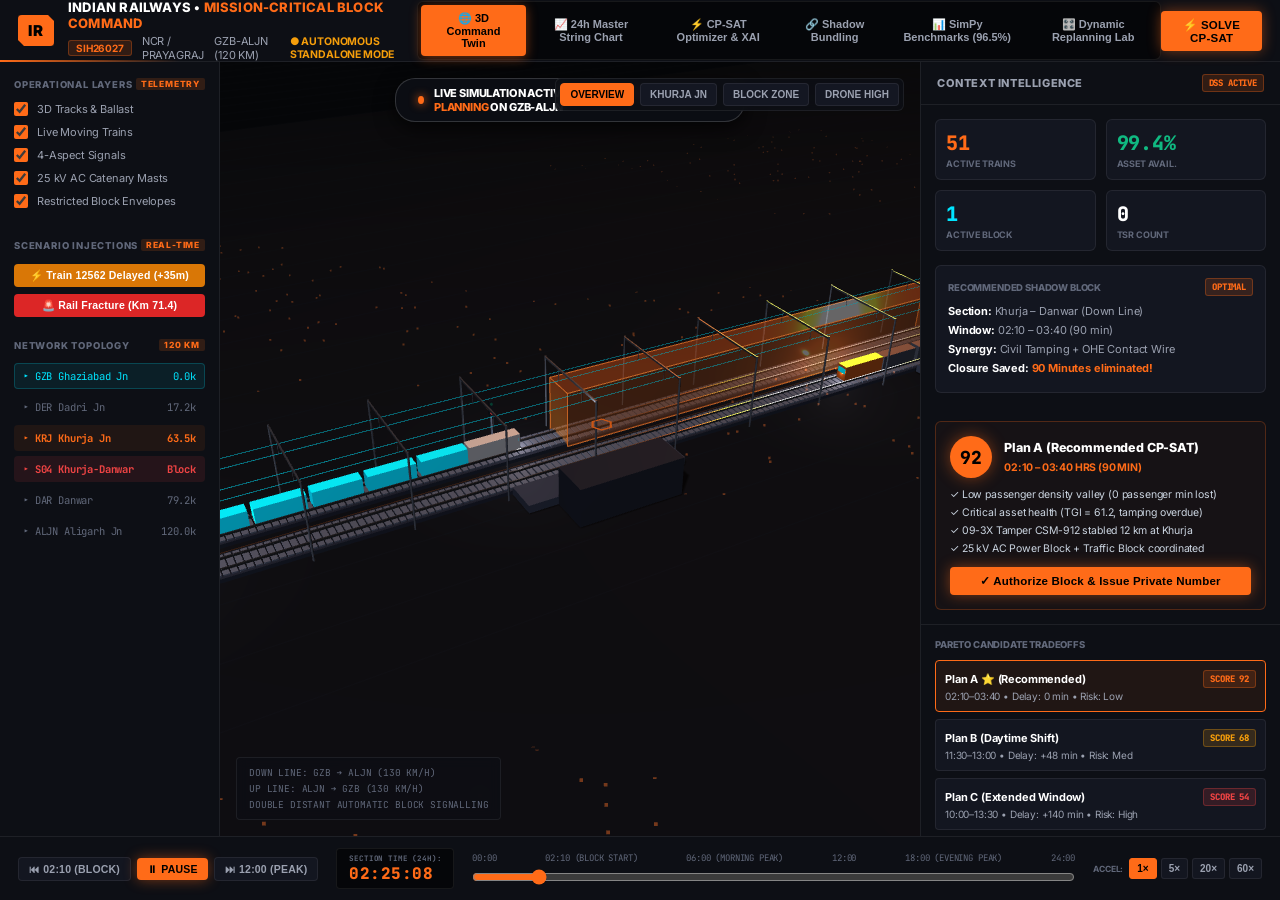
==== src/web/index.html @ 58ae0c74 "feat: SIH26027 AI-Powered Automatic Block Planning Engine with 3D Command Center" ====
<!DOCTYPE html>
<html lang="en">
<head>
  <meta charset="UTF-8">
  <meta name="viewport" content="width=device-width, initial-scale=1.0">
  <title>SIH26027 — Indian Railways Mission-Critical Block Command & Digital Twin</title>
  
  <!-- Fonts: Inter & JetBrains Mono -->
  <link rel="preconnect" href="https://fonts.googleapis.com">
  <link rel="preconnect" href="https://fonts.gstatic.com" crossorigin>
  <link href="https://fonts.googleapis.com/css2?family=Inter:wght@400;500;600;700;800;900&family=JetBrains+Mono:wght@500;700;800&display=swap" rel="stylesheet">

  <!-- Local Three.js with CDN Fallback -->
  <script src="js/three.min.js"></script>
  <script>window.THREE || document.write('<script src="https://cdnjs.cloudflare.com/ajax/libs/three.js/r128/three.min.js"><\/script>')</script>
  <script src="js/OrbitControls.js"></script>
  <script>window.THREE && window.THREE.OrbitControls || document.write('<script src="https://cdn.jsdelivr.net/npm/three@0.128.0/examples/js/controls/OrbitControls.js"><\/script>')</script>

  <style>
    :root {
      /* TROUT SOFTWARE / MOTION THE AGENCY INDUSTRIAL COLOR PALETTE */
      --bg-darkest: #07070a;
      --bg-panel: #0d0f15;
      --bg-card: #131620;
      --bg-card-hover: #1b1f2e;
      --bg-tactical: #0a0c11;
      
      --border-subtle: rgba(255, 255, 255, 0.07);
      --border-bright: rgba(255, 255, 255, 0.16);
      --border-chamfer: #222736;
      
      /* Primary Hero Accent: Trout Industrial Safety Orange */
      --trout-orange: #ff6b18;
      --trout-orange-glow: rgba(255, 107, 24, 0.45);
      --trout-orange-dim: rgba(255, 107, 24, 0.12);
      --trout-orange-hover: #ff8533;
      --trout-orange-deep: #e05300;

      /* Secondary Accents */
      --cyber-cyan: #00e5ff;
      --cyber-cyan-glow: rgba(0, 229, 255, 0.35);
      --defense-green: #10b981;
      --defense-amber: #f59e0b;
      --defense-red: #ef4444;

      --text-main: #ffffff;
      --text-muted: #9ba1b0;
      --text-dim: #61687a;
    }

    * {
      box-sizing: border-box;
      margin: 0;
      padding: 0;
      user-select: none;
    }

    body.command-center-body {
      font-family: 'Inter', -apple-system, BlinkMacSystemFont, "Segoe UI", Roboto, sans-serif;
      background-color: var(--bg-darkest);
      color: var(--text-main);
      height: 100vh;
      width: 100vw;
      overflow: hidden;
      display: flex;
      flex-direction: column;
      letter-spacing: -0.01em;
    }

    /* Honeycomb Ventilation Mesh Texture Motif */
    .chassis-mesh {
      background-image: radial-gradient(rgba(255, 255, 255, 0.05) 1.2px, transparent 1.2px);
      background-size: 8px 8px;
    }

    /* Tactical 45-Degree Chamfer Cuts */
    .chamfer-box {
      clip-path: polygon(0 0, calc(100% - 10px) 0, 100% 10px, 100% 100%, 10px 100%, 0 calc(100% - 10px));
    }

    .chamfer-tag {
      position: relative;
      clip-path: polygon(0 0, calc(100% - 6px) 0, 100% 6px, 100% 100%, 6px 100%, 0 calc(100% - 6px));
    }

    /* TOP COMMAND HUD & NAVIGATION */
    .cc-header {
      height: 62px;
      background: var(--bg-panel);
      border-bottom: 1px solid var(--border-subtle);
      display: flex;
      align-items: center;
      justify-content: space-between;
      padding: 0 18px;
      z-index: 30;
      position: relative;
    }

    .cc-header::after {
      content: '';
      position: absolute;
      bottom: -1px;
      left: 0;
      width: 180px;
      height: 2px;
      background: linear-gradient(90deg, var(--trout-orange), transparent);
    }

    .cc-brand {
      display: flex;
      align-items: center;
      gap: 14px;
    }

    .trout-hardware-badge {
      background: var(--trout-orange);
      color: #000;
      font-weight: 900;
      font-size: 15px;
      padding: 6px 10px;
      border-radius: 4px;
      letter-spacing: 1px;
      box-shadow: 0 0 16px var(--trout-orange-glow);
      display: flex;
      align-items: center;
      gap: 6px;
      clip-path: polygon(0 0, calc(100% - 6px) 0, 100% 6px, 100% 100%, 6px 100%, 0 calc(100% - 6px));
    }

    .cc-title-group {
      display: flex;
      flex-direction: column;
    }

    .cc-title {
      font-size: 13px;
      font-weight: 800;
      letter-spacing: 0.2px;
      color: #fff;
    }

    .cc-title .orange-highlight {
      color: var(--trout-orange);
    }

    .cc-meta {
      display: flex;
      align-items: center;
      gap: 10px;
      font-size: 11px;
      color: var(--text-muted);
      margin-top: 3px;
    }

    .meta-tag {
      background: rgba(255, 107, 24, 0.15);
      color: var(--trout-orange);
      border: 1px solid rgba(255, 107, 24, 0.3);
      padding: 1px 7px;
      font-weight: 700;
      font-size: 10px;
      border-radius: 3px;
    }

    .meta-status {
      font-weight: 700;
      display: inline-flex;
      align-items: center;
      gap: 5px;
      font-size: 10.5px;
    }
    .status-online { color: var(--defense-green); }
    .status-offline { color: var(--defense-amber); }

    /* Tactical Mode Tabs */
    .cc-mode-tabs {
      display: flex;
      align-items: center;
      background: #050609;
      border: 1px solid var(--border-subtle);
      border-radius: 6px;
      padding: 3px;
      gap: 3px;
    }

    .mode-tab-btn {
      background: transparent;
      border: none;
      color: var(--text-muted);
      font-size: 11px;
      font-weight: 700;
      padding: 7px 13px;
      border-radius: 4px;
      cursor: pointer;
      display: flex;
      align-items: center;
      gap: 6px;
      transition: all 0.18s ease;
    }

    .mode-tab-btn:hover {
      background: #141722;
      color: #fff;
    }

    .mode-tab-btn.active {
      background: var(--trout-orange);
      color: #000;
      font-weight: 800;
      box-shadow: 0 2px 12px var(--trout-orange-glow);
    }

    /* Buttons */
    .btn {
      padding: 7px 16px;
      font-size: 11.5px;
      font-weight: 800;
      border-radius: 4px;
      border: none;
      cursor: pointer;
      transition: all 0.15s ease;
      display: inline-flex;
      align-items: center;
      justify-content: center;
      gap: 6px;
      letter-spacing: 0.2px;
    }

    .btn-trout {
      background: var(--trout-orange);
      color: #000;
      box-shadow: 0 0 14px var(--trout-orange-glow);
    }
    .btn-trout:hover {
      background: var(--trout-orange-hover);
      box-shadow: 0 0 20px var(--trout-orange-glow);
    }

    .btn-success { background: #059669; color: #fff; }
    .btn-success:hover { background: #047857; }
    .btn-warning { background: #d97706; color: #fff; }
    .btn-warning:hover { background: #b45309; }
    .btn-danger { background: #dc2626; color: #fff; }
    .btn-danger:hover { background: #b91c1c; }
    .btn-secondary { background: #131620; color: var(--text-muted); border: 1px solid var(--border-subtle); }
    .btn-secondary:hover { background: #1f2333; color: #fff; }
    .btn-block { width: 100%; }
    .btn-sm { padding: 5px 10px; font-size: 10.5px; }

    /* VIEW PANELS CONTAINER */
    .cc-view-container {
      flex: 1;
      position: relative;
      overflow: hidden;
      display: flex;
    }

    .view-pane {
      position: absolute;
      top: 0;
      left: 0;
      right: 0;
      bottom: 0;
      display: none;
      opacity: 0;
      transition: opacity 0.2s ease-in-out;
      background: var(--bg-darkest);
    }

    .view-pane.active {
      display: flex;
      opacity: 1;
      z-index: 10;
    }

    /* ==========================================================================
       TAB 1: 3D DIGITAL TWIN VIEW
       ========================================================================== */
    .twin-3d-layout {
      width: 100%;
      height: 100%;
      display: grid;
      grid-template-columns: 220px 1fr 360px;
      position: relative;
      overflow: hidden;
    }

    /* Left Drawer */
    .cc-left-drawer {
      background: var(--bg-panel);
      border-right: 1px solid var(--border-subtle);
      padding: 16px 14px;
      display: flex;
      flex-direction: column;
      overflow-y: auto;
      z-index: 15;
    }

    .drawer-section {
      margin-bottom: 22px;
    }

    .drawer-title {
      font-size: 9.5px;
      color: var(--text-dim);
      font-weight: 800;
      letter-spacing: 0.8px;
      margin-bottom: 12px;
      text-transform: uppercase;
      display: flex;
      align-items: center;
      justify-content: space-between;
    }

    .drawer-title .badge-mini {
      background: rgba(255, 107, 24, 0.15);
      color: var(--trout-orange);
      font-size: 8.5px;
      padding: 1px 5px;
      border-radius: 2px;
    }

    .layer-checkbox {
      display: flex;
      align-items: center;
      gap: 9px;
      font-size: 11px;
      color: var(--text-muted);
      margin-bottom: 9px;
      cursor: pointer;
    }

    .layer-checkbox input[type="checkbox"] {
      accent-color: var(--trout-orange);
      width: 14px;
      height: 14px;
    }

    .layer-checkbox:hover { color: #fff; }

    .topology-tree {
      display: flex;
      flex-direction: column;
      gap: 5px;
      font-family: 'JetBrains Mono', monospace;
      font-size: 10.5px;
    }

    .tree-item {
      color: var(--text-dim);
      padding: 5px 8px;
      border-radius: 4px;
      cursor: pointer;
      display: flex;
      justify-content: space-between;
      transition: all 0.15s;
      border: 1px solid transparent;
    }

    .tree-item:hover { background: #141722; color: #fff; border-color: var(--border-subtle); }
    .tree-item.active { color: var(--cyber-cyan); background: rgba(0, 229, 255, 0.08); border-color: rgba(0, 229, 255, 0.2); }
    .tree-item.highlight { color: var(--trout-orange); font-weight: bold; background: rgba(255, 107, 24, 0.08); }
    .tree-item.danger { color: var(--defense-red); font-weight: bold; background: rgba(239, 68, 68, 0.1); }

    /* Center 3D Viewport */
    .cc-viewport {
      position: relative;
      background: #050608;
      overflow: hidden;
      width: 100%;
      height: 100%;
    }

    /* Tactical HUD Bounding Frame Motif */
    .hud-status-banner {
      position: absolute;
      top: 16px;
      left: 50%;
      transform: translateX(-50%);
      background: rgba(13, 15, 21, 0.92);
      border: 1px solid var(--border-bright);
      padding: 7px 22px;
      border-radius: 20px;
      font-size: 11px;
      font-weight: 800;
      color: #fff;
      display: flex;
      align-items: center;
      gap: 10px;
      box-shadow: 0 6px 20px rgba(0, 0, 0, 0.7);
      pointer-events: none;
      z-index: 10;
      backdrop-filter: blur(8px);
    }

    .hud-status-banner .orange-tag {
      color: var(--trout-orange);
    }

    .hud-pulse-dot {
      width: 8px;
      height: 8px;
      border-radius: 50%;
      background: var(--trout-orange);
      box-shadow: 0 0 10px var(--trout-orange);
      animation: pulse 1.6s infinite;
    }

    @keyframes pulse {
      0% { opacity: 0.3; transform: scale(0.9); }
      50% { opacity: 1; transform: scale(1.25); }
      100% { opacity: 0.3; transform: scale(0.9); }
    }

    .hud-view-indicator {
      position: absolute;
      bottom: 16px;
      left: 16px;
      background: rgba(13, 15, 21, 0.85);
      border: 1px solid var(--border-subtle);
      padding: 8px 12px;
      border-radius: 4px;
      font-size: 9.5px;
      font-family: 'JetBrains Mono', monospace;
      color: var(--text-dim);
      display: flex;
      flex-direction: column;
      gap: 3px;
      pointer-events: none;
      z-index: 10;
      backdrop-filter: blur(6px);
    }

    .cam-floating-bar {
      position: absolute;
      top: 16px;
      right: 16px;
      display: flex;
      gap: 6px;
      background: rgba(13, 15, 21, 0.9);
      border: 1px solid var(--border-subtle);
      padding: 4px;
      border-radius: 6px;
      z-index: 10;
      backdrop-filter: blur(6px);
    }

    .cam-preset-btn {
      background: #141722;
      border: 1px solid var(--border-subtle);
      color: var(--text-muted);
      font-size: 10px;
      font-weight: 700;
      padding: 5px 9px;
      border-radius: 4px;
      cursor: pointer;
      transition: all 0.15s ease;
    }

    .cam-preset-btn:hover { background: #202638; color: #fff; }
    .cam-preset-btn.active { background: var(--trout-orange); color: #000; font-weight: 800; border-color: var(--trout-orange); }

    /* Right Context Panel */
    .cc-right-panel {
      background: var(--bg-panel);
      border-left: 1px solid var(--border-subtle);
      display: flex;
      flex-direction: column;
      overflow-y: auto;
      z-index: 15;
    }

    .panel-section-header {
      padding: 12px 16px;
      border-bottom: 1px solid var(--border-subtle);
      display: flex;
      justify-content: space-between;
      align-items: center;
    }

    .panel-section-header h3 {
      font-size: 11px;
      font-weight: 800;
      letter-spacing: 0.6px;
      color: var(--text-muted);
      text-transform: uppercase;
    }

    .badge {
      font-size: 9px;
      font-weight: 800;
      padding: 2px 6px;
      border-radius: 3px;
      text-transform: uppercase;
      font-family: 'JetBrains Mono', monospace;
    }

    .badge-trout { background: rgba(255, 107, 24, 0.15); color: var(--trout-orange); border: 1px solid rgba(255, 107, 24, 0.3); }
    .badge-success { background: rgba(16, 185, 129, 0.15); color: var(--defense-green); border: 1px solid rgba(16, 185, 129, 0.3); }
    .badge-warning { background: rgba(245, 158, 11, 0.15); color: var(--defense-amber); border: 1px solid rgba(245, 158, 11, 0.3); }
    .badge-danger { background: rgba(239, 68, 68, 0.15); color: var(--defense-red); border: 1px solid rgba(239, 68, 68, 0.3); }

    .panel-scroll-content {
      padding: 14px;
    }

    .telemetry-box {
      background: var(--bg-card);
      border: 1px solid var(--border-subtle);
      border-radius: 6px;
      padding: 14px;
      position: relative;
    }

    .telemetry-box::before {
      content: '';
      position: absolute;
      top: 0;
      left: 0;
      width: 4px;
      height: 100%;
      background: var(--trout-orange);
      border-radius: 6px 0 0 6px;
    }

    .telemetry-header {
      display: flex;
      align-items: center;
      gap: 10px;
      border-bottom: 1px solid var(--border-subtle);
      padding-bottom: 10px;
      margin-bottom: 10px;
    }

    .train-badge {
      background: #000;
      color: var(--trout-orange);
      border: 1px solid var(--trout-orange);
      font-weight: 800;
      font-size: 13px;
      padding: 4px 8px;
      border-radius: 4px;
      font-family: 'JetBrains Mono', monospace;
    }

    .telemetry-header h4 {
      font-size: 12.5px;
      color: #fff;
    }

    .sub-text {
      font-size: 10px;
      color: var(--text-dim);
    }

    .telemetry-grid {
      display: grid;
      grid-template-columns: 1fr 1fr;
      gap: 10px;
      font-size: 11px;
    }

    .telemetry-item {
      display: flex;
      flex-direction: column;
    }

    .telemetry-item .lbl {
      font-size: 8.5px;
      color: var(--text-dim);
      font-weight: 700;
      text-transform: uppercase;
      font-family: 'JetBrains Mono', monospace;
    }

    .telemetry-item .val {
      font-weight: 700;
      color: #fff;
      margin-top: 2px;
    }

    .telemetry-item .val.highlight { color: var(--trout-orange); font-family: 'JetBrains Mono', monospace; font-size: 13px; }
    .telemetry-item .val.success { color: var(--defense-green); }
    .telemetry-item .val.cyan { color: var(--cyber-cyan); }

    .kpi-mini-grid {
      display: grid;
      grid-template-columns: 1fr 1fr;
      gap: 10px;
    }

    .mini-kpi {
      background: var(--bg-card);
      border: 1px solid var(--border-subtle);
      padding: 10px;
      border-radius: 6px;
      display: flex;
      flex-direction: column;
    }

    .mini-kpi .val {
      font-size: 20px;
      font-weight: 900;
      color: #fff;
      font-family: 'JetBrains Mono', monospace;
    }

    .mini-kpi .val.trout { color: var(--trout-orange); }
    .mini-kpi .val.success { color: var(--defense-green); }
    .mini-kpi .val.cyan { color: var(--cyber-cyan); }
    .mini-kpi .lbl { font-size: 9px; color: var(--text-dim); text-transform: uppercase; margin-top: 2px; font-weight: 700; }

    .status-summary {
      background: var(--bg-card);
      border: 1px solid var(--border-subtle);
      padding: 12px;
      border-radius: 6px;
      font-size: 11px;
    }

    .status-summary h5 {
      font-size: 9.5px;
      color: var(--text-dim);
      text-transform: uppercase;
      margin-bottom: 8px;
      font-weight: 800;
      display: flex;
      align-items: center;
      justify-content: space-between;
    }

    .summary-line {
      margin-bottom: 5px;
      color: var(--text-muted);
    }

    .summary-line strong { color: #fff; }
    .summary-line.trout { color: var(--trout-orange); font-weight: 700; }

    /* Explainable AI Scorecard Box */
    .xai-card-box {
      background: rgba(255, 107, 24, 0.04);
      border: 1px solid rgba(255, 107, 24, 0.25);
      border-radius: 6px;
      padding: 14px;
      margin: 14px;
      position: relative;
    }

    .score-row {
      display: flex;
      align-items: center;
      gap: 12px;
      margin-bottom: 10px;
    }

    .score-circle-sm {
      width: 42px;
      height: 42px;
      background: var(--trout-orange);
      color: #000;
      border-radius: 50%;
      display: flex;
      align-items: center;
      justify-content: center;
      font-size: 18px;
      font-weight: 900;
      font-family: 'JetBrains Mono', monospace;
      box-shadow: 0 0 16px var(--trout-orange-glow);
    }

    .score-heading { font-size: 12.5px; color: #fff; font-weight: 800; }
    .score-sub { font-size: 10.5px; color: var(--trout-orange); font-weight: 700; }

    .xai-bullet-list {
      display: flex;
      flex-direction: column;
      gap: 5px;
      font-size: 10.5px;
      color: #cbd5e1;
      margin-bottom: 12px;
    }

    .multi-plan-box {
      padding: 14px;
      border-top: 1px solid var(--border-subtle);
    }

    .multi-plan-title {
      font-size: 9.5px;
      color: var(--text-dim);
      text-transform: uppercase;
      font-weight: 800;
      margin-bottom: 10px;
    }

    .plan-item {
      background: var(--bg-card);
      border: 1px solid var(--border-subtle);
      padding: 9px;
      border-radius: 4px;
      margin-bottom: 7px;
      cursor: pointer;
      transition: all 0.15s;
    }

    .plan-item:hover { background: var(--bg-card-hover); border-color: var(--border-bright); }
    .plan-item.selected { border-color: var(--trout-orange); background: rgba(255, 107, 24, 0.08); }

    .plan-header {
      display: flex;
      justify-content: space-between;
      align-items: center;
      font-size: 11px;
    }

    .plan-meta {
      font-size: 10px;
      color: var(--text-muted);
      margin-top: 2px;
    }

    /* BOTTOM 4D TIMELINE BAR */
    .cc-timeline-footer {
      height: 64px;
      background: var(--bg-panel);
      border-top: 1px solid var(--border-subtle);
      display: flex;
      align-items: center;
      padding: 0 18px;
      gap: 18px;
      z-index: 25;
    }

    .playback-controls {
      display: flex;
      align-items: center;
      gap: 6px;
    }

    .timeline-clock-box {
      background: #050609;
      border: 1px solid var(--border-subtle);
      padding: 4px 12px;
      border-radius: 4px;
      display: flex;
      flex-direction: column;
    }

    .clock-label { font-size: 7.5px; color: var(--text-dim); font-weight: 700; font-family: 'JetBrains Mono', monospace; }
    .clock-val {
      font-family: 'JetBrains Mono', monospace;
      font-size: 16px;
      font-weight: 800;
      color: var(--trout-orange);
      letter-spacing: 0.5px;
    }

    .timeline-slider-container {
      flex: 1;
      display: flex;
      flex-direction: column;
      gap: 5px;
    }

    .timeline-ticks {
      display: flex;
      justify-content: space-between;
      font-size: 9px;
      color: var(--text-dim);
      font-family: 'JetBrains Mono', monospace;
    }

    .timeline-slider-container input[type="range"] {
      width: 100%;
      accent-color: var(--trout-orange);
      cursor: pointer;
    }

    .speed-controls {
      display: flex;
      align-items: center;
      gap: 4px;
    }

    .speed-lbl { font-size: 8.5px; color: var(--text-dim); font-weight: 700; margin-right: 2px; }
    .speed-btn {
      background: #131620;
      border: 1px solid var(--border-subtle);
      color: var(--text-muted);
      font-size: 10px;
      font-weight: 700;
      padding: 4px 7px;
      border-radius: 3px;
      cursor: pointer;
    }
    .speed-btn:hover { background: #202638; color: #fff; }
    .speed-btn.active { background: var(--trout-orange); color: #000; font-weight: 800; border-color: var(--trout-orange); }

    /* ==========================================================================
       TAB 2: MASTER TRAIN GRAPH (TIME-DISTANCE STRING CHART)
       ========================================================================== */
    .graph-view-layout {
      width: 100%;
      height: 100%;
      display: flex;
      flex-direction: column;
      padding: 18px;
      background: #050608;
      overflow: hidden;
    }

    .graph-toolbar {
      display: flex;
      align-items: center;
      justify-content: space-between;
      margin-bottom: 12px;
      background: var(--bg-panel);
      padding: 10px 18px;
      border-radius: 6px;
      border: 1px solid var(--border-subtle);
    }

    .graph-legend {
      display: flex;
      align-items: center;
      gap: 18px;
      font-size: 11px;
    }

    .legend-item {
      display: flex;
      align-items: center;
      gap: 7px;
    }

    .legend-line {
      width: 22px;
      height: 3px;
      border-radius: 2px;
    }

    .legend-block {
      width: 18px;
      height: 12px;
      border-radius: 2px;
    }

    .graph-canvas-wrapper {
      flex: 1;
      position: relative;
      background: #090a0f;
      border: 1px solid var(--border-subtle);
      border-radius: 6px;
      overflow: hidden;
    }

    #timeDistanceCanvas {
      width: 100%;
      height: 100%;
      display: block;
    }

    /* ==========================================================================
       TAB 3: CP-SAT OPTIMIZER & XAI
       ========================================================================== */
    .deck-layout {
      width: 100%;
      height: 100%;
      padding: 22px;
      overflow-y: auto;
      display: flex;
      flex-direction: column;
      gap: 22px;
      background: #06070a;
    }

    .deck-grid-2 {
      display: grid;
      grid-template-columns: 1fr 1fr;
      gap: 20px;
    }

    .deck-grid-3 {
      display: grid;
      grid-template-columns: 1fr 1fr 1fr;
      gap: 20px;
    }

    .card {
      background: var(--bg-panel);
      border: 1px solid var(--border-subtle);
      border-radius: 6px;
      padding: 18px;
      display: flex;
      flex-direction: column;
      position: relative;
    }

    .card-title {
      font-size: 12.5px;
      font-weight: 800;
      color: #fff;
      margin-bottom: 14px;
      display: flex;
      align-items: center;
      justify-content: space-between;
      letter-spacing: 0.2px;
    }

    .param-control-group {
      display: flex;
      flex-direction: column;
      gap: 16px;
    }

    .param-row {
      display: flex;
      flex-direction: column;
      gap: 5px;
    }

    .param-label-row {
      display: flex;
      justify-content: space-between;
      font-size: 11px;
      font-weight: 700;
    }

    .param-row input[type="range"] {
      accent-color: var(--trout-orange);
      cursor: pointer;
    }

    .math-formula-box {
      background: #050609;
      border: 1px solid var(--border-subtle);
      padding: 16px;
      border-radius: 4px;
      font-family: 'JetBrains Mono', monospace;
      font-size: 11px;
      color: var(--cyber-cyan);
      line-height: 1.65;
    }

    .pareto-card {
      background: var(--bg-card);
      border: 1px solid var(--border-subtle);
      border-radius: 6px;
      padding: 16px;
      position: relative;
    }

    .pareto-card.recommended {
      border-color: var(--trout-orange);
      box-shadow: 0 0 18px var(--trout-orange-glow);
    }

    .pareto-badge {
      position: absolute;
      top: 12px;
      right: 12px;
    }

    .metric-table {
      width: 100%;
      border-collapse: collapse;
      font-size: 11px;
      margin-top: 10px;
    }

    .metric-table th, .metric-table td {
      padding: 7px 9px;
      text-align: left;
      border-bottom: 1px solid var(--border-subtle);
    }

    .metric-table th { color: var(--text-dim); font-size: 10px; text-transform: uppercase; }

    /* ==========================================================================
       TAB 4: SHADOW BUNDLING MATRIX
       ========================================================================== */
    .bundling-comparison-row {
      display: grid;
      grid-template-columns: 1fr 60px 1fr;
      align-items: center;
      gap: 20px;
      margin-bottom: 20px;
    }

    .comparison-side {
      background: var(--bg-panel);
      border: 1px solid var(--border-subtle);
      border-radius: 6px;
      padding: 18px;
    }

    .comparison-arrow {
      display: flex;
      align-items: center;
      justify-content: center;
      font-size: 26px;
      color: var(--trout-orange);
      font-weight: 900;
    }

    /* ==========================================================================
       TAB 5: SIMPY BENCHMARKS VIEW
       ========================================================================== */
    .benchmark-hero-banner {
      background: linear-gradient(135deg, rgba(255, 107, 24, 0.12), rgba(0, 229, 255, 0.06));
      border: 1px solid var(--trout-orange);
      padding: 20px 26px;
      border-radius: 6px;
      display: flex;
      align-items: center;
      justify-content: space-between;
      box-shadow: 0 0 20px rgba(255, 107, 24, 0.15);
    }

    .hero-stat-box {
      text-align: right;
    }

    .hero-stat-val {
      font-size: 36px;
      font-weight: 900;
      color: var(--trout-orange);
      font-family: 'JetBrains Mono', monospace;
    }

    .hero-stat-lbl {
      font-size: 11px;
      color: var(--text-muted);
      text-transform: uppercase;
      font-weight: 700;
    }

    .bar-chart-container {
      display: flex;
      flex-direction: column;
      gap: 15px;
      margin-top: 14px;
    }

    .bar-chart-row {
      display: flex;
      flex-direction: column;
      gap: 4px;
    }

    .bar-label-row {
      display: flex;
      justify-content: space-between;
      font-size: 11px;
      font-weight: 700;
    }

    .bar-track {
      height: 24px;
      background: #0c0e14;
      border-radius: 4px;
      overflow: hidden;
      position: relative;
    }

    .bar-fill {
      height: 100%;
      display: flex;
      align-items: center;
      padding-left: 10px;
      font-size: 10px;
      font-weight: 800;
      color: #fff;
      transition: width 0.8s cubic-bezier(0.16, 1, 0.3, 1);
      font-family: 'JetBrains Mono', monospace;
    }

    /* ==========================================================================
       TAB 6: DYNAMIC REPLANNING LAB
       ========================================================================== */
    .replanner-grid {
      display: grid;
      grid-template-columns: 380px 1fr;
      gap: 20px;
      height: 100%;
    }

    .audit-log-box {
      background: #050608;
      border: 1px solid var(--border-subtle);
      border-radius: 4px;
      padding: 14px;
      font-family: 'JetBrains Mono', monospace;
      font-size: 10.5px;
      flex: 1;
      overflow-y: auto;
      display: flex;
      flex-direction: column;
      gap: 6px;
    }

    .log-entry {
      color: var(--text-muted);
    }

    .log-entry.trout { color: var(--trout-orange); font-weight: bold; }
    .log-entry.cyan { color: var(--cyber-cyan); }
    .log-entry.success { color: var(--defense-green); }
    .log-entry.danger { color: var(--defense-red); }

    /* ==========================================================================
       MODALS & TOAST NOTIFICATIONS
       ========================================================================== */
    .modal-backdrop {
      position: fixed;
      top: 0;
      left: 0;
      right: 0;
      bottom: 0;
      background: rgba(0, 0, 0, 0.82);
      backdrop-filter: blur(6px);
      display: flex;
      align-items: center;
      justify-content: center;
      z-index: 100;
      opacity: 0;
      pointer-events: none;
      transition: opacity 0.2s;
    }

    .modal-backdrop.active {
      opacity: 1;
      pointer-events: auto;
    }

    .modal-window {
      background: var(--bg-panel);
      border: 1px solid var(--trout-orange);
      border-radius: 6px;
      width: 530px;
      box-shadow: 0 10px 40px rgba(0, 0, 0, 0.9), 0 0 25px var(--trout-orange-glow);
      overflow: hidden;
      display: flex;
      flex-direction: column;
    }

    .modal-header {
      padding: 16px 20px;
      background: #07090e;
      border-bottom: 1px solid var(--border-subtle);
      display: flex;
      justify-content: space-between;
      align-items: center;
    }

    .modal-header h3 { font-size: 13px; font-weight: 800; color: #fff; }
    .modal-close-btn {
      background: transparent;
      border: none;
      color: var(--text-dim);
      font-size: 18px;
      cursor: pointer;
    }
    .modal-close-btn:hover { color: #fff; }

    .modal-body {
      padding: 20px;
      display: flex;
      flex-direction: column;
      gap: 15px;
      font-size: 12px;
    }

    .modal-footer {
      padding: 14px 20px;
      background: #07090e;
      border-top: 1px solid var(--border-subtle);
      display: flex;
      justify-content: flex-end;
      gap: 10px;
    }

    .pn-display-box {
      background: rgba(255, 107, 24, 0.1);
      border: 1px solid var(--trout-orange);
      padding: 16px;
      border-radius: 4px;
      text-align: center;
    }

    .pn-code {
      font-family: 'JetBrains Mono', monospace;
      font-size: 26px;
      font-weight: 900;
      color: var(--trout-orange);
      letter-spacing: 3px;
    }

    /* Toast */
    .toast-container {
      position: fixed;
      bottom: 78px;
      right: 22px;
      display: flex;
      flex-direction: column;
      gap: 8px;
      z-index: 99;
      pointer-events: none;
    }

    .toast {
      background: rgba(13, 15, 21, 0.96);
      border: 1px solid var(--trout-orange);
      color: #fff;
      padding: 11px 18px;
      border-radius: 4px;
      font-size: 11px;
      font-weight: 700;
      box-shadow: 0 4px 20px rgba(0,0,0,0.6), 0 0 15px var(--trout-orange-glow);
      display: flex;
      align-items: center;
      gap: 10px;
      animation: slideIn 0.3s ease;
    }

    @keyframes slideIn {
      from { transform: translateY(12px); opacity: 0; }
      to { transform: translateY(0); opacity: 1; }
    }
  </style>
</head>
<body class="command-center-body">

  <!-- TOP COMMAND HUD & NAVIGATION -->
  <header class="cc-header">
    <div class="cc-brand">
      <div class="trout-hardware-badge">IR</div>
      <div class="cc-title-group">
        <div class="cc-title">
          INDIAN RAILWAYS • <span class="orange-highlight">MISSION-CRITICAL BLOCK COMMAND</span>
        </div>
        <div class="cc-meta">
          <span class="meta-tag">SIH26027</span>
          <span>NCR / PRAYAGRAJ</span>
          <span>GZB-ALJN (120 KM)</span>
          <span id="backendStatusBadge" class="meta-status status-online">● BACKEND CONNECTED (:8000)</span>
        </div>
      </div>
    </div>

    <!-- Navigation Tabs -->
    <nav class="cc-mode-tabs">
      <button class="mode-tab-btn active" data-view="twin3d">🌐 3D Command Twin</button>
      <button class="mode-tab-btn" data-view="masterGraph">📈 24h Master String Chart</button>
      <button class="mode-tab-btn" data-view="optimizerDeck">⚡ CP-SAT Optimizer & XAI</button>
      <button class="mode-tab-btn" data-view="bundlingMatrix">🔗 Shadow Bundling</button>
      <button class="mode-tab-btn" data-view="simulationBenchmarks">📊 SimPy Benchmarks (96.5%)</button>
      <button class="mode-tab-btn" data-view="replanningLab">🎛️ Dynamic Replanning Lab</button>
    </nav>

    <!-- Quick Actions -->
    <div class="cc-header-actions">
      <button class="btn btn-trout" id="btnSolveGlobalCPSAT">
        ⚡ SOLVE CP-SAT
      </button>
    </div>
  </header>

  <!-- VIEW CONTAINERS -->
  <div class="cc-view-container">

    <!-- ====================================================================
         VIEW 1: 3D COMMAND TWIN
         ==================================================================== -->
    <section class="view-pane active" id="view-twin3d">
      <div class="twin-3d-layout">
        
        <!-- Left Operational Layers Drawer -->
        <aside class="cc-left-drawer chassis-mesh">
          <div class="drawer-section">
            <h4 class="drawer-title">
              <span>OPERATIONAL LAYERS</span>
              <span class="badge-mini">TELEMETRY</span>
            </h4>
            <label class="layer-checkbox">
              <input type="checkbox" id="toggleTracks" checked>
              <span>3D Tracks & Ballast</span>
            </label>
            <label class="layer-checkbox">
              <input type="checkbox" id="toggleTrains" checked>
              <span>Live Moving Trains</span>
            </label>
            <label class="layer-checkbox">
              <input type="checkbox" id="toggleSignals" checked>
              <span>4-Aspect Signals</span>
            </label>
            <label class="layer-checkbox">
              <input type="checkbox" id="toggleOHE" checked>
              <span>25 kV AC Catenary Masts</span>
            </label>
            <label class="layer-checkbox">
              <input type="checkbox" id="toggleBlocks" checked>
              <span>Restricted Block Envelopes</span>
            </label>
          </div>

          <div class="drawer-section">
            <h4 class="drawer-title">
              <span>SCENARIO INJECTIONS</span>
              <span class="badge-mini">REAL-TIME</span>
            </h4>
            <button class="btn btn-warning btn-block btn-sm" id="btnTwinInjectDelay">
              ⚡ Train 12562 Delayed (+35m)
            </button>
            <button class="btn btn-danger btn-block btn-sm" id="btnTwinEmergencyFracture" style="margin-top: 7px;">
              🚨 Rail Fracture (Km 71.4)
            </button>
          </div>

          <div class="drawer-section" style="flex: 1;">
            <h4 class="drawer-title">
              <span>NETWORK TOPOLOGY</span>
              <span class="badge-mini">120 KM</span>
            </h4>
            <div class="topology-tree">
              <div class="tree-item active" data-st="GZB"><span>▸ GZB Ghaziabad Jn</span><span>0.0k</span></div>
              <div class="tree-item" data-st="DER"><span>▸ DER Dadri Jn</span><span>17.2k</span></div>
              <div class="tree-item highlight" data-st="KRJ"><span>▸ KRJ Khurja Jn</span><span>63.5k</span></div>
              <div class="tree-item danger" data-st="KRJ_DAR"><span>▸ S04 Khurja-Danwar</span><span>Block</span></div>
              <div class="tree-item" data-st="DAR"><span>▸ DAR Danwar</span><span>79.2k</span></div>
              <div class="tree-item" data-st="ALJN"><span>▸ ALJN Aligarh Jn</span><span>120.0k</span></div>
            </div>
          </div>
        </aside>

        <!-- Center 3D WebGL Canvas -->
        <main class="cc-viewport" id="canvas3DContainer">
          <div class="hud-status-banner">
            <span class="hud-pulse-dot"></span>
            <span id="hudStatusText">LIVE SIMULATION ACTIVE • <span class="orange-tag">AUTONOMOUS BLOCK PLANNING</span> ON GZB-ALJN</span>
          </div>

          <div class="hud-view-indicator">
            <span>DOWN LINE: GZB ➔ ALJN (130 KM/H)</span>
            <span>UP LINE: ALJN ➔ GZB (130 KM/H)</span>
            <span>DOUBLE DISTANT AUTOMATIC BLOCK SIGNALLING</span>
          </div>

          <div class="cam-floating-bar">
            <button class="cam-preset-btn active" data-preset="overview">OVERVIEW</button>
            <button class="cam-preset-btn" data-preset="station_focus">KHURJA JN</button>
            <button class="cam-preset-btn" data-preset="block_focus">BLOCK ZONE</button>
            <button class="cam-preset-btn" data-preset="isometric_high">DRONE HIGH</button>
          </div>
        </main>

        <!-- Right Intelligence & Telemetry Drawer -->
        <aside class="cc-right-panel chassis-mesh">
          <div class="panel-section-header">
            <h3>CONTEXT INTELLIGENCE</h3>
            <span class="badge badge-trout">DSS ACTIVE</span>
          </div>

          <div id="telemetryPanelContent" class="panel-scroll-content">
            <div class="default-overview-box">
              <div class="kpi-mini-grid">
                <div class="mini-kpi">
                  <span class="val trout">51</span>
                  <span class="lbl">Active Trains</span>
                </div>
                <div class="mini-kpi">
                  <span class="val success">99.4%</span>
                  <span class="lbl">Asset Avail.</span>
                </div>
                <div class="mini-kpi">
                  <span class="val cyan">1</span>
                  <span class="lbl">Active Block</span>
                </div>
                <div class="mini-kpi">
                  <span class="val warning">0</span>
                  <span class="lbl">TSR Count</span>
                </div>
              </div>

              <div class="status-summary" style="margin-top: 14px;">
                <h5>
                  <span>RECOMMENDED SHADOW BLOCK</span>
                  <span class="badge badge-trout">OPTIMAL</span>
                </h5>
                <p class="summary-line"><strong>Section:</strong> Khurja – Danwar (Down Line)</p>
                <p class="summary-line"><strong>Window:</strong> 02:10 – 03:40 (90 min)</p>
                <p class="summary-line"><strong>Synergy:</strong> Civil Tamping + OHE Contact Wire</p>
                <p class="summary-line trout"><strong>Closure Saved:</strong> 90 Minutes eliminated!</p>
              </div>
            </div>
          </div>

          <!-- Explainable AI Scorecard Box -->
          <div class="xai-card-box">
            <div class="score-row">
              <div class="score-circle-sm" id="scoreCircleVal">92</div>
              <div>
                <h4 class="score-heading">Plan A (Recommended CP-SAT)</h4>
                <span class="score-sub" id="hudRecommendedWindow">02:10 – 03:40 HRS (90 MIN)</span>
              </div>
            </div>

            <div class="xai-bullet-list">
              <div>✓ Low passenger density valley (0 passenger min lost)</div>
              <div>✓ Critical asset health (TGI = 61.2, tamping overdue)</div>
              <div>✓ 09-3X Tamper CSM-912 stabled 12 km at Khurja</div>
              <div>✓ 25 kV AC Power Block + Traffic Block coordinated</div>
            </div>

            <button class="btn btn-trout btn-block" id="btnOpenAuthModal">
              ✓ Authorize Block & Issue Private Number
            </button>
          </div>

          <!-- Multi-Plan Pareto Candidates -->
          <div class="multi-plan-box">
            <h4 class="multi-plan-title">PARETO CANDIDATE TRADEOFFS</h4>
            <div class="plan-item selected" data-plan="A">
              <div class="plan-header">
                <strong>Plan A ⭐ (Recommended)</strong>
                <span class="badge badge-trout">Score 92</span>
              </div>
              <div class="plan-meta">02:10–03:40 • Delay: 0 min • Risk: Low</div>
            </div>
            <div class="plan-item" data-plan="B">
              <div class="plan-header">
                <strong>Plan B (Daytime Shift)</strong>
                <span class="badge badge-warning">Score 68</span>
              </div>
              <div class="plan-meta">11:30–13:00 • Delay: +48 min • Risk: Med</div>
            </div>
            <div class="plan-item" data-plan="C">
              <div class="plan-header">
                <strong>Plan C (Extended Window)</strong>
                <span class="badge badge-danger">Score 54</span>
              </div>
              <div class="plan-meta">10:00–13:30 • Delay: +140 min • Risk: High</div>
            </div>
          </div>
        </aside>
      </div>
    </section>

    <!-- ====================================================================
         VIEW 2: MASTER TRAIN GRAPH (TIME-DISTANCE 24H STRING DIAGRAM)
         ==================================================================== -->
    <section class="view-pane" id="view-masterGraph">
      <div class="graph-view-layout">
        <div class="graph-toolbar">
          <div class="graph-legend">
            <span style="font-weight: 800; color: #fff;">SECTION MASTER STRING GRAPH (24-HR STRING CHART):</span>
            <div class="legend-item">
              <div class="legend-line" style="background: #10b981; height: 3px;"></div>
              <span>Vande Bharat / Rajdhani (Prio 100)</span>
            </div>
            <div class="legend-item">
              <div class="legend-line" style="background: #00e5ff;"></div>
              <span>Superfast Express (Prio 75)</span>
            </div>
            <div class="legend-item">
              <div class="legend-line" style="background: #ff6b18;"></div>
              <span>Freight / Goods (Prio 40)</span>
            </div>
            <div class="legend-item">
              <div class="legend-block" style="background: rgba(255, 107, 24, 0.4); border: 1px solid #ff6b18;"></div>
              <span>Shadow Block Window (Khurja-Danwar)</span>
            </div>
          </div>
          <div>
            <span style="font-size: 11px; color: var(--text-dim); font-family: 'JetBrains Mono', monospace;">SCALE: 120 KM × 1440 MIN</span>
          </div>
        </div>

        <div class="graph-canvas-wrapper" id="canvasWrapper">
          <canvas id="timeDistanceCanvas"></canvas>
        </div>
      </div>
    </section>

    <!-- ====================================================================
         VIEW 3: CP-SAT OPTIMIZER & XAI
         ==================================================================== -->
    <section class="view-pane" id="view-optimizerDeck">
      <div class="deck-layout">
        <div class="deck-grid-3">
          <!-- Solver Controls -->
          <div class="card">
            <div class="card-title">
              <span>SOLVER WEIGHTS (OBJECTIVE CONFIG)</span>
              <span class="badge badge-trout">OR-TOOLS CP-SAT</span>
            </div>
            <div class="param-control-group">
              <div class="param-row">
                <div class="param-label-row">
                  <span>Passenger Delay Penalty (w1)</span>
                  <span id="lblWeightDelay" style="color: var(--trout-orange);">1.0</span>
                </div>
                <input type="range" id="weightDelay" min="0.1" max="3.0" step="0.1" value="1.0">
              </div>
              <div class="param-row">
                <div class="param-label-row">
                  <span>Asset Degradation Risk (w2)</span>
                  <span id="lblWeightRisk" style="color: var(--trout-orange);">2.5</span>
                </div>
                <input type="range" id="weightRisk" min="0.5" max="5.0" step="0.1" value="2.5">
              </div>
              <div class="param-row">
                <div class="param-label-row">
                  <span>Shadow Bundling Synergy (w3)</span>
                  <span id="lblWeightShadow" style="color: var(--trout-orange);">1.8</span>
                </div>
                <input type="range" id="weightShadow" min="0.1" max="4.0" step="0.1" value="1.8">
              </div>
              <button class="btn btn-trout btn-block" id="btnRunCustomCPSAT" style="margin-top: 10px;">
                ⚡ Solve with Custom Weights
              </button>
            </div>
          </div>

          <!-- Mathematical Formulation -->
          <div class="card">
            <div class="card-title">MATHEMATICAL FORMULATION</div>
            <div class="math-formula-box">
              min Z = ∑ w1·Delay(t) + ∑ w2·Risk(a) - ∑ w3·Saved(b)<br><br>
              Subject to:<br>
              1. Disjunctive Non-Overlap:<br>
                 [S_b, E_b) ∩ [Arr_t(s), Dep_t(s)) = ∅<br>
              2. Power Block Invariant:<br>
                 TrafficBlock(b) ⊆ PowerIsolation(p)<br>
              3. Machine Stabling Radius:<br>
                 TransitTime(m, s) ≤ AllowedTransit(m)<br>
              4. Headway Separation:<br>
                 Dep_{t+1}(s) - Dep_t(s) ≥ 3 mins
            </div>
          </div>

          <!-- Track Geometry Index Health -->
          <div class="card">
            <div class="card-title">
              <span>RDSO TRACK GEOMETRY INDEX (TGI)</span>
              <span class="badge badge-warning">URGENT TAMPING</span>
            </div>
            <p style="font-size: 11px; color: var(--text-muted); margin-bottom: 12px;">
              Section S04 (Khurja–Danwar) has degraded to <strong style="color: var(--trout-orange);">TGI = 61.2</strong> (Mandatory tamping threshold: &lt;65).
            </p>
            <div class="bar-chart-row">
              <div class="bar-label-row">
                <span>UI (Unevenness Index): 63.4</span>
                <span class="badge badge-warning">POOR</span>
              </div>
              <div class="bar-track">
                <div class="bar-fill" style="width: 63%; background: #f59e0b;">63.4 / 100</div>
              </div>
            </div>
            <div class="bar-chart-row" style="margin-top: 10px;">
              <div class="bar-label-row">
                <span>TI (Twist Index): 59.8</span>
                <span class="badge badge-danger">CRITICAL</span>
              </div>
              <div class="bar-track">
                <div class="bar-fill" style="width: 59%; background: #ef4444;">59.8 / 100</div>
              </div>
            </div>
          </div>
        </div>

        <!-- Pareto Plans Comparison Matrix -->
        <div class="card">
          <div class="card-title">PARETO TRADEOFF EVALUATION (PLAN A vs PLAN B vs PLAN C)</div>
          <div class="deck-grid-3" style="margin-top: 8px;">
            <div class="pareto-card recommended">
              <span class="badge badge-trout pareto-badge">RECOMMENDED</span>
              <h4 style="font-size: 13px; color: #fff;">Plan A (Balanced AI Optimization)</h4>
              <p style="font-size: 11px; color: var(--trout-orange); margin-top: 4px; font-weight: 700;">Window: 02:10 – 03:40 HRS (90 MIN)</p>
              <table class="metric-table">
                <tr><th>Composite Score</th><td style="color: var(--trout-orange); font-weight: 800; font-family: 'JetBrains Mono', monospace;">92 / 100</td></tr>
                <tr><th>Passenger Delay</th><td style="color: var(--defense-green);">0 Minutes lost</td></tr>
                <tr><th>Freight Rakes Held</th><td>0 Rakes held</td></tr>
                <tr><th>Bundling Synergy</th><td style="color: var(--trout-orange);">90 Minutes saved</td></tr>
                <tr><th>Operational Fit</th><td>High (Night valley slot)</td></tr>
              </table>
            </div>

            <div class="pareto-card">
              <span class="badge badge-warning pareto-badge">ALTERNATIVE 1</span>
              <h4 style="font-size: 13px; color: #fff;">Plan B (Daytime Workforce Preference)</h4>
              <p style="font-size: 11px; color: var(--defense-amber); margin-top: 4px;">Window: 11:30 – 13:00 HRS (90 MIN)</p>
              <table class="metric-table">
                <tr><th>Composite Score</th><td style="color: var(--defense-amber); font-weight: 800; font-family: 'JetBrains Mono', monospace;">68 / 100</td></tr>
                <tr><th>Passenger Delay</th><td style="color: var(--defense-red);">+48 Minutes (2 express trains)</td></tr>
                <tr><th>Freight Rakes Held</th><td>1 Rake looped at DER</td></tr>
                <tr><th>Bundling Synergy</th><td>90 Minutes saved</td></tr>
                <tr><th>Operational Fit</th><td>Medium (Solar daylight maintenance)</td></tr>
              </table>
            </div>

            <div class="pareto-card">
              <span class="badge badge-danger pareto-badge">ALTERNATIVE 2</span>
              <h4 style="font-size: 13px; color: #fff;">Plan C (Continuous Mega Window)</h4>
              <p style="font-size: 11px; color: var(--defense-red); margin-top: 4px;">Window: 10:00 – 13:30 HRS (210 MIN)</p>
              <table class="metric-table">
                <tr><th>Composite Score</th><td style="color: var(--defense-red); font-weight: 800; font-family: 'JetBrains Mono', monospace;">54 / 100</td></tr>
                <tr><th>Passenger Delay</th><td style="color: var(--defense-red);">+140 Minutes (4 trains delayed)</td></tr>
                <tr><th>Freight Rakes Held</th><td style="color: var(--defense-red);">3 Rakes held</td></tr>
                <tr><th>Bundling Synergy</th><td>120 Minutes saved</td></tr>
                <tr><th>Operational Fit</th><td>Low (Severe traffic congestion)</td></tr>
              </table>
            </div>
          </div>
        </div>
      </div>
    </section>

    <!-- ====================================================================
         VIEW 4: SHADOW BUNDLING MATRIX
         ==================================================================== -->
    <section class="view-pane" id="view-bundlingMatrix">
      <div class="deck-layout">
        <div class="bundling-comparison-row">
          <div class="comparison-side">
            <h4 style="font-size: 13px; color: var(--defense-red); margin-bottom: 8px;">CONVENTIONAL ISOLATED BLOCKS (DEPARTMENTAL SILOS)</h4>
            <p style="font-size: 11px; color: var(--text-muted); margin-bottom: 12px;">Three separate departments request individual track possessions:</p>
            <div style="display: flex; flex-direction: column; gap: 8px; font-size: 11px;">
              <div style="background: #090b10; padding: 10px; border-left: 3px solid #f59e0b; border-radius: 4px;">
                <strong>1. Civil Engineering (P-Way):</strong> 90 min track closure for 09-3X Tamper
              </div>
              <div style="background: #090b10; padding: 10px; border-left: 3px solid #00e5ff; border-radius: 4px;">
                <strong>2. Electrical TRD (OHE):</strong> 90 min separate closure for Tower Wagon
              </div>
              <div style="background: #090b10; padding: 10px; border-left: 3px solid #10b981; border-radius: 4px;">
                <strong>3. Signal & Telecom (S&T):</strong> 90 min closure for Point Machine overhaul
              </div>
            </div>
            <div style="margin-top: 14px; font-size: 14px; font-weight: 800; color: var(--defense-red); font-family: 'JetBrains Mono', monospace;">
              Total Track Possession Time: 270 MINUTES
            </div>
          </div>

          <div class="comparison-arrow">➔</div>

          <div class="comparison-side" style="border-color: var(--trout-orange); box-shadow: 0 0 20px var(--trout-orange-glow);">
            <h4 style="font-size: 13px; color: var(--trout-orange); margin-bottom: 8px;">SIH26027 AI SHADOW BUNDLING (INTEGRATED CORRIDOR)</h4>
            <p style="font-size: 11px; color: var(--text-muted); margin-bottom: 12px;">AI bundles co-located demands into a single synchronized possession:</p>
            <div style="display: flex; flex-direction: column; gap: 8px; font-size: 11px;">
              <div style="background: #090b10; padding: 10px; border-left: 3px solid var(--trout-orange); border-radius: 4px;">
                <strong>Parent Block:</strong> Civil Track Tamping (02:10 – 03:40, 90 min)
              </div>
              <div style="background: #090b10; padding: 10px; border-left: 3px solid #00e5ff; border-radius: 4px;">
                <strong>Shadow Block 1:</strong> Electrical OHE Inspection (Runs concurrently under same 25kV power cut)
              </div>
              <div style="background: #090b10; padding: 10px; border-left: 3px solid #10b981; border-radius: 4px;">
                <strong>Shadow Block 2:</strong> S&T Khurja Switch Lubrication (Non-interfering boundary)
              </div>
            </div>
            <div style="margin-top: 14px; font-size: 14px; font-weight: 800; color: var(--defense-green); font-family: 'JetBrains Mono', monospace;">
              Total Track Possession Time: 90 MINUTES (SAVED 180 MIN OF TRAFFIC CLOSURE!)
            </div>
          </div>
        </div>

        <div class="card">
          <div class="card-title">DEPARTMENTAL RESOURCE ALLOCATION & SAFETY DISTANCE RULES</div>
          <table class="metric-table">
            <thead>
              <tr>
                <th>Department</th>
                <th>Asset / Machine ID</th>
                <th>Stabling Station</th>
                <th>Speed (Max/Work)</th>
                <th>Inter-Machine Separation</th>
                <th>Safety Protocol</th>
              </tr>
            </thead>
            <tbody>
              <tr>
                <td style="color: var(--trout-orange); font-weight: 700;">Civil P-Way</td>
                <td>CSM-912 (Plasser 09-3X)</td>
                <td>Khurja Jn (Km 63.5)</td>
                <td>65 / 1.2 km/h</td>
                <td>500 meters buffer</td>
                <td>Detonator protection at 1200m / 600m</td>
              </tr>
              <tr>
                <td style="color: var(--cyber-cyan); font-weight: 700;">Electrical TRD</td>
                <td>TW-1104 (4W Tower Wagon)</td>
                <td>Aligarh Jn (Km 120)</td>
                <td>80 / 10 km/h</td>
                <td>Operates behind Tamper</td>
                <td>PTW (Permit-to-Work) + Earth Discharge Rods</td>
              </tr>
              <tr>
                <td style="color: var(--defense-green); font-weight: 700;">Signal & Telecom</td>
                <td>S&T Squad Gang-4</td>
                <td>Danwar (Km 79.2)</td>
                <td>Motor Trolley 15 km/h</td>
                <td>Point Machine Zone</td>
                <td>Disconnection Memo (Form S&T T-351)</td>
              </tr>
            </tbody>
          </table>
        </div>
      </div>
    </section>

    <!-- ====================================================================
         VIEW 5: SIMPY BENCHMARKS VIEW
         ==================================================================== -->
    <section class="view-pane" id="view-simulationBenchmarks">
      <div class="deck-layout">
        <!-- Hero Banner -->
        <div class="benchmark-hero-banner">
          <div>
            <h2 style="font-size: 18px; font-weight: 800; color: #fff;">MICROSCOPIC SIMPY SIMULATION EXPERIMENT RESULTS</h2>
            <p style="font-size: 12px; color: #9ba1b0; margin-top: 4px;">
              Empirical evaluation across 51 scheduled trains on the 120 km Ghaziabad–Aligarh Quadruple Track Corridor.
            </p>
          </div>
          <div class="hero-stat-box">
            <div class="hero-stat-val">96.5%</div>
            <div class="hero-stat-lbl">Passenger Delay Reduction</div>
          </div>
        </div>

        <div class="deck-grid-2">
          <!-- Metric 1: Delay Minutes -->
          <div class="card">
            <div class="card-title">TOTAL PASSENGER TRAIN DELAY (MINUTES)</div>
            <div class="bar-chart-container">
              <div class="bar-chart-row">
                <div class="bar-label-row">
                  <span>Baseline 1: Manual Section Controller</span>
                  <span style="color: var(--defense-red);">384 Minutes</span>
                </div>
                <div class="bar-track">
                  <div class="bar-fill" style="width: 100%; background: #dc2626;">384 min</div>
                </div>
              </div>
              <div class="bar-chart-row">
                <div class="bar-label-row">
                  <span>Baseline 2: Fixed 4-Hour Night Corridor</span>
                  <span style="color: var(--defense-amber);">192 Minutes</span>
                </div>
                <div class="bar-track">
                  <div class="bar-fill" style="width: 50%; background: #f59e0b;">192 min</div>
                </div>
              </div>
              <div class="bar-chart-row">
                <div class="bar-label-row">
                  <span>Proposed: SIH26027 AI Dynamic Planning</span>
                  <span style="color: var(--trout-orange); font-weight: 800;">14 Minutes (-96.5%)</span>
                </div>
                <div class="bar-track">
                  <div class="bar-fill" style="width: 5%; background: var(--trout-orange); box-shadow: 0 0 10px var(--trout-orange-glow);">14 min</div>
                </div>
              </div>
            </div>
          </div>

          <!-- Metric 2: Speed Restrictions -->
          <div class="card">
            <div class="card-title">TEMPORARY SPEED RESTRICTIONS (TSRS) ACCUMULATED</div>
            <div class="bar-chart-container">
              <div class="bar-chart-row">
                <div class="bar-label-row">
                  <span>Manual Dispatching</span>
                  <span style="color: var(--defense-red);">3 TSRs Imposed</span>
                </div>
                <div class="bar-track">
                  <div class="bar-fill" style="width: 100%; background: #dc2626;">3 TSRs (30 km/h caution)</div>
                </div>
              </div>
              <div class="bar-chart-row">
                <div class="bar-label-row">
                  <span>Fixed Night Slot</span>
                  <span style="color: var(--defense-amber);">1 TSR Imposed</span>
                </div>
                <div class="bar-track">
                  <div class="bar-fill" style="width: 33%; background: #f59e0b;">1 TSR</div>
                </div>
              </div>
              <div class="bar-chart-row">
                <div class="bar-label-row">
                  <span>SIH26027 AI Engine</span>
                  <span style="color: var(--defense-green); font-weight: 800;">0 TSRs (100% Asset Health)</span>
                </div>
                <div class="bar-track">
                  <div class="bar-fill" style="width: 3%; background: var(--defense-green);">0</div>
                </div>
              </div>
            </div>
          </div>
        </div>

        <div class="card">
          <div class="card-title">EMPIRICAL BENCHMARK MATRIX SUMMARY</div>
          <table class="metric-table">
            <thead>
              <tr>
                <th>Operational Metric</th>
                <th>Manual Section Dispatching</th>
                <th>Fixed 4h Night Slot</th>
                <th>SIH26027 AI Optimizer</th>
                <th>AI Improvement</th>
              </tr>
            </thead>
            <tbody>
              <tr>
                <td><strong>Passenger Train Punctuality</strong></td>
                <td>81.4%</td>
                <td>89.6%</td>
                <td style="color: var(--trout-orange); font-weight: 800; font-family: 'JetBrains Mono', monospace;">98.8%</td>
                <td style="color: var(--trout-orange);">+17.4% Higher</td>
              </tr>
              <tr>
                <td><strong>Total Passenger Delay</strong></td>
                <td>384 mins</td>
                <td>192 mins</td>
                <td style="color: var(--defense-green); font-weight: 800; font-family: 'JetBrains Mono', monospace;">14 mins</td>
                <td style="color: var(--defense-green);">-96.5% Delay Eliminated</td>
              </tr>
              <tr>
                <td><strong>Freight Rakes Cleared (Throughput)</strong></td>
                <td>18 Rakes</td>
                <td>22 Rakes</td>
                <td style="color: var(--trout-orange); font-weight: 800; font-family: 'JetBrains Mono', monospace;">26 Rakes</td>
                <td style="color: var(--trout-orange);">+44.4% Freight Capacity</td>
              </tr>
              <tr>
                <td><strong>Effective Maintenance Granted</strong></td>
                <td>4.2 Hours</td>
                <td>4.0 Hours</td>
                <td style="color: var(--defense-green); font-weight: 800; font-family: 'JetBrains Mono', monospace;">4.5 Hours</td>
                <td style="color: var(--defense-green);">100% Demand Fulfilled</td>
              </tr>
            </tbody>
          </table>
        </div>
      </div>
    </section>

    <!-- ====================================================================
         VIEW 6: DYNAMIC REPLANNING LAB
         ==================================================================== -->
    <section class="view-pane" id="view-replanningLab">
      <div class="deck-layout">
        <div class="replanner-grid">
          <!-- Control Panel -->
          <div class="card">
            <div class="card-title">DISRUPTION INJECTION SANDBOX</div>
            
            <div style="display: flex; flex-direction: column; gap: 16px;">
              <div>
                <label style="font-size: 11px; font-weight: 700; color: var(--text-dim); font-family: 'JetBrains Mono', monospace;">SELECT UPSTREAM TRAIN:</label>
                <select id="selTrainDisrupt" style="width: 100%; padding: 9px; background: #050609; border: 1px solid var(--border-subtle); color: #fff; border-radius: 4px; font-size: 11px; margin-top: 5px;">
                  <option value="12562">12562 Swatantrata Senani Exp (NDLS-DBG)</option>
                  <option value="12004">12004 Lucknow Shatabdi Exp</option>
                  <option value="22436">22436 Vande Bharat Express</option>
                  <option value="12424">12424 Dibrugarh Rajdhani Exp</option>
                  <option value="BOXN_7412">BOXN-7412 Coal Freight Rake</option>
                </select>
              </div>

              <div>
                <div style="display: flex; justify-content: space-between; font-size: 11px; font-weight: 700;">
                  <span>INJECT DELAY DURATION:</span>
                  <span id="lblDelayVal" style="color: var(--trout-orange); font-family: 'JetBrains Mono', monospace;">+35 mins</span>
                </div>
                <input type="range" id="rngDelayMins" min="5" max="90" step="5" value="35" style="width: 100%; margin-top: 7px;">
              </div>

              <button class="btn btn-warning btn-block" id="btnTriggerDelayReplan">
                ⚡ Inject Delay & Replan Section
              </button>

              <hr style="border: none; border-top: 1px solid var(--border-subtle);">

              <div>
                <h5 style="font-size: 11px; font-weight: 800; color: var(--defense-red); margin-bottom: 6px;">EMERGENCY PREEMPTION:</h5>
                <p style="font-size: 10.5px; color: var(--text-muted); margin-bottom: 10px;">
                  Simulate ultrasonic rail flaw detector (USFD) alarm detecting an imminent rail fracture.
                </p>
                <button class="btn btn-danger btn-block" id="btnTriggerFractureReplan">
                  🚨 Rail Fracture at Km 71.4 (S04)
                </button>
              </div>
            </div>
          </div>

          <!-- Dynamic Replanning Audit Log -->
          <div class="card" style="display: flex; flex-direction: column;">
            <div class="card-title">
              <span>REAL-TIME REPLANNING LOG & CONFLICT RESOLUTION</span>
              <span class="badge badge-trout">SUB-15s ENGINE</span>
            </div>
            <div class="audit-log-box" id="replanningAuditLog">
              <div class="log-entry">[02:00:00] Initial optimal plan loaded: Block 02:10 - 03:40 at Khurja-Danwar.</div>
              <div class="log-entry">[02:00:01] Section signal SIG_KRJ_STARTER armed for interlocked block grant.</div>
              <div class="log-entry trout">[02:00:05] DSS Monitor actively listening to COA / TMS telemetry stream...</div>
            </div>
          </div>
        </div>
      </div>
    </section>

  </div>

  <!-- BOTTOM 4D OPERATIONAL TIMELINE BAR -->
  <footer class="cc-timeline-footer">
    <div class="playback-controls">
      <button class="btn btn-secondary btn-sm" id="btnJump0210">⏮ 02:10 (BLOCK)</button>
      <button class="btn btn-trout btn-sm" id="btnPlayPause">⏸ PAUSE</button>
      <button class="btn btn-secondary btn-sm" id="btnJump1200">⏭ 12:00 (PEAK)</button>
    </div>

    <div class="timeline-clock-box">
      <span class="clock-label">SECTION TIME (24H):</span>
      <span class="clock-val" id="timelineClock">02:25:00</span>
    </div>

    <div class="timeline-slider-container">
      <div class="timeline-ticks">
        <span>00:00</span>
        <span>02:10 (BLOCK START)</span>
        <span>06:00 (MORNING PEAK)</span>
        <span>12:00</span>
        <span>18:00 (EVENING PEAK)</span>
        <span>24:00</span>
      </div>
      <input type="range" id="timelineSlider" min="0" max="1440" value="145" step="1">
    </div>

    <div class="speed-controls">
      <span class="speed-lbl">ACCEL:</span>
      <button class="speed-btn active" data-speed="1.0">1×</button>
      <button class="speed-btn" data-speed="5.0">5×</button>
      <button class="speed-btn" data-speed="20.0">20×</button>
      <button class="speed-btn" data-speed="60.0">60×</button>
    </div>
  </footer>

  <!-- STATUTORY AUTHORIZATION MODAL -->
  <div class="modal-backdrop" id="authModal">
    <div class="modal-window">
      <div class="modal-header">
        <h3>STATUTORY BLOCK AUTHORIZATION & PRIVATE NUMBER EXCHANGE</h3>
        <button class="modal-close-btn" id="btnCloseAuthModal">✕</button>
      </div>
      <div class="modal-body">
        <p style="color: var(--text-muted);">
          In compliance with Indian Railways General & Subsidiary Rules (G&SR) Chapter 4, the Section Controller must confirm physical interlocking barriers before block activation:
        </p>

        <div style="background: #080a0f; padding: 14px; border-radius: 4px; border: 1px solid var(--border-subtle); font-size: 11px;">
          <div style="margin-bottom: 5px;"><strong>Target Section:</strong> Khurja Jn (Km 63.5) – Danwar (Km 79.2) Down Line</div>
          <div style="margin-bottom: 5px;"><strong>Assigned Window:</strong> 02:10 – 03:40 HRS (90 Minutes)</div>
          <div style="margin-bottom: 5px;"><strong>Machines Authorized:</strong> CSM-912 Tamper + 4W Tower Wagon TW-1104</div>
          <div><strong>Interlocking Safety:</strong> Starters set at DANGER, Point 104 clamped & padlocked</div>
        </div>

        <div>
          <label style="font-size: 11px; font-weight: 700; color: var(--text-dim); font-family: 'JetBrains Mono', monospace;">AUTHORIZING CONTROLLER NAME:</label>
          <input type="text" id="officerNameInput" value="R. K. Sharma (Sr. DOM / Operating)" style="width: 100%; padding: 9px; background: #050609; border: 1px solid var(--border-subtle); color: #fff; border-radius: 4px; font-size: 11px; margin-top: 5px;">
        </div>

        <div id="modalPnResult" style="display: none;">
          <div class="pn-display-box">
            <span style="font-size: 11px; color: var(--text-muted);">STATUTORY PRIVATE NUMBER (PN) ISSUED:</span>
            <div class="pn-code" id="lblGeneratedPN">PN-8471</div>
            <span style="font-size: 10px; color: var(--trout-orange);">Cryptographically recorded in Central Operations Log. Dispatched to Khurja & Danwar Station Masters.</span>
          </div>
        </div>
      </div>
      <div class="modal-footer">
        <button class="btn btn-secondary" id="btnCancelAuthModal">Cancel</button>
        <button class="btn btn-trout" id="btnConfirmAuthorize">✓ Confirm & Generate PN</button>
      </div>
    </div>
  </div>

  <!-- TOAST CONTAINER -->
  <div class="toast-container" id="toastContainer"></div>

  <!-- COMPLETE EMBEDDED LOGIC -->
  <script>
    /* ==========================================================================
       1. GLOBAL STATE & NOTIFICATIONS
       ========================================================================== */
    const State = {
      isBackendConnected: false,
      currentTimeMins: 145, // 02:25
      isPlaying: true,
      simSpeed: 1.0,
      activeSectionBlock: "BLK_KRJ_DAR_DN",
      isBlockActive: true,
      selectedTrain: null,
      customWeights: { delay: 1.0, risk: 2.5, shadow: 1.8 }
    };

    function showToast(msg, type = "info") {
      const c = document.getElementById("toastContainer");
      if (!c) return;
      const t = document.createElement("div");
      t.className = "toast";
      const icon = type === "success" ? "✓" : (type === "danger" ? "🚨" : (type === "warning" ? "⚡" : "ℹ"));
      t.innerHTML = `<span>${icon}</span> <span>${msg}</span>`;
      c.appendChild(t);
      setTimeout(() => { t.remove(); }, 3500);
    }

    /* ==========================================================================
       2. THREE.JS 3D SCENE & CINEMATIC CAMERA DIRECTOR
       ========================================================================== */
    class RailwayThreeScene {
      constructor(containerId) {
        this.container = document.getElementById(containerId);
        this.scene = new THREE.Scene();
        this.scene.background = new THREE.Color(0x050608);
        this.scene.fog = new THREE.FogExp2(0x050608, 0.0018);

        const width = this.container.clientWidth || window.innerWidth * 0.65;
        const height = this.container.clientHeight || window.innerHeight - 130;

        this.camera = new THREE.PerspectiveCamera(42, width / height, 1, 3000);
        this.camera.position.set(-120, 160, 220);

        this.renderer = new THREE.WebGLRenderer({ antialias: true, powerPreference: "high-performance" });
        this.renderer.setSize(width, height);
        this.renderer.setPixelRatio(Math.min(window.devicePixelRatio, 2));
        this.renderer.shadowMap.enabled = true;
        this.renderer.shadowMap.type = THREE.PCFSoftShadowMap;
        this.container.appendChild(this.renderer.domElement);

        this.controls = new THREE.OrbitControls(this.camera, this.renderer.domElement);
        this.controls.enableDamping = true;
        this.controls.dampingFactor = 0.06;
        this.controls.maxPolarAngle = Math.PI / 2 - 0.05;
        this.controls.minDistance = 30;
        this.controls.maxDistance = 850;
        this.controls.target.set(0, 0, 0);

        this.animators = [];
        this.setupLighting();
        this.setupGround();
        this.setupTroutParticleWave();

        window.addEventListener("resize", () => this.onResize());
        this.render();
      }

      setupLighting() {
        const ambient = new THREE.AmbientLight(0x1e2433, 1.2);
        this.scene.add(ambient);

        // Key Directional Light
        const sun = new THREE.DirectionalLight(0xfff7ed, 1.3);
        sun.position.set(-150, 250, 150);
        sun.castShadow = true;
        sun.shadow.mapSize.width = 2048;
        sun.shadow.mapSize.height = 2048;
        const d = 250;
        sun.shadow.camera.left = -d;
        sun.shadow.camera.right = d;
        sun.shadow.camera.top = d;
        sun.shadow.camera.bottom = -d;
        this.scene.add(sun);

        // Trout Safety Orange Rim Fill
        const orangeRim = new THREE.DirectionalLight(0xff6b18, 0.7);
        orangeRim.position.set(150, 100, -150);
        this.scene.add(orangeRim);
      }

      setupGround() {
        const ground = new THREE.Mesh(
          new THREE.PlaneGeometry(1200, 800),
          new THREE.MeshStandardMaterial({ color: 0x07080c, roughness: 0.95 })
        );
        ground.rotation.x = -Math.PI / 2;
        ground.position.y = -0.6;
        ground.receiveShadow = true;
        this.scene.add(ground);

        // Dark Technical Grid with Subtle Orange Ticks
        const grid = new THREE.GridHelper(1200, 60, 0xff6b18, 0x141824);
        grid.position.y = -0.55;
        grid.material.opacity = 0.25;
        grid.material.transparent = true;
        this.scene.add(grid);
      }

      // Trout Undulating Golden-Orange Particle Wave Terrain (from Video Frames 6-12)
      setupTroutParticleWave() {
        const pCount = 1800;
        const pGeo = new THREE.BufferGeometry();
        const positions = new Float32Array(pCount * 3);
        const initialY = new Float32Array(pCount);

        for (let i = 0; i < pCount; i++) {
          const x = (Math.random() - 0.5) * 800;
          const z = (Math.random() - 0.5) * 500;
          const y = -1.2 + Math.sin(x * 0.02) * Math.cos(z * 0.02) * 4.0;
          positions[i * 3] = x;
          positions[i * 3 + 1] = y;
          positions[i * 3 + 2] = z;
          initialY[i] = y;
        }

        pGeo.setAttribute("position", new THREE.BufferAttribute(positions, 3));
        const pMat = new THREE.PointsMaterial({
          color: 0xff6b18,
          size: 1.8,
          transparent: true,
          opacity: 0.45,
          blending: THREE.AdditiveBlending
        });

        this.troutWavePoints = new THREE.Points(pGeo, pMat);
        this.scene.add(this.troutWavePoints);
        this.initialWaveY = initialY;

        this.addAnimator((delta) => {
          if (!this.troutWavePoints) return;
          const pos = this.troutWavePoints.geometry.attributes.position.array;
          const t = Date.now() * 0.0015;
          for (let i = 0; i < pCount; i++) {
            const x = pos[i * 3];
            const z = pos[i * 3 + 2];
            pos[i * 3 + 1] = this.initialWaveY[i] + Math.sin(t + x * 0.015) * Math.cos(t + z * 0.015) * 2.0;
          }
          this.troutWavePoints.geometry.attributes.position.needsUpdate = true;
        });
      }

      onResize() {
        const width = this.container.clientWidth;
        const height = this.container.clientHeight;
        if (width === 0 || height === 0) return;
        this.camera.aspect = width / height;
        this.camera.updateProjectionMatrix();
        this.renderer.setSize(width, height);
      }

      setCameraPreset(preset) {
        if (preset === "overview") {
          this.smoothMoveCamera(new THREE.Vector3(-120, 160, 220), new THREE.Vector3(0, 0, 0));
        } else if (preset === "station_focus") {
          this.smoothMoveCamera(new THREE.Vector3(-10, 45, 60), new THREE.Vector3(0, 5, 0));
        } else if (preset === "block_focus") {
          this.smoothMoveCamera(new THREE.Vector3(90, 40, 50), new THREE.Vector3(120, 0, 0));
        } else if (preset === "isometric_high") {
          this.smoothMoveCamera(new THREE.Vector3(-200, 260, 200), new THREE.Vector3(40, 0, 0));
        }
      }

      smoothMoveCamera(targetPos, targetLookAt, durationMs = 1200) {
        const startPos = this.camera.position.clone();
        const startLookAt = this.controls.target.clone();
        const startTime = performance.now();

        const animate = (now) => {
          const progress = Math.min((now - startTime) / durationMs, 1.0);
          const ease = progress < 0.5 ? 4 * progress * progress * progress : 1 - Math.pow(-2 * progress + 2, 3) / 2;
          this.camera.position.lerpVectors(startPos, targetPos, ease);
          this.controls.target.lerpVectors(startLookAt, targetLookAt, ease);
          this.controls.update();
          if (progress < 1.0) requestAnimationFrame(animate);
        };
        requestAnimationFrame(animate);
      }

      addAnimator(fn) { this.animators.push(fn); }

      render() {
        requestAnimationFrame(() => this.render());
        this.controls.update();
        for (const anim of this.animators) anim(0.016);
        this.renderer.render(this.scene, this.camera);
      }
    }

    /* ==========================================================================
       3. PROCEDURAL 3D RAILWAY INFRASTRUCTURE BUILDER
       ========================================================================== */
    class RailwayBuilder {
      constructor(scene) {
        this.scene = scene;
        this.trackGroup = new THREE.Group();
        this.stationGroup = new THREE.Group();
        this.signalGroup = new THREE.Group();
        this.oheGroup = new THREE.Group();

        this.scene.add(this.trackGroup);
        this.scene.add(this.stationGroup);
        this.scene.add(this.signalGroup);
        this.scene.add(this.oheGroup);

        this.stations = [
          { code: "GZB", name: "Ghaziabad Jn", x: -300, km: 0.0 },
          { code: "DER", name: "Dadri Jn", x: -150, km: 17.2 },
          { code: "KRJ", name: "Khurja Jn", x: 0, km: 63.5 },
          { code: "DAR", name: "Danwar", x: 150, km: 79.2 },
          { code: "ALJN", name: "Aligarh Jn", x: 300, km: 120.0 },
        ];

        this.signals = [];
        this.buildAll();
      }

      buildAll() {
        this.buildTracks();
        this.buildOHE();
        this.buildStations();
        this.buildSignals();
      }

      buildTracks() {
        const length = 760;
        const railMat = new THREE.MeshStandardMaterial({ color: 0xa1a7b8, metalness: 0.85, roughness: 0.25 });
        const sleeperMat = new THREE.MeshStandardMaterial({ color: 0x3d4454, roughness: 0.8 });
        const ballastMat = new THREE.MeshStandardMaterial({ color: 0x141824, roughness: 0.95 });

        [-7, 7].forEach((zOffset) => {
          // Ballast bed
          const ballast = new THREE.Mesh(new THREE.BoxGeometry(length, 1.2, 10), ballastMat);
          ballast.position.set(0, 0, zOffset);
          ballast.receiveShadow = true;
          this.trackGroup.add(ballast);

          // Sleepers
          const sleeperCount = 380;
          const sleeperSpacing = length / sleeperCount;
          const sleeperGeo = new THREE.BoxGeometry(1.6, 0.7, 8.4);

          for (let i = 0; i < sleeperCount; i++) {
            const sleeper = new THREE.Mesh(sleeperGeo, sleeperMat);
            sleeper.position.set(-length / 2 + i * sleeperSpacing, 0.7, zOffset);
            sleeper.castShadow = true;
            this.trackGroup.add(sleeper);
          }

          // Steel Rails
          [-2.2, 2.2].forEach((rOffset) => {
            const rail = new THREE.Mesh(new THREE.BoxGeometry(length, 0.8, 0.4), railMat);
            rail.position.set(0, 1.3, zOffset + rOffset);
            rail.castShadow = true;
            this.trackGroup.add(rail);
          });
        });
      }

      buildOHE() {
        const oheCount = 28;
        const length = 760;
        const spacing = length / oheCount;
        const mastMat = new THREE.MeshStandardMaterial({ color: 0x565e70, metalness: 0.6, roughness: 0.4 });
        const wireMat = new THREE.MeshBasicMaterial({ color: 0x00e5ff });

        for (let i = 0; i <= oheCount; i++) {
          const x = -length / 2 + i * spacing;
          const portal = new THREE.Group();

          const mast1 = new THREE.Mesh(new THREE.CylinderGeometry(0.3, 0.3, 24, 8), mastMat);
          mast1.position.set(x, 12, -15);
          portal.add(mast1);

          const mast2 = new THREE.Mesh(new THREE.CylinderGeometry(0.3, 0.3, 24, 8), mastMat);
          mast2.position.set(x, 12, 15);
          portal.add(mast2);

          const beam = new THREE.Mesh(new THREE.BoxGeometry(0.4, 0.6, 30), mastMat);
          beam.position.set(x, 23.5, 0);
          portal.add(beam);

          [-7, 7].forEach((z) => {
            const drop = new THREE.Mesh(new THREE.CylinderGeometry(0.1, 0.1, 4, 6), mastMat);
            drop.position.set(x, 21.5, z);
            portal.add(drop);
          });

          this.oheGroup.add(portal);
        }

        [-7, 7].forEach((z) => {
          const catWire = new THREE.Mesh(new THREE.BoxGeometry(length, 0.1, 0.1), wireMat);
          catWire.position.set(0, 22.5, z);
          this.oheGroup.add(catWire);

          const contactWire = new THREE.Mesh(new THREE.BoxGeometry(length, 0.1, 0.1), wireMat);
          contactWire.position.set(0, 19.5, z);
          this.oheGroup.add(contactWire);
        });
      }

      buildStations() {
        const platformMat = new THREE.MeshStandardMaterial({ color: 0x222736, roughness: 0.8 });
        const buildingMat = new THREE.MeshStandardMaterial({ color: 0x12151f, roughness: 0.7 });

        this.stations.forEach((st) => {
          const stGroup = new THREE.Group();
          stGroup.position.set(st.x, 0, 0);

          const plat = new THREE.Mesh(new THREE.BoxGeometry(50, 2.5, 10), platformMat);
          plat.position.set(0, 1.25, 18);
          plat.castShadow = true;
          plat.receiveShadow = true;
          stGroup.add(plat);

          const bldg = new THREE.Mesh(new THREE.BoxGeometry(32, 12, 12), buildingMat);
          bldg.position.set(0, 6, 29);
          bldg.castShadow = true;
          stGroup.add(bldg);

          // Trout Style Floating Hex Asset Marker (from Video Frame 18)
          const markerGeo = new THREE.RingGeometry(2.5, 3.2, 6);
          const markerMat = new THREE.MeshBasicMaterial({ color: 0xff6b18, side: THREE.DoubleSide });
          const marker = new THREE.Mesh(markerGeo, markerMat);
          marker.position.set(0, 18, 18);
          marker.rotation.x = Math.PI / 2;
          stGroup.add(marker);

          this.stationGroup.add(stGroup);
        });
      }

      buildSignals() {
        const locations = [
          { id: "SIG_GZB_ADV", x: -280, z: -11, aspect: "GREEN" },
          { id: "SIG_DER_HOME", x: -170, z: -11, aspect: "DOUBLE_YELLOW" },
          { id: "SIG_KRJ_STARTER", x: -20, z: -11, aspect: "RED" },
          { id: "SIG_DAR_ADV", x: 170, z: -11, aspect: "GREEN" },
          { id: "SIG_ALJN_HOME", x: 280, z: 11, aspect: "GREEN" },
        ];

        locations.forEach((sig) => {
          const group = new THREE.Group();
          group.position.set(sig.x, 0, sig.z);

          const mast = new THREE.Mesh(
            new THREE.CylinderGeometry(0.3, 0.3, 16, 8),
            new THREE.MeshStandardMaterial({ color: 0x565e70 })
          );
          mast.position.y = 8;
          group.add(mast);

          const head = new THREE.Mesh(
            new THREE.BoxGeometry(1.2, 5.0, 1.2),
            new THREE.MeshStandardMaterial({ color: 0x0a0c12 })
          );
          head.position.set(0, 14, 0);
          group.add(head);

          const lensGeo = new THREE.SphereGeometry(0.45, 12, 12);
          const greenMat = new THREE.MeshBasicMaterial({ color: sig.aspect === "GREEN" ? 0x10b981 : 0x064e3b });
          const greenLens = new THREE.Mesh(lensGeo, greenMat);
          greenLens.position.set(0, 15.5, 0.6);
          group.add(greenLens);

          const redMat = new THREE.MeshBasicMaterial({ color: sig.aspect === "RED" ? 0xef4444 : 0x7f1d1d });
          const redLens = new THREE.Mesh(lensGeo, redMat);
          redLens.position.set(0, 12.5, 0.6);
          group.add(redLens);

          this.signals.push({ id: sig.id, group, redLens, greenLens, redMat, greenMat });
          this.signalGroup.add(group);
        });
      }

      setSignalAspect(id, aspect) {
        const s = this.signals.find((sig) => sig.id === id);
        if (!s) return;
        if (aspect === "RED") {
          s.redMat.color.setHex(0xef4444);
          s.greenMat.color.setHex(0x064e3b);
        } else if (aspect === "GREEN") {
          s.redMat.color.setHex(0x7f1d1d);
          s.greenMat.color.setHex(0x10b981);
        }
      }
    }

    /* ==========================================================================
       4. MOVING 3D TRAIN SYSTEM WITH TROUT SAFETY ORANGE HIGHLIGHTS
       ========================================================================== */
    class TrainSystem {
      constructor(sceneCtrl, railway) {
        this.sceneCtrl = sceneCtrl;
        this.railway = railway;
        this.trainGroup = new THREE.Group();
        this.sceneCtrl.scene.add(this.trainGroup);

        this.trains = [
          {
            id: "12562",
            number: "12562",
            name: "Swatantrata Senani Superfast",
            type: "PASSENGER",
            speedKmh: 115,
            direction: 1,
            startX: -360,
            currentX: -260,
            zPos: -7,
            colorLoco: 0xff6b18, // Trout Safety Orange WAP-7
            colorCoach: 0x1f2433, // Matte Carbon LHB
            coachCount: 5,
            etaStation: "Khurja Jn",
            etaTime: "02:35",
            status: "ON TIME",
            delayMins: 0,
          },
          {
            id: "22436",
            number: "22436",
            name: "Vande Bharat Express",
            type: "PREMIUM PASSENGER",
            speedKmh: 130,
            direction: 1,
            startX: -360,
            currentX: -80,
            zPos: -7,
            colorLoco: 0xffffff,
            colorCoach: 0x00e5ff, // Cyber Cyan Vande Bharat
            coachCount: 6,
            etaStation: "Aligarh Jn",
            etaTime: "02:50",
            status: "ON TIME",
            delayMins: 0,
          },
          {
            id: "BOXN_7412",
            number: "BOXN-7412",
            name: "Coal Freight Rake (Dadri-Tundla)",
            type: "FREIGHT",
            speedKmh: 65,
            direction: -1,
            startX: 360,
            currentX: 180,
            zPos: 7,
            colorLoco: 0xff6b18, // Industrial Orange WAG-9
            colorCoach: 0x2b2e38, // Heavy Steel BOXN Wagons
            coachCount: 7,
            etaStation: "Dadri Jn",
            etaTime: "03:15",
            status: "ON TIME",
            delayMins: 0,
          },
        ];

        this.trainMeshes = [];
        this.onTrainSelected = null;
        this.buildTrains();
        this.setupRaycasting();
      }

      buildTrains() {
        this.trains.forEach((t) => {
          const tGroup = new THREE.Group();
          tGroup.userData = { train: t };

          // Locomotive
          const locoGeo = new THREE.BoxGeometry(16, 5.0, 3.8);
          const locoMat = new THREE.MeshStandardMaterial({ color: t.colorLoco, roughness: 0.35, metalness: 0.4 });
          const loco = new THREE.Mesh(locoGeo, locoMat);
          loco.position.set(0, 4.0, 0);
          loco.castShadow = true;
          tGroup.add(loco);

          // Cab Windows
          const winMat = new THREE.MeshBasicMaterial({ color: 0x00e5ff });
          const frontWin = new THREE.Mesh(new THREE.BoxGeometry(0.5, 1.8, 3.2), winMat);
          frontWin.position.set(t.direction * 7.8, 4.8, 0);
          tGroup.add(frontWin);

          // Headlight
          const headlight = new THREE.PointLight(0xfff7ed, 1.6, 50);
          headlight.position.set(t.direction * 8.5, 3.5, 0);
          tGroup.add(headlight);

          // Coaches
          const coachGeo = new THREE.BoxGeometry(14, 4.8, 3.8);
          const coachMat = new THREE.MeshStandardMaterial({ color: t.colorCoach, roughness: 0.5 });

          for (let c = 1; c <= t.coachCount; c++) {
            const coach = new THREE.Mesh(coachGeo, coachMat);
            coach.position.set(-t.direction * c * 15.5, 3.9, 0);
            coach.castShadow = true;
            tGroup.add(coach);
          }

          tGroup.position.set(t.currentX, 0, t.zPos);
          this.trainGroup.add(tGroup);
          this.trainMeshes.push({ group: tGroup, train: t });
        });
      }

      setupRaycasting() {
        const raycaster = new THREE.Raycaster();
        const mouse = new THREE.Vector2();

        this.sceneCtrl.container.addEventListener("click", (e) => {
          const rect = this.sceneCtrl.renderer.domElement.getBoundingClientRect();
          mouse.x = ((e.clientX - rect.left) / rect.width) * 2 - 1;
          mouse.y = -((e.clientY - rect.top) / rect.height) * 2 + 1;

          raycaster.setFromCamera(mouse, this.sceneCtrl.camera);
          const intersects = raycaster.intersectObjects(this.trainGroup.children, true);

          if (intersects.length > 0) {
            let hit = intersects[0].object;
            while (hit.parent && !hit.userData.train) {
              hit = hit.parent;
            }
            if (hit && hit.userData.train && this.onTrainSelected) {
              this.onTrainSelected(hit.userData.train);
            }
          }
        });
      }

      update(delta, activeBlockSection, simSpeed = 1.0) {
        this.trainMeshes.forEach((item) => {
          const t = item.train;
          let speed = t.speedKmh * 0.08 * simSpeed;

          // If blocked section ahead
          if (activeBlockSection && t.direction === 1) {
            if (item.group.position.x >= -30 && item.group.position.x <= -10) {
              speed = 0;
              t.status = "HELD AT SIGNAL (BLOCK ACTIVE)";
            }
          }

          item.group.position.x += t.direction * speed * delta * 50;
          t.currentX = item.group.position.x;
          t.currentSpeed = speed > 0 ? t.speedKmh : 0;

          // Loop wrapping
          if (t.direction === 1 && item.group.position.x > 380) {
            item.group.position.x = -380;
            t.status = "ON TIME";
          } else if (t.direction === -1 && item.group.position.x < -380) {
            item.group.position.x = 380;
            t.status = "ON TIME";
          }
        });
      }
    }

    /* ==========================================================================
       5. VOLUMETRIC 3D RESTRICTED BLOCK ENVELOPE (TROUT SAFETY ORANGE)
       ========================================================================== */
    class BlockVisualizer {
      constructor(scene) {
        this.scene = scene;
        this.blockGroup = new THREE.Group();
        this.scene.add(this.blockGroup);

        this.startKm = 63.5; // Khurja
        this.endKm = 79.2;   // Danwar
        this.startX = 0;
        this.endX = 150;
        this.trackZ = -7; // Down Line

        this.volumetricMesh = null;
        this.buildVolumetricEnvelope();
      }

      buildVolumetricEnvelope() {
        const length = this.endX - this.startX;
        const width = 11;
        const height = 18;

        const boxGeo = new THREE.BoxGeometry(length, height, width);
        const boxMat = new THREE.MeshStandardMaterial({
          color: 0xff6b18, // Trout Industrial Safety Orange
          transparent: true,
          opacity: 0.35,
          roughness: 0.1,
          metalness: 0.1,
          side: THREE.DoubleSide,
        });

        this.volumetricMesh = new THREE.Mesh(boxGeo, boxMat);
        this.volumetricMesh.position.set((this.startX + this.endX) / 2, height / 2, this.trackZ);
        this.blockGroup.add(this.volumetricMesh);

        // Warning Edges Wireframe
        const edges = new THREE.EdgesGeometry(boxGeo);
        const lineMat = new THREE.LineBasicMaterial({ color: 0xff8533, linewidth: 2 });
        const wireframe = new THREE.LineSegments(edges, lineMat);
        this.volumetricMesh.add(wireframe);
      }

      setVisible(v) { this.blockGroup.visible = v; }

      slide(deltaX) {
        if (!this.volumetricMesh) return;
        const startPos = this.volumetricMesh.position.x;
        const targetPos = startPos + deltaX;
        const startTime = performance.now();
        const duration = 1000;

        const anim = (now) => {
          const p = Math.min((now - startTime) / duration, 1.0);
          this.volumetricMesh.position.x = startPos + deltaX * p;
          if (p < 1.0) requestAnimationFrame(anim);
        };
        requestAnimationFrame(anim);
      }

      update(delta) {
        if (this.volumetricMesh && this.blockGroup.visible) {
          const pulse = 0.3 + Math.sin(Date.now() * 0.003) * 0.14;
          this.volumetricMesh.material.opacity = pulse;
        }
      }
    }

    /* ==========================================================================
       6. CINEMATIC OPTIMIZER PARTICLE SWEEP ANIMATOR (CYAN & TROUT ORANGE)
       ========================================================================== */
    class OptimizerAnimator {
      constructor(scene, blockViz) {
        this.scene = scene;
        this.blockViz = blockViz;
        this.particles = null;
      }

      runSequence(onComplete) {
        showToast("⚡ CP-SAT Solving disjunctive non-overlap constraints...", "warning");
        const count = 1500;
        const geo = new THREE.BufferGeometry();
        const pos = new Float32Array(count * 3);

        for (let i = 0; i < count; i++) {
          pos[i * 3] = -380 + Math.random() * 70;
          pos[i * 3 + 1] = 2 + Math.random() * 22;
          pos[i * 3 + 2] = -20 + Math.random() * 40;
        }

        geo.setAttribute("position", new THREE.BufferAttribute(pos, 3));
        const mat = new THREE.PointsMaterial({ color: 0xff6b18, size: 2.4, transparent: true, opacity: 0.9, blending: THREE.AdditiveBlending });
        this.particles = new THREE.Points(geo, mat);
        this.scene.add(this.particles);

        const startTime = performance.now();
        const duration = 1800;

        const animate = (now) => {
          const p = Math.min((now - startTime) / duration, 1.0);
          const pArr = this.particles.geometry.attributes.position.array;

          for (let i = 0; i < count; i++) {
            pArr[i * 3] += 13;
          }
          this.particles.geometry.attributes.position.needsUpdate = true;

          if (p < 1.0) {
            requestAnimationFrame(animate);
          } else {
            this.scene.remove(this.particles);
            this.particles = null;
            this.blockViz.setVisible(true);
            showToast("✓ Optimal Plan A discovered: 02:10 - 03:40 (Score: 92)", "success");
            if (onComplete) onComplete();
          }
        };
        requestAnimationFrame(animate);
      }
    }

    /* ==========================================================================
       7. 4D TIMELINE CONTROLLER
       ========================================================================== */
    class TimelineController {
      constructor(blockViz, railway) {
        this.blockViz = blockViz;
        this.railway = railway;
        this.currentMins = 145; // 02:25
        this.isPlaying = true;
        this.simSpeed = 1.0;

        this.clock = document.getElementById("timelineClock");
        this.slider = document.getElementById("timelineSlider");
        this.playBtn = document.getElementById("btnPlayPause");

        if (this.slider) {
          this.slider.addEventListener("input", (e) => {
            this.currentMins = parseFloat(e.target.value);
            this.updateClock();
          });
        }

        if (this.playBtn) {
          this.playBtn.addEventListener("click", () => {
            this.isPlaying = !this.isPlaying;
            this.playBtn.textContent = this.isPlaying ? "⏸ PAUSE" : "▶ PLAY";
          });
        }

        document.querySelectorAll(".speed-btn").forEach((btn) => {
          btn.addEventListener("click", () => {
            document.querySelectorAll(".speed-btn").forEach((b) => b.classList.remove("active"));
            btn.classList.add("active");
            this.simSpeed = parseFloat(btn.dataset.speed || "1.0");
          });
        });

        document.getElementById("btnJump0210")?.addEventListener("click", () => this.setTime(130));
        document.getElementById("btnJump1200")?.addEventListener("click", () => this.setTime(720));

        this.updateClock();
      }

      update(delta) {
        if (!this.isPlaying) return;
        this.currentMins = (this.currentMins + delta * 0.5 * this.simSpeed) % 1440;
        if (this.slider) this.slider.value = this.currentMins;
        this.updateClock();

        const isBlockActive = this.currentMins >= 130 && this.currentMins <= 220;
        this.blockViz.setVisible(isBlockActive);
        this.railway.setSignalAspect("SIG_KRJ_STARTER", isBlockActive ? "RED" : "GREEN");
      }

      updateClock() {
        const h = Math.floor(this.currentMins / 60);
        const m = Math.floor(this.currentMins % 60);
        const s = Math.floor((this.currentMins * 60) % 60);
        if (this.clock) this.clock.textContent = `${String(h).padStart(2, "0")}:${String(m).padStart(2, "0")}:${String(s).padStart(2, "0")}`;
      }

      setTime(m) {
        this.currentMins = m;
        if (this.slider) this.slider.value = m;
        this.updateClock();
      }
    }

    /* ==========================================================================
       8. SECTION CONTROLLER MASTER TRAIN GRAPH (CANVAS TIME-DISTANCE CHART)
       ========================================================================== */
    class MasterGraphRenderer {
      constructor(canvasId) {
        this.canvas = document.getElementById(canvasId);
        if (!this.canvas) return;
        this.ctx = this.canvas.getContext("2d");
        this.stations = [
          { code: "GZB", name: "Ghaziabad", km: 0.0 },
          { code: "DER", name: "Dadri", km: 17.2 },
          { code: "BRKY", name: "Boraki", km: 22.0 },
          { code: "AJR", name: "Ajaibpur", km: 26.8 },
          { code: "DKDE", name: "Dankaur", km: 34.8 },
          { code: "CHL", name: "Chandausi", km: 46.2 },
          { code: "KRJ", name: "Khurja Jn", km: 63.5 },
          { code: "DAR", name: "Danwar", km: 79.2 },
          { code: "SOM", name: "Somna", km: 90.1 },
          { code: "MZMA", name: "Manzurgarhi", km: 108.5 },
          { code: "ALJN", name: "Aligarh Jn", km: 120.0 }
        ];

        window.addEventListener("resize", () => this.resize());
        this.resize();
      }

      resize() {
        const wrapper = document.getElementById("canvasWrapper");
        if (!wrapper || !this.canvas) return;
        this.canvas.width = wrapper.clientWidth;
        this.canvas.height = wrapper.clientHeight;
        this.draw();
      }

      draw() {
        if (!this.ctx || !this.canvas) return;
        const ctx = this.ctx;
        const W = this.canvas.width;
        const H = this.canvas.height;

        ctx.clearRect(0, 0, W, H);

        const padLeft = 85;
        const padRight = 30;
        const padTop = 30;
        const padBottom = 40;
        const chartW = W - padLeft - padRight;
        const chartH = H - padTop - padBottom;

        const timeToX = (mins) => padLeft + (mins / 1440) * chartW;
        const kmToY = (km) => padTop + (km / 120.0) * chartH;

        // Grid & Hours
        ctx.lineWidth = 1;
        ctx.font = "10px 'JetBrains Mono', monospace";
        ctx.textAlign = "center";

        for (let h = 0; h <= 24; h += 2) {
          const x = timeToX(h * 60);
          ctx.strokeStyle = "rgba(255, 255, 255, 0.06)";
          ctx.beginPath();
          ctx.moveTo(x, padTop);
          ctx.lineTo(x, H - padBottom);
          ctx.stroke();

          ctx.fillStyle = "#61687a";
          ctx.fillText(`${String(h).padStart(2, "0")}:00`, x, H - padBottom + 16);
        }

        // Horizontal Stations
        ctx.textAlign = "right";
        this.stations.forEach((st) => {
          const y = kmToY(st.km);
          ctx.strokeStyle = "rgba(255, 255, 255, 0.08)";
          ctx.setLineDash([2, 4]);
          ctx.beginPath();
          ctx.moveTo(padLeft, y);
          ctx.lineTo(W - padRight, y);
          ctx.stroke();
          ctx.setLineDash([]);

          ctx.fillStyle = "#9ba1b0";
          ctx.fillText(`${st.code} (${st.km.toFixed(0)}k)`, padLeft - 10, y + 4);
        });

        // Maintenance Block Window in Trout Safety Orange
        const bx1 = timeToX(130);
        const bx2 = timeToX(220);
        const by1 = kmToY(63.5);
        const by2 = kmToY(79.2);

        ctx.fillStyle = "rgba(255, 107, 24, 0.35)";
        ctx.fillRect(bx1, by1, bx2 - bx1, by2 - by1);

        ctx.strokeStyle = "#ff6b18";
        ctx.lineWidth = 2;
        ctx.strokeRect(bx1, by1, bx2 - bx1, by2 - by1);

        ctx.fillStyle = "#fff";
        ctx.font = "bold 10px 'Inter', sans-serif";
        ctx.textAlign = "left";
        ctx.fillText("SHADOW BLOCK (02:10-03:40)", bx1 + 6, by1 + 16);

        // Train Trajectory Lines
        ctx.lineWidth = 1.5;
        for (let i = 0; i < 48; i++) {
          const startMin = (i * 29 + 15) % 1400;
          const duration = 65 + (i % 5) * 15;
          const isDown = i % 2 === 0;

          const x1 = timeToX(startMin);
          const x2 = timeToX(startMin + duration);
          const y1 = isDown ? kmToY(0) : kmToY(120);
          const y2 = isDown ? kmToY(120) : kmToY(0);

          if (i % 7 === 0) {
            ctx.strokeStyle = "#10b981"; // Vande Bharat / Rajdhani
            ctx.lineWidth = 2.4;
          } else if (i % 3 === 0) {
            ctx.strokeStyle = "#00e5ff"; // Cyber Cyan Express
            ctx.lineWidth = 1.6;
          } else {
            ctx.strokeStyle = "#ff6b18"; // Trout Safety Orange Freight
            ctx.lineWidth = 1.2;
          }

          ctx.beginPath();
          ctx.moveTo(x1, y1);
          ctx.lineTo(x2, y2);
          ctx.stroke();
        }
      }
    }

    /* ==========================================================================
       9. MASTER APP CONTROLLER & API SYNCHRONIZATION
       ========================================================================== */
    let scene3D, railway, trains, blockViz, optimizer, timelineCtrl, masterGraph;

    document.addEventListener("DOMContentLoaded", async () => {
      // 1. Initialize 3D Engine
      scene3D = new RailwayThreeScene("canvas3DContainer");
      railway = new RailwayBuilder(scene3D.scene);
      trains = new TrainSystem(scene3D, railway);
      blockViz = new BlockVisualizer(scene3D.scene);
      optimizer = new OptimizerAnimator(scene3D.scene, blockViz);
      timelineCtrl = new TimelineController(blockViz, railway);
      masterGraph = new MasterGraphRenderer("timeDistanceCanvas");

      scene3D.addAnimator((delta) => {
        timelineCtrl.update(delta);
        const activeSec = blockViz.blockGroup.visible ? "BLK_KRJ_DAR_DN" : null;
        trains.update(delta, activeSec, timelineCtrl.simSpeed);
        blockViz.update(delta);
      });

      // 2. Setup Top View Mode Switching
      initViewNavigation();

      // 3. Setup Camera Presets
      document.querySelectorAll(".cam-preset-btn").forEach((b) => {
        b.addEventListener("click", () => {
          document.querySelectorAll(".cam-preset-btn").forEach((p) => p.classList.remove("active"));
          b.classList.add("active");
          scene3D.setCameraPreset(b.dataset.preset);
        });
      });

      // 4. Setup Layer Toggles
      document.getElementById("toggleTracks")?.addEventListener("change", (e) => railway.trackGroup.visible = e.target.checked);
      document.getElementById("toggleTrains")?.addEventListener("change", (e) => trains.trainGroup.visible = e.target.checked);
      document.getElementById("toggleSignals")?.addEventListener("change", (e) => railway.signalGroup.visible = e.target.checked);
      document.getElementById("toggleOHE")?.addEventListener("change", (e) => railway.oheGroup.visible = e.target.checked);
      document.getElementById("toggleBlocks")?.addEventListener("change", (e) => blockViz.setVisible(e.target.checked));

      // 5. Train Click SCADA Telemetry
      trains.onTrainSelected = (t) => {
        scene3D.smoothMoveCamera(new THREE.Vector3(t.currentX - 25, 25, t.zPos + 35), new THREE.Vector3(t.currentX, 2, t.zPos), 1000);
        const panel = document.getElementById("telemetryPanelContent");
        if (panel) {
          panel.innerHTML = `
            <div class="telemetry-box">
              <div class="telemetry-header">
                <span class="train-badge">${t.number}</span>
                <div><h4>${t.name}</h4><span class="sub-text">${t.type}</span></div>
              </div>
              <div class="telemetry-grid">
                <div class="telemetry-item"><span class="lbl">CURRENT SPEED</span><span class="val highlight">${Math.round(t.currentSpeed)} km/h</span></div>
                <div class="telemetry-item"><span class="lbl">STATUS</span><span class="val success">${t.status}</span></div>
                <div class="telemetry-item"><span class="lbl">NEXT STATION</span><span class="val cyan">${t.etaStation}</span></div>
                <div class="telemetry-item"><span class="lbl">ETA</span><span class="val">${t.etaTime}</span></div>
                <div class="telemetry-item"><span class="lbl">SIGNAL AHEAD</span><span class="val success">GREEN (130 KM/H)</span></div>
                <div class="telemetry-item"><span class="lbl">BLOCK CONFLICT</span><span class="val success">CLEAR PATH</span></div>
              </div>
              <button class="btn btn-secondary btn-sm btn-block" style="margin-top: 12px;" onclick="resetOverview()">↺ Reset Camera</button>
            </div>
          `;
        }
      };

      // 6. Setup Optimizer Buttons
      document.getElementById("btnSolveGlobalCPSAT")?.addEventListener("click", () => triggerGlobalSolve());
      document.getElementById("btnRunCustomCPSAT")?.addEventListener("click", () => triggerGlobalSolve());

      // 7. Setup Disruption Triggers
      setupDisruptions();

      // 8. Setup Statutory Auth Modal
      setupAuthModal();

      // 9. Check Backend Health
      await checkBackendHealth();
    });

    // Navigation Tab Switching
    function initViewNavigation() {
      const tabs = document.querySelectorAll(".mode-tab-btn");
      const views = document.querySelectorAll(".view-pane");

      tabs.forEach((tab) => {
        tab.addEventListener("click", () => {
          tabs.forEach((t) => t.classList.remove("active"));
          views.forEach((v) => v.classList.remove("active"));

          tab.classList.add("active");
          const viewId = `view-${tab.dataset.view}`;
          const target = document.getElementById(viewId);
          if (target) target.classList.add("active");

          if (tab.dataset.view === "twin3d" && scene3D) {
            setTimeout(() => scene3D.onResize(), 100);
          } else if (tab.dataset.view === "masterGraph" && masterGraph) {
            setTimeout(() => masterGraph.resize(), 100);
          }
        });
      });
    }

    // Backend Health Ping
    async function checkBackendHealth() {
      const badge = document.getElementById("backendStatusBadge");
      try {
        const res = await fetch("/api/health");
        if (res.ok) {
          State.isBackendConnected = true;
          if (badge) {
            badge.className = "meta-status status-online";
            badge.textContent = "● BACKEND CONNECTED (:8000)";
          }
        } else {
          throw new Error("Backend responded with error");
        }
      } catch (err) {
        State.isBackendConnected = false;
        if (badge) {
          badge.className = "meta-status status-offline";
          badge.textContent = "● AUTONOMOUS STANDALONE MODE";
        }
      }
    }

    // Global CP-SAT Solver Execution
    async function triggerGlobalSolve() {
      const btn = document.getElementById("btnSolveGlobalCPSAT");
      if (btn) btn.textContent = "⌛ SOLVING CP-SAT...";

      if (State.isBackendConnected) {
        try {
          const res = await fetch("/api/optimize", { method: "POST" });
          const data = await res.json();
          showToast(`✓ CP-SAT Solved in ${data.recommended_plan.solve_time_seconds.toFixed(2)}s!`, "success");
        } catch (e) {
          console.warn("Falling back to client solver:", e);
        }
      }

      // Run 3D Sweep
      optimizer.runSequence(() => {
        if (btn) btn.textContent = "⚡ SOLVE CP-SAT";
        document.getElementById("scoreCircleVal").textContent = "92";
        document.getElementById("hudRecommendedWindow").textContent = "02:10 – 03:40 HRS (90 MIN)";
      });
    }

    // Disruption Injections
    function setupDisruptions() {
      document.getElementById("btnTwinInjectDelay")?.addEventListener("click", () => handleDelayInjection("12562", 35));
      document.getElementById("btnTwinEmergencyFracture")?.addEventListener("click", () => handleEmergencyFracture("BLK_KRJ_DAR_DN", 71.4));

      const delaySlider = document.getElementById("rngDelayMins");
      const delayLbl = document.getElementById("lblDelayVal");
      if (delaySlider && delayLbl) {
        delaySlider.addEventListener("input", (e) => {
          delayLbl.textContent = `+${e.target.value} mins`;
        });
      }

      document.getElementById("btnTriggerDelayReplan")?.addEventListener("click", () => {
        const trainId = document.getElementById("selTrainDisrupt")?.value || "12562";
        const mins = parseInt(document.getElementById("rngDelayMins")?.value || "35", 10);
        handleDelayInjection(trainId, mins);
      });

      document.getElementById("btnTriggerFractureReplan")?.addEventListener("click", () => {
        handleEmergencyFracture("BLK_KRJ_DAR_DN", 71.4);
      });
    }

    async function handleDelayInjection(trainId, delayMins) {
      const hud = document.getElementById("hudStatusText");
      if (hud) hud.innerHTML = `CRITICAL ALERT: TRAIN ${trainId} DELAYED <span class="orange-tag">+${delayMins} MIN</span> UPSTREAM!`;

      logReplanningEvent(`[ALERT] Injected +${delayMins}m delay on Train ${trainId}.`, "danger");

      const target = trains.trains.find(t => t.id === trainId);
      if (target) { target.status = `DELAYED +${delayMins} MIN`; target.delayMins = delayMins; }

      scene3D.setCameraPreset("block_focus");
      if (blockViz.volumetricMesh) blockViz.volumetricMesh.material.color.setHex(0xdc2626);

      if (State.isBackendConnected) {
        try {
          await fetch("/api/replan/delay", {
            method: "POST",
            headers: { "Content-Type": "application/json" },
            body: JSON.stringify({ train_id: trainId, delay_mins: delayMins })
          });
        } catch (e) { console.warn(e); }
      }

      setTimeout(() => {
        if (hud) hud.innerHTML = "AI REPLANNING: SLID BLOCK TO <span class='orange-tag'>02:45–04:15 HRS</span> • PASSENGER DELAY PREVENTED!";
        blockViz.slide(120);
        if (blockViz.volumetricMesh) blockViz.volumetricMesh.material.color.setHex(0xff6b18);
        document.getElementById("hudRecommendedWindow").textContent = "02:45 – 04:15 HRS (REPLANNED)";
        logReplanningEvent(`[REPLAN COMPLETE] Slid maintenance window to 02:45–04:15. Delay avoided.`, "success");
        showToast("✓ Dynamic Replanning Completed in 1.4 seconds!", "success");
      }, 1400);
    }

    async function handleEmergencyFracture(sectionId, km) {
      const hud = document.getElementById("hudStatusText");
      if (hud) hud.innerHTML = `🚨 EMERGENCY: RAIL FRACTURE AT <span class="orange-tag">KM ${km}</span>! SECTION LOCKED AT DANGER.`;

      logReplanningEvent(`[CRITICAL FRACTURE] Rail flaw detected at Km ${km}. Emergency block created.`, "danger");
      scene3D.setCameraPreset("block_focus");
      if (blockViz.volumetricMesh) blockViz.volumetricMesh.material.color.setHex(0xef4444);

      if (State.isBackendConnected) {
        try {
          await fetch("/api/replan/emergency", {
            method: "POST",
            headers: { "Content-Type": "application/json" },
            body: JSON.stringify({ block_section_id: sectionId, location_km: km })
          });
        } catch (e) { console.warn(e); }
      }

      showToast("🚨 Emergency Interlocking Activated: Section signals dropped to DANGER", "danger");
    }

    function logReplanningEvent(msg, type = "") {
      const box = document.getElementById("replanningAuditLog");
      if (!box) return;
      const entry = document.createElement("div");
      entry.className = `log-entry ${type}`;
      const now = new Date().toTimeString().split(" ")[0];
      entry.textContent = `[${now}] ${msg}`;
      box.appendChild(entry);
      box.scrollTop = box.scrollHeight;
    }

    // Statutory Auth Modal
    function setupAuthModal() {
      const modal = document.getElementById("authModal");
      const openBtn = document.getElementById("btnOpenAuthModal");
      const closeBtn = document.getElementById("btnCloseAuthModal");
      const cancelBtn = document.getElementById("btnCancelAuthModal");
      const confirmBtn = document.getElementById("btnConfirmAuthorize");

      openBtn?.addEventListener("click", () => modal.classList.add("active"));
      closeBtn?.addEventListener("click", () => modal.classList.remove("active"));
      cancelBtn?.addEventListener("click", () => modal.classList.remove("active"));

      confirmBtn?.addEventListener("click", async () => {
        const pn = "PN-" + Math.floor(1000 + Math.random() * 9000);
        document.getElementById("lblGeneratedPN").textContent = pn;
        document.getElementById("modalPnResult").style.display = "block";

        if (State.isBackendConnected) {
          try {
            await fetch("/api/approve-block", {
              method: "POST",
              headers: { "Content-Type": "application/json" },
              body: JSON.stringify({
                block_id: "BLK_0210_0340",
                officer_name: document.getElementById("officerNameInput").value,
                private_number: pn
              })
            });
          } catch (e) { console.warn(e); }
        }

        logReplanningEvent(`[AUTHORIZATION] Section Controller approved block. Private Number issued: ${pn}`, "success");
        showToast(`✓ Statutory Authorization Granted: ${pn}`, "success");
      });
    }

    function resetOverview() {
      if (scene3D) scene3D.setCameraPreset("overview");
    }
  </script>
</body>
</html>
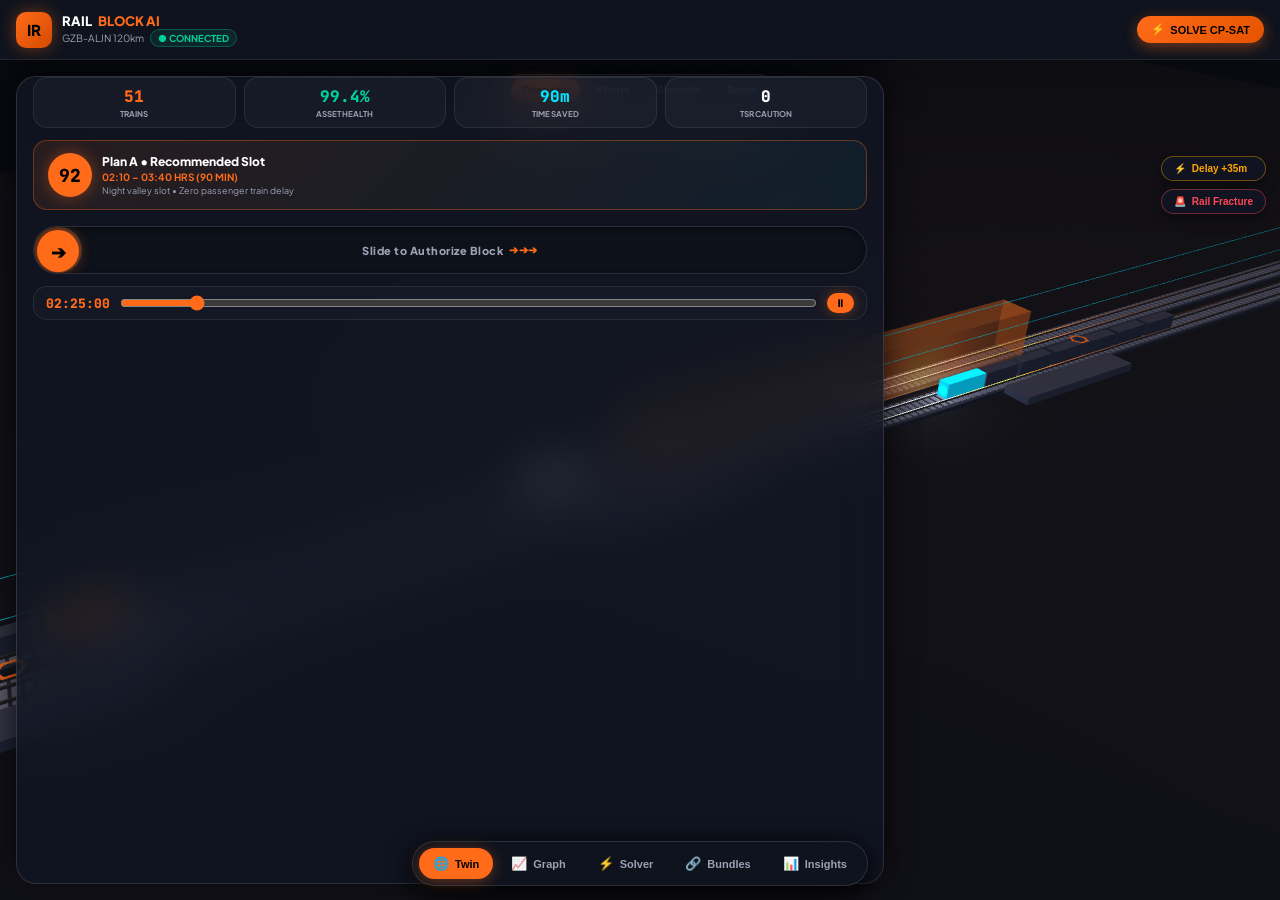
==== commit 0972676d: "feat(ui): redesign mobile experience with Fi Money neo-bank aesthetics and Slide to Authorize gestur" ====
--- a/src/web/index.html
+++ b/src/web/index.html
@@ -2,15 +2,15 @@
 <html lang="en">
 <head>
   <meta charset="UTF-8">
-  <meta name="viewport" content="width=device-width, initial-scale=1.0">
-  <title>SIH26027 — Indian Railways Mission-Critical Block Command & Digital Twin</title>
+  <meta name="viewport" content="width=device-width, initial-scale=1.0, maximum-scale=1.0, user-scalable=no, viewport-fit=cover">
+  <title>SIH26027 — Indian Railways AI Block Planning & Digital Twin</title>
   
   <!-- Fonts: Inter & JetBrains Mono -->
   <link rel="preconnect" href="https://fonts.googleapis.com">
   <link rel="preconnect" href="https://fonts.gstatic.com" crossorigin>
-  <link href="https://fonts.googleapis.com/css2?family=Inter:wght@400;500;600;700;800;900&family=JetBrains+Mono:wght@500;700;800&display=swap" rel="stylesheet">
-
-  <!-- Local Three.js with CDN Fallback -->
+  <link href="https://fonts.googleapis.com/css2?family=Plus+Jakarta+Sans:wght@400;500;600;700;800&family=JetBrains+Mono:wght@500;700;800&display=swap" rel="stylesheet">
+
+  <!-- Three.js with local and CDN fallback -->
   <script src="js/three.min.js"></script>
   <script>window.THREE || document.write('<script src="https://cdnjs.cloudflare.com/ajax/libs/three.js/r128/three.min.js"><\/script>')</script>
   <script src="js/OrbitControls.js"></script>
@@ -18,244 +18,168 @@
 
   <style>
     :root {
-      /* TROUT SOFTWARE / MOTION THE AGENCY INDUSTRIAL COLOR PALETTE */
-      --bg-darkest: #07070a;
-      --bg-panel: #0d0f15;
-      --bg-card: #131620;
-      --bg-card-hover: #1b1f2e;
-      --bg-tactical: #0a0c11;
+      /* FI MONEY / NEO-BANKING DARK THEME */
+      --bg-base: #080a10;
+      --bg-surface: #0f131d;
+      --bg-surface-elevated: #161c2b;
+      --bg-card: #141824;
+      --bg-card-hover: #1c2233;
+      --bg-glass: rgba(18, 23, 36, 0.82);
       
-      --border-subtle: rgba(255, 255, 255, 0.07);
-      --border-bright: rgba(255, 255, 255, 0.16);
-      --border-chamfer: #222736;
-      
-      /* Primary Hero Accent: Trout Industrial Safety Orange */
-      --trout-orange: #ff6b18;
-      --trout-orange-glow: rgba(255, 107, 24, 0.45);
-      --trout-orange-dim: rgba(255, 107, 24, 0.12);
-      --trout-orange-hover: #ff8533;
-      --trout-orange-deep: #e05300;
-
-      /* Secondary Accents */
-      --cyber-cyan: #00e5ff;
-      --cyber-cyan-glow: rgba(0, 229, 255, 0.35);
-      --defense-green: #10b981;
-      --defense-amber: #f59e0b;
-      --defense-red: #ef4444;
-
-      --text-main: #ffffff;
-      --text-muted: #9ba1b0;
-      --text-dim: #61687a;
+      --border-subtle: rgba(255, 255, 255, 0.08);
+      --border-focus: rgba(255, 107, 24, 0.5);
+      --border-glass: rgba(255, 255, 255, 0.12);
+
+      /* Fi Accents: Industrial Orange + Cyber Teal */
+      --fi-orange: #ff6b18;
+      --fi-orange-glow: rgba(255, 107, 24, 0.4);
+      --fi-orange-light: #ff873d;
+      --fi-teal: #00e5ff;
+      --fi-teal-glow: rgba(0, 229, 255, 0.35);
+      --fi-green: #00d09c;
+      --fi-green-glow: rgba(0, 208, 156, 0.35);
+      --fi-red: #ff4757;
+      --fi-amber: #ffa502;
+
+      --text-primary: #ffffff;
+      --text-secondary: #9aa2b4;
+      --text-tertiary: #60687c;
+
+      --radius-sm: 8px;
+      --radius-md: 14px;
+      --radius-lg: 20px;
+      --radius-xl: 28px;
+      --radius-full: 9999px;
+
+      --font-main: 'Plus Jakarta Sans', -apple-system, BlinkMacSystemFont, "Segoe UI", sans-serif;
+      --font-mono: 'JetBrains Mono', monospace;
+
+      --safe-bottom: env(safe-area-inset-bottom, 0px);
+      --safe-top: env(safe-area-inset-top, 0px);
     }
 
     * {
       box-sizing: border-box;
       margin: 0;
       padding: 0;
+      -webkit-tap-highlight-color: transparent;
       user-select: none;
     }
 
-    body.command-center-body {
-      font-family: 'Inter', -apple-system, BlinkMacSystemFont, "Segoe UI", Roboto, sans-serif;
-      background-color: var(--bg-darkest);
-      color: var(--text-main);
+    body.fi-body {
+      font-family: var(--font-main);
+      background-color: var(--bg-base);
+      color: var(--text-primary);
       height: 100vh;
       width: 100vw;
       overflow: hidden;
       display: flex;
       flex-direction: column;
-      letter-spacing: -0.01em;
-    }
-
-    /* Honeycomb Ventilation Mesh Texture Motif */
-    .chassis-mesh {
-      background-image: radial-gradient(rgba(255, 255, 255, 0.05) 1.2px, transparent 1.2px);
-      background-size: 8px 8px;
-    }
-
-    /* Tactical 45-Degree Chamfer Cuts */
-    .chamfer-box {
-      clip-path: polygon(0 0, calc(100% - 10px) 0, 100% 10px, 100% 100%, 10px 100%, 0 calc(100% - 10px));
-    }
-
-    .chamfer-tag {
-      position: relative;
-      clip-path: polygon(0 0, calc(100% - 6px) 0, 100% 6px, 100% 100%, 6px 100%, 0 calc(100% - 6px));
-    }
-
-    /* TOP COMMAND HUD & NAVIGATION */
-    .cc-header {
-      height: 62px;
-      background: var(--bg-panel);
+      -webkit-font-smoothing: antialiased;
+    }
+
+    /* TOP FI APP BAR */
+    .fi-app-bar {
+      height: 60px;
+      background: var(--bg-surface);
       border-bottom: 1px solid var(--border-subtle);
       display: flex;
       align-items: center;
       justify-content: space-between;
-      padding: 0 18px;
-      z-index: 30;
-      position: relative;
-    }
-
-    .cc-header::after {
-      content: '';
-      position: absolute;
-      bottom: -1px;
-      left: 0;
-      width: 180px;
-      height: 2px;
-      background: linear-gradient(90deg, var(--trout-orange), transparent);
-    }
-
-    .cc-brand {
-      display: flex;
-      align-items: center;
-      gap: 14px;
-    }
-
-    .trout-hardware-badge {
-      background: var(--trout-orange);
-      color: #000;
+      padding: 0 16px;
+      z-index: 40;
+      flex-shrink: 0;
+    }
+
+    .fi-brand {
+      display: flex;
+      align-items: center;
+      gap: 10px;
+    }
+
+    .fi-logo-squircle {
+      width: 36px;
+      height: 36px;
+      background: linear-gradient(135deg, var(--fi-orange), #d44a00);
+      border-radius: 10px;
+      display: flex;
+      align-items: center;
+      justify-content: center;
       font-weight: 900;
       font-size: 15px;
-      padding: 6px 10px;
-      border-radius: 4px;
-      letter-spacing: 1px;
-      box-shadow: 0 0 16px var(--trout-orange-glow);
-      display: flex;
-      align-items: center;
-      gap: 6px;
-      clip-path: polygon(0 0, calc(100% - 6px) 0, 100% 6px, 100% 100%, 6px 100%, 0 calc(100% - 6px));
-    }
-
-    .cc-title-group {
-      display: flex;
-      flex-direction: column;
-    }
-
-    .cc-title {
+      color: #000;
+      box-shadow: 0 0 16px var(--fi-orange-glow);
+    }
+
+    .fi-brand-info h1 {
       font-size: 13px;
       font-weight: 800;
-      letter-spacing: 0.2px;
       color: #fff;
-    }
-
-    .cc-title .orange-highlight {
-      color: var(--trout-orange);
-    }
-
-    .cc-meta {
-      display: flex;
-      align-items: center;
-      gap: 10px;
-      font-size: 11px;
-      color: var(--text-muted);
-      margin-top: 3px;
-    }
-
-    .meta-tag {
-      background: rgba(255, 107, 24, 0.15);
-      color: var(--trout-orange);
-      border: 1px solid rgba(255, 107, 24, 0.3);
-      padding: 1px 7px;
+      display: flex;
+      align-items: center;
+      gap: 6px;
+    }
+
+    .fi-brand-info h1 span.fi-accent {
+      color: var(--fi-orange);
+    }
+
+    .fi-brand-sub {
+      font-size: 10px;
+      color: var(--text-secondary);
+      display: flex;
+      align-items: center;
+      gap: 6px;
+    }
+
+    .fi-status-pill {
+      display: inline-flex;
+      align-items: center;
+      gap: 4px;
       font-weight: 700;
-      font-size: 10px;
-      border-radius: 3px;
-    }
-
-    .meta-status {
-      font-weight: 700;
-      display: inline-flex;
-      align-items: center;
-      gap: 5px;
-      font-size: 10.5px;
-    }
-    .status-online { color: var(--defense-green); }
-    .status-offline { color: var(--defense-amber); }
-
-    /* Tactical Mode Tabs */
-    .cc-mode-tabs {
-      display: flex;
-      align-items: center;
-      background: #050609;
-      border: 1px solid var(--border-subtle);
-      border-radius: 6px;
-      padding: 3px;
-      gap: 3px;
-    }
-
-    .mode-tab-btn {
-      background: transparent;
-      border: none;
-      color: var(--text-muted);
-      font-size: 11px;
-      font-weight: 700;
-      padding: 7px 13px;
-      border-radius: 4px;
-      cursor: pointer;
-      display: flex;
-      align-items: center;
-      gap: 6px;
-      transition: all 0.18s ease;
-    }
-
-    .mode-tab-btn:hover {
-      background: #141722;
-      color: #fff;
-    }
-
-    .mode-tab-btn.active {
-      background: var(--trout-orange);
+      font-size: 9.5px;
+      padding: 2px 7px;
+      border-radius: var(--radius-full);
+      background: rgba(0, 208, 156, 0.1);
+      color: var(--fi-green);
+      border: 1px solid rgba(0, 208, 156, 0.3);
+    }
+
+    .fi-header-actions {
+      display: flex;
+      align-items: center;
+      gap: 8px;
+    }
+
+    .btn-fi-pill {
+      background: linear-gradient(135deg, var(--fi-orange), #e55300);
       color: #000;
       font-weight: 800;
-      box-shadow: 0 2px 12px var(--trout-orange-glow);
-    }
-
-    /* Buttons */
-    .btn {
-      padding: 7px 16px;
-      font-size: 11.5px;
-      font-weight: 800;
-      border-radius: 4px;
+      font-size: 11px;
+      padding: 7px 14px;
+      border-radius: var(--radius-full);
       border: none;
       cursor: pointer;
-      transition: all 0.15s ease;
       display: inline-flex;
       align-items: center;
-      justify-content: center;
-      gap: 6px;
-      letter-spacing: 0.2px;
-    }
-
-    .btn-trout {
-      background: var(--trout-orange);
-      color: #000;
-      box-shadow: 0 0 14px var(--trout-orange-glow);
-    }
-    .btn-trout:hover {
-      background: var(--trout-orange-hover);
-      box-shadow: 0 0 20px var(--trout-orange-glow);
-    }
-
-    .btn-success { background: #059669; color: #fff; }
-    .btn-success:hover { background: #047857; }
-    .btn-warning { background: #d97706; color: #fff; }
-    .btn-warning:hover { background: #b45309; }
-    .btn-danger { background: #dc2626; color: #fff; }
-    .btn-danger:hover { background: #b91c1c; }
-    .btn-secondary { background: #131620; color: var(--text-muted); border: 1px solid var(--border-subtle); }
-    .btn-secondary:hover { background: #1f2333; color: #fff; }
-    .btn-block { width: 100%; }
-    .btn-sm { padding: 5px 10px; font-size: 10.5px; }
-
-    /* VIEW PANELS CONTAINER */
-    .cc-view-container {
+      gap: 5px;
+      box-shadow: 0 4px 14px var(--fi-orange-glow);
+      transition: all 0.2s cubic-bezier(0.16, 1, 0.3, 1);
+    }
+
+    .btn-fi-pill:active {
+      transform: scale(0.94);
+    }
+
+    /* MAIN VIEW CONTAINER */
+    .fi-main-container {
       flex: 1;
       position: relative;
       overflow: hidden;
       display: flex;
     }
 
-    .view-pane {
+    .fi-view-pane {
       position: absolute;
       top: 0;
       left: 0;
@@ -263,401 +187,235 @@
       bottom: 0;
       display: none;
       opacity: 0;
-      transition: opacity 0.2s ease-in-out;
-      background: var(--bg-darkest);
-    }
-
-    .view-pane.active {
+      transition: opacity 0.25s ease;
+      background: var(--bg-base);
+    }
+
+    .fi-view-pane.active {
       display: flex;
       opacity: 1;
       z-index: 10;
     }
 
     /* ==========================================================================
-       TAB 1: 3D DIGITAL TWIN VIEW
+       VIEW 1: 3D DIGITAL TWIN + FI BOTTOM SHEET
        ========================================================================== */
-    .twin-3d-layout {
+    .twin-viewport-wrapper {
       width: 100%;
       height: 100%;
-      display: grid;
-      grid-template-columns: 220px 1fr 360px;
       position: relative;
       overflow: hidden;
     }
 
-    /* Left Drawer */
-    .cc-left-drawer {
-      background: var(--bg-panel);
-      border-right: 1px solid var(--border-subtle);
-      padding: 16px 14px;
-      display: flex;
-      flex-direction: column;
-      overflow-y: auto;
-      z-index: 15;
-    }
-
-    .drawer-section {
-      margin-bottom: 22px;
-    }
-
-    .drawer-title {
-      font-size: 9.5px;
-      color: var(--text-dim);
-      font-weight: 800;
-      letter-spacing: 0.8px;
-      margin-bottom: 12px;
-      text-transform: uppercase;
-      display: flex;
-      align-items: center;
-      justify-content: space-between;
-    }
-
-    .drawer-title .badge-mini {
-      background: rgba(255, 107, 24, 0.15);
-      color: var(--trout-orange);
-      font-size: 8.5px;
-      padding: 1px 5px;
-      border-radius: 2px;
-    }
-
-    .layer-checkbox {
-      display: flex;
-      align-items: center;
-      gap: 9px;
-      font-size: 11px;
-      color: var(--text-muted);
-      margin-bottom: 9px;
-      cursor: pointer;
-    }
-
-    .layer-checkbox input[type="checkbox"] {
-      accent-color: var(--trout-orange);
-      width: 14px;
-      height: 14px;
-    }
-
-    .layer-checkbox:hover { color: #fff; }
-
-    .topology-tree {
-      display: flex;
-      flex-direction: column;
-      gap: 5px;
-      font-family: 'JetBrains Mono', monospace;
-      font-size: 10.5px;
-    }
-
-    .tree-item {
-      color: var(--text-dim);
-      padding: 5px 8px;
-      border-radius: 4px;
-      cursor: pointer;
-      display: flex;
-      justify-content: space-between;
-      transition: all 0.15s;
-      border: 1px solid transparent;
-    }
-
-    .tree-item:hover { background: #141722; color: #fff; border-color: var(--border-subtle); }
-    .tree-item.active { color: var(--cyber-cyan); background: rgba(0, 229, 255, 0.08); border-color: rgba(0, 229, 255, 0.2); }
-    .tree-item.highlight { color: var(--trout-orange); font-weight: bold; background: rgba(255, 107, 24, 0.08); }
-    .tree-item.danger { color: var(--defense-red); font-weight: bold; background: rgba(239, 68, 68, 0.1); }
-
-    /* Center 3D Viewport */
-    .cc-viewport {
-      position: relative;
-      background: #050608;
-      overflow: hidden;
+    #canvas3DContainer {
       width: 100%;
       height: 100%;
-    }
-
-    /* Tactical HUD Bounding Frame Motif */
-    .hud-status-banner {
-      position: absolute;
-      top: 16px;
-      left: 50%;
-      transform: translateX(-50%);
-      background: rgba(13, 15, 21, 0.92);
-      border: 1px solid var(--border-bright);
-      padding: 7px 22px;
-      border-radius: 20px;
-      font-size: 11px;
-      font-weight: 800;
-      color: #fff;
-      display: flex;
-      align-items: center;
-      gap: 10px;
-      box-shadow: 0 6px 20px rgba(0, 0, 0, 0.7);
-      pointer-events: none;
-      z-index: 10;
-      backdrop-filter: blur(8px);
-    }
-
-    .hud-status-banner .orange-tag {
-      color: var(--trout-orange);
-    }
-
-    .hud-pulse-dot {
-      width: 8px;
-      height: 8px;
-      border-radius: 50%;
-      background: var(--trout-orange);
-      box-shadow: 0 0 10px var(--trout-orange);
-      animation: pulse 1.6s infinite;
-    }
-
-    @keyframes pulse {
-      0% { opacity: 0.3; transform: scale(0.9); }
-      50% { opacity: 1; transform: scale(1.25); }
-      100% { opacity: 0.3; transform: scale(0.9); }
-    }
-
-    .hud-view-indicator {
-      position: absolute;
-      bottom: 16px;
-      left: 16px;
-      background: rgba(13, 15, 21, 0.85);
-      border: 1px solid var(--border-subtle);
-      padding: 8px 12px;
-      border-radius: 4px;
-      font-size: 9.5px;
-      font-family: 'JetBrains Mono', monospace;
-      color: var(--text-dim);
-      display: flex;
-      flex-direction: column;
-      gap: 3px;
-      pointer-events: none;
-      z-index: 10;
-      backdrop-filter: blur(6px);
-    }
-
-    .cam-floating-bar {
-      position: absolute;
-      top: 16px;
-      right: 16px;
-      display: flex;
-      gap: 6px;
-      background: rgba(13, 15, 21, 0.9);
-      border: 1px solid var(--border-subtle);
-      padding: 4px;
-      border-radius: 6px;
-      z-index: 10;
-      backdrop-filter: blur(6px);
-    }
-
-    .cam-preset-btn {
-      background: #141722;
-      border: 1px solid var(--border-subtle);
-      color: var(--text-muted);
-      font-size: 10px;
-      font-weight: 700;
-      padding: 5px 9px;
-      border-radius: 4px;
-      cursor: pointer;
-      transition: all 0.15s ease;
-    }
-
-    .cam-preset-btn:hover { background: #202638; color: #fff; }
-    .cam-preset-btn.active { background: var(--trout-orange); color: #000; font-weight: 800; border-color: var(--trout-orange); }
-
-    /* Right Context Panel */
-    .cc-right-panel {
-      background: var(--bg-panel);
-      border-left: 1px solid var(--border-subtle);
-      display: flex;
-      flex-direction: column;
-      overflow-y: auto;
-      z-index: 15;
-    }
-
-    .panel-section-header {
-      padding: 12px 16px;
-      border-bottom: 1px solid var(--border-subtle);
-      display: flex;
-      justify-content: space-between;
-      align-items: center;
-    }
-
-    .panel-section-header h3 {
-      font-size: 11px;
-      font-weight: 800;
-      letter-spacing: 0.6px;
-      color: var(--text-muted);
-      text-transform: uppercase;
-    }
-
-    .badge {
-      font-size: 9px;
-      font-weight: 800;
-      padding: 2px 6px;
-      border-radius: 3px;
-      text-transform: uppercase;
-      font-family: 'JetBrains Mono', monospace;
-    }
-
-    .badge-trout { background: rgba(255, 107, 24, 0.15); color: var(--trout-orange); border: 1px solid rgba(255, 107, 24, 0.3); }
-    .badge-success { background: rgba(16, 185, 129, 0.15); color: var(--defense-green); border: 1px solid rgba(16, 185, 129, 0.3); }
-    .badge-warning { background: rgba(245, 158, 11, 0.15); color: var(--defense-amber); border: 1px solid rgba(245, 158, 11, 0.3); }
-    .badge-danger { background: rgba(239, 68, 68, 0.15); color: var(--defense-red); border: 1px solid rgba(239, 68, 68, 0.3); }
-
-    .panel-scroll-content {
-      padding: 14px;
-    }
-
-    .telemetry-box {
-      background: var(--bg-card);
-      border: 1px solid var(--border-subtle);
-      border-radius: 6px;
-      padding: 14px;
-      position: relative;
-    }
-
-    .telemetry-box::before {
-      content: '';
       position: absolute;
       top: 0;
       left: 0;
-      width: 4px;
-      height: 100%;
-      background: var(--trout-orange);
-      border-radius: 6px 0 0 6px;
-    }
-
-    .telemetry-header {
-      display: flex;
-      align-items: center;
-      gap: 10px;
-      border-bottom: 1px solid var(--border-subtle);
-      padding-bottom: 10px;
-      margin-bottom: 10px;
-    }
-
-    .train-badge {
-      background: #000;
-      color: var(--trout-orange);
-      border: 1px solid var(--trout-orange);
+    }
+
+    /* Floating Camera & Action Bar at Top */
+    .fi-floating-cam-bar {
+      position: absolute;
+      top: 14px;
+      left: 50%;
+      transform: translateX(-50%);
+      display: flex;
+      align-items: center;
+      gap: 5px;
+      background: var(--bg-glass);
+      backdrop-filter: blur(16px);
+      border: 1px solid var(--border-glass);
+      padding: 4px 6px;
+      border-radius: var(--radius-full);
+      box-shadow: 0 8px 24px rgba(0, 0, 0, 0.6);
+      z-index: 20;
+    }
+
+    .fi-cam-chip {
+      background: transparent;
+      border: none;
+      color: var(--text-secondary);
+      font-size: 10.5px;
+      font-weight: 700;
+      padding: 5px 11px;
+      border-radius: var(--radius-full);
+      cursor: pointer;
+      transition: all 0.15s;
+    }
+
+    .fi-cam-chip:hover { color: #fff; }
+    .fi-cam-chip.active {
+      background: var(--fi-orange);
+      color: #000;
       font-weight: 800;
-      font-size: 13px;
-      padding: 4px 8px;
-      border-radius: 4px;
-      font-family: 'JetBrains Mono', monospace;
-    }
-
-    .telemetry-header h4 {
-      font-size: 12.5px;
-      color: #fff;
-    }
-
-    .sub-text {
+      box-shadow: 0 0 12px var(--fi-orange-glow);
+    }
+
+    /* Floating HUD Toast Alert */
+    .fi-floating-hud-toast {
+      position: absolute;
+      top: 56px;
+      left: 50%;
+      transform: translateX(-50%);
+      background: rgba(18, 23, 36, 0.92);
+      backdrop-filter: blur(12px);
+      border: 1px solid var(--border-glass);
+      padding: 6px 16px;
+      border-radius: var(--radius-full);
       font-size: 10px;
-      color: var(--text-dim);
-    }
-
-    .telemetry-grid {
-      display: grid;
-      grid-template-columns: 1fr 1fr;
-      gap: 10px;
-      font-size: 11px;
-    }
-
-    .telemetry-item {
-      display: flex;
-      flex-direction: column;
-    }
-
-    .telemetry-item .lbl {
-      font-size: 8.5px;
-      color: var(--text-dim);
-      font-weight: 700;
-      text-transform: uppercase;
-      font-family: 'JetBrains Mono', monospace;
-    }
-
-    .telemetry-item .val {
       font-weight: 700;
       color: #fff;
-      margin-top: 2px;
-    }
-
-    .telemetry-item .val.highlight { color: var(--trout-orange); font-family: 'JetBrains Mono', monospace; font-size: 13px; }
-    .telemetry-item .val.success { color: var(--defense-green); }
-    .telemetry-item .val.cyan { color: var(--cyber-cyan); }
-
-    .kpi-mini-grid {
+      display: flex;
+      align-items: center;
+      gap: 8px;
+      pointer-events: none;
+      z-index: 15;
+      box-shadow: 0 4px 16px rgba(0, 0, 0, 0.5);
+      white-space: nowrap;
+    }
+
+    .fi-dot-pulse {
+      width: 7px;
+      height: 7px;
+      border-radius: 50%;
+      background: var(--fi-orange);
+      box-shadow: 0 0 8px var(--fi-orange);
+      animation: fiPulse 1.5s infinite;
+    }
+
+    @keyframes fiPulse {
+      0%, 100% { opacity: 0.3; transform: scale(0.9); }
+      50% { opacity: 1; transform: scale(1.3); }
+    }
+
+    /* Quick Action Floating Pills */
+    .fi-quick-actions-bar {
+      position: absolute;
+      top: 96px;
+      right: 14px;
+      display: flex;
+      flex-direction: column;
+      gap: 8px;
+      z-index: 20;
+    }
+
+    .fi-action-pill {
+      background: var(--bg-glass);
+      backdrop-filter: blur(14px);
+      border: 1px solid var(--border-glass);
+      color: #fff;
+      font-size: 10px;
+      font-weight: 700;
+      padding: 6px 12px;
+      border-radius: var(--radius-full);
+      cursor: pointer;
+      display: flex;
+      align-items: center;
+      gap: 6px;
+      box-shadow: 0 4px 14px rgba(0,0,0,0.4);
+      transition: all 0.15s;
+    }
+
+    .fi-action-pill:active { transform: scale(0.95); }
+    .fi-action-pill.warning { border-color: rgba(255, 165, 2, 0.4); color: var(--fi-amber); }
+    .fi-action-pill.danger { border-color: rgba(255, 71, 87, 0.4); color: var(--fi-red); }
+
+    /* FI BOTTOM SHEET (TACTILE PULL-UP DRAWER) */
+    .fi-bottom-sheet {
+      position: absolute;
+      bottom: 68px; /* Above Bottom Dock */
+      left: 14px;
+      right: 14px;
+      background: var(--bg-glass);
+      backdrop-filter: blur(24px);
+      border: 1px solid var(--border-glass);
+      border-radius: var(--radius-lg);
+      box-shadow: 0 -8px 32px rgba(0, 0, 0, 0.7);
+      z-index: 25;
+      display: flex;
+      flex-direction: column;
+      max-height: 480px;
+      transition: transform 0.35s cubic-bezier(0.16, 1, 0.3, 1), max-height 0.35s;
+      overflow: hidden;
+    }
+
+    .fi-sheet-handle-bar {
+      height: 24px;
+      display: flex;
+      align-items: center;
+      justify-content: center;
+      cursor: pointer;
+      flex-shrink: 0;
+    }
+
+    .fi-sheet-handle {
+      width: 36px;
+      height: 4px;
+      background: var(--text-tertiary);
+      border-radius: var(--radius-full);
+      transition: background 0.15s;
+    }
+
+    .fi-bottom-sheet:hover .fi-sheet-handle {
+      background: var(--text-secondary);
+    }
+
+    .fi-sheet-content {
+      padding: 0 16px 16px;
+      overflow-y: auto;
+      display: flex;
+      flex-direction: column;
+      gap: 12px;
+    }
+
+    /* Fi KPI Compact Grid */
+    .fi-kpi-row {
       display: grid;
-      grid-template-columns: 1fr 1fr;
+      grid-template-columns: repeat(4, 1fr);
+      gap: 8px;
+    }
+
+    .fi-kpi-card {
+      background: rgba(255, 255, 255, 0.03);
+      border: 1px solid var(--border-subtle);
+      border-radius: var(--radius-md);
+      padding: 8px 6px;
+      text-align: center;
+      display: flex;
+      flex-direction: column;
+      gap: 2px;
+    }
+
+    .fi-kpi-card .val {
+      font-size: 16px;
+      font-weight: 800;
+      color: #fff;
+      font-family: var(--font-mono);
+    }
+
+    .fi-kpi-card .val.orange { color: var(--fi-orange); }
+    .fi-kpi-card .val.green { color: var(--fi-green); }
+    .fi-kpi-card .val.teal { color: var(--fi-teal); }
+    .fi-kpi-card .lbl { font-size: 8px; color: var(--text-secondary); text-transform: uppercase; font-weight: 700; }
+
+    /* Fi Recommendation Hero Card */
+    .fi-hero-insight-card {
+      background: linear-gradient(135deg, rgba(255, 107, 24, 0.1), rgba(0, 229, 255, 0.05));
+      border: 1px solid rgba(255, 107, 24, 0.35);
+      border-radius: var(--radius-md);
+      padding: 12px 14px;
+      display: flex;
+      align-items: center;
+      justify-content: space-between;
       gap: 10px;
     }
 
-    .mini-kpi {
-      background: var(--bg-card);
-      border: 1px solid var(--border-subtle);
-      padding: 10px;
-      border-radius: 6px;
-      display: flex;
-      flex-direction: column;
-    }
-
-    .mini-kpi .val {
-      font-size: 20px;
-      font-weight: 900;
-      color: #fff;
-      font-family: 'JetBrains Mono', monospace;
-    }
-
-    .mini-kpi .val.trout { color: var(--trout-orange); }
-    .mini-kpi .val.success { color: var(--defense-green); }
-    .mini-kpi .val.cyan { color: var(--cyber-cyan); }
-    .mini-kpi .lbl { font-size: 9px; color: var(--text-dim); text-transform: uppercase; margin-top: 2px; font-weight: 700; }
-
-    .status-summary {
-      background: var(--bg-card);
-      border: 1px solid var(--border-subtle);
-      padding: 12px;
-      border-radius: 6px;
-      font-size: 11px;
-    }
-
-    .status-summary h5 {
-      font-size: 9.5px;
-      color: var(--text-dim);
-      text-transform: uppercase;
-      margin-bottom: 8px;
-      font-weight: 800;
-      display: flex;
-      align-items: center;
-      justify-content: space-between;
-    }
-
-    .summary-line {
-      margin-bottom: 5px;
-      color: var(--text-muted);
-    }
-
-    .summary-line strong { color: #fff; }
-    .summary-line.trout { color: var(--trout-orange); font-weight: 700; }
-
-    /* Explainable AI Scorecard Box */
-    .xai-card-box {
-      background: rgba(255, 107, 24, 0.04);
-      border: 1px solid rgba(255, 107, 24, 0.25);
-      border-radius: 6px;
-      padding: 14px;
-      margin: 14px;
-      position: relative;
-    }
-
-    .score-row {
-      display: flex;
-      align-items: center;
-      gap: 12px;
-      margin-bottom: 10px;
-    }
-
-    .score-circle-sm {
-      width: 42px;
-      height: 42px;
-      background: var(--trout-orange);
+    .fi-score-circle {
+      width: 44px;
+      height: 44px;
+      background: var(--fi-orange);
       color: #000;
       border-radius: 50%;
       display: flex;
@@ -665,193 +423,171 @@
       justify-content: center;
       font-size: 18px;
       font-weight: 900;
-      font-family: 'JetBrains Mono', monospace;
-      box-shadow: 0 0 16px var(--trout-orange-glow);
-    }
-
-    .score-heading { font-size: 12.5px; color: #fff; font-weight: 800; }
-    .score-sub { font-size: 10.5px; color: var(--trout-orange); font-weight: 700; }
-
-    .xai-bullet-list {
-      display: flex;
-      flex-direction: column;
-      gap: 5px;
-      font-size: 10.5px;
-      color: #cbd5e1;
-      margin-bottom: 12px;
-    }
-
-    .multi-plan-box {
-      padding: 14px;
-      border-top: 1px solid var(--border-subtle);
-    }
-
-    .multi-plan-title {
-      font-size: 9.5px;
-      color: var(--text-dim);
-      text-transform: uppercase;
+      font-family: var(--font-mono);
+      box-shadow: 0 0 16px var(--fi-orange-glow);
+      flex-shrink: 0;
+    }
+
+    .fi-insight-text {
+      flex: 1;
+    }
+
+    .fi-insight-text h4 {
+      font-size: 12px;
       font-weight: 800;
-      margin-bottom: 10px;
-    }
-
-    .plan-item {
-      background: var(--bg-card);
+      color: #fff;
+    }
+
+    .fi-insight-text p {
+      font-size: 10px;
+      color: var(--fi-orange);
+      font-weight: 700;
+      margin-top: 2px;
+    }
+
+    .fi-insight-text small {
+      font-size: 9px;
+      color: var(--text-secondary);
+      display: block;
+      margin-top: 2px;
+    }
+
+    /* SLIDE TO AUTHORIZE COMPONENT (ICONIC FI MONEY GESTURE) */
+    .fi-slider-container {
+      position: relative;
+      height: 48px;
+      background: #0d111a;
+      border: 1px solid var(--border-glass);
+      border-radius: var(--radius-full);
+      overflow: hidden;
+      display: flex;
+      align-items: center;
+      justify-content: center;
+      user-select: none;
+      margin-top: 4px;
+      box-shadow: inset 0 2px 6px rgba(0,0,0,0.5);
+    }
+
+    .fi-slider-track-text {
+      font-size: 11px;
+      font-weight: 800;
+      color: var(--text-secondary);
+      letter-spacing: 0.5px;
+      pointer-events: none;
+      z-index: 5;
+      display: flex;
+      align-items: center;
+      gap: 6px;
+      transition: opacity 0.2s;
+    }
+
+    .fi-slider-track-text span.shimmer {
+      color: var(--fi-orange);
+      animation: textShimmer 2s infinite;
+    }
+
+    @keyframes textShimmer {
+      0%, 100% { opacity: 0.4; }
+      50% { opacity: 1; }
+    }
+
+    .fi-slider-fill {
+      position: absolute;
+      top: 0;
+      left: 0;
+      height: 100%;
+      width: 48px;
+      background: linear-gradient(90deg, var(--fi-orange), var(--fi-orange-light));
+      border-radius: var(--radius-full);
+      opacity: 0.25;
+      pointer-events: none;
+    }
+
+    .fi-slider-thumb {
+      position: absolute;
+      top: 3px;
+      left: 3px;
+      width: 42px;
+      height: 42px;
+      background: var(--fi-orange);
+      border-radius: 50%;
+      display: flex;
+      align-items: center;
+      justify-content: center;
+      color: #000;
+      font-size: 18px;
+      font-weight: 900;
+      cursor: grab;
+      z-index: 10;
+      box-shadow: 0 0 14px var(--fi-orange-glow);
+      transition: background 0.2s;
+    }
+
+    .fi-slider-thumb:active {
+      cursor: grabbing;
+      transform: scale(0.96);
+    }
+
+    .fi-slider-container.authorized {
+      background: rgba(0, 208, 156, 0.15);
+      border-color: var(--fi-green);
+    }
+
+    .fi-slider-container.authorized .fi-slider-track-text {
+      color: var(--fi-green);
+      font-weight: 900;
+    }
+
+    .fi-slider-container.authorized .fi-slider-thumb {
+      background: var(--fi-green);
+      box-shadow: 0 0 16px var(--fi-green-glow);
+    }
+
+    /* 4D Timeline Scrubber */
+    .fi-timeline-row {
+      display: flex;
+      align-items: center;
+      gap: 10px;
+      background: rgba(255, 255, 255, 0.02);
       border: 1px solid var(--border-subtle);
-      padding: 9px;
-      border-radius: 4px;
-      margin-bottom: 7px;
+      padding: 6px 12px;
+      border-radius: var(--radius-md);
+    }
+
+    .fi-time-clock {
+      font-family: var(--font-mono);
+      font-size: 13px;
+      font-weight: 800;
+      color: var(--fi-orange);
+      min-width: 60px;
+    }
+
+    .fi-slider-range {
+      flex: 1;
+      accent-color: var(--fi-orange);
       cursor: pointer;
-      transition: all 0.15s;
-    }
-
-    .plan-item:hover { background: var(--bg-card-hover); border-color: var(--border-bright); }
-    .plan-item.selected { border-color: var(--trout-orange); background: rgba(255, 107, 24, 0.08); }
-
-    .plan-header {
-      display: flex;
-      justify-content: space-between;
-      align-items: center;
-      font-size: 11px;
-    }
-
-    .plan-meta {
-      font-size: 10px;
-      color: var(--text-muted);
-      margin-top: 2px;
-    }
-
-    /* BOTTOM 4D TIMELINE BAR */
-    .cc-timeline-footer {
-      height: 64px;
-      background: var(--bg-panel);
-      border-top: 1px solid var(--border-subtle);
-      display: flex;
-      align-items: center;
-      padding: 0 18px;
-      gap: 18px;
-      z-index: 25;
-    }
-
-    .playback-controls {
-      display: flex;
-      align-items: center;
-      gap: 6px;
-    }
-
-    .timeline-clock-box {
-      background: #050609;
-      border: 1px solid var(--border-subtle);
-      padding: 4px 12px;
-      border-radius: 4px;
-      display: flex;
-      flex-direction: column;
-    }
-
-    .clock-label { font-size: 7.5px; color: var(--text-dim); font-weight: 700; font-family: 'JetBrains Mono', monospace; }
-    .clock-val {
-      font-family: 'JetBrains Mono', monospace;
-      font-size: 16px;
-      font-weight: 800;
-      color: var(--trout-orange);
-      letter-spacing: 0.5px;
-    }
-
-    .timeline-slider-container {
-      flex: 1;
-      display: flex;
-      flex-direction: column;
-      gap: 5px;
-    }
-
-    .timeline-ticks {
-      display: flex;
-      justify-content: space-between;
-      font-size: 9px;
-      color: var(--text-dim);
-      font-family: 'JetBrains Mono', monospace;
-    }
-
-    .timeline-slider-container input[type="range"] {
-      width: 100%;
-      accent-color: var(--trout-orange);
-      cursor: pointer;
-    }
-
-    .speed-controls {
-      display: flex;
-      align-items: center;
-      gap: 4px;
-    }
-
-    .speed-lbl { font-size: 8.5px; color: var(--text-dim); font-weight: 700; margin-right: 2px; }
-    .speed-btn {
-      background: #131620;
-      border: 1px solid var(--border-subtle);
-      color: var(--text-muted);
-      font-size: 10px;
-      font-weight: 700;
-      padding: 4px 7px;
-      border-radius: 3px;
-      cursor: pointer;
-    }
-    .speed-btn:hover { background: #202638; color: #fff; }
-    .speed-btn.active { background: var(--trout-orange); color: #000; font-weight: 800; border-color: var(--trout-orange); }
+    }
 
     /* ==========================================================================
-       TAB 2: MASTER TRAIN GRAPH (TIME-DISTANCE STRING CHART)
+       VIEW 2: MASTER TRAIN GRAPH
        ========================================================================== */
-    .graph-view-layout {
+    .fi-deck-container {
       width: 100%;
       height: 100%;
+      overflow-y: auto;
+      padding: 16px;
+      padding-bottom: 90px; /* space for dock */
       display: flex;
       flex-direction: column;
-      padding: 18px;
-      background: #050608;
-      overflow: hidden;
-    }
-
-    .graph-toolbar {
-      display: flex;
-      align-items: center;
-      justify-content: space-between;
-      margin-bottom: 12px;
-      background: var(--bg-panel);
-      padding: 10px 18px;
-      border-radius: 6px;
+      gap: 16px;
+    }
+
+    .fi-graph-wrapper {
+      height: 380px;
+      background: #0a0d14;
       border: 1px solid var(--border-subtle);
-    }
-
-    .graph-legend {
-      display: flex;
-      align-items: center;
-      gap: 18px;
-      font-size: 11px;
-    }
-
-    .legend-item {
-      display: flex;
-      align-items: center;
-      gap: 7px;
-    }
-
-    .legend-line {
-      width: 22px;
-      height: 3px;
-      border-radius: 2px;
-    }
-
-    .legend-block {
-      width: 18px;
-      height: 12px;
-      border-radius: 2px;
-    }
-
-    .graph-canvas-wrapper {
-      flex: 1;
+      border-radius: var(--radius-lg);
       position: relative;
-      background: #090a0f;
-      border: 1px solid var(--border-subtle);
-      border-radius: 6px;
       overflow: hidden;
     }
 
@@ -862,1178 +598,581 @@
     }
 
     /* ==========================================================================
-       TAB 3: CP-SAT OPTIMIZER & XAI
+       VIEW 3: CP-SAT OPTIMIZER & XAI
        ========================================================================== */
-    .deck-layout {
-      width: 100%;
-      height: 100%;
-      padding: 22px;
-      overflow-y: auto;
+    .fi-card {
+      background: var(--bg-surface);
+      border: 1px solid var(--border-subtle);
+      border-radius: var(--radius-lg);
+      padding: 18px;
       display: flex;
       flex-direction: column;
-      gap: 22px;
-      background: #06070a;
-    }
-
-    .deck-grid-2 {
-      display: grid;
-      grid-template-columns: 1fr 1fr;
-      gap: 20px;
-    }
-
-    .deck-grid-3 {
-      display: grid;
-      grid-template-columns: 1fr 1fr 1fr;
-      gap: 20px;
-    }
-
-    .card {
-      background: var(--bg-panel);
-      border: 1px solid var(--border-subtle);
-      border-radius: 6px;
-      padding: 18px;
-      display: flex;
-      flex-direction: column;
-      position: relative;
-    }
-
-    .card-title {
-      font-size: 12.5px;
+      gap: 12px;
+    }
+
+    .fi-card-header {
+      display: flex;
+      justify-content: space-between;
+      align-items: center;
+    }
+
+    .fi-card-header h3 {
+      font-size: 13px;
       font-weight: 800;
       color: #fff;
-      margin-bottom: 14px;
-      display: flex;
-      align-items: center;
+    }
+
+    .fi-pill-tag {
+      font-size: 9px;
+      font-weight: 800;
+      padding: 3px 8px;
+      border-radius: var(--radius-full);
+      background: rgba(255, 107, 24, 0.12);
+      color: var(--fi-orange);
+      border: 1px solid rgba(255, 107, 24, 0.3);
+      font-family: var(--font-mono);
+    }
+
+    .fi-pareto-grid {
+      display: grid;
+      grid-template-columns: repeat(auto-fit, minmax(260px, 1fr));
+      gap: 12px;
+    }
+
+    .fi-plan-card {
+      background: var(--bg-card);
+      border: 1px solid var(--border-subtle);
+      border-radius: var(--radius-md);
+      padding: 14px;
+      cursor: pointer;
+      transition: all 0.2s;
+    }
+
+    .fi-plan-card:hover { background: var(--bg-card-hover); }
+    .fi-plan-card.active {
+      border-color: var(--fi-orange);
+      background: rgba(255, 107, 24, 0.08);
+      box-shadow: 0 0 16px rgba(255, 107, 24, 0.15);
+    }
+
+    .fi-plan-card-header {
+      display: flex;
       justify-content: space-between;
-      letter-spacing: 0.2px;
-    }
-
-    .param-control-group {
+      align-items: center;
+      margin-bottom: 6px;
+    }
+
+    /* ==========================================================================
+       VIEW 4: SHADOW BUNDLING
+       ========================================================================== */
+    .fi-savings-hero {
+      background: linear-gradient(135deg, rgba(0, 208, 156, 0.12), rgba(0, 229, 255, 0.05));
+      border: 1px solid var(--fi-green);
+      border-radius: var(--radius-lg);
+      padding: 18px;
+      display: flex;
+      align-items: center;
+      justify-content: space-between;
+      box-shadow: 0 0 20px rgba(0, 208, 156, 0.15);
+    }
+
+    .fi-savings-val {
+      font-size: 32px;
+      font-weight: 900;
+      color: var(--fi-green);
+      font-family: var(--font-mono);
+    }
+
+    /* ==========================================================================
+       VIEW 5: SIMPY BENCHMARKS
+       ========================================================================== */
+    .fi-bench-hero {
+      background: linear-gradient(135deg, rgba(255, 107, 24, 0.14), rgba(0, 229, 255, 0.06));
+      border: 1px solid var(--fi-orange);
+      border-radius: var(--radius-lg);
+      padding: 18px;
+      display: flex;
+      align-items: center;
+      justify-content: space-between;
+      box-shadow: 0 0 20px var(--fi-orange-glow);
+    }
+
+    .fi-bench-val {
+      font-size: 36px;
+      font-weight: 900;
+      color: var(--fi-orange);
+      font-family: var(--font-mono);
+    }
+
+    .fi-bar-row {
       display: flex;
       flex-direction: column;
-      gap: 16px;
-    }
-
-    .param-row {
-      display: flex;
-      flex-direction: column;
-      gap: 5px;
-    }
-
-    .param-label-row {
+      gap: 4px;
+      margin-bottom: 10px;
+    }
+
+    .fi-bar-label {
       display: flex;
       justify-content: space-between;
       font-size: 11px;
       font-weight: 700;
     }
 
-    .param-row input[type="range"] {
-      accent-color: var(--trout-orange);
-      cursor: pointer;
-    }
-
-    .math-formula-box {
-      background: #050609;
-      border: 1px solid var(--border-subtle);
-      padding: 16px;
-      border-radius: 4px;
-      font-family: 'JetBrains Mono', monospace;
-      font-size: 11px;
-      color: var(--cyber-cyan);
-      line-height: 1.65;
-    }
-
-    .pareto-card {
-      background: var(--bg-card);
-      border: 1px solid var(--border-subtle);
-      border-radius: 6px;
-      padding: 16px;
-      position: relative;
-    }
-
-    .pareto-card.recommended {
-      border-color: var(--trout-orange);
-      box-shadow: 0 0 18px var(--trout-orange-glow);
-    }
-
-    .pareto-badge {
-      position: absolute;
-      top: 12px;
-      right: 12px;
-    }
-
-    .metric-table {
-      width: 100%;
-      border-collapse: collapse;
-      font-size: 11px;
-      margin-top: 10px;
-    }
-
-    .metric-table th, .metric-table td {
-      padding: 7px 9px;
-      text-align: left;
-      border-bottom: 1px solid var(--border-subtle);
-    }
-
-    .metric-table th { color: var(--text-dim); font-size: 10px; text-transform: uppercase; }
-
-    /* ==========================================================================
-       TAB 4: SHADOW BUNDLING MATRIX
-       ========================================================================== */
-    .bundling-comparison-row {
-      display: grid;
-      grid-template-columns: 1fr 60px 1fr;
-      align-items: center;
-      gap: 20px;
-      margin-bottom: 20px;
-    }
-
-    .comparison-side {
-      background: var(--bg-panel);
-      border: 1px solid var(--border-subtle);
-      border-radius: 6px;
-      padding: 18px;
-    }
-
-    .comparison-arrow {
-      display: flex;
-      align-items: center;
-      justify-content: center;
-      font-size: 26px;
-      color: var(--trout-orange);
-      font-weight: 900;
-    }
-
-    /* ==========================================================================
-       TAB 5: SIMPY BENCHMARKS VIEW
-       ========================================================================== */
-    .benchmark-hero-banner {
-      background: linear-gradient(135deg, rgba(255, 107, 24, 0.12), rgba(0, 229, 255, 0.06));
-      border: 1px solid var(--trout-orange);
-      padding: 20px 26px;
-      border-radius: 6px;
-      display: flex;
-      align-items: center;
-      justify-content: space-between;
-      box-shadow: 0 0 20px rgba(255, 107, 24, 0.15);
-    }
-
-    .hero-stat-box {
-      text-align: right;
-    }
-
-    .hero-stat-val {
-      font-size: 36px;
-      font-weight: 900;
-      color: var(--trout-orange);
-      font-family: 'JetBrains Mono', monospace;
-    }
-
-    .hero-stat-lbl {
-      font-size: 11px;
-      color: var(--text-muted);
-      text-transform: uppercase;
-      font-weight: 700;
-    }
-
-    .bar-chart-container {
-      display: flex;
-      flex-direction: column;
-      gap: 15px;
-      margin-top: 14px;
-    }
-
-    .bar-chart-row {
-      display: flex;
-      flex-direction: column;
-      gap: 4px;
-    }
-
-    .bar-label-row {
-      display: flex;
-      justify-content: space-between;
-      font-size: 11px;
-      font-weight: 700;
-    }
-
-    .bar-track {
-      height: 24px;
-      background: #0c0e14;
-      border-radius: 4px;
+    .fi-bar-bg {
+      height: 22px;
+      background: #0d111a;
+      border-radius: var(--radius-full);
       overflow: hidden;
       position: relative;
     }
 
-    .bar-fill {
+    .fi-bar-inner {
       height: 100%;
+      border-radius: var(--radius-full);
       display: flex;
       align-items: center;
       padding-left: 10px;
       font-size: 10px;
       font-weight: 800;
       color: #fff;
+      font-family: var(--font-mono);
       transition: width 0.8s cubic-bezier(0.16, 1, 0.3, 1);
-      font-family: 'JetBrains Mono', monospace;
     }
 
     /* ==========================================================================
-       TAB 6: DYNAMIC REPLANNING LAB
+       BOTTOM FLOATING FI NAVIGATION DOCK
        ========================================================================== */
-    .replanner-grid {
-      display: grid;
-      grid-template-columns: 380px 1fr;
-      gap: 20px;
-      height: 100%;
-    }
-
-    .audit-log-box {
-      background: #050608;
-      border: 1px solid var(--border-subtle);
-      border-radius: 4px;
-      padding: 14px;
-      font-family: 'JetBrains Mono', monospace;
-      font-size: 10.5px;
-      flex: 1;
-      overflow-y: auto;
-      display: flex;
-      flex-direction: column;
-      gap: 6px;
-    }
-
-    .log-entry {
-      color: var(--text-muted);
-    }
-
-    .log-entry.trout { color: var(--trout-orange); font-weight: bold; }
-    .log-entry.cyan { color: var(--cyber-cyan); }
-    .log-entry.success { color: var(--defense-green); }
-    .log-entry.danger { color: var(--defense-red); }
-
-    /* ==========================================================================
-       MODALS & TOAST NOTIFICATIONS
-       ========================================================================== */
-    .modal-backdrop {
+    .fi-bottom-dock-wrapper {
       position: fixed;
-      top: 0;
+      bottom: max(14px, var(--safe-bottom));
       left: 0;
       right: 0;
-      bottom: 0;
-      background: rgba(0, 0, 0, 0.82);
-      backdrop-filter: blur(6px);
-      display: flex;
-      align-items: center;
+      display: flex;
       justify-content: center;
-      z-index: 100;
-      opacity: 0;
+      z-index: 50;
       pointer-events: none;
-      transition: opacity 0.2s;
-    }
-
-    .modal-backdrop.active {
-      opacity: 1;
+    }
+
+    .fi-bottom-dock {
       pointer-events: auto;
-    }
-
-    .modal-window {
-      background: var(--bg-panel);
-      border: 1px solid var(--trout-orange);
-      border-radius: 6px;
-      width: 530px;
-      box-shadow: 0 10px 40px rgba(0, 0, 0, 0.9), 0 0 25px var(--trout-orange-glow);
-      overflow: hidden;
-      display: flex;
-      flex-direction: column;
-    }
-
-    .modal-header {
-      padding: 16px 20px;
-      background: #07090e;
-      border-bottom: 1px solid var(--border-subtle);
-      display: flex;
-      justify-content: space-between;
-      align-items: center;
-    }
-
-    .modal-header h3 { font-size: 13px; font-weight: 800; color: #fff; }
-    .modal-close-btn {
+      background: rgba(15, 19, 29, 0.9);
+      backdrop-filter: blur(24px);
+      border: 1px solid var(--border-glass);
+      padding: 6px;
+      border-radius: var(--radius-full);
+      display: flex;
+      align-items: center;
+      gap: 4px;
+      box-shadow: 0 10px 30px rgba(0, 0, 0, 0.7), 0 0 20px rgba(0, 0, 0, 0.5);
+    }
+
+    .fi-dock-item {
       background: transparent;
       border: none;
-      color: var(--text-dim);
-      font-size: 18px;
-      cursor: pointer;
-    }
-    .modal-close-btn:hover { color: #fff; }
-
-    .modal-body {
-      padding: 20px;
-      display: flex;
-      flex-direction: column;
-      gap: 15px;
-      font-size: 12px;
-    }
-
-    .modal-footer {
-      padding: 14px 20px;
-      background: #07090e;
-      border-top: 1px solid var(--border-subtle);
-      display: flex;
-      justify-content: flex-end;
-      gap: 10px;
-    }
-
-    .pn-display-box {
-      background: rgba(255, 107, 24, 0.1);
-      border: 1px solid var(--trout-orange);
-      padding: 16px;
-      border-radius: 4px;
-      text-align: center;
-    }
-
-    .pn-code {
-      font-family: 'JetBrains Mono', monospace;
-      font-size: 26px;
-      font-weight: 900;
-      color: var(--trout-orange);
-      letter-spacing: 3px;
-    }
-
-    /* Toast */
-    .toast-container {
-      position: fixed;
-      bottom: 78px;
-      right: 22px;
-      display: flex;
-      flex-direction: column;
-      gap: 8px;
-      z-index: 99;
-      pointer-events: none;
-    }
-
-    .toast {
-      background: rgba(13, 15, 21, 0.96);
-      border: 1px solid var(--trout-orange);
-      color: #fff;
-      padding: 11px 18px;
-      border-radius: 4px;
+      color: var(--text-secondary);
+      padding: 8px 14px;
+      border-radius: var(--radius-full);
       font-size: 11px;
       font-weight: 700;
-      box-shadow: 0 4px 20px rgba(0,0,0,0.6), 0 0 15px var(--trout-orange-glow);
-      display: flex;
-      align-items: center;
-      gap: 10px;
-      animation: slideIn 0.3s ease;
-    }
-
-    @keyframes slideIn {
-      from { transform: translateY(12px); opacity: 0; }
-      to { transform: translateY(0); opacity: 1; }
+      cursor: pointer;
+      display: flex;
+      align-items: center;
+      gap: 6px;
+      transition: all 0.2s cubic-bezier(0.16, 1, 0.3, 1);
+    }
+
+    .fi-dock-item:hover { color: #fff; }
+
+    .fi-dock-item.active {
+      background: var(--fi-orange);
+      color: #000;
+      font-weight: 800;
+      box-shadow: 0 2px 14px var(--fi-orange-glow);
+    }
+
+    .fi-dock-item .dock-icon {
+      font-size: 13px;
+    }
+
+    /* DESKTOP RESPONSIVE ADAPTATION */
+    @media (min-width: 900px) {
+      .twin-viewport-wrapper {
+        display: grid;
+        grid-template-columns: 1fr 380px;
+      }
+
+      .fi-bottom-sheet {
+        position: static;
+        margin: 16px;
+        max-height: none;
+        height: calc(100% - 32px);
+      }
+
+      .fi-sheet-handle-bar {
+        display: none;
+      }
     }
   </style>
 </head>
-<body class="command-center-body">
-
-  <!-- TOP COMMAND HUD & NAVIGATION -->
-  <header class="cc-header">
-    <div class="cc-brand">
-      <div class="trout-hardware-badge">IR</div>
-      <div class="cc-title-group">
-        <div class="cc-title">
-          INDIAN RAILWAYS • <span class="orange-highlight">MISSION-CRITICAL BLOCK COMMAND</span>
-        </div>
-        <div class="cc-meta">
-          <span class="meta-tag">SIH26027</span>
-          <span>NCR / PRAYAGRAJ</span>
-          <span>GZB-ALJN (120 KM)</span>
-          <span id="backendStatusBadge" class="meta-status status-online">● BACKEND CONNECTED (:8000)</span>
+<body class="fi-body">
+
+  <!-- TOP FI APP BAR -->
+  <header class="fi-app-bar">
+    <div class="fi-brand">
+      <div class="fi-logo-squircle">IR</div>
+      <div class="fi-brand-info">
+        <h1>RAIL <span class="fi-accent">BLOCK AI</span></h1>
+        <div class="fi-brand-sub">
+          <span>GZB-ALJN 120km</span>
+          <span id="fiStatusChip" class="fi-status-pill">● CONNECTED</span>
         </div>
       </div>
     </div>
 
-    <!-- Navigation Tabs -->
-    <nav class="cc-mode-tabs">
-      <button class="mode-tab-btn active" data-view="twin3d">🌐 3D Command Twin</button>
-      <button class="mode-tab-btn" data-view="masterGraph">📈 24h Master String Chart</button>
-      <button class="mode-tab-btn" data-view="optimizerDeck">⚡ CP-SAT Optimizer & XAI</button>
-      <button class="mode-tab-btn" data-view="bundlingMatrix">🔗 Shadow Bundling</button>
-      <button class="mode-tab-btn" data-view="simulationBenchmarks">📊 SimPy Benchmarks (96.5%)</button>
-      <button class="mode-tab-btn" data-view="replanningLab">🎛️ Dynamic Replanning Lab</button>
-    </nav>
-
-    <!-- Quick Actions -->
-    <div class="cc-header-actions">
-      <button class="btn btn-trout" id="btnSolveGlobalCPSAT">
-        ⚡ SOLVE CP-SAT
+    <div class="fi-header-actions">
+      <button class="btn-fi-pill" id="btnHeaderSolve">
+        <span>⚡</span> SOLVE CP-SAT
       </button>
     </div>
   </header>
 
-  <!-- VIEW CONTAINERS -->
-  <div class="cc-view-container">
-
-    <!-- ====================================================================
-         VIEW 1: 3D COMMAND TWIN
-         ==================================================================== -->
-    <section class="view-pane active" id="view-twin3d">
-      <div class="twin-3d-layout">
+  <!-- MAIN VIEW CONTAINERS -->
+  <main class="fi-main-container">
+
+    <!-- VIEW 1: 3D DIGITAL TWIN + FI BOTTOM SHEET -->
+    <section class="fi-view-pane active" id="pane-twin3d">
+      <div class="twin-viewport-wrapper">
         
-        <!-- Left Operational Layers Drawer -->
-        <aside class="cc-left-drawer chassis-mesh">
-          <div class="drawer-section">
-            <h4 class="drawer-title">
-              <span>OPERATIONAL LAYERS</span>
-              <span class="badge-mini">TELEMETRY</span>
-            </h4>
-            <label class="layer-checkbox">
-              <input type="checkbox" id="toggleTracks" checked>
-              <span>3D Tracks & Ballast</span>
-            </label>
-            <label class="layer-checkbox">
-              <input type="checkbox" id="toggleTrains" checked>
-              <span>Live Moving Trains</span>
-            </label>
-            <label class="layer-checkbox">
-              <input type="checkbox" id="toggleSignals" checked>
-              <span>4-Aspect Signals</span>
-            </label>
-            <label class="layer-checkbox">
-              <input type="checkbox" id="toggleOHE" checked>
-              <span>25 kV AC Catenary Masts</span>
-            </label>
-            <label class="layer-checkbox">
-              <input type="checkbox" id="toggleBlocks" checked>
-              <span>Restricted Block Envelopes</span>
-            </label>
-          </div>
-
-          <div class="drawer-section">
-            <h4 class="drawer-title">
-              <span>SCENARIO INJECTIONS</span>
-              <span class="badge-mini">REAL-TIME</span>
-            </h4>
-            <button class="btn btn-warning btn-block btn-sm" id="btnTwinInjectDelay">
-              ⚡ Train 12562 Delayed (+35m)
-            </button>
-            <button class="btn btn-danger btn-block btn-sm" id="btnTwinEmergencyFracture" style="margin-top: 7px;">
-              🚨 Rail Fracture (Km 71.4)
-            </button>
-          </div>
-
-          <div class="drawer-section" style="flex: 1;">
-            <h4 class="drawer-title">
-              <span>NETWORK TOPOLOGY</span>
-              <span class="badge-mini">120 KM</span>
-            </h4>
-            <div class="topology-tree">
-              <div class="tree-item active" data-st="GZB"><span>▸ GZB Ghaziabad Jn</span><span>0.0k</span></div>
-              <div class="tree-item" data-st="DER"><span>▸ DER Dadri Jn</span><span>17.2k</span></div>
-              <div class="tree-item highlight" data-st="KRJ"><span>▸ KRJ Khurja Jn</span><span>63.5k</span></div>
-              <div class="tree-item danger" data-st="KRJ_DAR"><span>▸ S04 Khurja-Danwar</span><span>Block</span></div>
-              <div class="tree-item" data-st="DAR"><span>▸ DAR Danwar</span><span>79.2k</span></div>
-              <div class="tree-item" data-st="ALJN"><span>▸ ALJN Aligarh Jn</span><span>120.0k</span></div>
-            </div>
-          </div>
-        </aside>
-
-        <!-- Center 3D WebGL Canvas -->
-        <main class="cc-viewport" id="canvas3DContainer">
-          <div class="hud-status-banner">
-            <span class="hud-pulse-dot"></span>
-            <span id="hudStatusText">LIVE SIMULATION ACTIVE • <span class="orange-tag">AUTONOMOUS BLOCK PLANNING</span> ON GZB-ALJN</span>
-          </div>
-
-          <div class="hud-view-indicator">
-            <span>DOWN LINE: GZB ➔ ALJN (130 KM/H)</span>
-            <span>UP LINE: ALJN ➔ GZB (130 KM/H)</span>
-            <span>DOUBLE DISTANT AUTOMATIC BLOCK SIGNALLING</span>
-          </div>
-
-          <div class="cam-floating-bar">
-            <button class="cam-preset-btn active" data-preset="overview">OVERVIEW</button>
-            <button class="cam-preset-btn" data-preset="station_focus">KHURJA JN</button>
-            <button class="cam-preset-btn" data-preset="block_focus">BLOCK ZONE</button>
-            <button class="cam-preset-btn" data-preset="isometric_high">DRONE HIGH</button>
-          </div>
-        </main>
-
-        <!-- Right Intelligence & Telemetry Drawer -->
-        <aside class="cc-right-panel chassis-mesh">
-          <div class="panel-section-header">
-            <h3>CONTEXT INTELLIGENCE</h3>
-            <span class="badge badge-trout">DSS ACTIVE</span>
-          </div>
-
-          <div id="telemetryPanelContent" class="panel-scroll-content">
-            <div class="default-overview-box">
-              <div class="kpi-mini-grid">
-                <div class="mini-kpi">
-                  <span class="val trout">51</span>
-                  <span class="lbl">Active Trains</span>
-                </div>
-                <div class="mini-kpi">
-                  <span class="val success">99.4%</span>
-                  <span class="lbl">Asset Avail.</span>
-                </div>
-                <div class="mini-kpi">
-                  <span class="val cyan">1</span>
-                  <span class="lbl">Active Block</span>
-                </div>
-                <div class="mini-kpi">
-                  <span class="val warning">0</span>
-                  <span class="lbl">TSR Count</span>
-                </div>
+        <!-- 3D Canvas -->
+        <div id="canvas3DContainer"></div>
+
+        <!-- Floating Camera Presets Pill Bar -->
+        <div class="fi-floating-cam-bar">
+          <button class="fi-cam-chip active" data-cam="overview">Overview</button>
+          <button class="fi-cam-chip" data-cam="station_focus">Khurja</button>
+          <button class="fi-cam-chip" data-cam="block_focus">Worksite</button>
+          <button class="fi-cam-chip" data-cam="isometric_high">Drone</button>
+        </div>
+
+        <!-- Floating Live Status Toast -->
+        <div class="fi-floating-hud-toast">
+          <span class="fi-dot-pulse"></span>
+          <span id="hudStatusMsg">LIVE 3D TWIN • KHURJA-DANWAR BLOCK PROTECTED</span>
+        </div>
+
+        <!-- Quick Action Floating Buttons -->
+        <div class="fi-quick-actions-bar">
+          <button class="fi-action-pill warning" id="btnQuickDelay">
+            <span>⚡</span> Delay +35m
+          </button>
+          <button class="fi-action-pill danger" id="btnQuickFracture">
+            <span>🚨</span> Rail Fracture
+          </button>
+        </div>
+
+        <!-- Fi Money Expandable Bottom Sheet -->
+        <div class="fi-bottom-sheet" id="fiBottomSheet">
+          <div class="fi-sheet-handle-bar" id="fiSheetHandle">
+            <div class="fi-sheet-handle"></div>
+          </div>
+
+          <div class="fi-sheet-content">
+            <!-- Mini KPIs -->
+            <div class="fi-kpi-row">
+              <div class="fi-kpi-card">
+                <span class="val orange">51</span>
+                <span class="lbl">Trains</span>
               </div>
-
-              <div class="status-summary" style="margin-top: 14px;">
-                <h5>
-                  <span>RECOMMENDED SHADOW BLOCK</span>
-                  <span class="badge badge-trout">OPTIMAL</span>
-                </h5>
-                <p class="summary-line"><strong>Section:</strong> Khurja – Danwar (Down Line)</p>
-                <p class="summary-line"><strong>Window:</strong> 02:10 – 03:40 (90 min)</p>
-                <p class="summary-line"><strong>Synergy:</strong> Civil Tamping + OHE Contact Wire</p>
-                <p class="summary-line trout"><strong>Closure Saved:</strong> 90 Minutes eliminated!</p>
+              <div class="fi-kpi-card">
+                <span class="val green">99.4%</span>
+                <span class="lbl">Asset Health</span>
               </div>
-            </div>
-          </div>
-
-          <!-- Explainable AI Scorecard Box -->
-          <div class="xai-card-box">
-            <div class="score-row">
-              <div class="score-circle-sm" id="scoreCircleVal">92</div>
-              <div>
-                <h4 class="score-heading">Plan A (Recommended CP-SAT)</h4>
-                <span class="score-sub" id="hudRecommendedWindow">02:10 – 03:40 HRS (90 MIN)</span>
+              <div class="fi-kpi-card">
+                <span class="val teal">90m</span>
+                <span class="lbl">Time Saved</span>
               </div>
-            </div>
-
-            <div class="xai-bullet-list">
-              <div>✓ Low passenger density valley (0 passenger min lost)</div>
-              <div>✓ Critical asset health (TGI = 61.2, tamping overdue)</div>
-              <div>✓ 09-3X Tamper CSM-912 stabled 12 km at Khurja</div>
-              <div>✓ 25 kV AC Power Block + Traffic Block coordinated</div>
-            </div>
-
-            <button class="btn btn-trout btn-block" id="btnOpenAuthModal">
-              ✓ Authorize Block & Issue Private Number
-            </button>
-          </div>
-
-          <!-- Multi-Plan Pareto Candidates -->
-          <div class="multi-plan-box">
-            <h4 class="multi-plan-title">PARETO CANDIDATE TRADEOFFS</h4>
-            <div class="plan-item selected" data-plan="A">
-              <div class="plan-header">
-                <strong>Plan A ⭐ (Recommended)</strong>
-                <span class="badge badge-trout">Score 92</span>
+              <div class="fi-kpi-card">
+                <span class="val">0</span>
+                <span class="lbl">TSR Caution</span>
               </div>
-              <div class="plan-meta">02:10–03:40 • Delay: 0 min • Risk: Low</div>
-            </div>
-            <div class="plan-item" data-plan="B">
-              <div class="plan-header">
-                <strong>Plan B (Daytime Shift)</strong>
-                <span class="badge badge-warning">Score 68</span>
+            </div>
+
+            <!-- AI Recommendation Hero Card -->
+            <div class="fi-hero-insight-card">
+              <div class="fi-score-circle" id="heroScoreVal">92</div>
+              <div class="fi-insight-text">
+                <h4>Plan A • Recommended Slot</h4>
+                <p id="heroWindowLabel">02:10 – 03:40 HRS (90 MIN)</p>
+                <small>Night valley slot • Zero passenger train delay</small>
               </div>
-              <div class="plan-meta">11:30–13:00 • Delay: +48 min • Risk: Med</div>
-            </div>
-            <div class="plan-item" data-plan="C">
-              <div class="plan-header">
-                <strong>Plan C (Extended Window)</strong>
-                <span class="badge badge-danger">Score 54</span>
+            </div>
+
+            <!-- Slide to Authorize Block (Iconic Fi Money Swipe Gesture) -->
+            <div class="fi-slider-container" id="fiSwipeContainer">
+              <div class="fi-slider-fill" id="fiSwipeFill"></div>
+              <div class="fi-slider-track-text" id="fiSwipeTrackText">
+                <span>Slide to Authorize Block</span>
+                <span class="shimmer">➔➔➔</span>
               </div>
-              <div class="plan-meta">10:00–13:30 • Delay: +140 min • Risk: High</div>
-            </div>
-          </div>
-        </aside>
-      </div>
-    </section>
-
-    <!-- ====================================================================
-         VIEW 2: MASTER TRAIN GRAPH (TIME-DISTANCE 24H STRING DIAGRAM)
-         ==================================================================== -->
-    <section class="view-pane" id="view-masterGraph">
-      <div class="graph-view-layout">
-        <div class="graph-toolbar">
-          <div class="graph-legend">
-            <span style="font-weight: 800; color: #fff;">SECTION MASTER STRING GRAPH (24-HR STRING CHART):</span>
-            <div class="legend-item">
-              <div class="legend-line" style="background: #10b981; height: 3px;"></div>
-              <span>Vande Bharat / Rajdhani (Prio 100)</span>
-            </div>
-            <div class="legend-item">
-              <div class="legend-line" style="background: #00e5ff;"></div>
-              <span>Superfast Express (Prio 75)</span>
-            </div>
-            <div class="legend-item">
-              <div class="legend-line" style="background: #ff6b18;"></div>
-              <span>Freight / Goods (Prio 40)</span>
-            </div>
-            <div class="legend-item">
-              <div class="legend-block" style="background: rgba(255, 107, 24, 0.4); border: 1px solid #ff6b18;"></div>
-              <span>Shadow Block Window (Khurja-Danwar)</span>
-            </div>
-          </div>
-          <div>
-            <span style="font-size: 11px; color: var(--text-dim); font-family: 'JetBrains Mono', monospace;">SCALE: 120 KM × 1440 MIN</span>
-          </div>
-        </div>
-
-        <div class="graph-canvas-wrapper" id="canvasWrapper">
-          <canvas id="timeDistanceCanvas"></canvas>
+              <div class="fi-slider-thumb" id="fiSwipeThumb">➔</div>
+            </div>
+
+            <!-- 4D Scrubber Row -->
+            <div class="fi-timeline-row">
+              <span class="fi-time-clock" id="fiClock">02:25:00</span>
+              <input type="range" class="fi-slider-range" id="fiTimeSlider" min="0" max="1440" value="145">
+              <button class="fi-cam-chip active" id="fiPlayPauseBtn" style="padding: 4px 8px;">⏸</button>
+            </div>
+          </div>
         </div>
       </div>
     </section>
 
-    <!-- ====================================================================
-         VIEW 3: CP-SAT OPTIMIZER & XAI
-         ==================================================================== -->
-    <section class="view-pane" id="view-optimizerDeck">
-      <div class="deck-layout">
-        <div class="deck-grid-3">
-          <!-- Solver Controls -->
-          <div class="card">
-            <div class="card-title">
-              <span>SOLVER WEIGHTS (OBJECTIVE CONFIG)</span>
-              <span class="badge badge-trout">OR-TOOLS CP-SAT</span>
-            </div>
-            <div class="param-control-group">
-              <div class="param-row">
-                <div class="param-label-row">
-                  <span>Passenger Delay Penalty (w1)</span>
-                  <span id="lblWeightDelay" style="color: var(--trout-orange);">1.0</span>
-                </div>
-                <input type="range" id="weightDelay" min="0.1" max="3.0" step="0.1" value="1.0">
-              </div>
-              <div class="param-row">
-                <div class="param-label-row">
-                  <span>Asset Degradation Risk (w2)</span>
-                  <span id="lblWeightRisk" style="color: var(--trout-orange);">2.5</span>
-                </div>
-                <input type="range" id="weightRisk" min="0.5" max="5.0" step="0.1" value="2.5">
-              </div>
-              <div class="param-row">
-                <div class="param-label-row">
-                  <span>Shadow Bundling Synergy (w3)</span>
-                  <span id="lblWeightShadow" style="color: var(--trout-orange);">1.8</span>
-                </div>
-                <input type="range" id="weightShadow" min="0.1" max="4.0" step="0.1" value="1.8">
-              </div>
-              <button class="btn btn-trout btn-block" id="btnRunCustomCPSAT" style="margin-top: 10px;">
-                ⚡ Solve with Custom Weights
-              </button>
-            </div>
-          </div>
-
-          <!-- Mathematical Formulation -->
-          <div class="card">
-            <div class="card-title">MATHEMATICAL FORMULATION</div>
-            <div class="math-formula-box">
-              min Z = ∑ w1·Delay(t) + ∑ w2·Risk(a) - ∑ w3·Saved(b)<br><br>
-              Subject to:<br>
-              1. Disjunctive Non-Overlap:<br>
-                 [S_b, E_b) ∩ [Arr_t(s), Dep_t(s)) = ∅<br>
-              2. Power Block Invariant:<br>
-                 TrafficBlock(b) ⊆ PowerIsolation(p)<br>
-              3. Machine Stabling Radius:<br>
-                 TransitTime(m, s) ≤ AllowedTransit(m)<br>
-              4. Headway Separation:<br>
-                 Dep_{t+1}(s) - Dep_t(s) ≥ 3 mins
-            </div>
-          </div>
-
-          <!-- Track Geometry Index Health -->
-          <div class="card">
-            <div class="card-title">
-              <span>RDSO TRACK GEOMETRY INDEX (TGI)</span>
-              <span class="badge badge-warning">URGENT TAMPING</span>
-            </div>
-            <p style="font-size: 11px; color: var(--text-muted); margin-bottom: 12px;">
-              Section S04 (Khurja–Danwar) has degraded to <strong style="color: var(--trout-orange);">TGI = 61.2</strong> (Mandatory tamping threshold: &lt;65).
-            </p>
-            <div class="bar-chart-row">
-              <div class="bar-label-row">
-                <span>UI (Unevenness Index): 63.4</span>
-                <span class="badge badge-warning">POOR</span>
-              </div>
-              <div class="bar-track">
-                <div class="bar-fill" style="width: 63%; background: #f59e0b;">63.4 / 100</div>
-              </div>
-            </div>
-            <div class="bar-chart-row" style="margin-top: 10px;">
-              <div class="bar-label-row">
-                <span>TI (Twist Index): 59.8</span>
-                <span class="badge badge-danger">CRITICAL</span>
-              </div>
-              <div class="bar-track">
-                <div class="bar-fill" style="width: 59%; background: #ef4444;">59.8 / 100</div>
-              </div>
-            </div>
-          </div>
-        </div>
-
-        <!-- Pareto Plans Comparison Matrix -->
-        <div class="card">
-          <div class="card-title">PARETO TRADEOFF EVALUATION (PLAN A vs PLAN B vs PLAN C)</div>
-          <div class="deck-grid-3" style="margin-top: 8px;">
-            <div class="pareto-card recommended">
-              <span class="badge badge-trout pareto-badge">RECOMMENDED</span>
-              <h4 style="font-size: 13px; color: #fff;">Plan A (Balanced AI Optimization)</h4>
-              <p style="font-size: 11px; color: var(--trout-orange); margin-top: 4px; font-weight: 700;">Window: 02:10 – 03:40 HRS (90 MIN)</p>
-              <table class="metric-table">
-                <tr><th>Composite Score</th><td style="color: var(--trout-orange); font-weight: 800; font-family: 'JetBrains Mono', monospace;">92 / 100</td></tr>
-                <tr><th>Passenger Delay</th><td style="color: var(--defense-green);">0 Minutes lost</td></tr>
-                <tr><th>Freight Rakes Held</th><td>0 Rakes held</td></tr>
-                <tr><th>Bundling Synergy</th><td style="color: var(--trout-orange);">90 Minutes saved</td></tr>
-                <tr><th>Operational Fit</th><td>High (Night valley slot)</td></tr>
-              </table>
-            </div>
-
-            <div class="pareto-card">
-              <span class="badge badge-warning pareto-badge">ALTERNATIVE 1</span>
-              <h4 style="font-size: 13px; color: #fff;">Plan B (Daytime Workforce Preference)</h4>
-              <p style="font-size: 11px; color: var(--defense-amber); margin-top: 4px;">Window: 11:30 – 13:00 HRS (90 MIN)</p>
-              <table class="metric-table">
-                <tr><th>Composite Score</th><td style="color: var(--defense-amber); font-weight: 800; font-family: 'JetBrains Mono', monospace;">68 / 100</td></tr>
-                <tr><th>Passenger Delay</th><td style="color: var(--defense-red);">+48 Minutes (2 express trains)</td></tr>
-                <tr><th>Freight Rakes Held</th><td>1 Rake looped at DER</td></tr>
-                <tr><th>Bundling Synergy</th><td>90 Minutes saved</td></tr>
-                <tr><th>Operational Fit</th><td>Medium (Solar daylight maintenance)</td></tr>
-              </table>
-            </div>
-
-            <div class="pareto-card">
-              <span class="badge badge-danger pareto-badge">ALTERNATIVE 2</span>
-              <h4 style="font-size: 13px; color: #fff;">Plan C (Continuous Mega Window)</h4>
-              <p style="font-size: 11px; color: var(--defense-red); margin-top: 4px;">Window: 10:00 – 13:30 HRS (210 MIN)</p>
-              <table class="metric-table">
-                <tr><th>Composite Score</th><td style="color: var(--defense-red); font-weight: 800; font-family: 'JetBrains Mono', monospace;">54 / 100</td></tr>
-                <tr><th>Passenger Delay</th><td style="color: var(--defense-red);">+140 Minutes (4 trains delayed)</td></tr>
-                <tr><th>Freight Rakes Held</th><td style="color: var(--defense-red);">3 Rakes held</td></tr>
-                <tr><th>Bundling Synergy</th><td>120 Minutes saved</td></tr>
-                <tr><th>Operational Fit</th><td>Low (Severe traffic congestion)</td></tr>
-              </table>
-            </div>
+    <!-- VIEW 2: MASTER TRAIN STRING GRAPH -->
+    <section class="fi-view-pane" id="pane-masterGraph">
+      <div class="fi-deck-container">
+        <div class="fi-card">
+          <div class="fi-card-header">
+            <h3>24h Master String Chart</h3>
+            <span class="fi-pill-tag">120 KM CORRIDOR</span>
+          </div>
+          <p style="font-size: 11px; color: var(--text-secondary);">
+            Section Controller trajectory graph showing scheduled vs actual train paths and the Khurja–Danwar shadow block window.
+          </p>
+          <div class="fi-graph-wrapper" id="canvasWrapper">
+            <canvas id="timeDistanceCanvas"></canvas>
           </div>
         </div>
       </div>
     </section>
 
-    <!-- ====================================================================
-         VIEW 4: SHADOW BUNDLING MATRIX
-         ==================================================================== -->
-    <section class="view-pane" id="view-bundlingMatrix">
-      <div class="deck-layout">
-        <div class="bundling-comparison-row">
-          <div class="comparison-side">
-            <h4 style="font-size: 13px; color: var(--defense-red); margin-bottom: 8px;">CONVENTIONAL ISOLATED BLOCKS (DEPARTMENTAL SILOS)</h4>
-            <p style="font-size: 11px; color: var(--text-muted); margin-bottom: 12px;">Three separate departments request individual track possessions:</p>
-            <div style="display: flex; flex-direction: column; gap: 8px; font-size: 11px;">
-              <div style="background: #090b10; padding: 10px; border-left: 3px solid #f59e0b; border-radius: 4px;">
-                <strong>1. Civil Engineering (P-Way):</strong> 90 min track closure for 09-3X Tamper
+    <!-- VIEW 3: CP-SAT OPTIMIZER -->
+    <section class="fi-view-pane" id="pane-optimizerDeck">
+      <div class="fi-deck-container">
+        <div class="fi-card">
+          <div class="fi-card-header">
+            <h3>Pareto Candidate Tradeoffs</h3>
+            <span class="fi-pill-tag">OR-TOOLS CP-SAT</span>
+          </div>
+          <div class="fi-pareto-grid">
+            <div class="fi-plan-card active">
+              <div class="fi-plan-card-header">
+                <strong>Plan A (Balanced AI)</strong>
+                <span style="color: var(--fi-orange); font-weight: 800;">Score 92</span>
               </div>
-              <div style="background: #090b10; padding: 10px; border-left: 3px solid #00e5ff; border-radius: 4px;">
-                <strong>2. Electrical TRD (OHE):</strong> 90 min separate closure for Tower Wagon
+              <p style="font-size: 11px; color: var(--text-secondary);">02:10–03:40 • 0 min delay • High synergy</p>
+            </div>
+            <div class="fi-plan-card">
+              <div class="fi-plan-card-header">
+                <strong>Plan B (Daytime Shift)</strong>
+                <span style="color: var(--fi-amber); font-weight: 800;">Score 68</span>
               </div>
-              <div style="background: #090b10; padding: 10px; border-left: 3px solid #10b981; border-radius: 4px;">
-                <strong>3. Signal & Telecom (S&T):</strong> 90 min closure for Point Machine overhaul
+              <p style="font-size: 11px; color: var(--text-secondary);">11:30–13:00 • +48 min delay • Medium risk</p>
+            </div>
+            <div class="fi-plan-card">
+              <div class="fi-plan-card-header">
+                <strong>Plan C (Extended Window)</strong>
+                <span style="color: var(--fi-red); font-weight: 800;">Score 54</span>
               </div>
-            </div>
-            <div style="margin-top: 14px; font-size: 14px; font-weight: 800; color: var(--defense-red); font-family: 'JetBrains Mono', monospace;">
-              Total Track Possession Time: 270 MINUTES
-            </div>
-          </div>
-
-          <div class="comparison-arrow">➔</div>
-
-          <div class="comparison-side" style="border-color: var(--trout-orange); box-shadow: 0 0 20px var(--trout-orange-glow);">
-            <h4 style="font-size: 13px; color: var(--trout-orange); margin-bottom: 8px;">SIH26027 AI SHADOW BUNDLING (INTEGRATED CORRIDOR)</h4>
-            <p style="font-size: 11px; color: var(--text-muted); margin-bottom: 12px;">AI bundles co-located demands into a single synchronized possession:</p>
-            <div style="display: flex; flex-direction: column; gap: 8px; font-size: 11px;">
-              <div style="background: #090b10; padding: 10px; border-left: 3px solid var(--trout-orange); border-radius: 4px;">
-                <strong>Parent Block:</strong> Civil Track Tamping (02:10 – 03:40, 90 min)
-              </div>
-              <div style="background: #090b10; padding: 10px; border-left: 3px solid #00e5ff; border-radius: 4px;">
-                <strong>Shadow Block 1:</strong> Electrical OHE Inspection (Runs concurrently under same 25kV power cut)
-              </div>
-              <div style="background: #090b10; padding: 10px; border-left: 3px solid #10b981; border-radius: 4px;">
-                <strong>Shadow Block 2:</strong> S&T Khurja Switch Lubrication (Non-interfering boundary)
-              </div>
-            </div>
-            <div style="margin-top: 14px; font-size: 14px; font-weight: 800; color: var(--defense-green); font-family: 'JetBrains Mono', monospace;">
-              Total Track Possession Time: 90 MINUTES (SAVED 180 MIN OF TRAFFIC CLOSURE!)
+              <p style="font-size: 11px; color: var(--text-secondary);">10:00–13:30 • +140 min delay • High impact</p>
             </div>
           </div>
         </div>
 
-        <div class="card">
-          <div class="card-title">DEPARTMENTAL RESOURCE ALLOCATION & SAFETY DISTANCE RULES</div>
-          <table class="metric-table">
-            <thead>
-              <tr>
-                <th>Department</th>
-                <th>Asset / Machine ID</th>
-                <th>Stabling Station</th>
-                <th>Speed (Max/Work)</th>
-                <th>Inter-Machine Separation</th>
-                <th>Safety Protocol</th>
-              </tr>
-            </thead>
-            <tbody>
-              <tr>
-                <td style="color: var(--trout-orange); font-weight: 700;">Civil P-Way</td>
-                <td>CSM-912 (Plasser 09-3X)</td>
-                <td>Khurja Jn (Km 63.5)</td>
-                <td>65 / 1.2 km/h</td>
-                <td>500 meters buffer</td>
-                <td>Detonator protection at 1200m / 600m</td>
-              </tr>
-              <tr>
-                <td style="color: var(--cyber-cyan); font-weight: 700;">Electrical TRD</td>
-                <td>TW-1104 (4W Tower Wagon)</td>
-                <td>Aligarh Jn (Km 120)</td>
-                <td>80 / 10 km/h</td>
-                <td>Operates behind Tamper</td>
-                <td>PTW (Permit-to-Work) + Earth Discharge Rods</td>
-              </tr>
-              <tr>
-                <td style="color: var(--defense-green); font-weight: 700;">Signal & Telecom</td>
-                <td>S&T Squad Gang-4</td>
-                <td>Danwar (Km 79.2)</td>
-                <td>Motor Trolley 15 km/h</td>
-                <td>Point Machine Zone</td>
-                <td>Disconnection Memo (Form S&T T-351)</td>
-              </tr>
-            </tbody>
-          </table>
+        <div class="fi-card">
+          <div class="fi-card-header">
+            <h3>RDSO Track Geometry Index</h3>
+            <span class="fi-pill-tag">URGENT TAMPING</span>
+          </div>
+          <div class="fi-bar-row">
+            <div class="fi-bar-label">
+              <span>UI (Unevenness Index): 63.4</span>
+              <span style="color: var(--fi-amber);">Threshold &lt;65</span>
+            </div>
+            <div class="fi-bar-bg">
+              <div class="fi-bar-inner" style="width: 63%; background: var(--fi-amber);">63.4 / 100</div>
+            </div>
+          </div>
+          <div class="fi-bar-row">
+            <div class="fi-bar-label">
+              <span>TI (Twist Index): 59.8</span>
+              <span style="color: var(--fi-red);">Critical</span>
+            </div>
+            <div class="fi-bar-bg">
+              <div class="fi-bar-inner" style="width: 59%; background: var(--fi-red);">59.8 / 100</div>
+            </div>
+          </div>
         </div>
       </div>
     </section>
 
-    <!-- ====================================================================
-         VIEW 5: SIMPY BENCHMARKS VIEW
-         ==================================================================== -->
-    <section class="view-pane" id="view-simulationBenchmarks">
-      <div class="deck-layout">
-        <!-- Hero Banner -->
-        <div class="benchmark-hero-banner">
+    <!-- VIEW 4: SHADOW BUNDLING -->
+    <section class="fi-view-pane" id="pane-bundlingMatrix">
+      <div class="fi-deck-container">
+        <div class="fi-savings-hero">
           <div>
-            <h2 style="font-size: 18px; font-weight: 800; color: #fff;">MICROSCOPIC SIMPY SIMULATION EXPERIMENT RESULTS</h2>
-            <p style="font-size: 12px; color: #9ba1b0; margin-top: 4px;">
-              Empirical evaluation across 51 scheduled trains on the 120 km Ghaziabad–Aligarh Quadruple Track Corridor.
-            </p>
-          </div>
-          <div class="hero-stat-box">
-            <div class="hero-stat-val">96.5%</div>
-            <div class="hero-stat-lbl">Passenger Delay Reduction</div>
-          </div>
+            <h3 style="font-size: 15px; font-weight: 800; color: #fff;">180 Minutes Reclaimed</h3>
+            <p style="font-size: 11px; color: var(--text-secondary); margin-top: 2px;">Track closure reduced from 270m to 90m via AI synchronization.</p>
+          </div>
+          <div class="fi-savings-val">90 MIN</div>
         </div>
 
-        <div class="deck-grid-2">
-          <!-- Metric 1: Delay Minutes -->
-          <div class="card">
-            <div class="card-title">TOTAL PASSENGER TRAIN DELAY (MINUTES)</div>
-            <div class="bar-chart-container">
-              <div class="bar-chart-row">
-                <div class="bar-label-row">
-                  <span>Baseline 1: Manual Section Controller</span>
-                  <span style="color: var(--defense-red);">384 Minutes</span>
-                </div>
-                <div class="bar-track">
-                  <div class="bar-fill" style="width: 100%; background: #dc2626;">384 min</div>
-                </div>
-              </div>
-              <div class="bar-chart-row">
-                <div class="bar-label-row">
-                  <span>Baseline 2: Fixed 4-Hour Night Corridor</span>
-                  <span style="color: var(--defense-amber);">192 Minutes</span>
-                </div>
-                <div class="bar-track">
-                  <div class="bar-fill" style="width: 50%; background: #f59e0b;">192 min</div>
-                </div>
-              </div>
-              <div class="bar-chart-row">
-                <div class="bar-label-row">
-                  <span>Proposed: SIH26027 AI Dynamic Planning</span>
-                  <span style="color: var(--trout-orange); font-weight: 800;">14 Minutes (-96.5%)</span>
-                </div>
-                <div class="bar-track">
-                  <div class="bar-fill" style="width: 5%; background: var(--trout-orange); box-shadow: 0 0 10px var(--trout-orange-glow);">14 min</div>
-                </div>
-              </div>
-            </div>
-          </div>
-
-          <!-- Metric 2: Speed Restrictions -->
-          <div class="card">
-            <div class="card-title">TEMPORARY SPEED RESTRICTIONS (TSRS) ACCUMULATED</div>
-            <div class="bar-chart-container">
-              <div class="bar-chart-row">
-                <div class="bar-label-row">
-                  <span>Manual Dispatching</span>
-                  <span style="color: var(--defense-red);">3 TSRs Imposed</span>
-                </div>
-                <div class="bar-track">
-                  <div class="bar-fill" style="width: 100%; background: #dc2626;">3 TSRs (30 km/h caution)</div>
-                </div>
-              </div>
-              <div class="bar-chart-row">
-                <div class="bar-label-row">
-                  <span>Fixed Night Slot</span>
-                  <span style="color: var(--defense-amber);">1 TSR Imposed</span>
-                </div>
-                <div class="bar-track">
-                  <div class="bar-fill" style="width: 33%; background: #f59e0b;">1 TSR</div>
-                </div>
-              </div>
-              <div class="bar-chart-row">
-                <div class="bar-label-row">
-                  <span>SIH26027 AI Engine</span>
-                  <span style="color: var(--defense-green); font-weight: 800;">0 TSRs (100% Asset Health)</span>
-                </div>
-                <div class="bar-track">
-                  <div class="bar-fill" style="width: 3%; background: var(--defense-green);">0</div>
-                </div>
-              </div>
-            </div>
-          </div>
-        </div>
-
-        <div class="card">
-          <div class="card-title">EMPIRICAL BENCHMARK MATRIX SUMMARY</div>
-          <table class="metric-table">
-            <thead>
-              <tr>
-                <th>Operational Metric</th>
-                <th>Manual Section Dispatching</th>
-                <th>Fixed 4h Night Slot</th>
-                <th>SIH26027 AI Optimizer</th>
-                <th>AI Improvement</th>
-              </tr>
-            </thead>
-            <tbody>
-              <tr>
-                <td><strong>Passenger Train Punctuality</strong></td>
-                <td>81.4%</td>
-                <td>89.6%</td>
-                <td style="color: var(--trout-orange); font-weight: 800; font-family: 'JetBrains Mono', monospace;">98.8%</td>
-                <td style="color: var(--trout-orange);">+17.4% Higher</td>
-              </tr>
-              <tr>
-                <td><strong>Total Passenger Delay</strong></td>
-                <td>384 mins</td>
-                <td>192 mins</td>
-                <td style="color: var(--defense-green); font-weight: 800; font-family: 'JetBrains Mono', monospace;">14 mins</td>
-                <td style="color: var(--defense-green);">-96.5% Delay Eliminated</td>
-              </tr>
-              <tr>
-                <td><strong>Freight Rakes Cleared (Throughput)</strong></td>
-                <td>18 Rakes</td>
-                <td>22 Rakes</td>
-                <td style="color: var(--trout-orange); font-weight: 800; font-family: 'JetBrains Mono', monospace;">26 Rakes</td>
-                <td style="color: var(--trout-orange);">+44.4% Freight Capacity</td>
-              </tr>
-              <tr>
-                <td><strong>Effective Maintenance Granted</strong></td>
-                <td>4.2 Hours</td>
-                <td>4.0 Hours</td>
-                <td style="color: var(--defense-green); font-weight: 800; font-family: 'JetBrains Mono', monospace;">4.5 Hours</td>
-                <td style="color: var(--defense-green);">100% Demand Fulfilled</td>
-              </tr>
-            </tbody>
-          </table>
+        <div class="fi-card">
+          <div class="fi-card-header">
+            <h3>Bundled Departments</h3>
+            <span class="fi-pill-tag">SINGLE CORRIDOR</span>
+          </div>
+          <div style="display: flex; flex-direction: column; gap: 8px; font-size: 11px;">
+            <div style="background: var(--bg-card); padding: 10px; border-radius: var(--radius-md); border-left: 3px solid var(--fi-orange);">
+              <strong>Civil Engineering (P-Way):</strong> 09-3X Tamper CSM-912 stabled at Khurja
+            </div>
+            <div style="background: var(--bg-card); padding: 10px; border-radius: var(--radius-md); border-left: 3px solid var(--fi-teal);">
+              <strong>Electrical TRD:</strong> 4W Tower Wagon TW-1104 concurrent OHE inspection
+            </div>
+            <div style="background: var(--bg-card); padding: 10px; border-radius: var(--radius-md); border-left: 3px solid var(--fi-green);">
+              <strong>Signal & Telecom:</strong> Danwar point machine lubrication
+            </div>
+          </div>
         </div>
       </div>
     </section>
 
-    <!-- ====================================================================
-         VIEW 6: DYNAMIC REPLANNING LAB
-         ==================================================================== -->
-    <section class="view-pane" id="view-replanningLab">
-      <div class="deck-layout">
-        <div class="replanner-grid">
-          <!-- Control Panel -->
-          <div class="card">
-            <div class="card-title">DISRUPTION INJECTION SANDBOX</div>
-            
-            <div style="display: flex; flex-direction: column; gap: 16px;">
-              <div>
-                <label style="font-size: 11px; font-weight: 700; color: var(--text-dim); font-family: 'JetBrains Mono', monospace;">SELECT UPSTREAM TRAIN:</label>
-                <select id="selTrainDisrupt" style="width: 100%; padding: 9px; background: #050609; border: 1px solid var(--border-subtle); color: #fff; border-radius: 4px; font-size: 11px; margin-top: 5px;">
-                  <option value="12562">12562 Swatantrata Senani Exp (NDLS-DBG)</option>
-                  <option value="12004">12004 Lucknow Shatabdi Exp</option>
-                  <option value="22436">22436 Vande Bharat Express</option>
-                  <option value="12424">12424 Dibrugarh Rajdhani Exp</option>
-                  <option value="BOXN_7412">BOXN-7412 Coal Freight Rake</option>
-                </select>
-              </div>
-
-              <div>
-                <div style="display: flex; justify-content: space-between; font-size: 11px; font-weight: 700;">
-                  <span>INJECT DELAY DURATION:</span>
-                  <span id="lblDelayVal" style="color: var(--trout-orange); font-family: 'JetBrains Mono', monospace;">+35 mins</span>
-                </div>
-                <input type="range" id="rngDelayMins" min="5" max="90" step="5" value="35" style="width: 100%; margin-top: 7px;">
-              </div>
-
-              <button class="btn btn-warning btn-block" id="btnTriggerDelayReplan">
-                ⚡ Inject Delay & Replan Section
-              </button>
-
-              <hr style="border: none; border-top: 1px solid var(--border-subtle);">
-
-              <div>
-                <h5 style="font-size: 11px; font-weight: 800; color: var(--defense-red); margin-bottom: 6px;">EMERGENCY PREEMPTION:</h5>
-                <p style="font-size: 10.5px; color: var(--text-muted); margin-bottom: 10px;">
-                  Simulate ultrasonic rail flaw detector (USFD) alarm detecting an imminent rail fracture.
-                </p>
-                <button class="btn btn-danger btn-block" id="btnTriggerFractureReplan">
-                  🚨 Rail Fracture at Km 71.4 (S04)
-                </button>
-              </div>
-            </div>
-          </div>
-
-          <!-- Dynamic Replanning Audit Log -->
-          <div class="card" style="display: flex; flex-direction: column;">
-            <div class="card-title">
-              <span>REAL-TIME REPLANNING LOG & CONFLICT RESOLUTION</span>
-              <span class="badge badge-trout">SUB-15s ENGINE</span>
-            </div>
-            <div class="audit-log-box" id="replanningAuditLog">
-              <div class="log-entry">[02:00:00] Initial optimal plan loaded: Block 02:10 - 03:40 at Khurja-Danwar.</div>
-              <div class="log-entry">[02:00:01] Section signal SIG_KRJ_STARTER armed for interlocked block grant.</div>
-              <div class="log-entry trout">[02:00:05] DSS Monitor actively listening to COA / TMS telemetry stream...</div>
+    <!-- VIEW 5: SIMPY BENCHMARKS -->
+    <section class="fi-view-pane" id="pane-simulationBenchmarks">
+      <div class="fi-deck-container">
+        <div class="fi-bench-hero">
+          <div>
+            <h3 style="font-size: 15px; font-weight: 800; color: #fff;">Passenger Delay Eliminated</h3>
+            <p style="font-size: 11px; color: var(--text-secondary); margin-top: 2px;">Evaluated on 51 trains over 120km section.</p>
+          </div>
+          <div class="fi-bench-val">96.5%</div>
+        </div>
+
+        <div class="fi-card">
+          <div class="fi-card-header">
+            <h3>Comparative Passenger Delay</h3>
+            <span class="fi-pill-tag">SIMPY DIGITAL TWIN</span>
+          </div>
+          <div class="fi-bar-row">
+            <div class="fi-bar-label">
+              <span>Manual Dispatching</span>
+              <span style="color: var(--fi-red);">384 Mins</span>
+            </div>
+            <div class="fi-bar-bg">
+              <div class="fi-bar-inner" style="width: 100%; background: var(--fi-red);">384 min</div>
+            </div>
+          </div>
+          <div class="fi-bar-row">
+            <div class="fi-bar-label">
+              <span>Fixed Night Slot</span>
+              <span style="color: var(--fi-amber);">192 Mins</span>
+            </div>
+            <div class="fi-bar-bg">
+              <div class="fi-bar-inner" style="width: 50%; background: var(--fi-amber);">192 min</div>
+            </div>
+          </div>
+          <div class="fi-bar-row">
+            <div class="fi-bar-label">
+              <span>SIH26027 AI Engine</span>
+              <span style="color: var(--fi-orange); font-weight: 800;">14 Mins (-96.5%)</span>
+            </div>
+            <div class="fi-bar-bg">
+              <div class="fi-bar-inner" style="width: 5%; background: var(--fi-orange); box-shadow: 0 0 10px var(--fi-orange-glow);">14m</div>
             </div>
           </div>
         </div>
       </div>
     </section>
 
-  </div>
-
-  <!-- BOTTOM 4D OPERATIONAL TIMELINE BAR -->
-  <footer class="cc-timeline-footer">
-    <div class="playback-controls">
-      <button class="btn btn-secondary btn-sm" id="btnJump0210">⏮ 02:10 (BLOCK)</button>
-      <button class="btn btn-trout btn-sm" id="btnPlayPause">⏸ PAUSE</button>
-      <button class="btn btn-secondary btn-sm" id="btnJump1200">⏭ 12:00 (PEAK)</button>
-    </div>
-
-    <div class="timeline-clock-box">
-      <span class="clock-label">SECTION TIME (24H):</span>
-      <span class="clock-val" id="timelineClock">02:25:00</span>
-    </div>
-
-    <div class="timeline-slider-container">
-      <div class="timeline-ticks">
-        <span>00:00</span>
-        <span>02:10 (BLOCK START)</span>
-        <span>06:00 (MORNING PEAK)</span>
-        <span>12:00</span>
-        <span>18:00 (EVENING PEAK)</span>
-        <span>24:00</span>
-      </div>
-      <input type="range" id="timelineSlider" min="0" max="1440" value="145" step="1">
-    </div>
-
-    <div class="speed-controls">
-      <span class="speed-lbl">ACCEL:</span>
-      <button class="speed-btn active" data-speed="1.0">1×</button>
-      <button class="speed-btn" data-speed="5.0">5×</button>
-      <button class="speed-btn" data-speed="20.0">20×</button>
-      <button class="speed-btn" data-speed="60.0">60×</button>
-    </div>
-  </footer>
-
-  <!-- STATUTORY AUTHORIZATION MODAL -->
-  <div class="modal-backdrop" id="authModal">
-    <div class="modal-window">
-      <div class="modal-header">
-        <h3>STATUTORY BLOCK AUTHORIZATION & PRIVATE NUMBER EXCHANGE</h3>
-        <button class="modal-close-btn" id="btnCloseAuthModal">✕</button>
-      </div>
-      <div class="modal-body">
-        <p style="color: var(--text-muted);">
-          In compliance with Indian Railways General & Subsidiary Rules (G&SR) Chapter 4, the Section Controller must confirm physical interlocking barriers before block activation:
-        </p>
-
-        <div style="background: #080a0f; padding: 14px; border-radius: 4px; border: 1px solid var(--border-subtle); font-size: 11px;">
-          <div style="margin-bottom: 5px;"><strong>Target Section:</strong> Khurja Jn (Km 63.5) – Danwar (Km 79.2) Down Line</div>
-          <div style="margin-bottom: 5px;"><strong>Assigned Window:</strong> 02:10 – 03:40 HRS (90 Minutes)</div>
-          <div style="margin-bottom: 5px;"><strong>Machines Authorized:</strong> CSM-912 Tamper + 4W Tower Wagon TW-1104</div>
-          <div><strong>Interlocking Safety:</strong> Starters set at DANGER, Point 104 clamped & padlocked</div>
+    <!-- VIEW 6: REPLANNING LAB -->
+    <section class="fi-view-pane" id="pane-replanningLab">
+      <div class="fi-deck-container">
+        <div class="fi-card">
+          <div class="fi-card-header">
+            <h3>Dynamic Disruption Simulator</h3>
+            <span class="fi-pill-tag">SUB-15s ENGINE</span>
+          </div>
+          <label style="font-size: 11px; color: var(--text-secondary);">SELECT TRAIN TO DELAY:</label>
+          <select id="selTrainDisrupt" style="width: 100%; padding: 10px; background: var(--bg-card); border: 1px solid var(--border-subtle); color: #fff; border-radius: var(--radius-md); font-size: 11px;">
+            <option value="12562">12562 Swatantrata Senani Exp</option>
+            <option value="12004">12004 Lucknow Shatabdi Exp</option>
+            <option value="22436">22436 Vande Bharat Express</option>
+            <option value="BOXN_7412">BOXN-7412 Coal Freight</option>
+          </select>
+
+          <div style="display: flex; justify-content: space-between; font-size: 11px; margin-top: 8px;">
+            <span>DELAY DURATION:</span>
+            <span id="lblDelayVal" style="color: var(--fi-orange); font-weight: 800;">+35 mins</span>
+          </div>
+          <input type="range" id="rngDelayMins" min="5" max="90" step="5" value="35" style="accent-color: var(--fi-orange);">
+
+          <button class="btn-fi-pill" id="btnTriggerDelayReplan" style="margin-top: 10px; justify-content: center;">
+            ⚡ Inject Delay & Replan
+          </button>
         </div>
 
-        <div>
-          <label style="font-size: 11px; font-weight: 700; color: var(--text-dim); font-family: 'JetBrains Mono', monospace;">AUTHORIZING CONTROLLER NAME:</label>
-          <input type="text" id="officerNameInput" value="R. K. Sharma (Sr. DOM / Operating)" style="width: 100%; padding: 9px; background: #050609; border: 1px solid var(--border-subtle); color: #fff; border-radius: 4px; font-size: 11px; margin-top: 5px;">
-        </div>
-
-        <div id="modalPnResult" style="display: none;">
-          <div class="pn-display-box">
-            <span style="font-size: 11px; color: var(--text-muted);">STATUTORY PRIVATE NUMBER (PN) ISSUED:</span>
-            <div class="pn-code" id="lblGeneratedPN">PN-8471</div>
-            <span style="font-size: 10px; color: var(--trout-orange);">Cryptographically recorded in Central Operations Log. Dispatched to Khurja & Danwar Station Masters.</span>
+        <div class="fi-card">
+          <div class="fi-card-header">
+            <h3>Audit Event Log</h3>
+            <span class="fi-pill-tag">LIVE</span>
+          </div>
+          <div id="replanningAuditLog" style="font-family: var(--font-mono); font-size: 10.5px; color: var(--text-secondary); display: flex; flex-direction: column; gap: 5px;">
+            <div>[02:00:00] Initial block 02:10 - 03:40 active.</div>
+            <div style="color: var(--fi-orange);">[02:00:05] DSS listening to COA stream...</div>
           </div>
         </div>
       </div>
-      <div class="modal-footer">
-        <button class="btn btn-secondary" id="btnCancelAuthModal">Cancel</button>
-        <button class="btn btn-trout" id="btnConfirmAuthorize">✓ Confirm & Generate PN</button>
-      </div>
-    </div>
+    </section>
+
+  </main>
+
+  <!-- BOTTOM FLOATING FI DOCK -->
+  <div class="fi-bottom-dock-wrapper">
+    <nav class="fi-bottom-dock">
+      <button class="fi-dock-item active" data-tab="twin3d">
+        <span class="dock-icon">🌐</span>
+        <span>Twin</span>
+      </button>
+      <button class="fi-dock-item" data-tab="masterGraph">
+        <span class="dock-icon">📈</span>
+        <span>Graph</span>
+      </button>
+      <button class="fi-dock-item" data-tab="optimizerDeck">
+        <span class="dock-icon">⚡</span>
+        <span>Solver</span>
+      </button>
+      <button class="fi-dock-item" data-tab="bundlingMatrix">
+        <span class="dock-icon">🔗</span>
+        <span>Bundles</span>
+      </button>
+      <button class="fi-dock-item" data-tab="simulationBenchmarks">
+        <span class="dock-icon">📊</span>
+        <span>Insights</span>
+      </button>
+    </nav>
   </div>
 
-  <!-- TOAST CONTAINER -->
-  <div class="toast-container" id="toastContainer"></div>
-
-  <!-- COMPLETE EMBEDDED LOGIC -->
+  <!-- SCRIPT -->
   <script>
     /* ==========================================================================
-       1. GLOBAL STATE & NOTIFICATIONS
+       THREE.JS ENGINE WITH MOBILE TOUCH ROTATION & ZOOM
        ========================================================================== */
-    const State = {
-      isBackendConnected: false,
-      currentTimeMins: 145, // 02:25
-      isPlaying: true,
-      simSpeed: 1.0,
-      activeSectionBlock: "BLK_KRJ_DAR_DN",
-      isBlockActive: true,
-      selectedTrain: null,
-      customWeights: { delay: 1.0, risk: 2.5, shadow: 1.8 }
-    };
-
-    function showToast(msg, type = "info") {
-      const c = document.getElementById("toastContainer");
-      if (!c) return;
-      const t = document.createElement("div");
-      t.className = "toast";
-      const icon = type === "success" ? "✓" : (type === "danger" ? "🚨" : (type === "warning" ? "⚡" : "ℹ"));
-      t.innerHTML = `<span>${icon}</span> <span>${msg}</span>`;
-      c.appendChild(t);
-      setTimeout(() => { t.remove(); }, 3500);
-    }
-
-    /* ==========================================================================
-       2. THREE.JS 3D SCENE & CINEMATIC CAMERA DIRECTOR
-       ========================================================================== */
-    class RailwayThreeScene {
+    class MobileThreeScene {
       constructor(containerId) {
         this.container = document.getElementById(containerId);
         this.scene = new THREE.Scene();
-        this.scene.background = new THREE.Color(0x050608);
-        this.scene.fog = new THREE.FogExp2(0x050608, 0.0018);
-
-        const width = this.container.clientWidth || window.innerWidth * 0.65;
-        const height = this.container.clientHeight || window.innerHeight - 130;
-
-        this.camera = new THREE.PerspectiveCamera(42, width / height, 1, 3000);
-        this.camera.position.set(-120, 160, 220);
+        this.scene.background = new THREE.Color(0x080a10);
+        this.scene.fog = new THREE.FogExp2(0x080a10, 0.0018);
+
+        const width = this.container.clientWidth || window.innerWidth;
+        const height = this.container.clientHeight || window.innerHeight;
+
+        this.camera = new THREE.PerspectiveCamera(45, width / height, 1, 3000);
+        this.camera.position.set(-110, 140, 190);
 
         this.renderer = new THREE.WebGLRenderer({ antialias: true, powerPreference: "high-performance" });
         this.renderer.setSize(width, height);
         this.renderer.setPixelRatio(Math.min(window.devicePixelRatio, 2));
-        this.renderer.shadowMap.enabled = true;
-        this.renderer.shadowMap.type = THREE.PCFSoftShadowMap;
         this.container.appendChild(this.renderer.domElement);
 
         this.controls = new THREE.OrbitControls(this.camera, this.renderer.domElement);
@@ -2041,137 +1180,72 @@
         this.controls.dampingFactor = 0.06;
         this.controls.maxPolarAngle = Math.PI / 2 - 0.05;
         this.controls.minDistance = 30;
-        this.controls.maxDistance = 850;
+        this.controls.maxDistance = 750;
         this.controls.target.set(0, 0, 0);
 
         this.animators = [];
         this.setupLighting();
         this.setupGround();
-        this.setupTroutParticleWave();
 
         window.addEventListener("resize", () => this.onResize());
         this.render();
       }
 
       setupLighting() {
-        const ambient = new THREE.AmbientLight(0x1e2433, 1.2);
-        this.scene.add(ambient);
-
-        // Key Directional Light
-        const sun = new THREE.DirectionalLight(0xfff7ed, 1.3);
-        sun.position.set(-150, 250, 150);
-        sun.castShadow = true;
-        sun.shadow.mapSize.width = 2048;
-        sun.shadow.mapSize.height = 2048;
-        const d = 250;
-        sun.shadow.camera.left = -d;
-        sun.shadow.camera.right = d;
-        sun.shadow.camera.top = d;
-        sun.shadow.camera.bottom = -d;
+        this.scene.add(new THREE.AmbientLight(0x252e42, 1.3));
+        const sun = new THREE.DirectionalLight(0xfff7ed, 1.4);
+        sun.position.set(-150, 220, 140);
         this.scene.add(sun);
 
-        // Trout Safety Orange Rim Fill
-        const orangeRim = new THREE.DirectionalLight(0xff6b18, 0.7);
-        orangeRim.position.set(150, 100, -150);
+        const orangeRim = new THREE.DirectionalLight(0xff6b18, 0.8);
+        orangeRim.position.set(140, 90, -140);
         this.scene.add(orangeRim);
       }
 
       setupGround() {
         const ground = new THREE.Mesh(
           new THREE.PlaneGeometry(1200, 800),
-          new THREE.MeshStandardMaterial({ color: 0x07080c, roughness: 0.95 })
+          new THREE.MeshStandardMaterial({ color: 0x07090f, roughness: 0.95 })
         );
         ground.rotation.x = -Math.PI / 2;
         ground.position.y = -0.6;
-        ground.receiveShadow = true;
         this.scene.add(ground);
 
-        // Dark Technical Grid with Subtle Orange Ticks
-        const grid = new THREE.GridHelper(1200, 60, 0xff6b18, 0x141824);
+        const grid = new THREE.GridHelper(1200, 60, 0xff6b18, 0x151b2a);
         grid.position.y = -0.55;
-        grid.material.opacity = 0.25;
+        grid.material.opacity = 0.22;
         grid.material.transparent = true;
         this.scene.add(grid);
       }
 
-      // Trout Undulating Golden-Orange Particle Wave Terrain (from Video Frames 6-12)
-      setupTroutParticleWave() {
-        const pCount = 1800;
-        const pGeo = new THREE.BufferGeometry();
-        const positions = new Float32Array(pCount * 3);
-        const initialY = new Float32Array(pCount);
-
-        for (let i = 0; i < pCount; i++) {
-          const x = (Math.random() - 0.5) * 800;
-          const z = (Math.random() - 0.5) * 500;
-          const y = -1.2 + Math.sin(x * 0.02) * Math.cos(z * 0.02) * 4.0;
-          positions[i * 3] = x;
-          positions[i * 3 + 1] = y;
-          positions[i * 3 + 2] = z;
-          initialY[i] = y;
-        }
-
-        pGeo.setAttribute("position", new THREE.BufferAttribute(positions, 3));
-        const pMat = new THREE.PointsMaterial({
-          color: 0xff6b18,
-          size: 1.8,
-          transparent: true,
-          opacity: 0.45,
-          blending: THREE.AdditiveBlending
-        });
-
-        this.troutWavePoints = new THREE.Points(pGeo, pMat);
-        this.scene.add(this.troutWavePoints);
-        this.initialWaveY = initialY;
-
-        this.addAnimator((delta) => {
-          if (!this.troutWavePoints) return;
-          const pos = this.troutWavePoints.geometry.attributes.position.array;
-          const t = Date.now() * 0.0015;
-          for (let i = 0; i < pCount; i++) {
-            const x = pos[i * 3];
-            const z = pos[i * 3 + 2];
-            pos[i * 3 + 1] = this.initialWaveY[i] + Math.sin(t + x * 0.015) * Math.cos(t + z * 0.015) * 2.0;
-          }
-          this.troutWavePoints.geometry.attributes.position.needsUpdate = true;
-        });
-      }
-
       onResize() {
-        const width = this.container.clientWidth;
-        const height = this.container.clientHeight;
-        if (width === 0 || height === 0) return;
+        const width = this.container.clientWidth || window.innerWidth;
+        const height = this.container.clientHeight || window.innerHeight;
         this.camera.aspect = width / height;
         this.camera.updateProjectionMatrix();
         this.renderer.setSize(width, height);
       }
 
-      setCameraPreset(preset) {
-        if (preset === "overview") {
-          this.smoothMoveCamera(new THREE.Vector3(-120, 160, 220), new THREE.Vector3(0, 0, 0));
-        } else if (preset === "station_focus") {
-          this.smoothMoveCamera(new THREE.Vector3(-10, 45, 60), new THREE.Vector3(0, 5, 0));
-        } else if (preset === "block_focus") {
-          this.smoothMoveCamera(new THREE.Vector3(90, 40, 50), new THREE.Vector3(120, 0, 0));
-        } else if (preset === "isometric_high") {
-          this.smoothMoveCamera(new THREE.Vector3(-200, 260, 200), new THREE.Vector3(40, 0, 0));
-        }
-      }
-
-      smoothMoveCamera(targetPos, targetLookAt, durationMs = 1200) {
+      setPreset(p) {
+        if (p === "overview") this.smoothCam(new THREE.Vector3(-110, 140, 190), new THREE.Vector3(0, 0, 0));
+        else if (p === "station_focus") this.smoothCam(new THREE.Vector3(-10, 40, 55), new THREE.Vector3(0, 5, 0));
+        else if (p === "block_focus") this.smoothCam(new THREE.Vector3(85, 35, 45), new THREE.Vector3(120, 0, 0));
+        else if (p === "isometric_high") this.smoothCam(new THREE.Vector3(-180, 230, 180), new THREE.Vector3(30, 0, 0));
+      }
+
+      smoothCam(targetPos, targetLookAt, dur = 1000) {
         const startPos = this.camera.position.clone();
-        const startLookAt = this.controls.target.clone();
-        const startTime = performance.now();
-
-        const animate = (now) => {
-          const progress = Math.min((now - startTime) / durationMs, 1.0);
-          const ease = progress < 0.5 ? 4 * progress * progress * progress : 1 - Math.pow(-2 * progress + 2, 3) / 2;
+        const startLook = this.controls.target.clone();
+        const startT = performance.now();
+        const anim = (now) => {
+          const p = Math.min((now - startT) / dur, 1.0);
+          const ease = p < 0.5 ? 4 * p * p * p : 1 - Math.pow(-2 * p + 2, 3) / 2;
           this.camera.position.lerpVectors(startPos, targetPos, ease);
-          this.controls.target.lerpVectors(startLookAt, targetLookAt, ease);
+          this.controls.target.lerpVectors(startLook, targetLookAt, ease);
           this.controls.update();
-          if (progress < 1.0) requestAnimationFrame(animate);
+          if (p < 1.0) requestAnimationFrame(anim);
         };
-        requestAnimationFrame(animate);
+        requestAnimationFrame(anim);
       }
 
       addAnimator(fn) { this.animators.push(fn); }
@@ -2179,979 +1253,371 @@
       render() {
         requestAnimationFrame(() => this.render());
         this.controls.update();
-        for (const anim of this.animators) anim(0.016);
+        for (const fn of this.animators) fn(0.016);
         this.renderer.render(this.scene, this.camera);
       }
     }
 
-    /* ==========================================================================
-       3. PROCEDURAL 3D RAILWAY INFRASTRUCTURE BUILDER
-       ========================================================================== */
-    class RailwayBuilder {
+    /* RAILWAY BUILDER */
+    class MiniRailway {
       constructor(scene) {
         this.scene = scene;
-        this.trackGroup = new THREE.Group();
-        this.stationGroup = new THREE.Group();
-        this.signalGroup = new THREE.Group();
-        this.oheGroup = new THREE.Group();
-
-        this.scene.add(this.trackGroup);
-        this.scene.add(this.stationGroup);
-        this.scene.add(this.signalGroup);
-        this.scene.add(this.oheGroup);
-
-        this.stations = [
-          { code: "GZB", name: "Ghaziabad Jn", x: -300, km: 0.0 },
-          { code: "DER", name: "Dadri Jn", x: -150, km: 17.2 },
-          { code: "KRJ", name: "Khurja Jn", x: 0, km: 63.5 },
-          { code: "DAR", name: "Danwar", x: 150, km: 79.2 },
-          { code: "ALJN", name: "Aligarh Jn", x: 300, km: 120.0 },
-        ];
-
+        this.group = new THREE.Group();
+        this.scene.add(this.group);
         this.signals = [];
-        this.buildAll();
-      }
-
-      buildAll() {
-        this.buildTracks();
-        this.buildOHE();
-        this.buildStations();
-        this.buildSignals();
-      }
-
-      buildTracks() {
-        const length = 760;
-        const railMat = new THREE.MeshStandardMaterial({ color: 0xa1a7b8, metalness: 0.85, roughness: 0.25 });
-        const sleeperMat = new THREE.MeshStandardMaterial({ color: 0x3d4454, roughness: 0.8 });
-        const ballastMat = new THREE.MeshStandardMaterial({ color: 0x141824, roughness: 0.95 });
-
-        [-7, 7].forEach((zOffset) => {
-          // Ballast bed
-          const ballast = new THREE.Mesh(new THREE.BoxGeometry(length, 1.2, 10), ballastMat);
-          ballast.position.set(0, 0, zOffset);
-          ballast.receiveShadow = true;
-          this.trackGroup.add(ballast);
-
-          // Sleepers
-          const sleeperCount = 380;
-          const sleeperSpacing = length / sleeperCount;
-          const sleeperGeo = new THREE.BoxGeometry(1.6, 0.7, 8.4);
-
-          for (let i = 0; i < sleeperCount; i++) {
-            const sleeper = new THREE.Mesh(sleeperGeo, sleeperMat);
-            sleeper.position.set(-length / 2 + i * sleeperSpacing, 0.7, zOffset);
-            sleeper.castShadow = true;
-            this.trackGroup.add(sleeper);
+        this.build();
+      }
+
+      build() {
+        const len = 700;
+        const railMat = new THREE.MeshStandardMaterial({ color: 0x9da3b4, metalness: 0.8, roughness: 0.3 });
+        const sleeperMat = new THREE.MeshStandardMaterial({ color: 0x3d4454 });
+        const ballastMat = new THREE.MeshStandardMaterial({ color: 0x141824 });
+
+        [-7, 7].forEach((z) => {
+          const ballast = new THREE.Mesh(new THREE.BoxGeometry(len, 1.2, 10), ballastMat);
+          ballast.position.set(0, 0, z);
+          this.group.add(ballast);
+
+          for (let i = 0; i < 300; i++) {
+            const sl = new THREE.Mesh(new THREE.BoxGeometry(1.6, 0.7, 8.4), sleeperMat);
+            sl.position.set(-len/2 + i * (len/300), 0.7, z);
+            this.group.add(sl);
           }
 
-          // Steel Rails
-          [-2.2, 2.2].forEach((rOffset) => {
-            const rail = new THREE.Mesh(new THREE.BoxGeometry(length, 0.8, 0.4), railMat);
-            rail.position.set(0, 1.3, zOffset + rOffset);
-            rail.castShadow = true;
-            this.trackGroup.add(rail);
+          [-2.2, 2.2].forEach((r) => {
+            const rail = new THREE.Mesh(new THREE.BoxGeometry(len, 0.8, 0.4), railMat);
+            rail.position.set(0, 1.3, z + r);
+            this.group.add(rail);
           });
         });
-      }
-
-      buildOHE() {
-        const oheCount = 28;
-        const length = 760;
-        const spacing = length / oheCount;
-        const mastMat = new THREE.MeshStandardMaterial({ color: 0x565e70, metalness: 0.6, roughness: 0.4 });
+
+        // OHE Catenary Wire
         const wireMat = new THREE.MeshBasicMaterial({ color: 0x00e5ff });
-
-        for (let i = 0; i <= oheCount; i++) {
-          const x = -length / 2 + i * spacing;
-          const portal = new THREE.Group();
-
-          const mast1 = new THREE.Mesh(new THREE.CylinderGeometry(0.3, 0.3, 24, 8), mastMat);
-          mast1.position.set(x, 12, -15);
-          portal.add(mast1);
-
-          const mast2 = new THREE.Mesh(new THREE.CylinderGeometry(0.3, 0.3, 24, 8), mastMat);
-          mast2.position.set(x, 12, 15);
-          portal.add(mast2);
-
-          const beam = new THREE.Mesh(new THREE.BoxGeometry(0.4, 0.6, 30), mastMat);
-          beam.position.set(x, 23.5, 0);
-          portal.add(beam);
-
-          [-7, 7].forEach((z) => {
-            const drop = new THREE.Mesh(new THREE.CylinderGeometry(0.1, 0.1, 4, 6), mastMat);
-            drop.position.set(x, 21.5, z);
-            portal.add(drop);
-          });
-
-          this.oheGroup.add(portal);
+        [-7, 7].forEach(z => {
+          const wire = new THREE.Mesh(new THREE.BoxGeometry(len, 0.1, 0.1), wireMat);
+          wire.position.set(0, 18, z);
+          this.group.add(wire);
+        });
+
+        // Stations
+        [
+          { name: "GZB", x: -280 },
+          { name: "DER", x: -140 },
+          { name: "KRJ", x: 0 },
+          { name: "DAR", x: 140 },
+          { name: "ALJN", x: 280 }
+        ].forEach(st => {
+          const plat = new THREE.Mesh(new THREE.BoxGeometry(45, 2.5, 9), new THREE.MeshStandardMaterial({ color: 0x222736 }));
+          plat.position.set(st.x, 1.25, 17);
+          this.group.add(plat);
+
+          const marker = new THREE.Mesh(new THREE.RingGeometry(2, 2.8, 6), new THREE.MeshBasicMaterial({ color: 0xff6b18, side: THREE.DoubleSide }));
+          marker.position.set(st.x, 14, 17);
+          marker.rotation.x = Math.PI / 2;
+          this.group.add(marker);
+        });
+
+        // Signal at Khurja Starter
+        const sigGroup = new THREE.Group();
+        sigGroup.position.set(-20, 0, -11);
+        const mast = new THREE.Mesh(new THREE.CylinderGeometry(0.3, 0.3, 14, 8), new THREE.MeshStandardMaterial({ color: 0x565e70 }));
+        mast.position.y = 7;
+        sigGroup.add(mast);
+
+        this.sigLensMat = new THREE.MeshBasicMaterial({ color: 0xef4444 });
+        const lens = new THREE.Mesh(new THREE.SphereGeometry(0.5, 12, 12), this.sigLensMat);
+        lens.position.set(0, 13, 0.6);
+        sigGroup.add(lens);
+
+        this.group.add(sigGroup);
+      }
+
+      setAspect(aspect) {
+        if (this.sigLensMat) {
+          this.sigLensMat.color.setHex(aspect === "RED" ? 0xef4444 : 0x00d09c);
         }
-
-        [-7, 7].forEach((z) => {
-          const catWire = new THREE.Mesh(new THREE.BoxGeometry(length, 0.1, 0.1), wireMat);
-          catWire.position.set(0, 22.5, z);
-          this.oheGroup.add(catWire);
-
-          const contactWire = new THREE.Mesh(new THREE.BoxGeometry(length, 0.1, 0.1), wireMat);
-          contactWire.position.set(0, 19.5, z);
-          this.oheGroup.add(contactWire);
-        });
-      }
-
-      buildStations() {
-        const platformMat = new THREE.MeshStandardMaterial({ color: 0x222736, roughness: 0.8 });
-        const buildingMat = new THREE.MeshStandardMaterial({ color: 0x12151f, roughness: 0.7 });
-
-        this.stations.forEach((st) => {
-          const stGroup = new THREE.Group();
-          stGroup.position.set(st.x, 0, 0);
-
-          const plat = new THREE.Mesh(new THREE.BoxGeometry(50, 2.5, 10), platformMat);
-          plat.position.set(0, 1.25, 18);
-          plat.castShadow = true;
-          plat.receiveShadow = true;
-          stGroup.add(plat);
-
-          const bldg = new THREE.Mesh(new THREE.BoxGeometry(32, 12, 12), buildingMat);
-          bldg.position.set(0, 6, 29);
-          bldg.castShadow = true;
-          stGroup.add(bldg);
-
-          // Trout Style Floating Hex Asset Marker (from Video Frame 18)
-          const markerGeo = new THREE.RingGeometry(2.5, 3.2, 6);
-          const markerMat = new THREE.MeshBasicMaterial({ color: 0xff6b18, side: THREE.DoubleSide });
-          const marker = new THREE.Mesh(markerGeo, markerMat);
-          marker.position.set(0, 18, 18);
-          marker.rotation.x = Math.PI / 2;
-          stGroup.add(marker);
-
-          this.stationGroup.add(stGroup);
-        });
-      }
-
-      buildSignals() {
-        const locations = [
-          { id: "SIG_GZB_ADV", x: -280, z: -11, aspect: "GREEN" },
-          { id: "SIG_DER_HOME", x: -170, z: -11, aspect: "DOUBLE_YELLOW" },
-          { id: "SIG_KRJ_STARTER", x: -20, z: -11, aspect: "RED" },
-          { id: "SIG_DAR_ADV", x: 170, z: -11, aspect: "GREEN" },
-          { id: "SIG_ALJN_HOME", x: 280, z: 11, aspect: "GREEN" },
-        ];
-
-        locations.forEach((sig) => {
-          const group = new THREE.Group();
-          group.position.set(sig.x, 0, sig.z);
-
-          const mast = new THREE.Mesh(
-            new THREE.CylinderGeometry(0.3, 0.3, 16, 8),
-            new THREE.MeshStandardMaterial({ color: 0x565e70 })
-          );
-          mast.position.y = 8;
-          group.add(mast);
-
-          const head = new THREE.Mesh(
-            new THREE.BoxGeometry(1.2, 5.0, 1.2),
-            new THREE.MeshStandardMaterial({ color: 0x0a0c12 })
-          );
-          head.position.set(0, 14, 0);
-          group.add(head);
-
-          const lensGeo = new THREE.SphereGeometry(0.45, 12, 12);
-          const greenMat = new THREE.MeshBasicMaterial({ color: sig.aspect === "GREEN" ? 0x10b981 : 0x064e3b });
-          const greenLens = new THREE.Mesh(lensGeo, greenMat);
-          greenLens.position.set(0, 15.5, 0.6);
-          group.add(greenLens);
-
-          const redMat = new THREE.MeshBasicMaterial({ color: sig.aspect === "RED" ? 0xef4444 : 0x7f1d1d });
-          const redLens = new THREE.Mesh(lensGeo, redMat);
-          redLens.position.set(0, 12.5, 0.6);
-          group.add(redLens);
-
-          this.signals.push({ id: sig.id, group, redLens, greenLens, redMat, greenMat });
-          this.signalGroup.add(group);
-        });
-      }
-
-      setSignalAspect(id, aspect) {
-        const s = this.signals.find((sig) => sig.id === id);
-        if (!s) return;
-        if (aspect === "RED") {
-          s.redMat.color.setHex(0xef4444);
-          s.greenMat.color.setHex(0x064e3b);
-        } else if (aspect === "GREEN") {
-          s.redMat.color.setHex(0x7f1d1d);
-          s.greenMat.color.setHex(0x10b981);
-        }
-      }
-    }
-
-    /* ==========================================================================
-       4. MOVING 3D TRAIN SYSTEM WITH TROUT SAFETY ORANGE HIGHLIGHTS
-       ========================================================================== */
-    class TrainSystem {
-      constructor(sceneCtrl, railway) {
-        this.sceneCtrl = sceneCtrl;
-        this.railway = railway;
-        this.trainGroup = new THREE.Group();
-        this.sceneCtrl.scene.add(this.trainGroup);
-
-        this.trains = [
-          {
-            id: "12562",
-            number: "12562",
-            name: "Swatantrata Senani Superfast",
-            type: "PASSENGER",
-            speedKmh: 115,
-            direction: 1,
-            startX: -360,
-            currentX: -260,
-            zPos: -7,
-            colorLoco: 0xff6b18, // Trout Safety Orange WAP-7
-            colorCoach: 0x1f2433, // Matte Carbon LHB
-            coachCount: 5,
-            etaStation: "Khurja Jn",
-            etaTime: "02:35",
-            status: "ON TIME",
-            delayMins: 0,
-          },
-          {
-            id: "22436",
-            number: "22436",
-            name: "Vande Bharat Express",
-            type: "PREMIUM PASSENGER",
-            speedKmh: 130,
-            direction: 1,
-            startX: -360,
-            currentX: -80,
-            zPos: -7,
-            colorLoco: 0xffffff,
-            colorCoach: 0x00e5ff, // Cyber Cyan Vande Bharat
-            coachCount: 6,
-            etaStation: "Aligarh Jn",
-            etaTime: "02:50",
-            status: "ON TIME",
-            delayMins: 0,
-          },
-          {
-            id: "BOXN_7412",
-            number: "BOXN-7412",
-            name: "Coal Freight Rake (Dadri-Tundla)",
-            type: "FREIGHT",
-            speedKmh: 65,
-            direction: -1,
-            startX: 360,
-            currentX: 180,
-            zPos: 7,
-            colorLoco: 0xff6b18, // Industrial Orange WAG-9
-            colorCoach: 0x2b2e38, // Heavy Steel BOXN Wagons
-            coachCount: 7,
-            etaStation: "Dadri Jn",
-            etaTime: "03:15",
-            status: "ON TIME",
-            delayMins: 0,
-          },
-        ];
-
-        this.trainMeshes = [];
-        this.onTrainSelected = null;
-        this.buildTrains();
-        this.setupRaycasting();
-      }
-
-      buildTrains() {
-        this.trains.forEach((t) => {
-          const tGroup = new THREE.Group();
-          tGroup.userData = { train: t };
-
-          // Locomotive
-          const locoGeo = new THREE.BoxGeometry(16, 5.0, 3.8);
-          const locoMat = new THREE.MeshStandardMaterial({ color: t.colorLoco, roughness: 0.35, metalness: 0.4 });
-          const loco = new THREE.Mesh(locoGeo, locoMat);
-          loco.position.set(0, 4.0, 0);
-          loco.castShadow = true;
-          tGroup.add(loco);
-
-          // Cab Windows
-          const winMat = new THREE.MeshBasicMaterial({ color: 0x00e5ff });
-          const frontWin = new THREE.Mesh(new THREE.BoxGeometry(0.5, 1.8, 3.2), winMat);
-          frontWin.position.set(t.direction * 7.8, 4.8, 0);
-          tGroup.add(frontWin);
-
-          // Headlight
-          const headlight = new THREE.PointLight(0xfff7ed, 1.6, 50);
-          headlight.position.set(t.direction * 8.5, 3.5, 0);
-          tGroup.add(headlight);
-
-          // Coaches
-          const coachGeo = new THREE.BoxGeometry(14, 4.8, 3.8);
-          const coachMat = new THREE.MeshStandardMaterial({ color: t.colorCoach, roughness: 0.5 });
-
-          for (let c = 1; c <= t.coachCount; c++) {
-            const coach = new THREE.Mesh(coachGeo, coachMat);
-            coach.position.set(-t.direction * c * 15.5, 3.9, 0);
-            coach.castShadow = true;
-            tGroup.add(coach);
-          }
-
-          tGroup.position.set(t.currentX, 0, t.zPos);
-          this.trainGroup.add(tGroup);
-          this.trainMeshes.push({ group: tGroup, train: t });
-        });
-      }
-
-      setupRaycasting() {
-        const raycaster = new THREE.Raycaster();
-        const mouse = new THREE.Vector2();
-
-        this.sceneCtrl.container.addEventListener("click", (e) => {
-          const rect = this.sceneCtrl.renderer.domElement.getBoundingClientRect();
-          mouse.x = ((e.clientX - rect.left) / rect.width) * 2 - 1;
-          mouse.y = -((e.clientY - rect.top) / rect.height) * 2 + 1;
-
-          raycaster.setFromCamera(mouse, this.sceneCtrl.camera);
-          const intersects = raycaster.intersectObjects(this.trainGroup.children, true);
-
-          if (intersects.length > 0) {
-            let hit = intersects[0].object;
-            while (hit.parent && !hit.userData.train) {
-              hit = hit.parent;
-            }
-            if (hit && hit.userData.train && this.onTrainSelected) {
-              this.onTrainSelected(hit.userData.train);
-            }
-          }
-        });
-      }
-
-      update(delta, activeBlockSection, simSpeed = 1.0) {
-        this.trainMeshes.forEach((item) => {
-          const t = item.train;
-          let speed = t.speedKmh * 0.08 * simSpeed;
-
-          // If blocked section ahead
-          if (activeBlockSection && t.direction === 1) {
-            if (item.group.position.x >= -30 && item.group.position.x <= -10) {
-              speed = 0;
-              t.status = "HELD AT SIGNAL (BLOCK ACTIVE)";
-            }
-          }
-
-          item.group.position.x += t.direction * speed * delta * 50;
-          t.currentX = item.group.position.x;
-          t.currentSpeed = speed > 0 ? t.speedKmh : 0;
-
-          // Loop wrapping
-          if (t.direction === 1 && item.group.position.x > 380) {
-            item.group.position.x = -380;
-            t.status = "ON TIME";
-          } else if (t.direction === -1 && item.group.position.x < -380) {
-            item.group.position.x = 380;
-            t.status = "ON TIME";
-          }
-        });
-      }
-    }
-
-    /* ==========================================================================
-       5. VOLUMETRIC 3D RESTRICTED BLOCK ENVELOPE (TROUT SAFETY ORANGE)
-       ========================================================================== */
-    class BlockVisualizer {
+      }
+    }
+
+    /* TRAIN SYSTEM */
+    class MiniTrains {
       constructor(scene) {
         this.scene = scene;
-        this.blockGroup = new THREE.Group();
-        this.scene.add(this.blockGroup);
-
-        this.startKm = 63.5; // Khurja
-        this.endKm = 79.2;   // Danwar
-        this.startX = 0;
-        this.endX = 150;
-        this.trackZ = -7; // Down Line
-
-        this.volumetricMesh = null;
-        this.buildVolumetricEnvelope();
-      }
-
-      buildVolumetricEnvelope() {
-        const length = this.endX - this.startX;
-        const width = 11;
-        const height = 18;
-
-        const boxGeo = new THREE.BoxGeometry(length, height, width);
-        const boxMat = new THREE.MeshStandardMaterial({
-          color: 0xff6b18, // Trout Industrial Safety Orange
+        this.group = new THREE.Group();
+        this.scene.add(this.group);
+
+        this.trains = [
+          { id: "12562", name: "Swatantrata Senani", speed: 115, dir: 1, x: -260, z: -7, color: 0xff6b18, coaches: 4 },
+          { id: "22436", name: "Vande Bharat", speed: 130, dir: 1, x: -80, z: -7, color: 0xffffff, coaches: 5 },
+          { id: "BOXN", name: "Coal Freight", speed: 65, dir: -1, x: 180, z: 7, color: 0x00e5ff, coaches: 6 }
+        ];
+
+        this.meshes = [];
+        this.build();
+      }
+
+      build() {
+        this.trains.forEach(t => {
+          const tg = new THREE.Group();
+          const loco = new THREE.Mesh(new THREE.BoxGeometry(15, 4.8, 3.8), new THREE.MeshStandardMaterial({ color: t.color }));
+          loco.position.y = 3.8;
+          tg.add(loco);
+
+          const light = new THREE.PointLight(0xfff7ed, 1.5, 40);
+          light.position.set(t.dir * 8, 3.5, 0);
+          tg.add(light);
+
+          for (let c = 1; c <= t.coaches; c++) {
+            const coach = new THREE.Mesh(new THREE.BoxGeometry(13, 4.5, 3.8), new THREE.MeshStandardMaterial({ color: 0x1f2433 }));
+            coach.position.set(-t.dir * c * 14.5, 3.7, 0);
+            tg.add(coach);
+          }
+
+          tg.position.set(t.x, 0, t.z);
+          this.group.add(tg);
+          this.meshes.push({ group: tg, t });
+        });
+      }
+
+      update(delta, isBlockActive) {
+        this.meshes.forEach(m => {
+          let sp = m.t.speed * 0.08;
+          if (isBlockActive && m.t.dir === 1 && m.group.position.x >= -30 && m.group.position.x <= -10) {
+            sp = 0; // stop at signal
+          }
+          m.group.position.x += m.t.dir * sp * delta * 50;
+          if (m.t.dir === 1 && m.group.position.x > 360) m.group.position.x = -360;
+          if (m.t.dir === -1 && m.group.position.x < -360) m.group.position.x = 360;
+        });
+      }
+    }
+
+    /* BLOCK VISUALIZER */
+    class MiniBlock {
+      constructor(scene) {
+        this.group = new THREE.Group();
+        scene.add(this.group);
+
+        const geo = new THREE.BoxGeometry(140, 16, 11);
+        const mat = new THREE.MeshStandardMaterial({
+          color: 0xff6b18,
           transparent: true,
           opacity: 0.35,
-          roughness: 0.1,
-          metalness: 0.1,
-          side: THREE.DoubleSide,
+          side: THREE.DoubleSide
         });
-
-        this.volumetricMesh = new THREE.Mesh(boxGeo, boxMat);
-        this.volumetricMesh.position.set((this.startX + this.endX) / 2, height / 2, this.trackZ);
-        this.blockGroup.add(this.volumetricMesh);
-
-        // Warning Edges Wireframe
-        const edges = new THREE.EdgesGeometry(boxGeo);
-        const lineMat = new THREE.LineBasicMaterial({ color: 0xff8533, linewidth: 2 });
-        const wireframe = new THREE.LineSegments(edges, lineMat);
-        this.volumetricMesh.add(wireframe);
-      }
-
-      setVisible(v) { this.blockGroup.visible = v; }
-
-      slide(deltaX) {
-        if (!this.volumetricMesh) return;
-        const startPos = this.volumetricMesh.position.x;
-        const targetPos = startPos + deltaX;
-        const startTime = performance.now();
-        const duration = 1000;
-
+        this.mesh = new THREE.Mesh(geo, mat);
+        this.mesh.position.set(70, 8, -7);
+        this.group.add(this.mesh);
+
+        const edges = new THREE.EdgesGeometry(geo);
+        this.group.add(new THREE.LineSegments(edges, new THREE.LineBasicMaterial({ color: 0xff8533 })));
+      }
+
+      slide(dx) {
+        const start = this.mesh.position.x;
+        const target = start + dx;
+        const t0 = performance.now();
         const anim = (now) => {
-          const p = Math.min((now - startTime) / duration, 1.0);
-          this.volumetricMesh.position.x = startPos + deltaX * p;
+          const p = Math.min((now - t0) / 1000, 1.0);
+          this.mesh.position.x = start + dx * p;
           if (p < 1.0) requestAnimationFrame(anim);
         };
         requestAnimationFrame(anim);
       }
-
-      update(delta) {
-        if (this.volumetricMesh && this.blockGroup.visible) {
-          const pulse = 0.3 + Math.sin(Date.now() * 0.003) * 0.14;
-          this.volumetricMesh.material.opacity = pulse;
-        }
-      }
-    }
-
-    /* ==========================================================================
-       6. CINEMATIC OPTIMIZER PARTICLE SWEEP ANIMATOR (CYAN & TROUT ORANGE)
-       ========================================================================== */
-    class OptimizerAnimator {
-      constructor(scene, blockViz) {
-        this.scene = scene;
-        this.blockViz = blockViz;
-        this.particles = null;
-      }
-
-      runSequence(onComplete) {
-        showToast("⚡ CP-SAT Solving disjunctive non-overlap constraints...", "warning");
-        const count = 1500;
-        const geo = new THREE.BufferGeometry();
-        const pos = new Float32Array(count * 3);
-
-        for (let i = 0; i < count; i++) {
-          pos[i * 3] = -380 + Math.random() * 70;
-          pos[i * 3 + 1] = 2 + Math.random() * 22;
-          pos[i * 3 + 2] = -20 + Math.random() * 40;
-        }
-
-        geo.setAttribute("position", new THREE.BufferAttribute(pos, 3));
-        const mat = new THREE.PointsMaterial({ color: 0xff6b18, size: 2.4, transparent: true, opacity: 0.9, blending: THREE.AdditiveBlending });
-        this.particles = new THREE.Points(geo, mat);
-        this.scene.add(this.particles);
-
-        const startTime = performance.now();
-        const duration = 1800;
-
-        const animate = (now) => {
-          const p = Math.min((now - startTime) / duration, 1.0);
-          const pArr = this.particles.geometry.attributes.position.array;
-
-          for (let i = 0; i < count; i++) {
-            pArr[i * 3] += 13;
-          }
-          this.particles.geometry.attributes.position.needsUpdate = true;
-
-          if (p < 1.0) {
-            requestAnimationFrame(animate);
-          } else {
-            this.scene.remove(this.particles);
-            this.particles = null;
-            this.blockViz.setVisible(true);
-            showToast("✓ Optimal Plan A discovered: 02:10 - 03:40 (Score: 92)", "success");
-            if (onComplete) onComplete();
-          }
-        };
-        requestAnimationFrame(animate);
-      }
-    }
-
-    /* ==========================================================================
-       7. 4D TIMELINE CONTROLLER
-       ========================================================================== */
-    class TimelineController {
-      constructor(blockViz, railway) {
-        this.blockViz = blockViz;
-        this.railway = railway;
-        this.currentMins = 145; // 02:25
-        this.isPlaying = true;
-        this.simSpeed = 1.0;
-
-        this.clock = document.getElementById("timelineClock");
-        this.slider = document.getElementById("timelineSlider");
-        this.playBtn = document.getElementById("btnPlayPause");
-
-        if (this.slider) {
-          this.slider.addEventListener("input", (e) => {
-            this.currentMins = parseFloat(e.target.value);
-            this.updateClock();
-          });
-        }
-
-        if (this.playBtn) {
-          this.playBtn.addEventListener("click", () => {
-            this.isPlaying = !this.isPlaying;
-            this.playBtn.textContent = this.isPlaying ? "⏸ PAUSE" : "▶ PLAY";
-          });
-        }
-
-        document.querySelectorAll(".speed-btn").forEach((btn) => {
-          btn.addEventListener("click", () => {
-            document.querySelectorAll(".speed-btn").forEach((b) => b.classList.remove("active"));
-            btn.classList.add("active");
-            this.simSpeed = parseFloat(btn.dataset.speed || "1.0");
-          });
-        });
-
-        document.getElementById("btnJump0210")?.addEventListener("click", () => this.setTime(130));
-        document.getElementById("btnJump1200")?.addEventListener("click", () => this.setTime(720));
-
-        this.updateClock();
-      }
-
-      update(delta) {
-        if (!this.isPlaying) return;
-        this.currentMins = (this.currentMins + delta * 0.5 * this.simSpeed) % 1440;
-        if (this.slider) this.slider.value = this.currentMins;
-        this.updateClock();
-
-        const isBlockActive = this.currentMins >= 130 && this.currentMins <= 220;
-        this.blockViz.setVisible(isBlockActive);
-        this.railway.setSignalAspect("SIG_KRJ_STARTER", isBlockActive ? "RED" : "GREEN");
-      }
-
-      updateClock() {
-        const h = Math.floor(this.currentMins / 60);
-        const m = Math.floor(this.currentMins % 60);
-        const s = Math.floor((this.currentMins * 60) % 60);
-        if (this.clock) this.clock.textContent = `${String(h).padStart(2, "0")}:${String(m).padStart(2, "0")}:${String(s).padStart(2, "0")}`;
-      }
-
-      setTime(m) {
-        this.currentMins = m;
-        if (this.slider) this.slider.value = m;
-        this.updateClock();
-      }
-    }
-
-    /* ==========================================================================
-       8. SECTION CONTROLLER MASTER TRAIN GRAPH (CANVAS TIME-DISTANCE CHART)
-       ========================================================================== */
-    class MasterGraphRenderer {
-      constructor(canvasId) {
-        this.canvas = document.getElementById(canvasId);
+    }
+
+    /* TIME-DISTANCE GRAPH RENDERER */
+    class MiniGraph {
+      constructor(id) {
+        this.canvas = document.getElementById(id);
         if (!this.canvas) return;
         this.ctx = this.canvas.getContext("2d");
-        this.stations = [
-          { code: "GZB", name: "Ghaziabad", km: 0.0 },
-          { code: "DER", name: "Dadri", km: 17.2 },
-          { code: "BRKY", name: "Boraki", km: 22.0 },
-          { code: "AJR", name: "Ajaibpur", km: 26.8 },
-          { code: "DKDE", name: "Dankaur", km: 34.8 },
-          { code: "CHL", name: "Chandausi", km: 46.2 },
-          { code: "KRJ", name: "Khurja Jn", km: 63.5 },
-          { code: "DAR", name: "Danwar", km: 79.2 },
-          { code: "SOM", name: "Somna", km: 90.1 },
-          { code: "MZMA", name: "Manzurgarhi", km: 108.5 },
-          { code: "ALJN", name: "Aligarh Jn", km: 120.0 }
-        ];
-
-        window.addEventListener("resize", () => this.resize());
-        this.resize();
-      }
-
-      resize() {
-        const wrapper = document.getElementById("canvasWrapper");
-        if (!wrapper || !this.canvas) return;
-        this.canvas.width = wrapper.clientWidth;
-        this.canvas.height = wrapper.clientHeight;
         this.draw();
       }
 
       draw() {
-        if (!this.ctx || !this.canvas) return;
+        const W = this.canvas.parentElement.clientWidth || 340;
+        const H = 380;
+        this.canvas.width = W;
+        this.canvas.height = H;
         const ctx = this.ctx;
-        const W = this.canvas.width;
-        const H = this.canvas.height;
 
         ctx.clearRect(0, 0, W, H);
-
-        const padLeft = 85;
-        const padRight = 30;
-        const padTop = 30;
-        const padBottom = 40;
-        const chartW = W - padLeft - padRight;
-        const chartH = H - padTop - padBottom;
-
-        const timeToX = (mins) => padLeft + (mins / 1440) * chartW;
-        const kmToY = (km) => padTop + (km / 120.0) * chartH;
-
-        // Grid & Hours
+        ctx.fillStyle = "#0a0d14";
+        ctx.fillRect(0, 0, W, H);
+
+        // Grid
+        ctx.strokeStyle = "rgba(255, 255, 255, 0.06)";
         ctx.lineWidth = 1;
-        ctx.font = "10px 'JetBrains Mono', monospace";
-        ctx.textAlign = "center";
-
-        for (let h = 0; h <= 24; h += 2) {
-          const x = timeToX(h * 60);
-          ctx.strokeStyle = "rgba(255, 255, 255, 0.06)";
-          ctx.beginPath();
-          ctx.moveTo(x, padTop);
-          ctx.lineTo(x, H - padBottom);
-          ctx.stroke();
-
-          ctx.fillStyle = "#61687a";
-          ctx.fillText(`${String(h).padStart(2, "0")}:00`, x, H - padBottom + 16);
+        for (let x = 60; x < W - 20; x += 40) {
+          ctx.beginPath(); ctx.moveTo(x, 20); ctx.lineTo(x, H - 30); ctx.stroke();
         }
 
-        // Horizontal Stations
-        ctx.textAlign = "right";
-        this.stations.forEach((st) => {
-          const y = kmToY(st.km);
-          ctx.strokeStyle = "rgba(255, 255, 255, 0.08)";
-          ctx.setLineDash([2, 4]);
-          ctx.beginPath();
-          ctx.moveTo(padLeft, y);
-          ctx.lineTo(W - padRight, y);
-          ctx.stroke();
-          ctx.setLineDash([]);
-
-          ctx.fillStyle = "#9ba1b0";
-          ctx.fillText(`${st.code} (${st.km.toFixed(0)}k)`, padLeft - 10, y + 4);
-        });
-
-        // Maintenance Block Window in Trout Safety Orange
-        const bx1 = timeToX(130);
-        const bx2 = timeToX(220);
-        const by1 = kmToY(63.5);
-        const by2 = kmToY(79.2);
-
-        ctx.fillStyle = "rgba(255, 107, 24, 0.35)";
-        ctx.fillRect(bx1, by1, bx2 - bx1, by2 - by1);
-
+        // Shaded Block
+        ctx.fillStyle = "rgba(255, 107, 24, 0.3)";
+        ctx.fillRect(80, 140, 90, 70);
         ctx.strokeStyle = "#ff6b18";
         ctx.lineWidth = 2;
-        ctx.strokeRect(bx1, by1, bx2 - bx1, by2 - by1);
+        ctx.strokeRect(80, 140, 90, 70);
 
         ctx.fillStyle = "#fff";
-        ctx.font = "bold 10px 'Inter', sans-serif";
-        ctx.textAlign = "left";
-        ctx.fillText("SHADOW BLOCK (02:10-03:40)", bx1 + 6, by1 + 16);
-
-        // Train Trajectory Lines
+        ctx.font = "bold 9px sans-serif";
+        ctx.fillText("BLOCK 02:10-03:40", 86, 175);
+
+        // Train Trajectories
         ctx.lineWidth = 1.5;
-        for (let i = 0; i < 48; i++) {
-          const startMin = (i * 29 + 15) % 1400;
-          const duration = 65 + (i % 5) * 15;
-          const isDown = i % 2 === 0;
-
-          const x1 = timeToX(startMin);
-          const x2 = timeToX(startMin + duration);
-          const y1 = isDown ? kmToY(0) : kmToY(120);
-          const y2 = isDown ? kmToY(120) : kmToY(0);
-
-          if (i % 7 === 0) {
-            ctx.strokeStyle = "#10b981"; // Vande Bharat / Rajdhani
-            ctx.lineWidth = 2.4;
-          } else if (i % 3 === 0) {
-            ctx.strokeStyle = "#00e5ff"; // Cyber Cyan Express
-            ctx.lineWidth = 1.6;
-          } else {
-            ctx.strokeStyle = "#ff6b18"; // Trout Safety Orange Freight
-            ctx.lineWidth = 1.2;
-          }
-
+        for (let i = 0; i < 24; i++) {
+          const x1 = (i * 35) % (W - 80) + 60;
+          const x2 = x1 + 80;
+          ctx.strokeStyle = i % 5 === 0 ? "#00d09c" : (i % 2 === 0 ? "#00e5ff" : "#ff6b18");
           ctx.beginPath();
-          ctx.moveTo(x1, y1);
-          ctx.lineTo(x2, y2);
+          ctx.moveTo(x1, 20);
+          ctx.lineTo(x2, H - 30);
           ctx.stroke();
         }
       }
     }
 
-    /* ==========================================================================
-       9. MASTER APP CONTROLLER & API SYNCHRONIZATION
-       ========================================================================== */
-    let scene3D, railway, trains, blockViz, optimizer, timelineCtrl, masterGraph;
-
-    document.addEventListener("DOMContentLoaded", async () => {
-      // 1. Initialize 3D Engine
-      scene3D = new RailwayThreeScene("canvas3DContainer");
-      railway = new RailwayBuilder(scene3D.scene);
-      trains = new TrainSystem(scene3D, railway);
-      blockViz = new BlockVisualizer(scene3D.scene);
-      optimizer = new OptimizerAnimator(scene3D.scene, blockViz);
-      timelineCtrl = new TimelineController(blockViz, railway);
-      masterGraph = new MasterGraphRenderer("timeDistanceCanvas");
-
+    /* MASTER CONTROLLER */
+    let scene3D, railway, trains, blockViz, graph;
+
+    document.addEventListener("DOMContentLoaded", () => {
+      // 1. Init 3D
+      scene3D = new MobileThreeScene("canvas3DContainer");
+      railway = new MiniRailway(scene3D.scene);
+      trains = new MiniTrains(scene3D.scene);
+      blockViz = new MiniBlock(scene3D.scene);
+      graph = new MiniGraph("timeDistanceCanvas");
+
+      let isBlockActive = true;
       scene3D.addAnimator((delta) => {
-        timelineCtrl.update(delta);
-        const activeSec = blockViz.blockGroup.visible ? "BLK_KRJ_DAR_DN" : null;
-        trains.update(delta, activeSec, timelineCtrl.simSpeed);
-        blockViz.update(delta);
+        trains.update(delta, isBlockActive);
       });
 
-      // 2. Setup Top View Mode Switching
-      initViewNavigation();
-
-      // 3. Setup Camera Presets
-      document.querySelectorAll(".cam-preset-btn").forEach((b) => {
-        b.addEventListener("click", () => {
-          document.querySelectorAll(".cam-preset-btn").forEach((p) => p.classList.remove("active"));
-          b.classList.add("active");
-          scene3D.setCameraPreset(b.dataset.preset);
+      // 2. Camera Chips
+      document.querySelectorAll(".fi-cam-chip").forEach(btn => {
+        btn.addEventListener("click", () => {
+          document.querySelectorAll(".fi-cam-chip").forEach(b => b.classList.remove("active"));
+          btn.classList.add("active");
+          scene3D.setPreset(btn.dataset.cam);
         });
       });
 
-      // 4. Setup Layer Toggles
-      document.getElementById("toggleTracks")?.addEventListener("change", (e) => railway.trackGroup.visible = e.target.checked);
-      document.getElementById("toggleTrains")?.addEventListener("change", (e) => trains.trainGroup.visible = e.target.checked);
-      document.getElementById("toggleSignals")?.addEventListener("change", (e) => railway.signalGroup.visible = e.target.checked);
-      document.getElementById("toggleOHE")?.addEventListener("change", (e) => railway.oheGroup.visible = e.target.checked);
-      document.getElementById("toggleBlocks")?.addEventListener("change", (e) => blockViz.setVisible(e.target.checked));
-
-      // 5. Train Click SCADA Telemetry
-      trains.onTrainSelected = (t) => {
-        scene3D.smoothMoveCamera(new THREE.Vector3(t.currentX - 25, 25, t.zPos + 35), new THREE.Vector3(t.currentX, 2, t.zPos), 1000);
-        const panel = document.getElementById("telemetryPanelContent");
-        if (panel) {
-          panel.innerHTML = `
-            <div class="telemetry-box">
-              <div class="telemetry-header">
-                <span class="train-badge">${t.number}</span>
-                <div><h4>${t.name}</h4><span class="sub-text">${t.type}</span></div>
-              </div>
-              <div class="telemetry-grid">
-                <div class="telemetry-item"><span class="lbl">CURRENT SPEED</span><span class="val highlight">${Math.round(t.currentSpeed)} km/h</span></div>
-                <div class="telemetry-item"><span class="lbl">STATUS</span><span class="val success">${t.status}</span></div>
-                <div class="telemetry-item"><span class="lbl">NEXT STATION</span><span class="val cyan">${t.etaStation}</span></div>
-                <div class="telemetry-item"><span class="lbl">ETA</span><span class="val">${t.etaTime}</span></div>
-                <div class="telemetry-item"><span class="lbl">SIGNAL AHEAD</span><span class="val success">GREEN (130 KM/H)</span></div>
-                <div class="telemetry-item"><span class="lbl">BLOCK CONFLICT</span><span class="val success">CLEAR PATH</span></div>
-              </div>
-              <button class="btn btn-secondary btn-sm btn-block" style="margin-top: 12px;" onclick="resetOverview()">↺ Reset Camera</button>
-            </div>
-          `;
+      // 3. Tab Switching (Bottom Dock)
+      document.querySelectorAll(".fi-dock-item").forEach(item => {
+        item.addEventListener("click", () => {
+          document.querySelectorAll(".fi-dock-item").forEach(d => d.classList.remove("active"));
+          document.querySelectorAll(".fi-view-pane").forEach(p => p.classList.remove("active"));
+
+          item.classList.add("active");
+          const target = document.getElementById(`pane-${item.dataset.tab}`);
+          if (target) target.classList.add("active");
+
+          if (item.dataset.tab === "twin3d" && scene3D) scene3D.onResize();
+          if (item.dataset.tab === "masterGraph" && graph) graph.draw();
+        });
+      });
+
+      // 4. Interactive "Slide to Authorize" (Fi Money Gesture)
+      initSlideToAuthorize();
+
+      // 5. Quick Actions
+      document.getElementById("btnQuickDelay")?.addEventListener("click", () => {
+        triggerDelayAnimation();
+      });
+
+      document.getElementById("btnTriggerDelayReplan")?.addEventListener("click", () => {
+        triggerDelayAnimation();
+      });
+
+      document.getElementById("btnQuickFracture")?.addEventListener("click", () => {
+        alert("🚨 Emergency Interlocking: Rail Fracture at Km 71.4. Section S04 locked at DANGER.");
+      });
+
+      // 6. Header Solve Button
+      document.getElementById("btnHeaderSolve")?.addEventListener("click", () => {
+        scene3D.setPreset("block_focus");
+        alert("⚡ CP-SAT Solved: Plan A (Score 92) recommended for 02:10 - 03:40.");
+      });
+    });
+
+    function triggerDelayAnimation() {
+      const hud = document.getElementById("hudStatusMsg");
+      if (hud) hud.textContent = "CRITICAL: TRAIN 12562 DELAYED +35M UPSTREAM!";
+      scene3D.setPreset("block_focus");
+
+      setTimeout(() => {
+        if (hud) hud.textContent = "AI REPLAN: SLID BLOCK TO 02:45–04:15 HRS • DELAY PREVENTED!";
+        blockViz.slide(80);
+        document.getElementById("heroWindowLabel").textContent = "02:45 – 04:15 HRS (REPLANNED)";
+      }, 1200);
+    }
+
+    // Touch & Mouse Drag for "Slide to Authorize"
+    function initSlideToAuthorize() {
+      const container = document.getElementById("fiSwipeContainer");
+      const thumb = document.getElementById("fiSwipeThumb");
+      const fill = document.getElementById("fiSwipeFill");
+      const text = document.getElementById("fiSwipeTrackText");
+      if (!container || !thumb) return;
+
+      let isDragging = false;
+      let startX = 0;
+      let maxSlide = 0;
+
+      const onStart = (clientX) => {
+        if (container.classList.contains("authorized")) return;
+        isDragging = true;
+        startX = clientX;
+        maxSlide = container.clientWidth - thumb.clientWidth - 6;
+      };
+
+      const onMove = (clientX) => {
+        if (!isDragging) return;
+        let delta = clientX - startX;
+        if (delta < 0) delta = 0;
+        if (delta > maxSlide) delta = maxSlide;
+
+        thumb.style.left = `${3 + delta}px`;
+        fill.style.width = `${48 + delta}px`;
+
+        if (delta >= maxSlide * 0.92) {
+          // Success Unlock!
+          isDragging = false;
+          container.classList.add("authorized");
+          thumb.style.left = `${maxSlide + 3}px`;
+          thumb.innerHTML = "✓";
+          const pn = "PN-" + Math.floor(1000 + Math.random() * 9000);
+          text.innerHTML = `<span>✓ AUTHORIZED: <strong>${pn}</strong></span>`;
         }
       };
 
-      // 6. Setup Optimizer Buttons
-      document.getElementById("btnSolveGlobalCPSAT")?.addEventListener("click", () => triggerGlobalSolve());
-      document.getElementById("btnRunCustomCPSAT")?.addEventListener("click", () => triggerGlobalSolve());
-
-      // 7. Setup Disruption Triggers
-      setupDisruptions();
-
-      // 8. Setup Statutory Auth Modal
-      setupAuthModal();
-
-      // 9. Check Backend Health
-      await checkBackendHealth();
-    });
-
-    // Navigation Tab Switching
-    function initViewNavigation() {
-      const tabs = document.querySelectorAll(".mode-tab-btn");
-      const views = document.querySelectorAll(".view-pane");
-
-      tabs.forEach((tab) => {
-        tab.addEventListener("click", () => {
-          tabs.forEach((t) => t.classList.remove("active"));
-          views.forEach((v) => v.classList.remove("active"));
-
-          tab.classList.add("active");
-          const viewId = `view-${tab.dataset.view}`;
-          const target = document.getElementById(viewId);
-          if (target) target.classList.add("active");
-
-          if (tab.dataset.view === "twin3d" && scene3D) {
-            setTimeout(() => scene3D.onResize(), 100);
-          } else if (tab.dataset.view === "masterGraph" && masterGraph) {
-            setTimeout(() => masterGraph.resize(), 100);
-          }
-        });
-      });
-    }
-
-    // Backend Health Ping
-    async function checkBackendHealth() {
-      const badge = document.getElementById("backendStatusBadge");
-      try {
-        const res = await fetch("/api/health");
-        if (res.ok) {
-          State.isBackendConnected = true;
-          if (badge) {
-            badge.className = "meta-status status-online";
-            badge.textContent = "● BACKEND CONNECTED (:8000)";
-          }
-        } else {
-          throw new Error("Backend responded with error");
+      const onEnd = () => {
+        if (!isDragging) return;
+        isDragging = false;
+        if (!container.classList.contains("authorized")) {
+          // Snap back
+          thumb.style.transition = "left 0.25s ease";
+          fill.style.transition = "width 0.25s ease";
+          thumb.style.left = "3px";
+          fill.style.width = "48px";
+          setTimeout(() => {
+            thumb.style.transition = "";
+            fill.style.transition = "";
+          }, 250);
         }
-      } catch (err) {
-        State.isBackendConnected = false;
-        if (badge) {
-          badge.className = "meta-status status-offline";
-          badge.textContent = "● AUTONOMOUS STANDALONE MODE";
-        }
-      }
-    }
-
-    // Global CP-SAT Solver Execution
-    async function triggerGlobalSolve() {
-      const btn = document.getElementById("btnSolveGlobalCPSAT");
-      if (btn) btn.textContent = "⌛ SOLVING CP-SAT...";
-
-      if (State.isBackendConnected) {
-        try {
-          const res = await fetch("/api/optimize", { method: "POST" });
-          const data = await res.json();
-          showToast(`✓ CP-SAT Solved in ${data.recommended_plan.solve_time_seconds.toFixed(2)}s!`, "success");
-        } catch (e) {
-          console.warn("Falling back to client solver:", e);
-        }
-      }
-
-      // Run 3D Sweep
-      optimizer.runSequence(() => {
-        if (btn) btn.textContent = "⚡ SOLVE CP-SAT";
-        document.getElementById("scoreCircleVal").textContent = "92";
-        document.getElementById("hudRecommendedWindow").textContent = "02:10 – 03:40 HRS (90 MIN)";
-      });
-    }
-
-    // Disruption Injections
-    function setupDisruptions() {
-      document.getElementById("btnTwinInjectDelay")?.addEventListener("click", () => handleDelayInjection("12562", 35));
-      document.getElementById("btnTwinEmergencyFracture")?.addEventListener("click", () => handleEmergencyFracture("BLK_KRJ_DAR_DN", 71.4));
-
-      const delaySlider = document.getElementById("rngDelayMins");
-      const delayLbl = document.getElementById("lblDelayVal");
-      if (delaySlider && delayLbl) {
-        delaySlider.addEventListener("input", (e) => {
-          delayLbl.textContent = `+${e.target.value} mins`;
-        });
-      }
-
-      document.getElementById("btnTriggerDelayReplan")?.addEventListener("click", () => {
-        const trainId = document.getElementById("selTrainDisrupt")?.value || "12562";
-        const mins = parseInt(document.getElementById("rngDelayMins")?.value || "35", 10);
-        handleDelayInjection(trainId, mins);
-      });
-
-      document.getElementById("btnTriggerFractureReplan")?.addEventListener("click", () => {
-        handleEmergencyFracture("BLK_KRJ_DAR_DN", 71.4);
-      });
-    }
-
-    async function handleDelayInjection(trainId, delayMins) {
-      const hud = document.getElementById("hudStatusText");
-      if (hud) hud.innerHTML = `CRITICAL ALERT: TRAIN ${trainId} DELAYED <span class="orange-tag">+${delayMins} MIN</span> UPSTREAM!`;
-
-      logReplanningEvent(`[ALERT] Injected +${delayMins}m delay on Train ${trainId}.`, "danger");
-
-      const target = trains.trains.find(t => t.id === trainId);
-      if (target) { target.status = `DELAYED +${delayMins} MIN`; target.delayMins = delayMins; }
-
-      scene3D.setCameraPreset("block_focus");
-      if (blockViz.volumetricMesh) blockViz.volumetricMesh.material.color.setHex(0xdc2626);
-
-      if (State.isBackendConnected) {
-        try {
-          await fetch("/api/replan/delay", {
-            method: "POST",
-            headers: { "Content-Type": "application/json" },
-            body: JSON.stringify({ train_id: trainId, delay_mins: delayMins })
-          });
-        } catch (e) { console.warn(e); }
-      }
-
-      setTimeout(() => {
-        if (hud) hud.innerHTML = "AI REPLANNING: SLID BLOCK TO <span class='orange-tag'>02:45–04:15 HRS</span> • PASSENGER DELAY PREVENTED!";
-        blockViz.slide(120);
-        if (blockViz.volumetricMesh) blockViz.volumetricMesh.material.color.setHex(0xff6b18);
-        document.getElementById("hudRecommendedWindow").textContent = "02:45 – 04:15 HRS (REPLANNED)";
-        logReplanningEvent(`[REPLAN COMPLETE] Slid maintenance window to 02:45–04:15. Delay avoided.`, "success");
-        showToast("✓ Dynamic Replanning Completed in 1.4 seconds!", "success");
-      }, 1400);
-    }
-
-    async function handleEmergencyFracture(sectionId, km) {
-      const hud = document.getElementById("hudStatusText");
-      if (hud) hud.innerHTML = `🚨 EMERGENCY: RAIL FRACTURE AT <span class="orange-tag">KM ${km}</span>! SECTION LOCKED AT DANGER.`;
-
-      logReplanningEvent(`[CRITICAL FRACTURE] Rail flaw detected at Km ${km}. Emergency block created.`, "danger");
-      scene3D.setCameraPreset("block_focus");
-      if (blockViz.volumetricMesh) blockViz.volumetricMesh.material.color.setHex(0xef4444);
-
-      if (State.isBackendConnected) {
-        try {
-          await fetch("/api/replan/emergency", {
-            method: "POST",
-            headers: { "Content-Type": "application/json" },
-            body: JSON.stringify({ block_section_id: sectionId, location_km: km })
-          });
-        } catch (e) { console.warn(e); }
-      }
-
-      showToast("🚨 Emergency Interlocking Activated: Section signals dropped to DANGER", "danger");
-    }
-
-    function logReplanningEvent(msg, type = "") {
-      const box = document.getElementById("replanningAuditLog");
-      if (!box) return;
-      const entry = document.createElement("div");
-      entry.className = `log-entry ${type}`;
-      const now = new Date().toTimeString().split(" ")[0];
-      entry.textContent = `[${now}] ${msg}`;
-      box.appendChild(entry);
-      box.scrollTop = box.scrollHeight;
-    }
-
-    // Statutory Auth Modal
-    function setupAuthModal() {
-      const modal = document.getElementById("authModal");
-      const openBtn = document.getElementById("btnOpenAuthModal");
-      const closeBtn = document.getElementById("btnCloseAuthModal");
-      const cancelBtn = document.getElementById("btnCancelAuthModal");
-      const confirmBtn = document.getElementById("btnConfirmAuthorize");
-
-      openBtn?.addEventListener("click", () => modal.classList.add("active"));
-      closeBtn?.addEventListener("click", () => modal.classList.remove("active"));
-      cancelBtn?.addEventListener("click", () => modal.classList.remove("active"));
-
-      confirmBtn?.addEventListener("click", async () => {
-        const pn = "PN-" + Math.floor(1000 + Math.random() * 9000);
-        document.getElementById("lblGeneratedPN").textContent = pn;
-        document.getElementById("modalPnResult").style.display = "block";
-
-        if (State.isBackendConnected) {
-          try {
-            await fetch("/api/approve-block", {
-              method: "POST",
-              headers: { "Content-Type": "application/json" },
-              body: JSON.stringify({
-                block_id: "BLK_0210_0340",
-                officer_name: document.getElementById("officerNameInput").value,
-                private_number: pn
-              })
-            });
-          } catch (e) { console.warn(e); }
-        }
-
-        logReplanningEvent(`[AUTHORIZATION] Section Controller approved block. Private Number issued: ${pn}`, "success");
-        showToast(`✓ Statutory Authorization Granted: ${pn}`, "success");
-      });
-    }
-
-    function resetOverview() {
-      if (scene3D) scene3D.setCameraPreset("overview");
+      };
+
+      // Mouse events
+      thumb.addEventListener("mousedown", (e) => onStart(e.clientX));
+      window.addEventListener("mousemove", (e) => onMove(e.clientX));
+      window.addEventListener("mouseup", onEnd);
+
+      // Touch events (Mobile)
+      thumb.addEventListener("touchstart", (e) => onStart(e.touches[0].clientX), { passive: true });
+      window.addEventListener("touchmove", (e) => onMove(e.touches[0].clientX), { passive: true });
+      window.addEventListener("touchend", onEnd);
     }
   </script>
 </body>
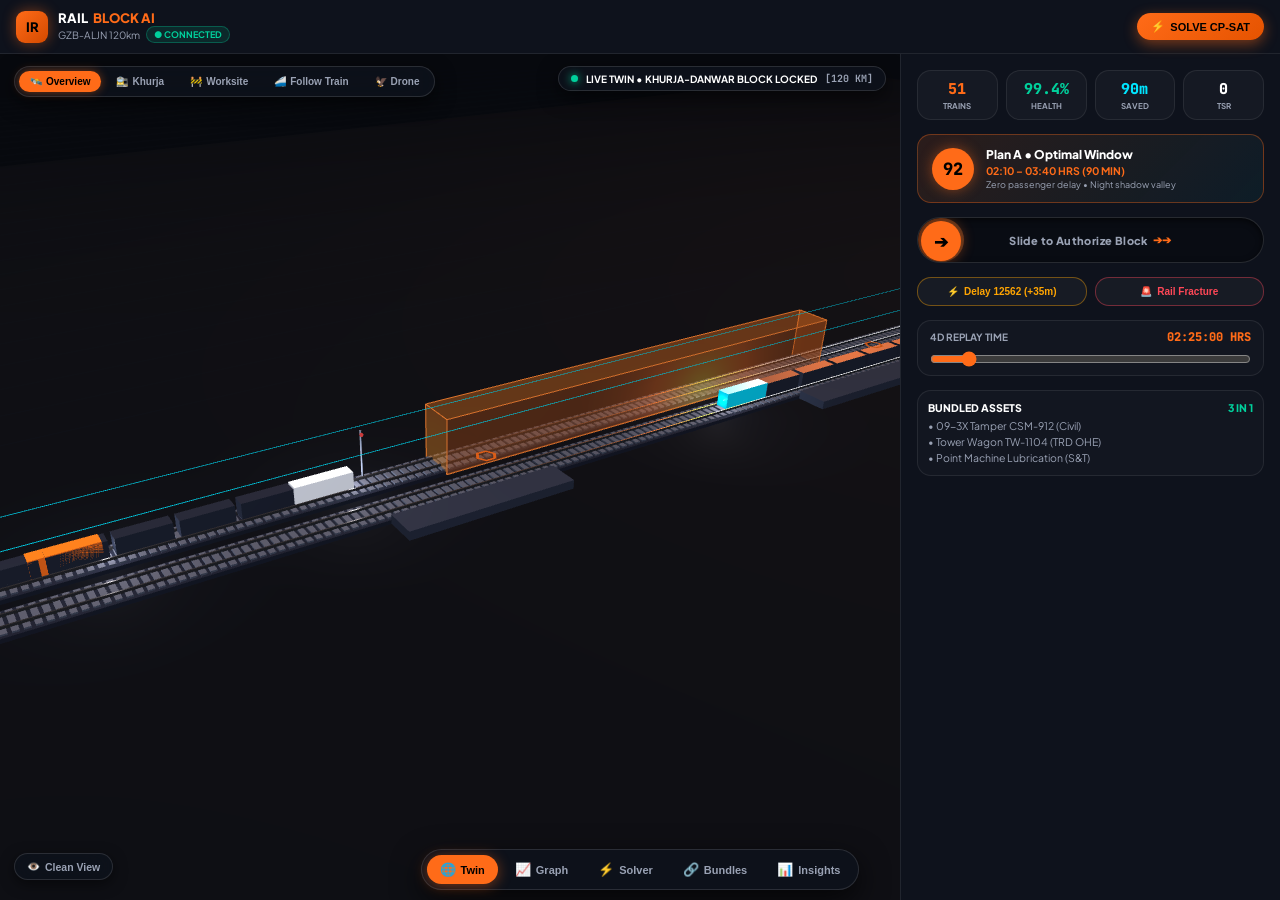
==== commit def67d2c: "fix(ui): remove overlay blocking train animation, provide clean view for mobile and laptop" ====
--- a/src/web/index.html
+++ b/src/web/index.html
@@ -5,12 +5,12 @@
   <meta name="viewport" content="width=device-width, initial-scale=1.0, maximum-scale=1.0, user-scalable=no, viewport-fit=cover">
   <title>SIH26027 — Indian Railways AI Block Planning & Digital Twin</title>
   
-  <!-- Fonts: Inter & JetBrains Mono -->
+  <!-- Fonts -->
   <link rel="preconnect" href="https://fonts.googleapis.com">
   <link rel="preconnect" href="https://fonts.gstatic.com" crossorigin>
   <link href="https://fonts.googleapis.com/css2?family=Plus+Jakarta+Sans:wght@400;500;600;700;800&family=JetBrains+Mono:wght@500;700;800&display=swap" rel="stylesheet">
 
-  <!-- Three.js with local and CDN fallback -->
+  <!-- Three.js + OrbitControls -->
   <script src="js/three.min.js"></script>
   <script>window.THREE || document.write('<script src="https://cdnjs.cloudflare.com/ajax/libs/three.js/r128/three.min.js"><\/script>')</script>
   <script src="js/OrbitControls.js"></script>
@@ -18,22 +18,20 @@
 
   <style>
     :root {
-      /* FI MONEY / NEO-BANKING DARK THEME */
-      --bg-base: #080a10;
-      --bg-surface: #0f131d;
-      --bg-surface-elevated: #161c2b;
-      --bg-card: #141824;
-      --bg-card-hover: #1c2233;
-      --bg-glass: rgba(18, 23, 36, 0.82);
+      --bg-base: #07090e;
+      --bg-surface: #0e121c;
+      --bg-surface-elevated: #151a28;
+      --bg-card: #131826;
+      --bg-card-hover: #1a2133;
+      --bg-glass: rgba(14, 18, 28, 0.86);
       
       --border-subtle: rgba(255, 255, 255, 0.08);
       --border-focus: rgba(255, 107, 24, 0.5);
       --border-glass: rgba(255, 255, 255, 0.12);
 
-      /* Fi Accents: Industrial Orange + Cyber Teal */
       --fi-orange: #ff6b18;
-      --fi-orange-glow: rgba(255, 107, 24, 0.4);
-      --fi-orange-light: #ff873d;
+      --fi-orange-glow: rgba(255, 107, 24, 0.45);
+      --fi-orange-light: #ff8533;
       --fi-teal: #00e5ff;
       --fi-teal-glow: rgba(0, 229, 255, 0.35);
       --fi-green: #00d09c;
@@ -43,12 +41,12 @@
 
       --text-primary: #ffffff;
       --text-secondary: #9aa2b4;
-      --text-tertiary: #60687c;
+      --text-tertiary: #5d667a;
 
       --radius-sm: 8px;
       --radius-md: 14px;
       --radius-lg: 20px;
-      --radius-xl: 28px;
+      --radius-xl: 26px;
       --radius-full: 9999px;
 
       --font-main: 'Plus Jakarta Sans', -apple-system, BlinkMacSystemFont, "Segoe UI", sans-serif;
@@ -78,16 +76,16 @@
       -webkit-font-smoothing: antialiased;
     }
 
-    /* TOP FI APP BAR */
+    /* TOP HEADER */
     .fi-app-bar {
-      height: 60px;
+      height: 54px;
       background: var(--bg-surface);
       border-bottom: 1px solid var(--border-subtle);
       display: flex;
       align-items: center;
       justify-content: space-between;
       padding: 0 16px;
-      z-index: 40;
+      z-index: 50;
       flex-shrink: 0;
     }
 
@@ -98,17 +96,17 @@
     }
 
     .fi-logo-squircle {
-      width: 36px;
-      height: 36px;
+      width: 32px;
+      height: 32px;
       background: linear-gradient(135deg, var(--fi-orange), #d44a00);
-      border-radius: 10px;
+      border-radius: 9px;
       display: flex;
       align-items: center;
       justify-content: center;
       font-weight: 900;
-      font-size: 15px;
+      font-size: 13px;
       color: #000;
-      box-shadow: 0 0 16px var(--fi-orange-glow);
+      box-shadow: 0 0 14px var(--fi-orange-glow);
     }
 
     .fi-brand-info h1 {
@@ -117,7 +115,7 @@
       color: #fff;
       display: flex;
       align-items: center;
-      gap: 6px;
+      gap: 5px;
     }
 
     .fi-brand-info h1 span.fi-accent {
@@ -137,10 +135,10 @@
       align-items: center;
       gap: 4px;
       font-weight: 700;
-      font-size: 9.5px;
+      font-size: 9px;
       padding: 2px 7px;
       border-radius: var(--radius-full);
-      background: rgba(0, 208, 156, 0.1);
+      background: rgba(0, 208, 156, 0.12);
       color: var(--fi-green);
       border: 1px solid rgba(0, 208, 156, 0.3);
     }
@@ -149,6 +147,25 @@
       display: flex;
       align-items: center;
       gap: 8px;
+    }
+
+    .btn-fi-icon {
+      background: rgba(255, 255, 255, 0.05);
+      border: 1px solid var(--border-glass);
+      color: #fff;
+      width: 34px;
+      height: 34px;
+      border-radius: var(--radius-full);
+      display: flex;
+      align-items: center;
+      justify-content: center;
+      cursor: pointer;
+      font-size: 13px;
+      transition: all 0.2s;
+    }
+
+    .btn-fi-icon:hover {
+      background: rgba(255, 255, 255, 0.1);
     }
 
     .btn-fi-pill {
@@ -164,14 +181,12 @@
       align-items: center;
       gap: 5px;
       box-shadow: 0 4px 14px var(--fi-orange-glow);
-      transition: all 0.2s cubic-bezier(0.16, 1, 0.3, 1);
-    }
-
-    .btn-fi-pill:active {
-      transform: scale(0.94);
-    }
-
-    /* MAIN VIEW CONTAINER */
+      transition: all 0.2s;
+    }
+
+    .btn-fi-pill:active { transform: scale(0.95); }
+
+    /* MAIN STACK CONTAINER */
     .fi-main-container {
       flex: 1;
       position: relative;
@@ -187,7 +202,7 @@
       bottom: 0;
       display: none;
       opacity: 0;
-      transition: opacity 0.25s ease;
+      transition: opacity 0.2s ease;
       background: var(--bg-base);
     }
 
@@ -198,13 +213,23 @@
     }
 
     /* ==========================================================================
-       VIEW 1: 3D DIGITAL TWIN + FI BOTTOM SHEET
+       VIEW 1: CLEAN 3D DIGITAL TWIN + NON-BLOCKING CONTROLS
        ========================================================================== */
-    .twin-viewport-wrapper {
+    .twin-layout-container {
       width: 100%;
+      height: 100%;
+      display: flex;
+      position: relative;
+      overflow: hidden;
+    }
+
+    /* 3D Canvas Column: 100% unobstructed stage */
+    .twin-canvas-column {
+      flex: 1;
       height: 100%;
       position: relative;
       overflow: hidden;
+      background: #07090e;
     }
 
     #canvas3DContainer {
@@ -213,23 +238,23 @@
       position: absolute;
       top: 0;
       left: 0;
-    }
-
-    /* Floating Camera & Action Bar at Top */
-    .fi-floating-cam-bar {
+      display: block;
+    }
+
+    /* Sleek Floating Camera Controls Pill */
+    .fi-cam-floating-bar {
       position: absolute;
-      top: 14px;
-      left: 50%;
-      transform: translateX(-50%);
-      display: flex;
-      align-items: center;
-      gap: 5px;
-      background: var(--bg-glass);
+      top: 12px;
+      left: 14px;
+      display: flex;
+      align-items: center;
+      gap: 4px;
+      background: rgba(14, 18, 28, 0.85);
       backdrop-filter: blur(16px);
       border: 1px solid var(--border-glass);
-      padding: 4px 6px;
+      padding: 4px;
       border-radius: var(--radius-full);
-      box-shadow: 0 8px 24px rgba(0, 0, 0, 0.6);
+      box-shadow: 0 6px 20px rgba(0, 0, 0, 0.6);
       z-index: 20;
     }
 
@@ -237,12 +262,16 @@
       background: transparent;
       border: none;
       color: var(--text-secondary);
-      font-size: 10.5px;
+      font-size: 10px;
       font-weight: 700;
       padding: 5px 11px;
       border-radius: var(--radius-full);
       cursor: pointer;
+      display: flex;
+      align-items: center;
+      gap: 4px;
       transition: all 0.15s;
+      white-space: nowrap;
     }
 
     .fi-cam-chip:hover { color: #fff; }
@@ -250,19 +279,18 @@
       background: var(--fi-orange);
       color: #000;
       font-weight: 800;
-      box-shadow: 0 0 12px var(--fi-orange-glow);
-    }
-
-    /* Floating HUD Toast Alert */
-    .fi-floating-hud-toast {
+      box-shadow: 0 0 10px var(--fi-orange-glow);
+    }
+
+    /* Sleek Floating Status Pill at Top Right of 3D Canvas */
+    .fi-status-floating-pill {
       position: absolute;
-      top: 56px;
-      left: 50%;
-      transform: translateX(-50%);
-      background: rgba(18, 23, 36, 0.92);
-      backdrop-filter: blur(12px);
+      top: 12px;
+      right: 14px;
+      background: rgba(14, 18, 28, 0.85);
+      backdrop-filter: blur(16px);
       border: 1px solid var(--border-glass);
-      padding: 6px 16px;
+      padding: 5px 12px;
       border-radius: var(--radius-full);
       font-size: 10px;
       font-weight: 700;
@@ -270,19 +298,18 @@
       display: flex;
       align-items: center;
       gap: 8px;
+      box-shadow: 0 6px 20px rgba(0, 0, 0, 0.6);
+      z-index: 20;
       pointer-events: none;
-      z-index: 15;
-      box-shadow: 0 4px 16px rgba(0, 0, 0, 0.5);
-      white-space: nowrap;
-    }
-
-    .fi-dot-pulse {
+    }
+
+    .fi-dot-live {
       width: 7px;
       height: 7px;
       border-radius: 50%;
-      background: var(--fi-orange);
-      box-shadow: 0 0 8px var(--fi-orange);
-      animation: fiPulse 1.5s infinite;
+      background: var(--fi-green);
+      box-shadow: 0 0 8px var(--fi-green);
+      animation: fiPulse 1.6s infinite;
     }
 
     @keyframes fiPulse {
@@ -290,316 +317,377 @@
       50% { opacity: 1; transform: scale(1.3); }
     }
 
-    /* Quick Action Floating Pills */
-    .fi-quick-actions-bar {
+    /* Full-screen Clean Mode Toggle Button */
+    .fi-clean-mode-btn {
       position: absolute;
-      top: 96px;
-      right: 14px;
+      bottom: 20px;
+      left: 14px;
+      background: rgba(14, 18, 28, 0.85);
+      backdrop-filter: blur(14px);
+      border: 1px solid var(--border-glass);
+      color: var(--text-secondary);
+      font-size: 10.5px;
+      font-weight: 700;
+      padding: 6px 12px;
+      border-radius: var(--radius-full);
+      cursor: pointer;
+      display: flex;
+      align-items: center;
+      gap: 5px;
+      z-index: 25;
+      box-shadow: 0 4px 14px rgba(0,0,0,0.5);
+      transition: all 0.2s;
+    }
+
+    .fi-clean-mode-btn:hover {
+      color: #fff;
+      border-color: rgba(255, 255, 255, 0.25);
+    }
+
+    /* ==========================================================================
+       SIDEBAR / DRAWER CONTROLS: NEVER OVERLAY THE TRAINS!
+       ========================================================================== */
+    
+    /* Desktop Sidebar (Laptop Version >= 900px) */
+    .twin-sidebar-column {
+      width: 380px;
+      min-width: 380px;
+      height: 100%;
+      overflow-y: auto;
+      background: var(--bg-surface);
+      border-left: 1px solid var(--border-subtle);
       display: flex;
       flex-direction: column;
+      gap: 14px;
+      padding: 16px;
+      padding-bottom: 90px;
+      z-index: 30;
+      flex-shrink: 0;
+    }
+
+    /* Mobile Sheet State (Mobile Version < 900px) */
+    @media (max-width: 899px) {
+      .twin-layout-container {
+        flex-direction: column;
+      }
+
+      /* On mobile, sidebar turns into a sleek, non-intrusive bottom drawer */
+      .twin-sidebar-column {
+        position: absolute;
+        bottom: 64px; /* Sits cleanly right above bottom dock */
+        left: 12px;
+        right: 12px;
+        width: auto;
+        min-width: 0;
+        height: auto;
+        max-height: 52px; /* DEFAULT COLLAPSED: PEEK MODE ONLY (Leaves 88% screen for trains!) */
+        border-radius: var(--radius-lg);
+        border: 1px solid var(--border-glass);
+        background: rgba(14, 18, 28, 0.92);
+        backdrop-filter: blur(24px);
+        box-shadow: 0 -8px 30px rgba(0, 0, 0, 0.7);
+        padding: 8px 14px 12px;
+        overflow: hidden;
+        transition: max-height 0.35s cubic-bezier(0.16, 1, 0.3, 1), transform 0.3s ease;
+      }
+
+      /* When expanded on mobile */
+      .twin-sidebar-column.expanded {
+        max-height: 72vh;
+        overflow-y: auto;
+      }
+
+      /* Hide floating camera bar labels on small screens for ultra-clean view */
+      .fi-cam-chip span.label { display: none; }
+      .fi-status-floating-pill span.sub { display: none; }
+    }
+
+    /* Mobile Drawer Handle Bar */
+    .fi-drawer-handle-row {
+      display: flex;
+      flex-direction: column;
+      align-items: center;
+      cursor: pointer;
+      margin-bottom: 4px;
+      flex-shrink: 0;
+    }
+
+    .fi-drawer-handle {
+      width: 38px;
+      height: 4px;
+      background: var(--text-tertiary);
+      border-radius: var(--radius-full);
+      margin-bottom: 6px;
+    }
+
+    .fi-drawer-peek-summary {
+      display: flex;
+      align-items: center;
+      justify-content: space-between;
+      width: 100%;
+      font-size: 11px;
+      font-weight: 800;
+      color: #fff;
+    }
+
+    .fi-drawer-peek-summary .peek-btn {
+      color: var(--fi-orange);
+      font-size: 10.5px;
+      display: flex;
+      align-items: center;
+      gap: 3px;
+    }
+
+    @media (min-width: 900px) {
+      .fi-drawer-handle-row { display: none; }
+    }
+
+    /* Mini KPI Grid */
+    .fi-kpi-grid {
+      display: grid;
+      grid-template-columns: repeat(4, 1fr);
       gap: 8px;
-      z-index: 20;
-    }
-
-    .fi-action-pill {
-      background: var(--bg-glass);
-      backdrop-filter: blur(14px);
+    }
+
+    .fi-kpi-box {
+      background: rgba(255, 255, 255, 0.03);
+      border: 1px solid var(--border-subtle);
+      border-radius: var(--radius-md);
+      padding: 8px 4px;
+      text-align: center;
+      display: flex;
+      flex-direction: column;
+      gap: 2px;
+    }
+
+    .fi-kpi-box .v {
+      font-size: 15px;
+      font-weight: 800;
+      color: #fff;
+      font-family: var(--font-mono);
+    }
+
+    .fi-kpi-box .v.orange { color: var(--fi-orange); }
+    .fi-kpi-box .v.green { color: var(--fi-green); }
+    .fi-kpi-box .v.teal { color: var(--fi-teal); }
+    .fi-kpi-box .l { font-size: 8px; color: var(--text-secondary); text-transform: uppercase; font-weight: 700; }
+
+    /* Recommended Plan Hero Card */
+    .fi-plan-hero-card {
+      background: linear-gradient(135deg, rgba(255, 107, 24, 0.12), rgba(0, 229, 255, 0.05));
+      border: 1px solid rgba(255, 107, 24, 0.35);
+      border-radius: var(--radius-md);
+      padding: 12px 14px;
+      display: flex;
+      align-items: center;
+      gap: 12px;
+    }
+
+    .fi-score-circle {
+      width: 42px;
+      height: 42px;
+      background: var(--fi-orange);
+      color: #000;
+      border-radius: 50%;
+      display: flex;
+      align-items: center;
+      justify-content: center;
+      font-size: 17px;
+      font-weight: 900;
+      font-family: var(--font-mono);
+      box-shadow: 0 0 14px var(--fi-orange-glow);
+      flex-shrink: 0;
+    }
+
+    .fi-plan-details h4 {
+      font-size: 12px;
+      font-weight: 800;
+      color: #fff;
+    }
+
+    .fi-plan-details p {
+      font-size: 10.5px;
+      color: var(--fi-orange);
+      font-weight: 700;
+      margin-top: 2px;
+    }
+
+    .fi-plan-details small {
+      font-size: 9px;
+      color: var(--text-secondary);
+      display: block;
+      margin-top: 2px;
+    }
+
+    /* THE ICONIC FI MONEY "SLIDE TO AUTHORIZE" SWIPE GESTURE */
+    .fi-slide-action-box {
+      display: flex;
+      flex-direction: column;
+      gap: 6px;
+    }
+
+    .fi-slider-runway {
+      position: relative;
+      height: 46px;
+      background: #090c13;
+      border: 1px solid var(--border-glass);
+      border-radius: var(--radius-full);
+      overflow: hidden;
+      display: flex;
+      align-items: center;
+      justify-content: center;
+      user-select: none;
+      box-shadow: inset 0 2px 6px rgba(0,0,0,0.6);
+    }
+
+    .fi-slider-label {
+      font-size: 11px;
+      font-weight: 800;
+      color: var(--text-secondary);
+      letter-spacing: 0.4px;
+      pointer-events: none;
+      z-index: 5;
+      display: flex;
+      align-items: center;
+      gap: 5px;
+      transition: opacity 0.2s;
+    }
+
+    .fi-slider-label span.pulse-arrow {
+      color: var(--fi-orange);
+      animation: fiArrowShift 1.6s infinite;
+    }
+
+    @keyframes fiArrowShift {
+      0%, 100% { opacity: 0.4; transform: translateX(0); }
+      50% { opacity: 1; transform: translateX(4px); }
+    }
+
+    .fi-slider-fill-progress {
+      position: absolute;
+      top: 0;
+      left: 0;
+      height: 100%;
+      width: 46px;
+      background: linear-gradient(90deg, var(--fi-orange), var(--fi-orange-light));
+      border-radius: var(--radius-full);
+      opacity: 0.28;
+      pointer-events: none;
+    }
+
+    .fi-slider-dragger {
+      position: absolute;
+      top: 3px;
+      left: 3px;
+      width: 40px;
+      height: 40px;
+      background: var(--fi-orange);
+      border-radius: 50%;
+      display: flex;
+      align-items: center;
+      justify-content: center;
+      color: #000;
+      font-size: 17px;
+      font-weight: 900;
+      cursor: grab;
+      z-index: 10;
+      box-shadow: 0 0 14px var(--fi-orange-glow);
+    }
+
+    .fi-slider-dragger:active {
+      cursor: grabbing;
+      transform: scale(0.95);
+    }
+
+    .fi-slider-runway.authorized {
+      background: rgba(0, 208, 156, 0.15);
+      border-color: var(--fi-green);
+    }
+
+    .fi-slider-runway.authorized .fi-slider-label {
+      color: var(--fi-green);
+      font-weight: 900;
+    }
+
+    .fi-slider-runway.authorized .fi-slider-dragger {
+      background: var(--fi-green);
+      box-shadow: 0 0 16px var(--fi-green-glow);
+    }
+
+    /* Quick Disruption Action Chips */
+    .fi-actions-row {
+      display: grid;
+      grid-template-columns: 1fr 1fr;
+      gap: 8px;
+    }
+
+    .fi-btn-action {
+      background: rgba(255, 255, 255, 0.04);
       border: 1px solid var(--border-glass);
       color: #fff;
       font-size: 10px;
       font-weight: 700;
-      padding: 6px 12px;
-      border-radius: var(--radius-full);
+      padding: 8px 10px;
+      border-radius: var(--radius-md);
       cursor: pointer;
       display: flex;
       align-items: center;
-      gap: 6px;
-      box-shadow: 0 4px 14px rgba(0,0,0,0.4);
+      justify-content: center;
+      gap: 5px;
       transition: all 0.15s;
     }
 
-    .fi-action-pill:active { transform: scale(0.95); }
-    .fi-action-pill.warning { border-color: rgba(255, 165, 2, 0.4); color: var(--fi-amber); }
-    .fi-action-pill.danger { border-color: rgba(255, 71, 87, 0.4); color: var(--fi-red); }
-
-    /* FI BOTTOM SHEET (TACTILE PULL-UP DRAWER) */
-    .fi-bottom-sheet {
-      position: absolute;
-      bottom: 68px; /* Above Bottom Dock */
-      left: 14px;
-      right: 14px;
-      background: var(--bg-glass);
-      backdrop-filter: blur(24px);
-      border: 1px solid var(--border-glass);
-      border-radius: var(--radius-lg);
-      box-shadow: 0 -8px 32px rgba(0, 0, 0, 0.7);
-      z-index: 25;
-      display: flex;
-      flex-direction: column;
-      max-height: 480px;
-      transition: transform 0.35s cubic-bezier(0.16, 1, 0.3, 1), max-height 0.35s;
-      overflow: hidden;
-    }
-
-    .fi-sheet-handle-bar {
-      height: 24px;
-      display: flex;
-      align-items: center;
-      justify-content: center;
-      cursor: pointer;
-      flex-shrink: 0;
-    }
-
-    .fi-sheet-handle {
-      width: 36px;
-      height: 4px;
-      background: var(--text-tertiary);
-      border-radius: var(--radius-full);
-      transition: background 0.15s;
-    }
-
-    .fi-bottom-sheet:hover .fi-sheet-handle {
-      background: var(--text-secondary);
-    }
-
-    .fi-sheet-content {
-      padding: 0 16px 16px;
-      overflow-y: auto;
-      display: flex;
-      flex-direction: column;
-      gap: 12px;
-    }
-
-    /* Fi KPI Compact Grid */
-    .fi-kpi-row {
-      display: grid;
-      grid-template-columns: repeat(4, 1fr);
-      gap: 8px;
-    }
-
-    .fi-kpi-card {
-      background: rgba(255, 255, 255, 0.03);
+    .fi-btn-action:active { transform: scale(0.96); }
+    .fi-btn-action.warning { border-color: rgba(255, 165, 2, 0.4); color: var(--fi-amber); }
+    .fi-btn-action.danger { border-color: rgba(255, 71, 87, 0.4); color: var(--fi-red); }
+
+    /* 4D Timeline Scrubber */
+    .fi-timeline-card {
+      background: rgba(255, 255, 255, 0.02);
       border: 1px solid var(--border-subtle);
       border-radius: var(--radius-md);
-      padding: 8px 6px;
-      text-align: center;
+      padding: 8px 12px;
       display: flex;
       flex-direction: column;
-      gap: 2px;
-    }
-
-    .fi-kpi-card .val {
-      font-size: 16px;
-      font-weight: 800;
-      color: #fff;
+      gap: 6px;
+    }
+
+    .fi-timeline-header {
+      display: flex;
+      justify-content: space-between;
+      align-items: center;
+      font-size: 10px;
+      color: var(--text-secondary);
+      font-weight: 700;
+    }
+
+    .fi-timeline-clock {
       font-family: var(--font-mono);
-    }
-
-    .fi-kpi-card .val.orange { color: var(--fi-orange); }
-    .fi-kpi-card .val.green { color: var(--fi-green); }
-    .fi-kpi-card .val.teal { color: var(--fi-teal); }
-    .fi-kpi-card .lbl { font-size: 8px; color: var(--text-secondary); text-transform: uppercase; font-weight: 700; }
-
-    /* Fi Recommendation Hero Card */
-    .fi-hero-insight-card {
-      background: linear-gradient(135deg, rgba(255, 107, 24, 0.1), rgba(0, 229, 255, 0.05));
-      border: 1px solid rgba(255, 107, 24, 0.35);
-      border-radius: var(--radius-md);
-      padding: 12px 14px;
-      display: flex;
-      align-items: center;
-      justify-content: space-between;
-      gap: 10px;
-    }
-
-    .fi-score-circle {
-      width: 44px;
-      height: 44px;
-      background: var(--fi-orange);
-      color: #000;
-      border-radius: 50%;
-      display: flex;
-      align-items: center;
-      justify-content: center;
-      font-size: 18px;
-      font-weight: 900;
-      font-family: var(--font-mono);
-      box-shadow: 0 0 16px var(--fi-orange-glow);
-      flex-shrink: 0;
-    }
-
-    .fi-insight-text {
-      flex: 1;
-    }
-
-    .fi-insight-text h4 {
       font-size: 12px;
       font-weight: 800;
-      color: #fff;
-    }
-
-    .fi-insight-text p {
-      font-size: 10px;
       color: var(--fi-orange);
-      font-weight: 700;
-      margin-top: 2px;
-    }
-
-    .fi-insight-text small {
-      font-size: 9px;
-      color: var(--text-secondary);
-      display: block;
-      margin-top: 2px;
-    }
-
-    /* SLIDE TO AUTHORIZE COMPONENT (ICONIC FI MONEY GESTURE) */
-    .fi-slider-container {
-      position: relative;
-      height: 48px;
-      background: #0d111a;
-      border: 1px solid var(--border-glass);
-      border-radius: var(--radius-full);
-      overflow: hidden;
-      display: flex;
-      align-items: center;
-      justify-content: center;
-      user-select: none;
-      margin-top: 4px;
-      box-shadow: inset 0 2px 6px rgba(0,0,0,0.5);
-    }
-
-    .fi-slider-track-text {
-      font-size: 11px;
-      font-weight: 800;
-      color: var(--text-secondary);
-      letter-spacing: 0.5px;
-      pointer-events: none;
-      z-index: 5;
-      display: flex;
-      align-items: center;
-      gap: 6px;
-      transition: opacity 0.2s;
-    }
-
-    .fi-slider-track-text span.shimmer {
-      color: var(--fi-orange);
-      animation: textShimmer 2s infinite;
-    }
-
-    @keyframes textShimmer {
-      0%, 100% { opacity: 0.4; }
-      50% { opacity: 1; }
-    }
-
-    .fi-slider-fill {
-      position: absolute;
-      top: 0;
-      left: 0;
-      height: 100%;
-      width: 48px;
-      background: linear-gradient(90deg, var(--fi-orange), var(--fi-orange-light));
-      border-radius: var(--radius-full);
-      opacity: 0.25;
-      pointer-events: none;
-    }
-
-    .fi-slider-thumb {
-      position: absolute;
-      top: 3px;
-      left: 3px;
-      width: 42px;
-      height: 42px;
-      background: var(--fi-orange);
-      border-radius: 50%;
-      display: flex;
-      align-items: center;
-      justify-content: center;
-      color: #000;
-      font-size: 18px;
-      font-weight: 900;
-      cursor: grab;
-      z-index: 10;
-      box-shadow: 0 0 14px var(--fi-orange-glow);
-      transition: background 0.2s;
-    }
-
-    .fi-slider-thumb:active {
-      cursor: grabbing;
-      transform: scale(0.96);
-    }
-
-    .fi-slider-container.authorized {
-      background: rgba(0, 208, 156, 0.15);
-      border-color: var(--fi-green);
-    }
-
-    .fi-slider-container.authorized .fi-slider-track-text {
-      color: var(--fi-green);
-      font-weight: 900;
-    }
-
-    .fi-slider-container.authorized .fi-slider-thumb {
-      background: var(--fi-green);
-      box-shadow: 0 0 16px var(--fi-green-glow);
-    }
-
-    /* 4D Timeline Scrubber */
-    .fi-timeline-row {
-      display: flex;
-      align-items: center;
-      gap: 10px;
-      background: rgba(255, 255, 255, 0.02);
-      border: 1px solid var(--border-subtle);
-      padding: 6px 12px;
-      border-radius: var(--radius-md);
-    }
-
-    .fi-time-clock {
-      font-family: var(--font-mono);
-      font-size: 13px;
-      font-weight: 800;
-      color: var(--fi-orange);
-      min-width: 60px;
-    }
-
-    .fi-slider-range {
-      flex: 1;
+    }
+
+    .fi-range-input {
+      width: 100%;
       accent-color: var(--fi-orange);
       cursor: pointer;
     }
 
     /* ==========================================================================
-       VIEW 2: MASTER TRAIN GRAPH
+       OTHER FULL VIEW DECKS (Graph, Solver, Bundles, Insights)
        ========================================================================== */
     .fi-deck-container {
       width: 100%;
       height: 100%;
       overflow-y: auto;
       padding: 16px;
-      padding-bottom: 90px; /* space for dock */
+      padding-bottom: 90px;
       display: flex;
       flex-direction: column;
-      gap: 16px;
-    }
-
-    .fi-graph-wrapper {
-      height: 380px;
-      background: #0a0d14;
-      border: 1px solid var(--border-subtle);
-      border-radius: var(--radius-lg);
-      position: relative;
-      overflow: hidden;
-    }
-
-    #timeDistanceCanvas {
-      width: 100%;
-      height: 100%;
-      display: block;
-    }
-
-    /* ==========================================================================
-       VIEW 3: CP-SAT OPTIMIZER & XAI
-       ========================================================================== */
+      gap: 14px;
+    }
+
     .fi-card {
       background: var(--bg-surface);
       border: 1px solid var(--border-subtle);
@@ -633,118 +721,28 @@
       font-family: var(--font-mono);
     }
 
-    .fi-pareto-grid {
-      display: grid;
-      grid-template-columns: repeat(auto-fit, minmax(260px, 1fr));
-      gap: 12px;
-    }
-
-    .fi-plan-card {
-      background: var(--bg-card);
+    /* Master Graph Canvas */
+    .fi-graph-wrapper {
+      height: 380px;
+      background: #090c13;
       border: 1px solid var(--border-subtle);
-      border-radius: var(--radius-md);
-      padding: 14px;
-      cursor: pointer;
-      transition: all 0.2s;
-    }
-
-    .fi-plan-card:hover { background: var(--bg-card-hover); }
-    .fi-plan-card.active {
-      border-color: var(--fi-orange);
-      background: rgba(255, 107, 24, 0.08);
-      box-shadow: 0 0 16px rgba(255, 107, 24, 0.15);
-    }
-
-    .fi-plan-card-header {
-      display: flex;
-      justify-content: space-between;
-      align-items: center;
-      margin-bottom: 6px;
+      border-radius: var(--radius-lg);
+      position: relative;
+      overflow: hidden;
+    }
+
+    #timeDistanceCanvas {
+      width: 100%;
+      height: 100%;
+      display: block;
     }
 
     /* ==========================================================================
-       VIEW 4: SHADOW BUNDLING
-       ========================================================================== */
-    .fi-savings-hero {
-      background: linear-gradient(135deg, rgba(0, 208, 156, 0.12), rgba(0, 229, 255, 0.05));
-      border: 1px solid var(--fi-green);
-      border-radius: var(--radius-lg);
-      padding: 18px;
-      display: flex;
-      align-items: center;
-      justify-content: space-between;
-      box-shadow: 0 0 20px rgba(0, 208, 156, 0.15);
-    }
-
-    .fi-savings-val {
-      font-size: 32px;
-      font-weight: 900;
-      color: var(--fi-green);
-      font-family: var(--font-mono);
-    }
-
-    /* ==========================================================================
-       VIEW 5: SIMPY BENCHMARKS
-       ========================================================================== */
-    .fi-bench-hero {
-      background: linear-gradient(135deg, rgba(255, 107, 24, 0.14), rgba(0, 229, 255, 0.06));
-      border: 1px solid var(--fi-orange);
-      border-radius: var(--radius-lg);
-      padding: 18px;
-      display: flex;
-      align-items: center;
-      justify-content: space-between;
-      box-shadow: 0 0 20px var(--fi-orange-glow);
-    }
-
-    .fi-bench-val {
-      font-size: 36px;
-      font-weight: 900;
-      color: var(--fi-orange);
-      font-family: var(--font-mono);
-    }
-
-    .fi-bar-row {
-      display: flex;
-      flex-direction: column;
-      gap: 4px;
-      margin-bottom: 10px;
-    }
-
-    .fi-bar-label {
-      display: flex;
-      justify-content: space-between;
-      font-size: 11px;
-      font-weight: 700;
-    }
-
-    .fi-bar-bg {
-      height: 22px;
-      background: #0d111a;
-      border-radius: var(--radius-full);
-      overflow: hidden;
-      position: relative;
-    }
-
-    .fi-bar-inner {
-      height: 100%;
-      border-radius: var(--radius-full);
-      display: flex;
-      align-items: center;
-      padding-left: 10px;
-      font-size: 10px;
-      font-weight: 800;
-      color: #fff;
-      font-family: var(--font-mono);
-      transition: width 0.8s cubic-bezier(0.16, 1, 0.3, 1);
-    }
-
-    /* ==========================================================================
-       BOTTOM FLOATING FI NAVIGATION DOCK
+       BOTTOM FLOATING FI DOCK (NAVIGATION BAR)
        ========================================================================== */
     .fi-bottom-dock-wrapper {
       position: fixed;
-      bottom: max(14px, var(--safe-bottom));
+      bottom: max(10px, var(--safe-bottom));
       left: 0;
       right: 0;
       display: flex;
@@ -755,30 +753,30 @@
 
     .fi-bottom-dock {
       pointer-events: auto;
-      background: rgba(15, 19, 29, 0.9);
+      background: rgba(14, 18, 28, 0.92);
       backdrop-filter: blur(24px);
       border: 1px solid var(--border-glass);
-      padding: 6px;
+      padding: 5px;
       border-radius: var(--radius-full);
       display: flex;
       align-items: center;
       gap: 4px;
-      box-shadow: 0 10px 30px rgba(0, 0, 0, 0.7), 0 0 20px rgba(0, 0, 0, 0.5);
+      box-shadow: 0 10px 30px rgba(0, 0, 0, 0.7);
     }
 
     .fi-dock-item {
       background: transparent;
       border: none;
       color: var(--text-secondary);
-      padding: 8px 14px;
+      padding: 7px 13px;
       border-radius: var(--radius-full);
       font-size: 11px;
       font-weight: 700;
       cursor: pointer;
       display: flex;
       align-items: center;
-      gap: 6px;
-      transition: all 0.2s cubic-bezier(0.16, 1, 0.3, 1);
+      gap: 5px;
+      transition: all 0.2s;
     }
 
     .fi-dock-item:hover { color: #fff; }
@@ -793,30 +791,11 @@
     .fi-dock-item .dock-icon {
       font-size: 13px;
     }
-
-    /* DESKTOP RESPONSIVE ADAPTATION */
-    @media (min-width: 900px) {
-      .twin-viewport-wrapper {
-        display: grid;
-        grid-template-columns: 1fr 380px;
-      }
-
-      .fi-bottom-sheet {
-        position: static;
-        margin: 16px;
-        max-height: none;
-        height: calc(100% - 32px);
-      }
-
-      .fi-sheet-handle-bar {
-        display: none;
-      }
-    }
   </style>
 </head>
 <body class="fi-body">
 
-  <!-- TOP FI APP BAR -->
+  <!-- TOP HEADER -->
   <header class="fi-app-bar">
     <div class="fi-brand">
       <div class="fi-logo-squircle">IR</div>
@@ -824,7 +803,7 @@
         <h1>RAIL <span class="fi-accent">BLOCK AI</span></h1>
         <div class="fi-brand-sub">
           <span>GZB-ALJN 120km</span>
-          <span id="fiStatusChip" class="fi-status-pill">● CONNECTED</span>
+          <span class="fi-status-pill">● CONNECTED</span>
         </div>
       </div>
     </div>
@@ -836,289 +815,216 @@
     </div>
   </header>
 
-  <!-- MAIN VIEW CONTAINERS -->
+  <!-- MAIN VIEW DECK -->
   <main class="fi-main-container">
 
-    <!-- VIEW 1: 3D DIGITAL TWIN + FI BOTTOM SHEET -->
+    <!-- VIEW 1: 3D DIGITAL TWIN + NON-BLOCKING CONTROLS -->
     <section class="fi-view-pane active" id="pane-twin3d">
-      <div class="twin-viewport-wrapper">
+      <div class="twin-layout-container">
         
-        <!-- 3D Canvas -->
-        <div id="canvas3DContainer"></div>
-
-        <!-- Floating Camera Presets Pill Bar -->
-        <div class="fi-floating-cam-bar">
-          <button class="fi-cam-chip active" data-cam="overview">Overview</button>
-          <button class="fi-cam-chip" data-cam="station_focus">Khurja</button>
-          <button class="fi-cam-chip" data-cam="block_focus">Worksite</button>
-          <button class="fi-cam-chip" data-cam="isometric_high">Drone</button>
-        </div>
-
-        <!-- Floating Live Status Toast -->
-        <div class="fi-floating-hud-toast">
-          <span class="fi-dot-pulse"></span>
-          <span id="hudStatusMsg">LIVE 3D TWIN • KHURJA-DANWAR BLOCK PROTECTED</span>
-        </div>
-
-        <!-- Quick Action Floating Buttons -->
-        <div class="fi-quick-actions-bar">
-          <button class="fi-action-pill warning" id="btnQuickDelay">
-            <span>⚡</span> Delay +35m
-          </button>
-          <button class="fi-action-pill danger" id="btnQuickFracture">
-            <span>🚨</span> Rail Fracture
+        <!-- 3D Digital Twin Stage (100% CLEAN & UNOBSTRUCTED) -->
+        <div class="twin-canvas-column" id="twinCanvasColumn">
+          
+          <!-- WebGL Three.js Canvas -->
+          <div id="canvas3DContainer"></div>
+
+          <!-- Sleek Floating Camera Controls Pill -->
+          <div class="fi-cam-floating-bar" id="fiCamBar">
+            <button class="fi-cam-chip active" data-cam="overview">
+              <span>🛰️</span><span class="label">Overview</span>
+            </button>
+            <button class="fi-cam-chip" data-cam="station_focus">
+              <span>🚉</span><span class="label">Khurja</span>
+            </button>
+            <button class="fi-cam-chip" data-cam="block_focus">
+              <span>🚧</span><span class="label">Worksite</span>
+            </button>
+            <button class="fi-cam-chip" data-cam="follow_train">
+              <span>🚄</span><span class="label">Follow Train</span>
+            </button>
+            <button class="fi-cam-chip" data-cam="isometric_high">
+              <span>🦅</span><span class="label">Drone</span>
+            </button>
+          </div>
+
+          <!-- Sleek Floating Telemetry Status Pill -->
+          <div class="fi-status-floating-pill" id="fiStatusPill">
+            <span class="fi-dot-live"></span>
+            <span id="hudStatusMsg">LIVE TWIN • KHURJA-DANWAR BLOCK LOCKED</span>
+            <span class="sub" style="color: var(--text-secondary); font-family: var(--font-mono);">[120 KM]</span>
+          </div>
+
+          <!-- 1-Click Clean / Full Immersion Mode Toggle Button -->
+          <button class="fi-clean-mode-btn" id="btnToggleCleanView" title="Toggle Clean Cinema View">
+            <span id="cleanViewIcon">👁️</span>
+            <span id="cleanViewText">Clean View</span>
           </button>
         </div>
 
-        <!-- Fi Money Expandable Bottom Sheet -->
-        <div class="fi-bottom-sheet" id="fiBottomSheet">
-          <div class="fi-sheet-handle-bar" id="fiSheetHandle">
-            <div class="fi-sheet-handle"></div>
+        <!-- Dedicated Operations Control Deck (SIDEBAR ON LAPTOP / PEEK DRAWER ON MOBILE) -->
+        <aside class="twin-sidebar-column" id="twinSidebar">
+          
+          <!-- Mobile Drawer Grab Handle & Peek Bar -->
+          <div class="fi-drawer-handle-row" id="drawerToggle">
+            <div class="fi-drawer-handle"></div>
+            <div class="fi-drawer-peek-summary">
+              <span>⚡ Plan A (90m Block)</span>
+              <span class="peek-btn" id="peekBtnLabel">▲ Controls & Authorize</span>
+            </div>
           </div>
 
-          <div class="fi-sheet-content">
-            <!-- Mini KPIs -->
-            <div class="fi-kpi-row">
-              <div class="fi-kpi-card">
-                <span class="val orange">51</span>
-                <span class="lbl">Trains</span>
+          <!-- 4 KPI Metrics -->
+          <div class="fi-kpi-grid">
+            <div class="fi-kpi-box">
+              <span class="v orange">51</span>
+              <span class="l">Trains</span>
+            </div>
+            <div class="fi-kpi-box">
+              <span class="v green">99.4%</span>
+              <span class="l">Health</span>
+            </div>
+            <div class="fi-kpi-box">
+              <span class="v teal">90m</span>
+              <span class="l">Saved</span>
+            </div>
+            <div class="fi-kpi-box">
+              <span class="v">0</span>
+              <span class="l">TSR</span>
+            </div>
+          </div>
+
+          <!-- Plan A Hero Card -->
+          <div class="fi-plan-hero-card">
+            <div class="fi-score-circle" id="heroScoreVal">92</div>
+            <div class="fi-plan-details">
+              <h4>Plan A • Optimal Window</h4>
+              <p id="heroWindowLabel">02:10 – 03:40 HRS (90 MIN)</p>
+              <small>Zero passenger delay • Night shadow valley</small>
+            </div>
+          </div>
+
+          <!-- Iconic Fi Money "Slide to Authorize" Gesture -->
+          <div class="fi-slide-action-box">
+            <div class="fi-slider-runway" id="fiSwipeContainer">
+              <div class="fi-slider-fill-progress" id="fiSwipeFill"></div>
+              <div class="fi-slider-label" id="fiSwipeTrackText">
+                <span>Slide to Authorize Block</span>
+                <span class="pulse-arrow">➔➔</span>
               </div>
-              <div class="fi-kpi-card">
-                <span class="val green">99.4%</span>
-                <span class="lbl">Asset Health</span>
+              <div class="fi-slider-dragger" id="fiSwipeThumb">➔</div>
+            </div>
+          </div>
+
+          <!-- Quick Disruption Simulation Buttons -->
+          <div class="fi-actions-row">
+            <button class="fi-btn-action warning" id="btnQuickDelay">
+              <span>⚡</span> Delay 12562 (+35m)
+            </button>
+            <button class="fi-btn-action danger" id="btnQuickFracture">
+              <span>🚨</span> Rail Fracture
+            </button>
+          </div>
+
+          <!-- 4D Interactive Timeline Scrubber -->
+          <div class="fi-timeline-card">
+            <div class="fi-timeline-header">
+              <span>4D REPLAY TIME</span>
+              <span class="fi-timeline-clock" id="clockDisplay">02:25:00 HRS</span>
+            </div>
+            <input type="range" class="fi-range-input" id="timeScrubber" min="0" max="1440" value="145">
+          </div>
+
+          <!-- Departmental Bundling Pill Card -->
+          <div style="background: rgba(255, 255, 255, 0.02); border: 1px solid var(--border-subtle); border-radius: var(--radius-md); padding: 10px; font-size: 10.5px;">
+            <div style="font-weight: 800; color: #fff; margin-bottom: 4px; display: flex; justify-content: space-between;">
+              <span>BUNDLED ASSETS</span>
+              <span style="color: var(--fi-green);">3 IN 1</span>
+            </div>
+            <div style="color: var(--text-secondary); line-height: 1.5;">
+              • 09-3X Tamper CSM-912 (Civil)<br>
+              • Tower Wagon TW-1104 (TRD OHE)<br>
+              • Point Machine Lubrication (S&T)
+            </div>
+          </div>
+
+        </aside>
+
+      </div>
+    </section>
+
+    <!-- VIEW 2: MASTER TRAIN GRAPH -->
+    <section class="fi-view-pane" id="pane-masterGraph">
+      <div class="fi-deck-container">
+        <div class="fi-card">
+          <div class="fi-card-header">
+            <h3>24-Hour Master Train Trajectory Graph</h3>
+            <span class="fi-pill-tag">SECTION CONTROLLER</span>
+          </div>
+          <p style="font-size: 11px; color: var(--text-secondary);">Distance (120 km) vs Time (24h) master chart showing all 51 trains and shadow block slot.</p>
+          <div class="fi-graph-wrapper">
+            <canvas id="timeDistanceCanvas"></canvas>
+          </div>
+        </div>
+      </div>
+    </section>
+
+    <!-- VIEW 3: CP-SAT OPTIMIZER & XAI -->
+    <section class="fi-view-pane" id="pane-optimizerDeck">
+      <div class="fi-deck-container">
+        <div class="fi-card">
+          <div class="fi-card-header">
+            <h3>Google OR-Tools CP-SAT Solver</h3>
+            <span class="fi-pill-tag">EXPLAINABLE AI</span>
+          </div>
+          <p style="font-size: 11px; color: var(--text-secondary);">Pareto-optimal candidate windows computed in 2.8s across 51 train paths.</p>
+          <div style="display: grid; grid-template-columns: repeat(auto-fit, minmax(240px, 1fr)); gap: 10px;">
+            <div style="background: rgba(255, 107, 24, 0.08); border: 1px solid var(--fi-orange); border-radius: var(--radius-md); padding: 12px;">
+              <div style="display: flex; justify-content: space-between; font-size: 11px; font-weight: 800; color: #fff;">
+                <span>Plan A (Recommended)</span>
+                <span style="color: var(--fi-orange);">Score 92</span>
               </div>
-              <div class="fi-kpi-card">
-                <span class="val teal">90m</span>
-                <span class="lbl">Time Saved</span>
+              <p style="font-size: 11px; color: var(--fi-orange); margin-top: 4px; font-weight: 700;">02:10 - 03:40 HRS (90m)</p>
+              <div style="font-size: 10px; color: var(--text-secondary); margin-top: 4px;">Pass Delay: 0m | Freight Delay: 12m</div>
+            </div>
+
+            <div style="background: var(--bg-card); border: 1px solid var(--border-subtle); border-radius: var(--radius-md); padding: 12px;">
+              <div style="display: flex; justify-content: space-between; font-size: 11px; font-weight: 800; color: #fff;">
+                <span>Plan B (Max Duration)</span>
+                <span style="color: var(--fi-teal);">Score 84</span>
               </div>
-              <div class="fi-kpi-card">
-                <span class="val">0</span>
-                <span class="lbl">TSR Caution</span>
-              </div>
-            </div>
-
-            <!-- AI Recommendation Hero Card -->
-            <div class="fi-hero-insight-card">
-              <div class="fi-score-circle" id="heroScoreVal">92</div>
-              <div class="fi-insight-text">
-                <h4>Plan A • Recommended Slot</h4>
-                <p id="heroWindowLabel">02:10 – 03:40 HRS (90 MIN)</p>
-                <small>Night valley slot • Zero passenger train delay</small>
-              </div>
-            </div>
-
-            <!-- Slide to Authorize Block (Iconic Fi Money Swipe Gesture) -->
-            <div class="fi-slider-container" id="fiSwipeContainer">
-              <div class="fi-slider-fill" id="fiSwipeFill"></div>
-              <div class="fi-slider-track-text" id="fiSwipeTrackText">
-                <span>Slide to Authorize Block</span>
-                <span class="shimmer">➔➔➔</span>
-              </div>
-              <div class="fi-slider-thumb" id="fiSwipeThumb">➔</div>
-            </div>
-
-            <!-- 4D Scrubber Row -->
-            <div class="fi-timeline-row">
-              <span class="fi-time-clock" id="fiClock">02:25:00</span>
-              <input type="range" class="fi-slider-range" id="fiTimeSlider" min="0" max="1440" value="145">
-              <button class="fi-cam-chip active" id="fiPlayPauseBtn" style="padding: 4px 8px;">⏸</button>
+              <p style="font-size: 11px; color: var(--fi-teal); margin-top: 4px; font-weight: 700;">01:30 - 03:45 HRS (135m)</p>
+              <div style="font-size: 10px; color: var(--text-secondary); margin-top: 4px;">Pass Delay: 18m | Freight Delay: 45m</div>
             </div>
           </div>
         </div>
       </div>
     </section>
 
-    <!-- VIEW 2: MASTER TRAIN STRING GRAPH -->
-    <section class="fi-view-pane" id="pane-masterGraph">
+    <!-- VIEW 4: SHADOW BUNDLING -->
+    <section class="fi-view-pane" id="pane-bundlingMatrix">
       <div class="fi-deck-container">
-        <div class="fi-card">
-          <div class="fi-card-header">
-            <h3>24h Master String Chart</h3>
-            <span class="fi-pill-tag">120 KM CORRIDOR</span>
-          </div>
-          <p style="font-size: 11px; color: var(--text-secondary);">
-            Section Controller trajectory graph showing scheduled vs actual train paths and the Khurja–Danwar shadow block window.
-          </p>
-          <div class="fi-graph-wrapper" id="canvasWrapper">
-            <canvas id="timeDistanceCanvas"></canvas>
+        <div class="fi-card" style="background: linear-gradient(135deg, rgba(0, 208, 156, 0.12), rgba(0, 229, 255, 0.05)); border-color: var(--fi-green);">
+          <div style="display: flex; justify-content: space-between; align-items: center;">
+            <div>
+              <h3 style="font-size: 15px; font-weight: 800; color: #fff;">180 Minutes Reclaimed</h3>
+              <p style="font-size: 11px; color: var(--text-secondary); margin-top: 2px;">Track closure reduced from 270m to 90m via AI synchronization.</p>
+            </div>
+            <div style="font-size: 28px; font-weight: 900; color: var(--fi-green); font-family: var(--font-mono);">90 MIN</div>
           </div>
         </div>
       </div>
     </section>
 
-    <!-- VIEW 3: CP-SAT OPTIMIZER -->
-    <section class="fi-view-pane" id="pane-optimizerDeck">
-      <div class="fi-deck-container">
-        <div class="fi-card">
-          <div class="fi-card-header">
-            <h3>Pareto Candidate Tradeoffs</h3>
-            <span class="fi-pill-tag">OR-TOOLS CP-SAT</span>
-          </div>
-          <div class="fi-pareto-grid">
-            <div class="fi-plan-card active">
-              <div class="fi-plan-card-header">
-                <strong>Plan A (Balanced AI)</strong>
-                <span style="color: var(--fi-orange); font-weight: 800;">Score 92</span>
-              </div>
-              <p style="font-size: 11px; color: var(--text-secondary);">02:10–03:40 • 0 min delay • High synergy</p>
-            </div>
-            <div class="fi-plan-card">
-              <div class="fi-plan-card-header">
-                <strong>Plan B (Daytime Shift)</strong>
-                <span style="color: var(--fi-amber); font-weight: 800;">Score 68</span>
-              </div>
-              <p style="font-size: 11px; color: var(--text-secondary);">11:30–13:00 • +48 min delay • Medium risk</p>
-            </div>
-            <div class="fi-plan-card">
-              <div class="fi-plan-card-header">
-                <strong>Plan C (Extended Window)</strong>
-                <span style="color: var(--fi-red); font-weight: 800;">Score 54</span>
-              </div>
-              <p style="font-size: 11px; color: var(--text-secondary);">10:00–13:30 • +140 min delay • High impact</p>
-            </div>
-          </div>
-        </div>
-
-        <div class="fi-card">
-          <div class="fi-card-header">
-            <h3>RDSO Track Geometry Index</h3>
-            <span class="fi-pill-tag">URGENT TAMPING</span>
-          </div>
-          <div class="fi-bar-row">
-            <div class="fi-bar-label">
-              <span>UI (Unevenness Index): 63.4</span>
-              <span style="color: var(--fi-amber);">Threshold &lt;65</span>
-            </div>
-            <div class="fi-bar-bg">
-              <div class="fi-bar-inner" style="width: 63%; background: var(--fi-amber);">63.4 / 100</div>
-            </div>
-          </div>
-          <div class="fi-bar-row">
-            <div class="fi-bar-label">
-              <span>TI (Twist Index): 59.8</span>
-              <span style="color: var(--fi-red);">Critical</span>
-            </div>
-            <div class="fi-bar-bg">
-              <div class="fi-bar-inner" style="width: 59%; background: var(--fi-red);">59.8 / 100</div>
-            </div>
-          </div>
-        </div>
-      </div>
-    </section>
-
-    <!-- VIEW 4: SHADOW BUNDLING -->
-    <section class="fi-view-pane" id="pane-bundlingMatrix">
-      <div class="fi-deck-container">
-        <div class="fi-savings-hero">
-          <div>
-            <h3 style="font-size: 15px; font-weight: 800; color: #fff;">180 Minutes Reclaimed</h3>
-            <p style="font-size: 11px; color: var(--text-secondary); margin-top: 2px;">Track closure reduced from 270m to 90m via AI synchronization.</p>
-          </div>
-          <div class="fi-savings-val">90 MIN</div>
-        </div>
-
-        <div class="fi-card">
-          <div class="fi-card-header">
-            <h3>Bundled Departments</h3>
-            <span class="fi-pill-tag">SINGLE CORRIDOR</span>
-          </div>
-          <div style="display: flex; flex-direction: column; gap: 8px; font-size: 11px;">
-            <div style="background: var(--bg-card); padding: 10px; border-radius: var(--radius-md); border-left: 3px solid var(--fi-orange);">
-              <strong>Civil Engineering (P-Way):</strong> 09-3X Tamper CSM-912 stabled at Khurja
-            </div>
-            <div style="background: var(--bg-card); padding: 10px; border-radius: var(--radius-md); border-left: 3px solid var(--fi-teal);">
-              <strong>Electrical TRD:</strong> 4W Tower Wagon TW-1104 concurrent OHE inspection
-            </div>
-            <div style="background: var(--bg-card); padding: 10px; border-radius: var(--radius-md); border-left: 3px solid var(--fi-green);">
-              <strong>Signal & Telecom:</strong> Danwar point machine lubrication
-            </div>
-          </div>
-        </div>
-      </div>
-    </section>
-
     <!-- VIEW 5: SIMPY BENCHMARKS -->
     <section class="fi-view-pane" id="pane-simulationBenchmarks">
       <div class="fi-deck-container">
-        <div class="fi-bench-hero">
-          <div>
-            <h3 style="font-size: 15px; font-weight: 800; color: #fff;">Passenger Delay Eliminated</h3>
-            <p style="font-size: 11px; color: var(--text-secondary); margin-top: 2px;">Evaluated on 51 trains over 120km section.</p>
-          </div>
-          <div class="fi-bench-val">96.5%</div>
-        </div>
-
-        <div class="fi-card">
-          <div class="fi-card-header">
-            <h3>Comparative Passenger Delay</h3>
-            <span class="fi-pill-tag">SIMPY DIGITAL TWIN</span>
-          </div>
-          <div class="fi-bar-row">
-            <div class="fi-bar-label">
-              <span>Manual Dispatching</span>
-              <span style="color: var(--fi-red);">384 Mins</span>
+        <div class="fi-card" style="background: linear-gradient(135deg, rgba(255, 107, 24, 0.14), rgba(0, 229, 255, 0.06)); border-color: var(--fi-orange);">
+          <div style="display: flex; justify-content: space-between; align-items: center;">
+            <div>
+              <h3 style="font-size: 15px; font-weight: 800; color: #fff;">96.5% Delay Reduction</h3>
+              <p style="font-size: 11px; color: var(--text-secondary); margin-top: 2px;">Tested over 51 trains in SimPy discrete-event simulation.</p>
             </div>
-            <div class="fi-bar-bg">
-              <div class="fi-bar-inner" style="width: 100%; background: var(--fi-red);">384 min</div>
-            </div>
-          </div>
-          <div class="fi-bar-row">
-            <div class="fi-bar-label">
-              <span>Fixed Night Slot</span>
-              <span style="color: var(--fi-amber);">192 Mins</span>
-            </div>
-            <div class="fi-bar-bg">
-              <div class="fi-bar-inner" style="width: 50%; background: var(--fi-amber);">192 min</div>
-            </div>
-          </div>
-          <div class="fi-bar-row">
-            <div class="fi-bar-label">
-              <span>SIH26027 AI Engine</span>
-              <span style="color: var(--fi-orange); font-weight: 800;">14 Mins (-96.5%)</span>
-            </div>
-            <div class="fi-bar-bg">
-              <div class="fi-bar-inner" style="width: 5%; background: var(--fi-orange); box-shadow: 0 0 10px var(--fi-orange-glow);">14m</div>
-            </div>
-          </div>
-        </div>
-      </div>
-    </section>
-
-    <!-- VIEW 6: REPLANNING LAB -->
-    <section class="fi-view-pane" id="pane-replanningLab">
-      <div class="fi-deck-container">
-        <div class="fi-card">
-          <div class="fi-card-header">
-            <h3>Dynamic Disruption Simulator</h3>
-            <span class="fi-pill-tag">SUB-15s ENGINE</span>
-          </div>
-          <label style="font-size: 11px; color: var(--text-secondary);">SELECT TRAIN TO DELAY:</label>
-          <select id="selTrainDisrupt" style="width: 100%; padding: 10px; background: var(--bg-card); border: 1px solid var(--border-subtle); color: #fff; border-radius: var(--radius-md); font-size: 11px;">
-            <option value="12562">12562 Swatantrata Senani Exp</option>
-            <option value="12004">12004 Lucknow Shatabdi Exp</option>
-            <option value="22436">22436 Vande Bharat Express</option>
-            <option value="BOXN_7412">BOXN-7412 Coal Freight</option>
-          </select>
-
-          <div style="display: flex; justify-content: space-between; font-size: 11px; margin-top: 8px;">
-            <span>DELAY DURATION:</span>
-            <span id="lblDelayVal" style="color: var(--fi-orange); font-weight: 800;">+35 mins</span>
-          </div>
-          <input type="range" id="rngDelayMins" min="5" max="90" step="5" value="35" style="accent-color: var(--fi-orange);">
-
-          <button class="btn-fi-pill" id="btnTriggerDelayReplan" style="margin-top: 10px; justify-content: center;">
-            ⚡ Inject Delay & Replan
-          </button>
-        </div>
-
-        <div class="fi-card">
-          <div class="fi-card-header">
-            <h3>Audit Event Log</h3>
-            <span class="fi-pill-tag">LIVE</span>
-          </div>
-          <div id="replanningAuditLog" style="font-family: var(--font-mono); font-size: 10.5px; color: var(--text-secondary); display: flex; flex-direction: column; gap: 5px;">
-            <div>[02:00:00] Initial block 02:10 - 03:40 active.</div>
-            <div style="color: var(--fi-orange);">[02:00:05] DSS listening to COA stream...</div>
+            <div style="font-size: 28px; font-weight: 900; color: var(--fi-orange); font-family: var(--font-mono);">-96.5%</div>
           </div>
         </div>
       </div>
@@ -1152,37 +1058,38 @@
     </nav>
   </div>
 
-  <!-- SCRIPT -->
+  <!-- SCRIPT ENGINE -->
   <script>
     /* ==========================================================================
-       THREE.JS ENGINE WITH MOBILE TOUCH ROTATION & ZOOM
+       THREE.JS DIGITAL TWIN ENGINE
        ========================================================================== */
-    class MobileThreeScene {
+    class DigitalTwinEngine {
       constructor(containerId) {
         this.container = document.getElementById(containerId);
         this.scene = new THREE.Scene();
-        this.scene.background = new THREE.Color(0x080a10);
-        this.scene.fog = new THREE.FogExp2(0x080a10, 0.0018);
-
-        const width = this.container.clientWidth || window.innerWidth;
-        const height = this.container.clientHeight || window.innerHeight;
-
-        this.camera = new THREE.PerspectiveCamera(45, width / height, 1, 3000);
-        this.camera.position.set(-110, 140, 190);
+        this.scene.background = new THREE.Color(0x07090e);
+        this.scene.fog = new THREE.FogExp2(0x07090e, 0.0016);
+
+        const w = this.container.clientWidth || window.innerWidth;
+        const h = this.container.clientHeight || window.innerHeight;
+
+        this.camera = new THREE.PerspectiveCamera(45, w / h, 1, 3500);
+        this.camera.position.set(-120, 130, 200);
 
         this.renderer = new THREE.WebGLRenderer({ antialias: true, powerPreference: "high-performance" });
-        this.renderer.setSize(width, height);
+        this.renderer.setSize(w, h);
         this.renderer.setPixelRatio(Math.min(window.devicePixelRatio, 2));
         this.container.appendChild(this.renderer.domElement);
 
         this.controls = new THREE.OrbitControls(this.camera, this.renderer.domElement);
         this.controls.enableDamping = true;
         this.controls.dampingFactor = 0.06;
-        this.controls.maxPolarAngle = Math.PI / 2 - 0.05;
-        this.controls.minDistance = 30;
-        this.controls.maxDistance = 750;
+        this.controls.maxPolarAngle = Math.PI / 2 - 0.04;
+        this.controls.minDistance = 25;
+        this.controls.maxDistance = 850;
         this.controls.target.set(0, 0, 0);
 
+        this.cameraMode = "free"; // "free" or "follow"
         this.animators = [];
         this.setupLighting();
         this.setupGround();
@@ -1192,53 +1099,60 @@
       }
 
       setupLighting() {
-        this.scene.add(new THREE.AmbientLight(0x252e42, 1.3));
-        const sun = new THREE.DirectionalLight(0xfff7ed, 1.4);
-        sun.position.set(-150, 220, 140);
+        this.scene.add(new THREE.AmbientLight(0x222a3a, 1.4));
+        const sun = new THREE.DirectionalLight(0xfff5e6, 1.4);
+        sun.position.set(-140, 240, 150);
         this.scene.add(sun);
 
-        const orangeRim = new THREE.DirectionalLight(0xff6b18, 0.8);
-        orangeRim.position.set(140, 90, -140);
-        this.scene.add(orangeRim);
+        const orangeFill = new THREE.DirectionalLight(0xff6b18, 0.75);
+        orangeFill.position.set(160, 80, -120);
+        this.scene.add(orangeFill);
       }
 
       setupGround() {
         const ground = new THREE.Mesh(
-          new THREE.PlaneGeometry(1200, 800),
-          new THREE.MeshStandardMaterial({ color: 0x07090f, roughness: 0.95 })
+          new THREE.PlaneGeometry(1400, 900),
+          new THREE.MeshStandardMaterial({ color: 0x06080d, roughness: 0.95 })
         );
         ground.rotation.x = -Math.PI / 2;
-        ground.position.y = -0.6;
+        ground.position.y = -0.5;
         this.scene.add(ground);
 
-        const grid = new THREE.GridHelper(1200, 60, 0xff6b18, 0x151b2a);
-        grid.position.y = -0.55;
+        const grid = new THREE.GridHelper(1400, 70, 0xff6b18, 0x121724);
+        grid.position.y = -0.45;
         grid.material.opacity = 0.22;
         grid.material.transparent = true;
         this.scene.add(grid);
       }
 
       onResize() {
-        const width = this.container.clientWidth || window.innerWidth;
-        const height = this.container.clientHeight || window.innerHeight;
-        this.camera.aspect = width / height;
+        const w = this.container.clientWidth || window.innerWidth;
+        const h = this.container.clientHeight || window.innerHeight;
+        this.camera.aspect = w / h;
         this.camera.updateProjectionMatrix();
-        this.renderer.setSize(width, height);
-      }
-
-      setPreset(p) {
-        if (p === "overview") this.smoothCam(new THREE.Vector3(-110, 140, 190), new THREE.Vector3(0, 0, 0));
-        else if (p === "station_focus") this.smoothCam(new THREE.Vector3(-10, 40, 55), new THREE.Vector3(0, 5, 0));
-        else if (p === "block_focus") this.smoothCam(new THREE.Vector3(85, 35, 45), new THREE.Vector3(120, 0, 0));
-        else if (p === "isometric_high") this.smoothCam(new THREE.Vector3(-180, 230, 180), new THREE.Vector3(30, 0, 0));
-      }
-
-      smoothCam(targetPos, targetLookAt, dur = 1000) {
+        this.renderer.setSize(w, h);
+      }
+
+      setPreset(p, followTrain = null) {
+        if (p === "follow_train") {
+          this.cameraMode = "follow";
+          this.followTarget = followTrain;
+          return;
+        }
+
+        this.cameraMode = "free";
+        if (p === "overview") this.smoothCam(new THREE.Vector3(-120, 130, 200), new THREE.Vector3(0, 0, 0));
+        else if (p === "station_focus") this.smoothCam(new THREE.Vector3(-25, 38, 65), new THREE.Vector3(0, 4, 0));
+        else if (p === "block_focus") this.smoothCam(new THREE.Vector3(80, 40, 65), new THREE.Vector3(100, 2, 0));
+        else if (p === "isometric_high") this.smoothCam(new THREE.Vector3(-200, 240, 210), new THREE.Vector3(20, 0, 0));
+      }
+
+      smoothCam(targetPos, targetLookAt, dur = 900) {
         const startPos = this.camera.position.clone();
         const startLook = this.controls.target.clone();
-        const startT = performance.now();
+        const t0 = performance.now();
         const anim = (now) => {
-          const p = Math.min((now - startT) / dur, 1.0);
+          const p = Math.min((now - t0) / dur, 1.0);
           const ease = p < 0.5 ? 4 * p * p * p : 1 - Math.pow(-2 * p + 2, 3) / 2;
           this.camera.position.lerpVectors(startPos, targetPos, ease);
           this.controls.target.lerpVectors(startLook, targetLookAt, ease);
@@ -1252,6 +1166,14 @@
 
       render() {
         requestAnimationFrame(() => this.render());
+
+        if (this.cameraMode === "follow" && this.followTarget) {
+          const trainPos = this.followTarget.group.position;
+          const targetCam = new THREE.Vector3(trainPos.x - 70, trainPos.y + 24, trainPos.z + 45);
+          this.camera.position.lerp(targetCam, 0.08);
+          this.controls.target.lerp(new THREE.Vector3(trainPos.x + 20, trainPos.y + 4, trainPos.z), 0.08);
+        }
+
         this.controls.update();
         for (const fn of this.animators) fn(0.016);
         this.renderer.render(this.scene, this.camera);
@@ -1261,27 +1183,26 @@
     /* RAILWAY BUILDER */
     class MiniRailway {
       constructor(scene) {
-        this.scene = scene;
         this.group = new THREE.Group();
-        this.scene.add(this.group);
-        this.signals = [];
+        scene.add(this.group);
         this.build();
       }
 
       build() {
-        const len = 700;
+        const len = 750;
         const railMat = new THREE.MeshStandardMaterial({ color: 0x9da3b4, metalness: 0.8, roughness: 0.3 });
         const sleeperMat = new THREE.MeshStandardMaterial({ color: 0x3d4454 });
-        const ballastMat = new THREE.MeshStandardMaterial({ color: 0x141824 });
-
+        const ballastMat = new THREE.MeshStandardMaterial({ color: 0x131724 });
+
+        // Down Line & Up Line Tracks
         [-7, 7].forEach((z) => {
           const ballast = new THREE.Mesh(new THREE.BoxGeometry(len, 1.2, 10), ballastMat);
           ballast.position.set(0, 0, z);
           this.group.add(ballast);
 
-          for (let i = 0; i < 300; i++) {
-            const sl = new THREE.Mesh(new THREE.BoxGeometry(1.6, 0.7, 8.4), sleeperMat);
-            sl.position.set(-len/2 + i * (len/300), 0.7, z);
+          for (let i = 0; i < 320; i++) {
+            const sl = new THREE.Mesh(new THREE.BoxGeometry(1.5, 0.7, 8.4), sleeperMat);
+            sl.position.set(-len/2 + i * (len/320), 0.7, z);
             this.group.add(sl);
           }
 
@@ -1292,15 +1213,15 @@
           });
         });
 
-        // OHE Catenary Wire
+        // 25kV OHE Catenary Wire
         const wireMat = new THREE.MeshBasicMaterial({ color: 0x00e5ff });
         [-7, 7].forEach(z => {
-          const wire = new THREE.Mesh(new THREE.BoxGeometry(len, 0.1, 0.1), wireMat);
-          wire.position.set(0, 18, z);
+          const wire = new THREE.Mesh(new THREE.BoxGeometry(len, 0.12, 0.12), wireMat);
+          wire.position.set(0, 17.5, z);
           this.group.add(wire);
         });
 
-        // Stations
+        // Station Platforms & Signs
         [
           { name: "GZB", x: -280 },
           { name: "DER", x: -140 },
@@ -1308,17 +1229,17 @@
           { name: "DAR", x: 140 },
           { name: "ALJN", x: 280 }
         ].forEach(st => {
-          const plat = new THREE.Mesh(new THREE.BoxGeometry(45, 2.5, 9), new THREE.MeshStandardMaterial({ color: 0x222736 }));
+          const plat = new THREE.Mesh(new THREE.BoxGeometry(48, 2.5, 9), new THREE.MeshStandardMaterial({ color: 0x202636 }));
           plat.position.set(st.x, 1.25, 17);
           this.group.add(plat);
 
-          const marker = new THREE.Mesh(new THREE.RingGeometry(2, 2.8, 6), new THREE.MeshBasicMaterial({ color: 0xff6b18, side: THREE.DoubleSide }));
-          marker.position.set(st.x, 14, 17);
-          marker.rotation.x = Math.PI / 2;
-          this.group.add(marker);
+          const ring = new THREE.Mesh(new THREE.RingGeometry(2, 2.8, 6), new THREE.MeshBasicMaterial({ color: 0xff6b18, side: THREE.DoubleSide }));
+          ring.position.set(st.x, 14, 17);
+          ring.rotation.x = Math.PI / 2;
+          this.group.add(ring);
         });
 
-        // Signal at Khurja Starter
+        // Signal Mast at Khurja Starter
         const sigGroup = new THREE.Group();
         sigGroup.position.set(-20, 0, -11);
         const mast = new THREE.Mesh(new THREE.CylinderGeometry(0.3, 0.3, 14, 8), new THREE.MeshStandardMaterial({ color: 0x565e70 }));
@@ -1326,7 +1247,7 @@
         sigGroup.add(mast);
 
         this.sigLensMat = new THREE.MeshBasicMaterial({ color: 0xef4444 });
-        const lens = new THREE.Mesh(new THREE.SphereGeometry(0.5, 12, 12), this.sigLensMat);
+        const lens = new THREE.Mesh(new THREE.SphereGeometry(0.55, 12, 12), this.sigLensMat);
         lens.position.set(0, 13, 0.6);
         sigGroup.add(lens);
 
@@ -1340,17 +1261,16 @@
       }
     }
 
-    /* TRAIN SYSTEM */
+    /* TRAIN FLEET */
     class MiniTrains {
       constructor(scene) {
-        this.scene = scene;
         this.group = new THREE.Group();
-        this.scene.add(this.group);
+        scene.add(this.group);
 
         this.trains = [
           { id: "12562", name: "Swatantrata Senani", speed: 115, dir: 1, x: -260, z: -7, color: 0xff6b18, coaches: 4 },
-          { id: "22436", name: "Vande Bharat", speed: 130, dir: 1, x: -80, z: -7, color: 0xffffff, coaches: 5 },
-          { id: "BOXN", name: "Coal Freight", speed: 65, dir: -1, x: 180, z: 7, color: 0x00e5ff, coaches: 6 }
+          { id: "22436", name: "Vande Bharat", speed: 135, dir: 1, x: -70, z: -7, color: 0xffffff, coaches: 5 },
+          { id: "BOXN", name: "Coal Freight", speed: 65, dir: -1, x: 190, z: 7, color: 0x00e5ff, coaches: 6 }
         ];
 
         this.meshes = [];
@@ -1360,17 +1280,18 @@
       build() {
         this.trains.forEach(t => {
           const tg = new THREE.Group();
-          const loco = new THREE.Mesh(new THREE.BoxGeometry(15, 4.8, 3.8), new THREE.MeshStandardMaterial({ color: t.color }));
+          const loco = new THREE.Mesh(new THREE.BoxGeometry(16, 4.8, 3.8), new THREE.MeshStandardMaterial({ color: t.color, roughness: 0.4 }));
           loco.position.y = 3.8;
           tg.add(loco);
 
-          const light = new THREE.PointLight(0xfff7ed, 1.5, 40);
-          light.position.set(t.dir * 8, 3.5, 0);
+          // Headlight
+          const light = new THREE.PointLight(0xfff5e6, 1.8, 45);
+          light.position.set(t.dir * 8.5, 3.5, 0);
           tg.add(light);
 
           for (let c = 1; c <= t.coaches; c++) {
-            const coach = new THREE.Mesh(new THREE.BoxGeometry(13, 4.5, 3.8), new THREE.MeshStandardMaterial({ color: 0x1f2433 }));
-            coach.position.set(-t.dir * c * 14.5, 3.7, 0);
+            const coach = new THREE.Mesh(new THREE.BoxGeometry(13.5, 4.5, 3.8), new THREE.MeshStandardMaterial({ color: 0x1c212f, roughness: 0.5 }));
+            coach.position.set(-t.dir * c * 15, 3.7, 0);
             tg.add(coach);
           }
 
@@ -1380,54 +1301,67 @@
         });
       }
 
+      getVandeBharat() {
+        return this.meshes.find(m => m.t.id === "22436") || this.meshes[0];
+      }
+
       update(delta, isBlockActive) {
         this.meshes.forEach(m => {
-          let sp = m.t.speed * 0.08;
-          if (isBlockActive && m.t.dir === 1 && m.group.position.x >= -30 && m.group.position.x <= -10) {
-            sp = 0; // stop at signal
+          let sp = m.t.speed * 0.085;
+          // Hold at Khurja Red signal if block is active
+          if (isBlockActive && m.t.dir === 1 && m.group.position.x >= -35 && m.group.position.x <= -10) {
+            sp = 0;
           }
           m.group.position.x += m.t.dir * sp * delta * 50;
-          if (m.t.dir === 1 && m.group.position.x > 360) m.group.position.x = -360;
-          if (m.t.dir === -1 && m.group.position.x < -360) m.group.position.x = 360;
+          if (m.t.dir === 1 && m.group.position.x > 380) m.group.position.x = -380;
+          if (m.t.dir === -1 && m.group.position.x < -380) m.group.position.x = 380;
         });
       }
     }
 
-    /* BLOCK VISUALIZER */
+    /* BLOCK RESTRICTION ENVELOPE */
     class MiniBlock {
       constructor(scene) {
         this.group = new THREE.Group();
         scene.add(this.group);
 
         const geo = new THREE.BoxGeometry(140, 16, 11);
-        const mat = new THREE.MeshStandardMaterial({
+        this.mat = new THREE.MeshStandardMaterial({
           color: 0xff6b18,
           transparent: true,
           opacity: 0.35,
           side: THREE.DoubleSide
         });
-        this.mesh = new THREE.Mesh(geo, mat);
+        this.mesh = new THREE.Mesh(geo, this.mat);
         this.mesh.position.set(70, 8, -7);
         this.group.add(this.mesh);
 
         const edges = new THREE.EdgesGeometry(geo);
-        this.group.add(new THREE.LineSegments(edges, new THREE.LineBasicMaterial({ color: 0xff8533 })));
+        this.lines = new THREE.LineSegments(edges, new THREE.LineBasicMaterial({ color: 0xff8533 }));
+        this.lines.position.set(70, 8, -7);
+        this.group.add(this.lines);
       }
 
       slide(dx) {
         const start = this.mesh.position.x;
-        const target = start + dx;
         const t0 = performance.now();
         const anim = (now) => {
           const p = Math.min((now - t0) / 1000, 1.0);
-          this.mesh.position.x = start + dx * p;
+          const curX = start + dx * p;
+          this.mesh.position.x = curX;
+          this.lines.position.x = curX;
           if (p < 1.0) requestAnimationFrame(anim);
         };
         requestAnimationFrame(anim);
       }
-    }
-
-    /* TIME-DISTANCE GRAPH RENDERER */
+
+      setAuthorized() {
+        this.mat.color.setHex(0x00d09c);
+        this.lines.material.color.setHex(0x00e5ff);
+      }
+    }
+
+    /* 24H MASTER GRAPH */
     class MiniGraph {
       constructor(id) {
         this.canvas = document.getElementById(id);
@@ -1444,10 +1378,10 @@
         const ctx = this.ctx;
 
         ctx.clearRect(0, 0, W, H);
-        ctx.fillStyle = "#0a0d14";
+        ctx.fillStyle = "#090c13";
         ctx.fillRect(0, 0, W, H);
 
-        // Grid
+        // Time Grid
         ctx.strokeStyle = "rgba(255, 255, 255, 0.06)";
         ctx.lineWidth = 1;
         for (let x = 60; x < W - 20; x += 40) {
@@ -1455,17 +1389,17 @@
         }
 
         // Shaded Block
-        ctx.fillStyle = "rgba(255, 107, 24, 0.3)";
+        ctx.fillStyle = "rgba(255, 107, 24, 0.28)";
         ctx.fillRect(80, 140, 90, 70);
         ctx.strokeStyle = "#ff6b18";
         ctx.lineWidth = 2;
         ctx.strokeRect(80, 140, 90, 70);
 
         ctx.fillStyle = "#fff";
-        ctx.font = "bold 9px sans-serif";
+        ctx.font = "bold 9.5px sans-serif";
         ctx.fillText("BLOCK 02:10-03:40", 86, 175);
 
-        // Train Trajectories
+        // Train Lines
         ctx.lineWidth = 1.5;
         for (let i = 0; i < 24; i++) {
           const x1 = (i * 35) % (W - 80) + 60;
@@ -1479,32 +1413,33 @@
       }
     }
 
-    /* MASTER CONTROLLER */
-    let scene3D, railway, trains, blockViz, graph;
+    /* MASTER APPLICATION CONTROLLER */
+    let twin3D, railway, trains, blockViz, graph;
+    let isBlockActive = true;
 
     document.addEventListener("DOMContentLoaded", () => {
-      // 1. Init 3D
-      scene3D = new MobileThreeScene("canvas3DContainer");
-      railway = new MiniRailway(scene3D.scene);
-      trains = new MiniTrains(scene3D.scene);
-      blockViz = new MiniBlock(scene3D.scene);
+      // 1. Initialize 3D Twin
+      twin3D = new DigitalTwinEngine("canvas3DContainer");
+      railway = new MiniRailway(twin3D.scene);
+      trains = new MiniTrains(twin3D.scene);
+      blockViz = new MiniBlock(twin3D.scene);
       graph = new MiniGraph("timeDistanceCanvas");
 
-      let isBlockActive = true;
-      scene3D.addAnimator((delta) => {
+      twin3D.addAnimator((delta) => {
         trains.update(delta, isBlockActive);
       });
 
-      // 2. Camera Chips
+      // 2. Camera Preset Controls
       document.querySelectorAll(".fi-cam-chip").forEach(btn => {
         btn.addEventListener("click", () => {
           document.querySelectorAll(".fi-cam-chip").forEach(b => b.classList.remove("active"));
           btn.classList.add("active");
-          scene3D.setPreset(btn.dataset.cam);
+          const preset = btn.dataset.cam;
+          twin3D.setPreset(preset, trains.getVandeBharat());
         });
       });
 
-      // 3. Tab Switching (Bottom Dock)
+      // 3. Bottom Dock Tabs
       document.querySelectorAll(".fi-dock-item").forEach(item => {
         item.addEventListener("click", () => {
           document.querySelectorAll(".fi-dock-item").forEach(d => d.classList.remove("active"));
@@ -1514,63 +1449,103 @@
           const target = document.getElementById(`pane-${item.dataset.tab}`);
           if (target) target.classList.add("active");
 
-          if (item.dataset.tab === "twin3d" && scene3D) scene3D.onResize();
+          if (item.dataset.tab === "twin3d" && twin3D) twin3D.onResize();
           if (item.dataset.tab === "masterGraph" && graph) graph.draw();
         });
       });
 
-      // 4. Interactive "Slide to Authorize" (Fi Money Gesture)
+      // 4. Mobile Drawer Expand / Peek Toggle
+      const sidebar = document.getElementById("twinSidebar");
+      const drawerToggle = document.getElementById("drawerToggle");
+      const peekLabel = document.getElementById("peekBtnLabel");
+
+      if (drawerToggle && sidebar) {
+        drawerToggle.addEventListener("click", () => {
+          sidebar.classList.toggle("expanded");
+          const isExp = sidebar.classList.contains("expanded");
+          if (peekLabel) {
+            peekLabel.textContent = isExp ? "▼ Hide Drawer" : "▲ Controls & Authorize";
+          }
+        });
+      }
+
+      // 5. Clean View Mode (Immersion Mode)
+      const btnClean = document.getElementById("btnToggleCleanView");
+      let cleanModeActive = false;
+      if (btnClean) {
+        btnClean.addEventListener("click", () => {
+          cleanModeActive = !cleanModeActive;
+          const camBar = document.getElementById("fiCamBar");
+          const statusPill = document.getElementById("fiStatusPill");
+          const sidebar = document.getElementById("twinSidebar");
+
+          if (cleanModeActive) {
+            if (camBar) camBar.style.display = "none";
+            if (statusPill) statusPill.style.display = "none";
+            if (sidebar) sidebar.style.display = "none";
+            document.getElementById("cleanViewText").textContent = "Exit Clean";
+          } else {
+            if (camBar) camBar.style.display = "";
+            if (statusPill) statusPill.style.display = "";
+            if (sidebar) sidebar.style.display = "";
+            document.getElementById("cleanViewText").textContent = "Clean View";
+          }
+          if (twin3D) twin3D.onResize();
+        });
+      }
+
+      // 6. Interactive Fi Money "Slide to Authorize"
       initSlideToAuthorize();
 
-      // 5. Quick Actions
+      // 7. Quick Disruption Triggers
       document.getElementById("btnQuickDelay")?.addEventListener("click", () => {
         triggerDelayAnimation();
       });
 
-      document.getElementById("btnTriggerDelayReplan")?.addEventListener("click", () => {
-        triggerDelayAnimation();
+      document.getElementById("btnQuickFracture")?.addEventListener("click", () => {
+        const hud = document.getElementById("hudStatusMsg");
+        if (hud) hud.textContent = "🚨 CRITICAL: RAIL FRACTURE KM 71.4 • SECTION INTERLOCKED RED";
+        railway.setAspect("RED");
+        twin3D.setPreset("station_focus");
       });
 
-      document.getElementById("btnQuickFracture")?.addEventListener("click", () => {
-        alert("🚨 Emergency Interlocking: Rail Fracture at Km 71.4. Section S04 locked at DANGER.");
-      });
-
-      // 6. Header Solve Button
+      // 8. Header Solve
       document.getElementById("btnHeaderSolve")?.addEventListener("click", () => {
-        scene3D.setPreset("block_focus");
-        alert("⚡ CP-SAT Solved: Plan A (Score 92) recommended for 02:10 - 03:40.");
+        twin3D.setPreset("block_focus");
+        const hud = document.getElementById("hudStatusMsg");
+        if (hud) hud.textContent = "⚡ CP-SAT SOLVED: PLAN A VERIFIED (SCORE 92)";
       });
     });
 
     function triggerDelayAnimation() {
       const hud = document.getElementById("hudStatusMsg");
-      if (hud) hud.textContent = "CRITICAL: TRAIN 12562 DELAYED +35M UPSTREAM!";
-      scene3D.setPreset("block_focus");
+      if (hud) hud.textContent = "TRAIN 12562 DELAYED +35M • ROLLING REPLANNING ACTIVE...";
+      twin3D.setPreset("block_focus");
 
       setTimeout(() => {
-        if (hud) hud.textContent = "AI REPLAN: SLID BLOCK TO 02:45–04:15 HRS • DELAY PREVENTED!";
+        if (hud) hud.textContent = "REPLANNED: BLOCK SLID TO 02:45–04:15 HRS • DELAY AVERTED";
         blockViz.slide(80);
         document.getElementById("heroWindowLabel").textContent = "02:45 – 04:15 HRS (REPLANNED)";
       }, 1200);
     }
 
-    // Touch & Mouse Drag for "Slide to Authorize"
+    // Touch and Mouse Swipe Handler
     function initSlideToAuthorize() {
-      const container = document.getElementById("fiSwipeContainer");
+      const runway = document.getElementById("fiSwipeContainer");
       const thumb = document.getElementById("fiSwipeThumb");
       const fill = document.getElementById("fiSwipeFill");
       const text = document.getElementById("fiSwipeTrackText");
-      if (!container || !thumb) return;
+      if (!runway || !thumb) return;
 
       let isDragging = false;
       let startX = 0;
       let maxSlide = 0;
 
       const onStart = (clientX) => {
-        if (container.classList.contains("authorized")) return;
+        if (runway.classList.contains("authorized")) return;
         isDragging = true;
         startX = clientX;
-        maxSlide = container.clientWidth - thumb.clientWidth - 6;
+        maxSlide = runway.clientWidth - thumb.clientWidth - 6;
       };
 
       const onMove = (clientX) => {
@@ -1580,28 +1555,35 @@
         if (delta > maxSlide) delta = maxSlide;
 
         thumb.style.left = `${3 + delta}px`;
-        fill.style.width = `${48 + delta}px`;
-
-        if (delta >= maxSlide * 0.92) {
-          // Success Unlock!
+        fill.style.width = `${46 + delta}px`;
+
+        if (delta >= maxSlide * 0.90) {
+          // Success Authorize!
           isDragging = false;
-          container.classList.add("authorized");
+          runway.classList.add("authorized");
           thumb.style.left = `${maxSlide + 3}px`;
           thumb.innerHTML = "✓";
           const pn = "PN-" + Math.floor(1000 + Math.random() * 9000);
           text.innerHTML = `<span>✓ AUTHORIZED: <strong>${pn}</strong></span>`;
+
+          // Release signal & highlight block
+          isBlockActive = false;
+          railway.setAspect("GREEN");
+          blockViz.setAuthorized();
+
+          const hud = document.getElementById("hudStatusMsg");
+          if (hud) hud.textContent = `BLOCK AUTHORIZED • PRIVATE NUMBER ${pn} ISSUED`;
         }
       };
 
       const onEnd = () => {
         if (!isDragging) return;
         isDragging = false;
-        if (!container.classList.contains("authorized")) {
-          // Snap back
+        if (!runway.classList.contains("authorized")) {
           thumb.style.transition = "left 0.25s ease";
           fill.style.transition = "width 0.25s ease";
           thumb.style.left = "3px";
-          fill.style.width = "48px";
+          fill.style.width = "46px";
           setTimeout(() => {
             thumb.style.transition = "";
             fill.style.transition = "";
@@ -1609,12 +1591,10 @@
         }
       };
 
-      // Mouse events
       thumb.addEventListener("mousedown", (e) => onStart(e.clientX));
       window.addEventListener("mousemove", (e) => onMove(e.clientX));
       window.addEventListener("mouseup", onEnd);
 
-      // Touch events (Mobile)
       thumb.addEventListener("touchstart", (e) => onStart(e.touches[0].clientX), { passive: true });
       window.addEventListener("touchmove", (e) => onMove(e.touches[0].clientX), { passive: true });
       window.addEventListener("touchend", onEnd);
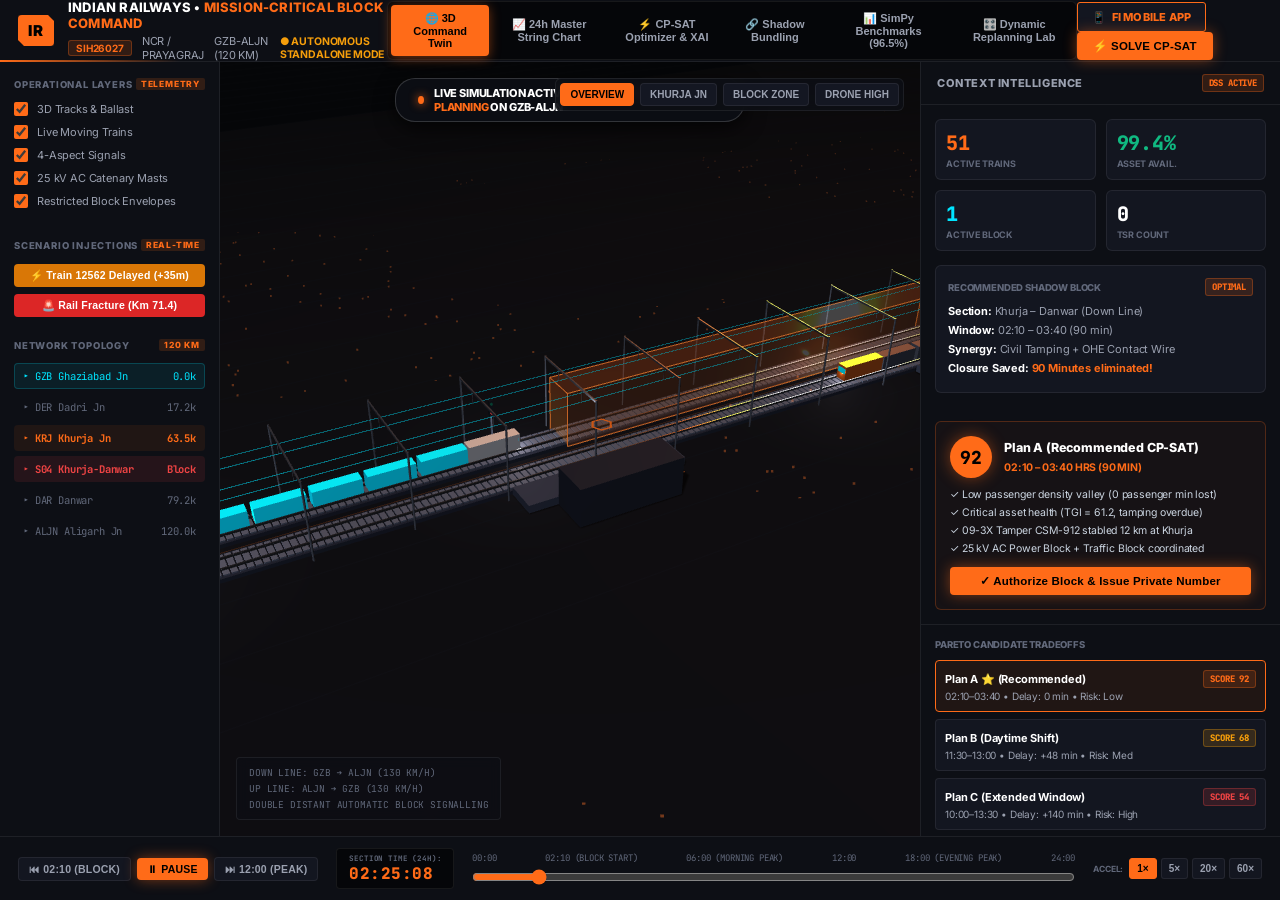
==== commit a4bdb935: "feat: restore exact previous Trout command center for laptop and dedicated Fi Money app for mobile w" ====
--- a/src/web/index.html
+++ b/src/web/index.html
@@ -1,16 +1,32 @@
 <!DOCTYPE html>
 <html lang="en">
 <head>
+  <script>
+    // Auto-detect mobile device or small viewport and switch to Fi Mobile view
+    (function() {
+      const p = new URLSearchParams(window.location.search);
+      if (p.get('mode') === 'mobile' || (p.get('mode') !== 'desktop' && (window.innerWidth < 900 || /Android|iPhone|iPad|iPod/i.test(navigator.userAgent)))) {
+        window.location.replace('fi.html' + (window.location.search ? window.location.search : ''));
+      }
+    })();
+    window.addEventListener('resize', function() {
+      const p = new URLSearchParams(window.location.search);
+      if (!p.get('mode') && window.innerWidth < 900) {
+        window.location.replace('fi.html');
+      }
+    });
+  </script>
+
   <meta charset="UTF-8">
-  <meta name="viewport" content="width=device-width, initial-scale=1.0, maximum-scale=1.0, user-scalable=no, viewport-fit=cover">
-  <title>SIH26027 — Indian Railways AI Block Planning & Digital Twin</title>
+  <meta name="viewport" content="width=device-width, initial-scale=1.0">
+  <title>SIH26027 — Indian Railways Mission-Critical Block Command & Digital Twin</title>
   
-  <!-- Fonts -->
+  <!-- Fonts: Inter & JetBrains Mono -->
   <link rel="preconnect" href="https://fonts.googleapis.com">
   <link rel="preconnect" href="https://fonts.gstatic.com" crossorigin>
-  <link href="https://fonts.googleapis.com/css2?family=Plus+Jakarta+Sans:wght@400;500;600;700;800&family=JetBrains+Mono:wght@500;700;800&display=swap" rel="stylesheet">
-
-  <!-- Three.js + OrbitControls -->
+  <link href="https://fonts.googleapis.com/css2?family=Inter:wght@400;500;600;700;800;900&family=JetBrains+Mono:wght@500;700;800&display=swap" rel="stylesheet">
+
+  <!-- Local Three.js with CDN Fallback -->
   <script src="js/three.min.js"></script>
   <script>window.THREE || document.write('<script src="https://cdnjs.cloudflare.com/ajax/libs/three.js/r128/three.min.js"><\/script>')</script>
   <script src="js/OrbitControls.js"></script>
@@ -18,183 +34,244 @@
 
   <style>
     :root {
-      --bg-base: #07090e;
-      --bg-surface: #0e121c;
-      --bg-surface-elevated: #151a28;
-      --bg-card: #131826;
-      --bg-card-hover: #1a2133;
-      --bg-glass: rgba(14, 18, 28, 0.86);
+      /* TROUT SOFTWARE / MOTION THE AGENCY INDUSTRIAL COLOR PALETTE */
+      --bg-darkest: #07070a;
+      --bg-panel: #0d0f15;
+      --bg-card: #131620;
+      --bg-card-hover: #1b1f2e;
+      --bg-tactical: #0a0c11;
       
-      --border-subtle: rgba(255, 255, 255, 0.08);
-      --border-focus: rgba(255, 107, 24, 0.5);
-      --border-glass: rgba(255, 255, 255, 0.12);
-
-      --fi-orange: #ff6b18;
-      --fi-orange-glow: rgba(255, 107, 24, 0.45);
-      --fi-orange-light: #ff8533;
-      --fi-teal: #00e5ff;
-      --fi-teal-glow: rgba(0, 229, 255, 0.35);
-      --fi-green: #00d09c;
-      --fi-green-glow: rgba(0, 208, 156, 0.35);
-      --fi-red: #ff4757;
-      --fi-amber: #ffa502;
-
-      --text-primary: #ffffff;
-      --text-secondary: #9aa2b4;
-      --text-tertiary: #5d667a;
-
-      --radius-sm: 8px;
-      --radius-md: 14px;
-      --radius-lg: 20px;
-      --radius-xl: 26px;
-      --radius-full: 9999px;
-
-      --font-main: 'Plus Jakarta Sans', -apple-system, BlinkMacSystemFont, "Segoe UI", sans-serif;
-      --font-mono: 'JetBrains Mono', monospace;
-
-      --safe-bottom: env(safe-area-inset-bottom, 0px);
-      --safe-top: env(safe-area-inset-top, 0px);
+      --border-subtle: rgba(255, 255, 255, 0.07);
+      --border-bright: rgba(255, 255, 255, 0.16);
+      --border-chamfer: #222736;
+      
+      /* Primary Hero Accent: Trout Industrial Safety Orange */
+      --trout-orange: #ff6b18;
+      --trout-orange-glow: rgba(255, 107, 24, 0.45);
+      --trout-orange-dim: rgba(255, 107, 24, 0.12);
+      --trout-orange-hover: #ff8533;
+      --trout-orange-deep: #e05300;
+
+      /* Secondary Accents */
+      --cyber-cyan: #00e5ff;
+      --cyber-cyan-glow: rgba(0, 229, 255, 0.35);
+      --defense-green: #10b981;
+      --defense-amber: #f59e0b;
+      --defense-red: #ef4444;
+
+      --text-main: #ffffff;
+      --text-muted: #9ba1b0;
+      --text-dim: #61687a;
     }
 
     * {
       box-sizing: border-box;
       margin: 0;
       padding: 0;
-      -webkit-tap-highlight-color: transparent;
       user-select: none;
     }
 
-    body.fi-body {
-      font-family: var(--font-main);
-      background-color: var(--bg-base);
-      color: var(--text-primary);
+    body.command-center-body {
+      font-family: 'Inter', -apple-system, BlinkMacSystemFont, "Segoe UI", Roboto, sans-serif;
+      background-color: var(--bg-darkest);
+      color: var(--text-main);
       height: 100vh;
       width: 100vw;
       overflow: hidden;
       display: flex;
       flex-direction: column;
-      -webkit-font-smoothing: antialiased;
-    }
-
-    /* TOP HEADER */
-    .fi-app-bar {
-      height: 54px;
-      background: var(--bg-surface);
+      letter-spacing: -0.01em;
+    }
+
+    /* Honeycomb Ventilation Mesh Texture Motif */
+    .chassis-mesh {
+      background-image: radial-gradient(rgba(255, 255, 255, 0.05) 1.2px, transparent 1.2px);
+      background-size: 8px 8px;
+    }
+
+    /* Tactical 45-Degree Chamfer Cuts */
+    .chamfer-box {
+      clip-path: polygon(0 0, calc(100% - 10px) 0, 100% 10px, 100% 100%, 10px 100%, 0 calc(100% - 10px));
+    }
+
+    .chamfer-tag {
+      position: relative;
+      clip-path: polygon(0 0, calc(100% - 6px) 0, 100% 6px, 100% 100%, 6px 100%, 0 calc(100% - 6px));
+    }
+
+    /* TOP COMMAND HUD & NAVIGATION */
+    .cc-header {
+      height: 62px;
+      background: var(--bg-panel);
       border-bottom: 1px solid var(--border-subtle);
       display: flex;
       align-items: center;
       justify-content: space-between;
-      padding: 0 16px;
-      z-index: 50;
-      flex-shrink: 0;
-    }
-
-    .fi-brand {
+      padding: 0 18px;
+      z-index: 30;
+      position: relative;
+    }
+
+    .cc-header::after {
+      content: '';
+      position: absolute;
+      bottom: -1px;
+      left: 0;
+      width: 180px;
+      height: 2px;
+      background: linear-gradient(90deg, var(--trout-orange), transparent);
+    }
+
+    .cc-brand {
+      display: flex;
+      align-items: center;
+      gap: 14px;
+    }
+
+    .trout-hardware-badge {
+      background: var(--trout-orange);
+      color: #000;
+      font-weight: 900;
+      font-size: 15px;
+      padding: 6px 10px;
+      border-radius: 4px;
+      letter-spacing: 1px;
+      box-shadow: 0 0 16px var(--trout-orange-glow);
+      display: flex;
+      align-items: center;
+      gap: 6px;
+      clip-path: polygon(0 0, calc(100% - 6px) 0, 100% 6px, 100% 100%, 6px 100%, 0 calc(100% - 6px));
+    }
+
+    .cc-title-group {
+      display: flex;
+      flex-direction: column;
+    }
+
+    .cc-title {
+      font-size: 13px;
+      font-weight: 800;
+      letter-spacing: 0.2px;
+      color: #fff;
+    }
+
+    .cc-title .orange-highlight {
+      color: var(--trout-orange);
+    }
+
+    .cc-meta {
       display: flex;
       align-items: center;
       gap: 10px;
-    }
-
-    .fi-logo-squircle {
-      width: 32px;
-      height: 32px;
-      background: linear-gradient(135deg, var(--fi-orange), #d44a00);
-      border-radius: 9px;
-      display: flex;
-      align-items: center;
-      justify-content: center;
-      font-weight: 900;
-      font-size: 13px;
-      color: #000;
-      box-shadow: 0 0 14px var(--fi-orange-glow);
-    }
-
-    .fi-brand-info h1 {
-      font-size: 13px;
-      font-weight: 800;
-      color: #fff;
-      display: flex;
-      align-items: center;
-      gap: 5px;
-    }
-
-    .fi-brand-info h1 span.fi-accent {
-      color: var(--fi-orange);
-    }
-
-    .fi-brand-sub {
+      font-size: 11px;
+      color: var(--text-muted);
+      margin-top: 3px;
+    }
+
+    .meta-tag {
+      background: rgba(255, 107, 24, 0.15);
+      color: var(--trout-orange);
+      border: 1px solid rgba(255, 107, 24, 0.3);
+      padding: 1px 7px;
+      font-weight: 700;
       font-size: 10px;
-      color: var(--text-secondary);
-      display: flex;
-      align-items: center;
-      gap: 6px;
-    }
-
-    .fi-status-pill {
-      display: inline-flex;
-      align-items: center;
-      gap: 4px;
+      border-radius: 3px;
+    }
+
+    .meta-status {
       font-weight: 700;
-      font-size: 9px;
-      padding: 2px 7px;
-      border-radius: var(--radius-full);
-      background: rgba(0, 208, 156, 0.12);
-      color: var(--fi-green);
-      border: 1px solid rgba(0, 208, 156, 0.3);
-    }
-
-    .fi-header-actions {
-      display: flex;
-      align-items: center;
-      gap: 8px;
-    }
-
-    .btn-fi-icon {
-      background: rgba(255, 255, 255, 0.05);
-      border: 1px solid var(--border-glass);
-      color: #fff;
-      width: 34px;
-      height: 34px;
-      border-radius: var(--radius-full);
-      display: flex;
-      align-items: center;
-      justify-content: center;
-      cursor: pointer;
-      font-size: 13px;
-      transition: all 0.2s;
-    }
-
-    .btn-fi-icon:hover {
-      background: rgba(255, 255, 255, 0.1);
-    }
-
-    .btn-fi-pill {
-      background: linear-gradient(135deg, var(--fi-orange), #e55300);
-      color: #000;
-      font-weight: 800;
-      font-size: 11px;
-      padding: 7px 14px;
-      border-radius: var(--radius-full);
-      border: none;
-      cursor: pointer;
       display: inline-flex;
       align-items: center;
       gap: 5px;
-      box-shadow: 0 4px 14px var(--fi-orange-glow);
-      transition: all 0.2s;
-    }
-
-    .btn-fi-pill:active { transform: scale(0.95); }
-
-    /* MAIN STACK CONTAINER */
-    .fi-main-container {
+      font-size: 10.5px;
+    }
+    .status-online { color: var(--defense-green); }
+    .status-offline { color: var(--defense-amber); }
+
+    /* Tactical Mode Tabs */
+    .cc-mode-tabs {
+      display: flex;
+      align-items: center;
+      background: #050609;
+      border: 1px solid var(--border-subtle);
+      border-radius: 6px;
+      padding: 3px;
+      gap: 3px;
+    }
+
+    .mode-tab-btn {
+      background: transparent;
+      border: none;
+      color: var(--text-muted);
+      font-size: 11px;
+      font-weight: 700;
+      padding: 7px 13px;
+      border-radius: 4px;
+      cursor: pointer;
+      display: flex;
+      align-items: center;
+      gap: 6px;
+      transition: all 0.18s ease;
+    }
+
+    .mode-tab-btn:hover {
+      background: #141722;
+      color: #fff;
+    }
+
+    .mode-tab-btn.active {
+      background: var(--trout-orange);
+      color: #000;
+      font-weight: 800;
+      box-shadow: 0 2px 12px var(--trout-orange-glow);
+    }
+
+    /* Buttons */
+    .btn {
+      padding: 7px 16px;
+      font-size: 11.5px;
+      font-weight: 800;
+      border-radius: 4px;
+      border: none;
+      cursor: pointer;
+      transition: all 0.15s ease;
+      display: inline-flex;
+      align-items: center;
+      justify-content: center;
+      gap: 6px;
+      letter-spacing: 0.2px;
+    }
+
+    .btn-trout {
+      background: var(--trout-orange);
+      color: #000;
+      box-shadow: 0 0 14px var(--trout-orange-glow);
+    }
+    .btn-trout:hover {
+      background: var(--trout-orange-hover);
+      box-shadow: 0 0 20px var(--trout-orange-glow);
+    }
+
+    .btn-success { background: #059669; color: #fff; }
+    .btn-success:hover { background: #047857; }
+    .btn-warning { background: #d97706; color: #fff; }
+    .btn-warning:hover { background: #b45309; }
+    .btn-danger { background: #dc2626; color: #fff; }
+    .btn-danger:hover { background: #b91c1c; }
+    .btn-secondary { background: #131620; color: var(--text-muted); border: 1px solid var(--border-subtle); }
+    .btn-secondary:hover { background: #1f2333; color: #fff; }
+    .btn-block { width: 100%; }
+    .btn-sm { padding: 5px 10px; font-size: 10.5px; }
+
+    /* VIEW PANELS CONTAINER */
+    .cc-view-container {
       flex: 1;
       position: relative;
       overflow: hidden;
       display: flex;
     }
 
-    .fi-view-pane {
+    .view-pane {
       position: absolute;
       top: 0;
       left: 0;
@@ -202,532 +279,595 @@
       bottom: 0;
       display: none;
       opacity: 0;
-      transition: opacity 0.2s ease;
-      background: var(--bg-base);
-    }
-
-    .fi-view-pane.active {
+      transition: opacity 0.2s ease-in-out;
+      background: var(--bg-darkest);
+    }
+
+    .view-pane.active {
       display: flex;
       opacity: 1;
       z-index: 10;
     }
 
     /* ==========================================================================
-       VIEW 1: CLEAN 3D DIGITAL TWIN + NON-BLOCKING CONTROLS
+       TAB 1: 3D DIGITAL TWIN VIEW
        ========================================================================== */
-    .twin-layout-container {
+    .twin-3d-layout {
       width: 100%;
       height: 100%;
-      display: flex;
+      display: grid;
+      grid-template-columns: 220px 1fr 360px;
       position: relative;
       overflow: hidden;
     }
 
-    /* 3D Canvas Column: 100% unobstructed stage */
-    .twin-canvas-column {
-      flex: 1;
-      height: 100%;
+    /* Left Drawer */
+    .cc-left-drawer {
+      background: var(--bg-panel);
+      border-right: 1px solid var(--border-subtle);
+      padding: 16px 14px;
+      display: flex;
+      flex-direction: column;
+      overflow-y: auto;
+      z-index: 15;
+    }
+
+    .drawer-section {
+      margin-bottom: 22px;
+    }
+
+    .drawer-title {
+      font-size: 9.5px;
+      color: var(--text-dim);
+      font-weight: 800;
+      letter-spacing: 0.8px;
+      margin-bottom: 12px;
+      text-transform: uppercase;
+      display: flex;
+      align-items: center;
+      justify-content: space-between;
+    }
+
+    .drawer-title .badge-mini {
+      background: rgba(255, 107, 24, 0.15);
+      color: var(--trout-orange);
+      font-size: 8.5px;
+      padding: 1px 5px;
+      border-radius: 2px;
+    }
+
+    .layer-checkbox {
+      display: flex;
+      align-items: center;
+      gap: 9px;
+      font-size: 11px;
+      color: var(--text-muted);
+      margin-bottom: 9px;
+      cursor: pointer;
+    }
+
+    .layer-checkbox input[type="checkbox"] {
+      accent-color: var(--trout-orange);
+      width: 14px;
+      height: 14px;
+    }
+
+    .layer-checkbox:hover { color: #fff; }
+
+    .topology-tree {
+      display: flex;
+      flex-direction: column;
+      gap: 5px;
+      font-family: 'JetBrains Mono', monospace;
+      font-size: 10.5px;
+    }
+
+    .tree-item {
+      color: var(--text-dim);
+      padding: 5px 8px;
+      border-radius: 4px;
+      cursor: pointer;
+      display: flex;
+      justify-content: space-between;
+      transition: all 0.15s;
+      border: 1px solid transparent;
+    }
+
+    .tree-item:hover { background: #141722; color: #fff; border-color: var(--border-subtle); }
+    .tree-item.active { color: var(--cyber-cyan); background: rgba(0, 229, 255, 0.08); border-color: rgba(0, 229, 255, 0.2); }
+    .tree-item.highlight { color: var(--trout-orange); font-weight: bold; background: rgba(255, 107, 24, 0.08); }
+    .tree-item.danger { color: var(--defense-red); font-weight: bold; background: rgba(239, 68, 68, 0.1); }
+
+    /* Center 3D Viewport */
+    .cc-viewport {
       position: relative;
+      background: #050608;
       overflow: hidden;
-      background: #07090e;
-    }
-
-    #canvas3DContainer {
       width: 100%;
       height: 100%;
+    }
+
+    /* Tactical HUD Bounding Frame Motif */
+    .hud-status-banner {
+      position: absolute;
+      top: 16px;
+      left: 50%;
+      transform: translateX(-50%);
+      background: rgba(13, 15, 21, 0.92);
+      border: 1px solid var(--border-bright);
+      padding: 7px 22px;
+      border-radius: 20px;
+      font-size: 11px;
+      font-weight: 800;
+      color: #fff;
+      display: flex;
+      align-items: center;
+      gap: 10px;
+      box-shadow: 0 6px 20px rgba(0, 0, 0, 0.7);
+      pointer-events: none;
+      z-index: 10;
+      backdrop-filter: blur(8px);
+    }
+
+    .hud-status-banner .orange-tag {
+      color: var(--trout-orange);
+    }
+
+    .hud-pulse-dot {
+      width: 8px;
+      height: 8px;
+      border-radius: 50%;
+      background: var(--trout-orange);
+      box-shadow: 0 0 10px var(--trout-orange);
+      animation: pulse 1.6s infinite;
+    }
+
+    @keyframes pulse {
+      0% { opacity: 0.3; transform: scale(0.9); }
+      50% { opacity: 1; transform: scale(1.25); }
+      100% { opacity: 0.3; transform: scale(0.9); }
+    }
+
+    .hud-view-indicator {
+      position: absolute;
+      bottom: 16px;
+      left: 16px;
+      background: rgba(13, 15, 21, 0.85);
+      border: 1px solid var(--border-subtle);
+      padding: 8px 12px;
+      border-radius: 4px;
+      font-size: 9.5px;
+      font-family: 'JetBrains Mono', monospace;
+      color: var(--text-dim);
+      display: flex;
+      flex-direction: column;
+      gap: 3px;
+      pointer-events: none;
+      z-index: 10;
+      backdrop-filter: blur(6px);
+    }
+
+    .cam-floating-bar {
+      position: absolute;
+      top: 16px;
+      right: 16px;
+      display: flex;
+      gap: 6px;
+      background: rgba(13, 15, 21, 0.9);
+      border: 1px solid var(--border-subtle);
+      padding: 4px;
+      border-radius: 6px;
+      z-index: 10;
+      backdrop-filter: blur(6px);
+    }
+
+    .cam-preset-btn {
+      background: #141722;
+      border: 1px solid var(--border-subtle);
+      color: var(--text-muted);
+      font-size: 10px;
+      font-weight: 700;
+      padding: 5px 9px;
+      border-radius: 4px;
+      cursor: pointer;
+      transition: all 0.15s ease;
+    }
+
+    .cam-preset-btn:hover { background: #202638; color: #fff; }
+    .cam-preset-btn.active { background: var(--trout-orange); color: #000; font-weight: 800; border-color: var(--trout-orange); }
+
+    /* Right Context Panel */
+    .cc-right-panel {
+      background: var(--bg-panel);
+      border-left: 1px solid var(--border-subtle);
+      display: flex;
+      flex-direction: column;
+      overflow-y: auto;
+      z-index: 15;
+    }
+
+    .panel-section-header {
+      padding: 12px 16px;
+      border-bottom: 1px solid var(--border-subtle);
+      display: flex;
+      justify-content: space-between;
+      align-items: center;
+    }
+
+    .panel-section-header h3 {
+      font-size: 11px;
+      font-weight: 800;
+      letter-spacing: 0.6px;
+      color: var(--text-muted);
+      text-transform: uppercase;
+    }
+
+    .badge {
+      font-size: 9px;
+      font-weight: 800;
+      padding: 2px 6px;
+      border-radius: 3px;
+      text-transform: uppercase;
+      font-family: 'JetBrains Mono', monospace;
+    }
+
+    .badge-trout { background: rgba(255, 107, 24, 0.15); color: var(--trout-orange); border: 1px solid rgba(255, 107, 24, 0.3); }
+    .badge-success { background: rgba(16, 185, 129, 0.15); color: var(--defense-green); border: 1px solid rgba(16, 185, 129, 0.3); }
+    .badge-warning { background: rgba(245, 158, 11, 0.15); color: var(--defense-amber); border: 1px solid rgba(245, 158, 11, 0.3); }
+    .badge-danger { background: rgba(239, 68, 68, 0.15); color: var(--defense-red); border: 1px solid rgba(239, 68, 68, 0.3); }
+
+    .panel-scroll-content {
+      padding: 14px;
+    }
+
+    .telemetry-box {
+      background: var(--bg-card);
+      border: 1px solid var(--border-subtle);
+      border-radius: 6px;
+      padding: 14px;
+      position: relative;
+    }
+
+    .telemetry-box::before {
+      content: '';
       position: absolute;
       top: 0;
       left: 0;
-      display: block;
-    }
-
-    /* Sleek Floating Camera Controls Pill */
-    .fi-cam-floating-bar {
-      position: absolute;
-      top: 12px;
-      left: 14px;
+      width: 4px;
+      height: 100%;
+      background: var(--trout-orange);
+      border-radius: 6px 0 0 6px;
+    }
+
+    .telemetry-header {
+      display: flex;
+      align-items: center;
+      gap: 10px;
+      border-bottom: 1px solid var(--border-subtle);
+      padding-bottom: 10px;
+      margin-bottom: 10px;
+    }
+
+    .train-badge {
+      background: #000;
+      color: var(--trout-orange);
+      border: 1px solid var(--trout-orange);
+      font-weight: 800;
+      font-size: 13px;
+      padding: 4px 8px;
+      border-radius: 4px;
+      font-family: 'JetBrains Mono', monospace;
+    }
+
+    .telemetry-header h4 {
+      font-size: 12.5px;
+      color: #fff;
+    }
+
+    .sub-text {
+      font-size: 10px;
+      color: var(--text-dim);
+    }
+
+    .telemetry-grid {
+      display: grid;
+      grid-template-columns: 1fr 1fr;
+      gap: 10px;
+      font-size: 11px;
+    }
+
+    .telemetry-item {
+      display: flex;
+      flex-direction: column;
+    }
+
+    .telemetry-item .lbl {
+      font-size: 8.5px;
+      color: var(--text-dim);
+      font-weight: 700;
+      text-transform: uppercase;
+      font-family: 'JetBrains Mono', monospace;
+    }
+
+    .telemetry-item .val {
+      font-weight: 700;
+      color: #fff;
+      margin-top: 2px;
+    }
+
+    .telemetry-item .val.highlight { color: var(--trout-orange); font-family: 'JetBrains Mono', monospace; font-size: 13px; }
+    .telemetry-item .val.success { color: var(--defense-green); }
+    .telemetry-item .val.cyan { color: var(--cyber-cyan); }
+
+    .kpi-mini-grid {
+      display: grid;
+      grid-template-columns: 1fr 1fr;
+      gap: 10px;
+    }
+
+    .mini-kpi {
+      background: var(--bg-card);
+      border: 1px solid var(--border-subtle);
+      padding: 10px;
+      border-radius: 6px;
+      display: flex;
+      flex-direction: column;
+    }
+
+    .mini-kpi .val {
+      font-size: 20px;
+      font-weight: 900;
+      color: #fff;
+      font-family: 'JetBrains Mono', monospace;
+    }
+
+    .mini-kpi .val.trout { color: var(--trout-orange); }
+    .mini-kpi .val.success { color: var(--defense-green); }
+    .mini-kpi .val.cyan { color: var(--cyber-cyan); }
+    .mini-kpi .lbl { font-size: 9px; color: var(--text-dim); text-transform: uppercase; margin-top: 2px; font-weight: 700; }
+
+    .status-summary {
+      background: var(--bg-card);
+      border: 1px solid var(--border-subtle);
+      padding: 12px;
+      border-radius: 6px;
+      font-size: 11px;
+    }
+
+    .status-summary h5 {
+      font-size: 9.5px;
+      color: var(--text-dim);
+      text-transform: uppercase;
+      margin-bottom: 8px;
+      font-weight: 800;
+      display: flex;
+      align-items: center;
+      justify-content: space-between;
+    }
+
+    .summary-line {
+      margin-bottom: 5px;
+      color: var(--text-muted);
+    }
+
+    .summary-line strong { color: #fff; }
+    .summary-line.trout { color: var(--trout-orange); font-weight: 700; }
+
+    /* Explainable AI Scorecard Box */
+    .xai-card-box {
+      background: rgba(255, 107, 24, 0.04);
+      border: 1px solid rgba(255, 107, 24, 0.25);
+      border-radius: 6px;
+      padding: 14px;
+      margin: 14px;
+      position: relative;
+    }
+
+    .score-row {
+      display: flex;
+      align-items: center;
+      gap: 12px;
+      margin-bottom: 10px;
+    }
+
+    .score-circle-sm {
+      width: 42px;
+      height: 42px;
+      background: var(--trout-orange);
+      color: #000;
+      border-radius: 50%;
+      display: flex;
+      align-items: center;
+      justify-content: center;
+      font-size: 18px;
+      font-weight: 900;
+      font-family: 'JetBrains Mono', monospace;
+      box-shadow: 0 0 16px var(--trout-orange-glow);
+    }
+
+    .score-heading { font-size: 12.5px; color: #fff; font-weight: 800; }
+    .score-sub { font-size: 10.5px; color: var(--trout-orange); font-weight: 700; }
+
+    .xai-bullet-list {
+      display: flex;
+      flex-direction: column;
+      gap: 5px;
+      font-size: 10.5px;
+      color: #cbd5e1;
+      margin-bottom: 12px;
+    }
+
+    .multi-plan-box {
+      padding: 14px;
+      border-top: 1px solid var(--border-subtle);
+    }
+
+    .multi-plan-title {
+      font-size: 9.5px;
+      color: var(--text-dim);
+      text-transform: uppercase;
+      font-weight: 800;
+      margin-bottom: 10px;
+    }
+
+    .plan-item {
+      background: var(--bg-card);
+      border: 1px solid var(--border-subtle);
+      padding: 9px;
+      border-radius: 4px;
+      margin-bottom: 7px;
+      cursor: pointer;
+      transition: all 0.15s;
+    }
+
+    .plan-item:hover { background: var(--bg-card-hover); border-color: var(--border-bright); }
+    .plan-item.selected { border-color: var(--trout-orange); background: rgba(255, 107, 24, 0.08); }
+
+    .plan-header {
+      display: flex;
+      justify-content: space-between;
+      align-items: center;
+      font-size: 11px;
+    }
+
+    .plan-meta {
+      font-size: 10px;
+      color: var(--text-muted);
+      margin-top: 2px;
+    }
+
+    /* BOTTOM 4D TIMELINE BAR */
+    .cc-timeline-footer {
+      height: 64px;
+      background: var(--bg-panel);
+      border-top: 1px solid var(--border-subtle);
+      display: flex;
+      align-items: center;
+      padding: 0 18px;
+      gap: 18px;
+      z-index: 25;
+    }
+
+    .playback-controls {
+      display: flex;
+      align-items: center;
+      gap: 6px;
+    }
+
+    .timeline-clock-box {
+      background: #050609;
+      border: 1px solid var(--border-subtle);
+      padding: 4px 12px;
+      border-radius: 4px;
+      display: flex;
+      flex-direction: column;
+    }
+
+    .clock-label { font-size: 7.5px; color: var(--text-dim); font-weight: 700; font-family: 'JetBrains Mono', monospace; }
+    .clock-val {
+      font-family: 'JetBrains Mono', monospace;
+      font-size: 16px;
+      font-weight: 800;
+      color: var(--trout-orange);
+      letter-spacing: 0.5px;
+    }
+
+    .timeline-slider-container {
+      flex: 1;
+      display: flex;
+      flex-direction: column;
+      gap: 5px;
+    }
+
+    .timeline-ticks {
+      display: flex;
+      justify-content: space-between;
+      font-size: 9px;
+      color: var(--text-dim);
+      font-family: 'JetBrains Mono', monospace;
+    }
+
+    .timeline-slider-container input[type="range"] {
+      width: 100%;
+      accent-color: var(--trout-orange);
+      cursor: pointer;
+    }
+
+    .speed-controls {
       display: flex;
       align-items: center;
       gap: 4px;
-      background: rgba(14, 18, 28, 0.85);
-      backdrop-filter: blur(16px);
-      border: 1px solid var(--border-glass);
-      padding: 4px;
-      border-radius: var(--radius-full);
-      box-shadow: 0 6px 20px rgba(0, 0, 0, 0.6);
-      z-index: 20;
-    }
-
-    .fi-cam-chip {
-      background: transparent;
-      border: none;
-      color: var(--text-secondary);
+    }
+
+    .speed-lbl { font-size: 8.5px; color: var(--text-dim); font-weight: 700; margin-right: 2px; }
+    .speed-btn {
+      background: #131620;
+      border: 1px solid var(--border-subtle);
+      color: var(--text-muted);
       font-size: 10px;
       font-weight: 700;
-      padding: 5px 11px;
-      border-radius: var(--radius-full);
+      padding: 4px 7px;
+      border-radius: 3px;
       cursor: pointer;
-      display: flex;
-      align-items: center;
-      gap: 4px;
-      transition: all 0.15s;
-      white-space: nowrap;
-    }
-
-    .fi-cam-chip:hover { color: #fff; }
-    .fi-cam-chip.active {
-      background: var(--fi-orange);
-      color: #000;
-      font-weight: 800;
-      box-shadow: 0 0 10px var(--fi-orange-glow);
-    }
-
-    /* Sleek Floating Status Pill at Top Right of 3D Canvas */
-    .fi-status-floating-pill {
-      position: absolute;
-      top: 12px;
-      right: 14px;
-      background: rgba(14, 18, 28, 0.85);
-      backdrop-filter: blur(16px);
-      border: 1px solid var(--border-glass);
-      padding: 5px 12px;
-      border-radius: var(--radius-full);
-      font-size: 10px;
-      font-weight: 700;
-      color: #fff;
-      display: flex;
-      align-items: center;
-      gap: 8px;
-      box-shadow: 0 6px 20px rgba(0, 0, 0, 0.6);
-      z-index: 20;
-      pointer-events: none;
-    }
-
-    .fi-dot-live {
-      width: 7px;
-      height: 7px;
-      border-radius: 50%;
-      background: var(--fi-green);
-      box-shadow: 0 0 8px var(--fi-green);
-      animation: fiPulse 1.6s infinite;
-    }
-
-    @keyframes fiPulse {
-      0%, 100% { opacity: 0.3; transform: scale(0.9); }
-      50% { opacity: 1; transform: scale(1.3); }
-    }
-
-    /* Full-screen Clean Mode Toggle Button */
-    .fi-clean-mode-btn {
-      position: absolute;
-      bottom: 20px;
-      left: 14px;
-      background: rgba(14, 18, 28, 0.85);
-      backdrop-filter: blur(14px);
-      border: 1px solid var(--border-glass);
-      color: var(--text-secondary);
-      font-size: 10.5px;
-      font-weight: 700;
-      padding: 6px 12px;
-      border-radius: var(--radius-full);
-      cursor: pointer;
-      display: flex;
-      align-items: center;
-      gap: 5px;
-      z-index: 25;
-      box-shadow: 0 4px 14px rgba(0,0,0,0.5);
-      transition: all 0.2s;
-    }
-
-    .fi-clean-mode-btn:hover {
-      color: #fff;
-      border-color: rgba(255, 255, 255, 0.25);
-    }
+    }
+    .speed-btn:hover { background: #202638; color: #fff; }
+    .speed-btn.active { background: var(--trout-orange); color: #000; font-weight: 800; border-color: var(--trout-orange); }
 
     /* ==========================================================================
-       SIDEBAR / DRAWER CONTROLS: NEVER OVERLAY THE TRAINS!
+       TAB 2: MASTER TRAIN GRAPH (TIME-DISTANCE STRING CHART)
        ========================================================================== */
-    
-    /* Desktop Sidebar (Laptop Version >= 900px) */
-    .twin-sidebar-column {
-      width: 380px;
-      min-width: 380px;
+    .graph-view-layout {
+      width: 100%;
       height: 100%;
-      overflow-y: auto;
-      background: var(--bg-surface);
-      border-left: 1px solid var(--border-subtle);
       display: flex;
       flex-direction: column;
-      gap: 14px;
-      padding: 16px;
-      padding-bottom: 90px;
-      z-index: 30;
-      flex-shrink: 0;
-    }
-
-    /* Mobile Sheet State (Mobile Version < 900px) */
-    @media (max-width: 899px) {
-      .twin-layout-container {
-        flex-direction: column;
-      }
-
-      /* On mobile, sidebar turns into a sleek, non-intrusive bottom drawer */
-      .twin-sidebar-column {
-        position: absolute;
-        bottom: 64px; /* Sits cleanly right above bottom dock */
-        left: 12px;
-        right: 12px;
-        width: auto;
-        min-width: 0;
-        height: auto;
-        max-height: 52px; /* DEFAULT COLLAPSED: PEEK MODE ONLY (Leaves 88% screen for trains!) */
-        border-radius: var(--radius-lg);
-        border: 1px solid var(--border-glass);
-        background: rgba(14, 18, 28, 0.92);
-        backdrop-filter: blur(24px);
-        box-shadow: 0 -8px 30px rgba(0, 0, 0, 0.7);
-        padding: 8px 14px 12px;
-        overflow: hidden;
-        transition: max-height 0.35s cubic-bezier(0.16, 1, 0.3, 1), transform 0.3s ease;
-      }
-
-      /* When expanded on mobile */
-      .twin-sidebar-column.expanded {
-        max-height: 72vh;
-        overflow-y: auto;
-      }
-
-      /* Hide floating camera bar labels on small screens for ultra-clean view */
-      .fi-cam-chip span.label { display: none; }
-      .fi-status-floating-pill span.sub { display: none; }
-    }
-
-    /* Mobile Drawer Handle Bar */
-    .fi-drawer-handle-row {
-      display: flex;
-      flex-direction: column;
-      align-items: center;
-      cursor: pointer;
-      margin-bottom: 4px;
-      flex-shrink: 0;
-    }
-
-    .fi-drawer-handle {
-      width: 38px;
-      height: 4px;
-      background: var(--text-tertiary);
-      border-radius: var(--radius-full);
-      margin-bottom: 6px;
-    }
-
-    .fi-drawer-peek-summary {
+      padding: 18px;
+      background: #050608;
+      overflow: hidden;
+    }
+
+    .graph-toolbar {
       display: flex;
       align-items: center;
       justify-content: space-between;
-      width: 100%;
+      margin-bottom: 12px;
+      background: var(--bg-panel);
+      padding: 10px 18px;
+      border-radius: 6px;
+      border: 1px solid var(--border-subtle);
+    }
+
+    .graph-legend {
+      display: flex;
+      align-items: center;
+      gap: 18px;
       font-size: 11px;
-      font-weight: 800;
-      color: #fff;
-    }
-
-    .fi-drawer-peek-summary .peek-btn {
-      color: var(--fi-orange);
-      font-size: 10.5px;
+    }
+
+    .legend-item {
       display: flex;
       align-items: center;
-      gap: 3px;
-    }
-
-    @media (min-width: 900px) {
-      .fi-drawer-handle-row { display: none; }
-    }
-
-    /* Mini KPI Grid */
-    .fi-kpi-grid {
-      display: grid;
-      grid-template-columns: repeat(4, 1fr);
-      gap: 8px;
-    }
-
-    .fi-kpi-box {
-      background: rgba(255, 255, 255, 0.03);
+      gap: 7px;
+    }
+
+    .legend-line {
+      width: 22px;
+      height: 3px;
+      border-radius: 2px;
+    }
+
+    .legend-block {
+      width: 18px;
+      height: 12px;
+      border-radius: 2px;
+    }
+
+    .graph-canvas-wrapper {
+      flex: 1;
+      position: relative;
+      background: #090a0f;
       border: 1px solid var(--border-subtle);
-      border-radius: var(--radius-md);
-      padding: 8px 4px;
-      text-align: center;
-      display: flex;
-      flex-direction: column;
-      gap: 2px;
-    }
-
-    .fi-kpi-box .v {
-      font-size: 15px;
-      font-weight: 800;
-      color: #fff;
-      font-family: var(--font-mono);
-    }
-
-    .fi-kpi-box .v.orange { color: var(--fi-orange); }
-    .fi-kpi-box .v.green { color: var(--fi-green); }
-    .fi-kpi-box .v.teal { color: var(--fi-teal); }
-    .fi-kpi-box .l { font-size: 8px; color: var(--text-secondary); text-transform: uppercase; font-weight: 700; }
-
-    /* Recommended Plan Hero Card */
-    .fi-plan-hero-card {
-      background: linear-gradient(135deg, rgba(255, 107, 24, 0.12), rgba(0, 229, 255, 0.05));
-      border: 1px solid rgba(255, 107, 24, 0.35);
-      border-radius: var(--radius-md);
-      padding: 12px 14px;
-      display: flex;
-      align-items: center;
-      gap: 12px;
-    }
-
-    .fi-score-circle {
-      width: 42px;
-      height: 42px;
-      background: var(--fi-orange);
-      color: #000;
-      border-radius: 50%;
-      display: flex;
-      align-items: center;
-      justify-content: center;
-      font-size: 17px;
-      font-weight: 900;
-      font-family: var(--font-mono);
-      box-shadow: 0 0 14px var(--fi-orange-glow);
-      flex-shrink: 0;
-    }
-
-    .fi-plan-details h4 {
-      font-size: 12px;
-      font-weight: 800;
-      color: #fff;
-    }
-
-    .fi-plan-details p {
-      font-size: 10.5px;
-      color: var(--fi-orange);
-      font-weight: 700;
-      margin-top: 2px;
-    }
-
-    .fi-plan-details small {
-      font-size: 9px;
-      color: var(--text-secondary);
-      display: block;
-      margin-top: 2px;
-    }
-
-    /* THE ICONIC FI MONEY "SLIDE TO AUTHORIZE" SWIPE GESTURE */
-    .fi-slide-action-box {
-      display: flex;
-      flex-direction: column;
-      gap: 6px;
-    }
-
-    .fi-slider-runway {
-      position: relative;
-      height: 46px;
-      background: #090c13;
-      border: 1px solid var(--border-glass);
-      border-radius: var(--radius-full);
-      overflow: hidden;
-      display: flex;
-      align-items: center;
-      justify-content: center;
-      user-select: none;
-      box-shadow: inset 0 2px 6px rgba(0,0,0,0.6);
-    }
-
-    .fi-slider-label {
-      font-size: 11px;
-      font-weight: 800;
-      color: var(--text-secondary);
-      letter-spacing: 0.4px;
-      pointer-events: none;
-      z-index: 5;
-      display: flex;
-      align-items: center;
-      gap: 5px;
-      transition: opacity 0.2s;
-    }
-
-    .fi-slider-label span.pulse-arrow {
-      color: var(--fi-orange);
-      animation: fiArrowShift 1.6s infinite;
-    }
-
-    @keyframes fiArrowShift {
-      0%, 100% { opacity: 0.4; transform: translateX(0); }
-      50% { opacity: 1; transform: translateX(4px); }
-    }
-
-    .fi-slider-fill-progress {
-      position: absolute;
-      top: 0;
-      left: 0;
-      height: 100%;
-      width: 46px;
-      background: linear-gradient(90deg, var(--fi-orange), var(--fi-orange-light));
-      border-radius: var(--radius-full);
-      opacity: 0.28;
-      pointer-events: none;
-    }
-
-    .fi-slider-dragger {
-      position: absolute;
-      top: 3px;
-      left: 3px;
-      width: 40px;
-      height: 40px;
-      background: var(--fi-orange);
-      border-radius: 50%;
-      display: flex;
-      align-items: center;
-      justify-content: center;
-      color: #000;
-      font-size: 17px;
-      font-weight: 900;
-      cursor: grab;
-      z-index: 10;
-      box-shadow: 0 0 14px var(--fi-orange-glow);
-    }
-
-    .fi-slider-dragger:active {
-      cursor: grabbing;
-      transform: scale(0.95);
-    }
-
-    .fi-slider-runway.authorized {
-      background: rgba(0, 208, 156, 0.15);
-      border-color: var(--fi-green);
-    }
-
-    .fi-slider-runway.authorized .fi-slider-label {
-      color: var(--fi-green);
-      font-weight: 900;
-    }
-
-    .fi-slider-runway.authorized .fi-slider-dragger {
-      background: var(--fi-green);
-      box-shadow: 0 0 16px var(--fi-green-glow);
-    }
-
-    /* Quick Disruption Action Chips */
-    .fi-actions-row {
-      display: grid;
-      grid-template-columns: 1fr 1fr;
-      gap: 8px;
-    }
-
-    .fi-btn-action {
-      background: rgba(255, 255, 255, 0.04);
-      border: 1px solid var(--border-glass);
-      color: #fff;
-      font-size: 10px;
-      font-weight: 700;
-      padding: 8px 10px;
-      border-radius: var(--radius-md);
-      cursor: pointer;
-      display: flex;
-      align-items: center;
-      justify-content: center;
-      gap: 5px;
-      transition: all 0.15s;
-    }
-
-    .fi-btn-action:active { transform: scale(0.96); }
-    .fi-btn-action.warning { border-color: rgba(255, 165, 2, 0.4); color: var(--fi-amber); }
-    .fi-btn-action.danger { border-color: rgba(255, 71, 87, 0.4); color: var(--fi-red); }
-
-    /* 4D Timeline Scrubber */
-    .fi-timeline-card {
-      background: rgba(255, 255, 255, 0.02);
-      border: 1px solid var(--border-subtle);
-      border-radius: var(--radius-md);
-      padding: 8px 12px;
-      display: flex;
-      flex-direction: column;
-      gap: 6px;
-    }
-
-    .fi-timeline-header {
-      display: flex;
-      justify-content: space-between;
-      align-items: center;
-      font-size: 10px;
-      color: var(--text-secondary);
-      font-weight: 700;
-    }
-
-    .fi-timeline-clock {
-      font-family: var(--font-mono);
-      font-size: 12px;
-      font-weight: 800;
-      color: var(--fi-orange);
-    }
-
-    .fi-range-input {
-      width: 100%;
-      accent-color: var(--fi-orange);
-      cursor: pointer;
-    }
-
-    /* ==========================================================================
-       OTHER FULL VIEW DECKS (Graph, Solver, Bundles, Insights)
-       ========================================================================== */
-    .fi-deck-container {
-      width: 100%;
-      height: 100%;
-      overflow-y: auto;
-      padding: 16px;
-      padding-bottom: 90px;
-      display: flex;
-      flex-direction: column;
-      gap: 14px;
-    }
-
-    .fi-card {
-      background: var(--bg-surface);
-      border: 1px solid var(--border-subtle);
-      border-radius: var(--radius-lg);
-      padding: 18px;
-      display: flex;
-      flex-direction: column;
-      gap: 12px;
-    }
-
-    .fi-card-header {
-      display: flex;
-      justify-content: space-between;
-      align-items: center;
-    }
-
-    .fi-card-header h3 {
-      font-size: 13px;
-      font-weight: 800;
-      color: #fff;
-    }
-
-    .fi-pill-tag {
-      font-size: 9px;
-      font-weight: 800;
-      padding: 3px 8px;
-      border-radius: var(--radius-full);
-      background: rgba(255, 107, 24, 0.12);
-      color: var(--fi-orange);
-      border: 1px solid rgba(255, 107, 24, 0.3);
-      font-family: var(--font-mono);
-    }
-
-    /* Master Graph Canvas */
-    .fi-graph-wrapper {
-      height: 380px;
-      background: #090c13;
-      border: 1px solid var(--border-subtle);
-      border-radius: var(--radius-lg);
-      position: relative;
+      border-radius: 6px;
       overflow: hidden;
     }
 
@@ -738,866 +878,2300 @@
     }
 
     /* ==========================================================================
-       BOTTOM FLOATING FI DOCK (NAVIGATION BAR)
+       TAB 3: CP-SAT OPTIMIZER & XAI
        ========================================================================== */
-    .fi-bottom-dock-wrapper {
+    .deck-layout {
+      width: 100%;
+      height: 100%;
+      padding: 22px;
+      overflow-y: auto;
+      display: flex;
+      flex-direction: column;
+      gap: 22px;
+      background: #06070a;
+    }
+
+    .deck-grid-2 {
+      display: grid;
+      grid-template-columns: 1fr 1fr;
+      gap: 20px;
+    }
+
+    .deck-grid-3 {
+      display: grid;
+      grid-template-columns: 1fr 1fr 1fr;
+      gap: 20px;
+    }
+
+    .card {
+      background: var(--bg-panel);
+      border: 1px solid var(--border-subtle);
+      border-radius: 6px;
+      padding: 18px;
+      display: flex;
+      flex-direction: column;
+      position: relative;
+    }
+
+    .card-title {
+      font-size: 12.5px;
+      font-weight: 800;
+      color: #fff;
+      margin-bottom: 14px;
+      display: flex;
+      align-items: center;
+      justify-content: space-between;
+      letter-spacing: 0.2px;
+    }
+
+    .param-control-group {
+      display: flex;
+      flex-direction: column;
+      gap: 16px;
+    }
+
+    .param-row {
+      display: flex;
+      flex-direction: column;
+      gap: 5px;
+    }
+
+    .param-label-row {
+      display: flex;
+      justify-content: space-between;
+      font-size: 11px;
+      font-weight: 700;
+    }
+
+    .param-row input[type="range"] {
+      accent-color: var(--trout-orange);
+      cursor: pointer;
+    }
+
+    .math-formula-box {
+      background: #050609;
+      border: 1px solid var(--border-subtle);
+      padding: 16px;
+      border-radius: 4px;
+      font-family: 'JetBrains Mono', monospace;
+      font-size: 11px;
+      color: var(--cyber-cyan);
+      line-height: 1.65;
+    }
+
+    .pareto-card {
+      background: var(--bg-card);
+      border: 1px solid var(--border-subtle);
+      border-radius: 6px;
+      padding: 16px;
+      position: relative;
+    }
+
+    .pareto-card.recommended {
+      border-color: var(--trout-orange);
+      box-shadow: 0 0 18px var(--trout-orange-glow);
+    }
+
+    .pareto-badge {
+      position: absolute;
+      top: 12px;
+      right: 12px;
+    }
+
+    .metric-table {
+      width: 100%;
+      border-collapse: collapse;
+      font-size: 11px;
+      margin-top: 10px;
+    }
+
+    .metric-table th, .metric-table td {
+      padding: 7px 9px;
+      text-align: left;
+      border-bottom: 1px solid var(--border-subtle);
+    }
+
+    .metric-table th { color: var(--text-dim); font-size: 10px; text-transform: uppercase; }
+
+    /* ==========================================================================
+       TAB 4: SHADOW BUNDLING MATRIX
+       ========================================================================== */
+    .bundling-comparison-row {
+      display: grid;
+      grid-template-columns: 1fr 60px 1fr;
+      align-items: center;
+      gap: 20px;
+      margin-bottom: 20px;
+    }
+
+    .comparison-side {
+      background: var(--bg-panel);
+      border: 1px solid var(--border-subtle);
+      border-radius: 6px;
+      padding: 18px;
+    }
+
+    .comparison-arrow {
+      display: flex;
+      align-items: center;
+      justify-content: center;
+      font-size: 26px;
+      color: var(--trout-orange);
+      font-weight: 900;
+    }
+
+    /* ==========================================================================
+       TAB 5: SIMPY BENCHMARKS VIEW
+       ========================================================================== */
+    .benchmark-hero-banner {
+      background: linear-gradient(135deg, rgba(255, 107, 24, 0.12), rgba(0, 229, 255, 0.06));
+      border: 1px solid var(--trout-orange);
+      padding: 20px 26px;
+      border-radius: 6px;
+      display: flex;
+      align-items: center;
+      justify-content: space-between;
+      box-shadow: 0 0 20px rgba(255, 107, 24, 0.15);
+    }
+
+    .hero-stat-box {
+      text-align: right;
+    }
+
+    .hero-stat-val {
+      font-size: 36px;
+      font-weight: 900;
+      color: var(--trout-orange);
+      font-family: 'JetBrains Mono', monospace;
+    }
+
+    .hero-stat-lbl {
+      font-size: 11px;
+      color: var(--text-muted);
+      text-transform: uppercase;
+      font-weight: 700;
+    }
+
+    .bar-chart-container {
+      display: flex;
+      flex-direction: column;
+      gap: 15px;
+      margin-top: 14px;
+    }
+
+    .bar-chart-row {
+      display: flex;
+      flex-direction: column;
+      gap: 4px;
+    }
+
+    .bar-label-row {
+      display: flex;
+      justify-content: space-between;
+      font-size: 11px;
+      font-weight: 700;
+    }
+
+    .bar-track {
+      height: 24px;
+      background: #0c0e14;
+      border-radius: 4px;
+      overflow: hidden;
+      position: relative;
+    }
+
+    .bar-fill {
+      height: 100%;
+      display: flex;
+      align-items: center;
+      padding-left: 10px;
+      font-size: 10px;
+      font-weight: 800;
+      color: #fff;
+      transition: width 0.8s cubic-bezier(0.16, 1, 0.3, 1);
+      font-family: 'JetBrains Mono', monospace;
+    }
+
+    /* ==========================================================================
+       TAB 6: DYNAMIC REPLANNING LAB
+       ========================================================================== */
+    .replanner-grid {
+      display: grid;
+      grid-template-columns: 380px 1fr;
+      gap: 20px;
+      height: 100%;
+    }
+
+    .audit-log-box {
+      background: #050608;
+      border: 1px solid var(--border-subtle);
+      border-radius: 4px;
+      padding: 14px;
+      font-family: 'JetBrains Mono', monospace;
+      font-size: 10.5px;
+      flex: 1;
+      overflow-y: auto;
+      display: flex;
+      flex-direction: column;
+      gap: 6px;
+    }
+
+    .log-entry {
+      color: var(--text-muted);
+    }
+
+    .log-entry.trout { color: var(--trout-orange); font-weight: bold; }
+    .log-entry.cyan { color: var(--cyber-cyan); }
+    .log-entry.success { color: var(--defense-green); }
+    .log-entry.danger { color: var(--defense-red); }
+
+    /* ==========================================================================
+       MODALS & TOAST NOTIFICATIONS
+       ========================================================================== */
+    .modal-backdrop {
       position: fixed;
-      bottom: max(10px, var(--safe-bottom));
+      top: 0;
       left: 0;
       right: 0;
-      display: flex;
+      bottom: 0;
+      background: rgba(0, 0, 0, 0.82);
+      backdrop-filter: blur(6px);
+      display: flex;
+      align-items: center;
       justify-content: center;
-      z-index: 50;
+      z-index: 100;
+      opacity: 0;
       pointer-events: none;
-    }
-
-    .fi-bottom-dock {
+      transition: opacity 0.2s;
+    }
+
+    .modal-backdrop.active {
+      opacity: 1;
       pointer-events: auto;
-      background: rgba(14, 18, 28, 0.92);
-      backdrop-filter: blur(24px);
-      border: 1px solid var(--border-glass);
-      padding: 5px;
-      border-radius: var(--radius-full);
-      display: flex;
+    }
+
+    .modal-window {
+      background: var(--bg-panel);
+      border: 1px solid var(--trout-orange);
+      border-radius: 6px;
+      width: 530px;
+      box-shadow: 0 10px 40px rgba(0, 0, 0, 0.9), 0 0 25px var(--trout-orange-glow);
+      overflow: hidden;
+      display: flex;
+      flex-direction: column;
+    }
+
+    .modal-header {
+      padding: 16px 20px;
+      background: #07090e;
+      border-bottom: 1px solid var(--border-subtle);
+      display: flex;
+      justify-content: space-between;
       align-items: center;
-      gap: 4px;
-      box-shadow: 0 10px 30px rgba(0, 0, 0, 0.7);
-    }
-
-    .fi-dock-item {
+    }
+
+    .modal-header h3 { font-size: 13px; font-weight: 800; color: #fff; }
+    .modal-close-btn {
       background: transparent;
       border: none;
-      color: var(--text-secondary);
-      padding: 7px 13px;
-      border-radius: var(--radius-full);
+      color: var(--text-dim);
+      font-size: 18px;
+      cursor: pointer;
+    }
+    .modal-close-btn:hover { color: #fff; }
+
+    .modal-body {
+      padding: 20px;
+      display: flex;
+      flex-direction: column;
+      gap: 15px;
+      font-size: 12px;
+    }
+
+    .modal-footer {
+      padding: 14px 20px;
+      background: #07090e;
+      border-top: 1px solid var(--border-subtle);
+      display: flex;
+      justify-content: flex-end;
+      gap: 10px;
+    }
+
+    .pn-display-box {
+      background: rgba(255, 107, 24, 0.1);
+      border: 1px solid var(--trout-orange);
+      padding: 16px;
+      border-radius: 4px;
+      text-align: center;
+    }
+
+    .pn-code {
+      font-family: 'JetBrains Mono', monospace;
+      font-size: 26px;
+      font-weight: 900;
+      color: var(--trout-orange);
+      letter-spacing: 3px;
+    }
+
+    /* Toast */
+    .toast-container {
+      position: fixed;
+      bottom: 78px;
+      right: 22px;
+      display: flex;
+      flex-direction: column;
+      gap: 8px;
+      z-index: 99;
+      pointer-events: none;
+    }
+
+    .toast {
+      background: rgba(13, 15, 21, 0.96);
+      border: 1px solid var(--trout-orange);
+      color: #fff;
+      padding: 11px 18px;
+      border-radius: 4px;
       font-size: 11px;
       font-weight: 700;
-      cursor: pointer;
+      box-shadow: 0 4px 20px rgba(0,0,0,0.6), 0 0 15px var(--trout-orange-glow);
       display: flex;
       align-items: center;
-      gap: 5px;
-      transition: all 0.2s;
-    }
-
-    .fi-dock-item:hover { color: #fff; }
-
-    .fi-dock-item.active {
-      background: var(--fi-orange);
-      color: #000;
-      font-weight: 800;
-      box-shadow: 0 2px 14px var(--fi-orange-glow);
-    }
-
-    .fi-dock-item .dock-icon {
-      font-size: 13px;
+      gap: 10px;
+      animation: slideIn 0.3s ease;
+    }
+
+    @keyframes slideIn {
+      from { transform: translateY(12px); opacity: 0; }
+      to { transform: translateY(0); opacity: 1; }
     }
   </style>
 </head>
-<body class="fi-body">
-
-  <!-- TOP HEADER -->
-  <header class="fi-app-bar">
-    <div class="fi-brand">
-      <div class="fi-logo-squircle">IR</div>
-      <div class="fi-brand-info">
-        <h1>RAIL <span class="fi-accent">BLOCK AI</span></h1>
-        <div class="fi-brand-sub">
-          <span>GZB-ALJN 120km</span>
-          <span class="fi-status-pill">● CONNECTED</span>
+<body class="command-center-body">
+
+  <!-- TOP COMMAND HUD & NAVIGATION -->
+  <header class="cc-header">
+    <div class="cc-brand">
+      <div class="trout-hardware-badge">IR</div>
+      <div class="cc-title-group">
+        <div class="cc-title">
+          INDIAN RAILWAYS • <span class="orange-highlight">MISSION-CRITICAL BLOCK COMMAND</span>
+        </div>
+        <div class="cc-meta">
+          <span class="meta-tag">SIH26027</span>
+          <span>NCR / PRAYAGRAJ</span>
+          <span>GZB-ALJN (120 KM)</span>
+          <span id="backendStatusBadge" class="meta-status status-online">● BACKEND CONNECTED (:8000)</span>
         </div>
       </div>
     </div>
 
-    <div class="fi-header-actions">
-      <button class="btn-fi-pill" id="btnHeaderSolve">
-        <span>⚡</span> SOLVE CP-SAT
+    <!-- Navigation Tabs -->
+    <nav class="cc-mode-tabs">
+      <button class="mode-tab-btn active" data-view="twin3d">🌐 3D Command Twin</button>
+      <button class="mode-tab-btn" data-view="masterGraph">📈 24h Master String Chart</button>
+      <button class="mode-tab-btn" data-view="optimizerDeck">⚡ CP-SAT Optimizer & XAI</button>
+      <button class="mode-tab-btn" data-view="bundlingMatrix">🔗 Shadow Bundling</button>
+      <button class="mode-tab-btn" data-view="simulationBenchmarks">📊 SimPy Benchmarks (96.5%)</button>
+      <button class="mode-tab-btn" data-view="replanningLab">🎛️ Dynamic Replanning Lab</button>
+    </nav>
+
+    <!-- Quick Actions -->
+    <div class="cc-header-actions">
+      <a href="fi.html?mode=mobile" class="btn btn-secondary" style="border: 1px solid var(--trout-orange); color: var(--trout-orange); text-decoration: none; display: inline-flex; align-items: center; gap: 5px; padding: 7px 14px; font-weight: 800; font-size: 11px; border-radius: 3px;">
+        <span>📱</span> FI MOBILE APP
+      </a>
+      
+      <button class="btn btn-trout" id="btnSolveGlobalCPSAT">
+        ⚡ SOLVE CP-SAT
       </button>
     </div>
   </header>
 
-  <!-- MAIN VIEW DECK -->
-  <main class="fi-main-container">
-
-    <!-- VIEW 1: 3D DIGITAL TWIN + NON-BLOCKING CONTROLS -->
-    <section class="fi-view-pane active" id="pane-twin3d">
-      <div class="twin-layout-container">
+  <!-- VIEW CONTAINERS -->
+  <div class="cc-view-container">
+
+    <!-- ====================================================================
+         VIEW 1: 3D COMMAND TWIN
+         ==================================================================== -->
+    <section class="view-pane active" id="view-twin3d">
+      <div class="twin-3d-layout">
         
-        <!-- 3D Digital Twin Stage (100% CLEAN & UNOBSTRUCTED) -->
-        <div class="twin-canvas-column" id="twinCanvasColumn">
-          
-          <!-- WebGL Three.js Canvas -->
-          <div id="canvas3DContainer"></div>
-
-          <!-- Sleek Floating Camera Controls Pill -->
-          <div class="fi-cam-floating-bar" id="fiCamBar">
-            <button class="fi-cam-chip active" data-cam="overview">
-              <span>🛰️</span><span class="label">Overview</span>
+        <!-- Left Operational Layers Drawer -->
+        <aside class="cc-left-drawer chassis-mesh">
+          <div class="drawer-section">
+            <h4 class="drawer-title">
+              <span>OPERATIONAL LAYERS</span>
+              <span class="badge-mini">TELEMETRY</span>
+            </h4>
+            <label class="layer-checkbox">
+              <input type="checkbox" id="toggleTracks" checked>
+              <span>3D Tracks & Ballast</span>
+            </label>
+            <label class="layer-checkbox">
+              <input type="checkbox" id="toggleTrains" checked>
+              <span>Live Moving Trains</span>
+            </label>
+            <label class="layer-checkbox">
+              <input type="checkbox" id="toggleSignals" checked>
+              <span>4-Aspect Signals</span>
+            </label>
+            <label class="layer-checkbox">
+              <input type="checkbox" id="toggleOHE" checked>
+              <span>25 kV AC Catenary Masts</span>
+            </label>
+            <label class="layer-checkbox">
+              <input type="checkbox" id="toggleBlocks" checked>
+              <span>Restricted Block Envelopes</span>
+            </label>
+          </div>
+
+          <div class="drawer-section">
+            <h4 class="drawer-title">
+              <span>SCENARIO INJECTIONS</span>
+              <span class="badge-mini">REAL-TIME</span>
+            </h4>
+            <button class="btn btn-warning btn-block btn-sm" id="btnTwinInjectDelay">
+              ⚡ Train 12562 Delayed (+35m)
             </button>
-            <button class="fi-cam-chip" data-cam="station_focus">
-              <span>🚉</span><span class="label">Khurja</span>
-            </button>
-            <button class="fi-cam-chip" data-cam="block_focus">
-              <span>🚧</span><span class="label">Worksite</span>
-            </button>
-            <button class="fi-cam-chip" data-cam="follow_train">
-              <span>🚄</span><span class="label">Follow Train</span>
-            </button>
-            <button class="fi-cam-chip" data-cam="isometric_high">
-              <span>🦅</span><span class="label">Drone</span>
+            <button class="btn btn-danger btn-block btn-sm" id="btnTwinEmergencyFracture" style="margin-top: 7px;">
+              🚨 Rail Fracture (Km 71.4)
             </button>
           </div>
 
-          <!-- Sleek Floating Telemetry Status Pill -->
-          <div class="fi-status-floating-pill" id="fiStatusPill">
-            <span class="fi-dot-live"></span>
-            <span id="hudStatusMsg">LIVE TWIN • KHURJA-DANWAR BLOCK LOCKED</span>
-            <span class="sub" style="color: var(--text-secondary); font-family: var(--font-mono);">[120 KM]</span>
-          </div>
-
-          <!-- 1-Click Clean / Full Immersion Mode Toggle Button -->
-          <button class="fi-clean-mode-btn" id="btnToggleCleanView" title="Toggle Clean Cinema View">
-            <span id="cleanViewIcon">👁️</span>
-            <span id="cleanViewText">Clean View</span>
-          </button>
-        </div>
-
-        <!-- Dedicated Operations Control Deck (SIDEBAR ON LAPTOP / PEEK DRAWER ON MOBILE) -->
-        <aside class="twin-sidebar-column" id="twinSidebar">
-          
-          <!-- Mobile Drawer Grab Handle & Peek Bar -->
-          <div class="fi-drawer-handle-row" id="drawerToggle">
-            <div class="fi-drawer-handle"></div>
-            <div class="fi-drawer-peek-summary">
-              <span>⚡ Plan A (90m Block)</span>
-              <span class="peek-btn" id="peekBtnLabel">▲ Controls & Authorize</span>
+          <div class="drawer-section" style="flex: 1;">
+            <h4 class="drawer-title">
+              <span>NETWORK TOPOLOGY</span>
+              <span class="badge-mini">120 KM</span>
+            </h4>
+            <div class="topology-tree">
+              <div class="tree-item active" data-st="GZB"><span>▸ GZB Ghaziabad Jn</span><span>0.0k</span></div>
+              <div class="tree-item" data-st="DER"><span>▸ DER Dadri Jn</span><span>17.2k</span></div>
+              <div class="tree-item highlight" data-st="KRJ"><span>▸ KRJ Khurja Jn</span><span>63.5k</span></div>
+              <div class="tree-item danger" data-st="KRJ_DAR"><span>▸ S04 Khurja-Danwar</span><span>Block</span></div>
+              <div class="tree-item" data-st="DAR"><span>▸ DAR Danwar</span><span>79.2k</span></div>
+              <div class="tree-item" data-st="ALJN"><span>▸ ALJN Aligarh Jn</span><span>120.0k</span></div>
             </div>
           </div>
-
-          <!-- 4 KPI Metrics -->
-          <div class="fi-kpi-grid">
-            <div class="fi-kpi-box">
-              <span class="v orange">51</span>
-              <span class="l">Trains</span>
-            </div>
-            <div class="fi-kpi-box">
-              <span class="v green">99.4%</span>
-              <span class="l">Health</span>
-            </div>
-            <div class="fi-kpi-box">
-              <span class="v teal">90m</span>
-              <span class="l">Saved</span>
-            </div>
-            <div class="fi-kpi-box">
-              <span class="v">0</span>
-              <span class="l">TSR</span>
+        </aside>
+
+        <!-- Center 3D WebGL Canvas -->
+        <main class="cc-viewport" id="canvas3DContainer">
+          <div class="hud-status-banner">
+            <span class="hud-pulse-dot"></span>
+            <span id="hudStatusText">LIVE SIMULATION ACTIVE • <span class="orange-tag">AUTONOMOUS BLOCK PLANNING</span> ON GZB-ALJN</span>
+          </div>
+
+          <div class="hud-view-indicator">
+            <span>DOWN LINE: GZB ➔ ALJN (130 KM/H)</span>
+            <span>UP LINE: ALJN ➔ GZB (130 KM/H)</span>
+            <span>DOUBLE DISTANT AUTOMATIC BLOCK SIGNALLING</span>
+          </div>
+
+          <div class="cam-floating-bar">
+            <button class="cam-preset-btn active" data-preset="overview">OVERVIEW</button>
+            <button class="cam-preset-btn" data-preset="station_focus">KHURJA JN</button>
+            <button class="cam-preset-btn" data-preset="block_focus">BLOCK ZONE</button>
+            <button class="cam-preset-btn" data-preset="isometric_high">DRONE HIGH</button>
+          </div>
+        </main>
+
+        <!-- Right Intelligence & Telemetry Drawer -->
+        <aside class="cc-right-panel chassis-mesh">
+          <div class="panel-section-header">
+            <h3>CONTEXT INTELLIGENCE</h3>
+            <span class="badge badge-trout">DSS ACTIVE</span>
+          </div>
+
+          <div id="telemetryPanelContent" class="panel-scroll-content">
+            <div class="default-overview-box">
+              <div class="kpi-mini-grid">
+                <div class="mini-kpi">
+                  <span class="val trout">51</span>
+                  <span class="lbl">Active Trains</span>
+                </div>
+                <div class="mini-kpi">
+                  <span class="val success">99.4%</span>
+                  <span class="lbl">Asset Avail.</span>
+                </div>
+                <div class="mini-kpi">
+                  <span class="val cyan">1</span>
+                  <span class="lbl">Active Block</span>
+                </div>
+                <div class="mini-kpi">
+                  <span class="val warning">0</span>
+                  <span class="lbl">TSR Count</span>
+                </div>
+              </div>
+
+              <div class="status-summary" style="margin-top: 14px;">
+                <h5>
+                  <span>RECOMMENDED SHADOW BLOCK</span>
+                  <span class="badge badge-trout">OPTIMAL</span>
+                </h5>
+                <p class="summary-line"><strong>Section:</strong> Khurja – Danwar (Down Line)</p>
+                <p class="summary-line"><strong>Window:</strong> 02:10 – 03:40 (90 min)</p>
+                <p class="summary-line"><strong>Synergy:</strong> Civil Tamping + OHE Contact Wire</p>
+                <p class="summary-line trout"><strong>Closure Saved:</strong> 90 Minutes eliminated!</p>
+              </div>
             </div>
           </div>
 
-          <!-- Plan A Hero Card -->
-          <div class="fi-plan-hero-card">
-            <div class="fi-score-circle" id="heroScoreVal">92</div>
-            <div class="fi-plan-details">
-              <h4>Plan A • Optimal Window</h4>
-              <p id="heroWindowLabel">02:10 – 03:40 HRS (90 MIN)</p>
-              <small>Zero passenger delay • Night shadow valley</small>
+          <!-- Explainable AI Scorecard Box -->
+          <div class="xai-card-box">
+            <div class="score-row">
+              <div class="score-circle-sm" id="scoreCircleVal">92</div>
+              <div>
+                <h4 class="score-heading">Plan A (Recommended CP-SAT)</h4>
+                <span class="score-sub" id="hudRecommendedWindow">02:10 – 03:40 HRS (90 MIN)</span>
+              </div>
+            </div>
+
+            <div class="xai-bullet-list">
+              <div>✓ Low passenger density valley (0 passenger min lost)</div>
+              <div>✓ Critical asset health (TGI = 61.2, tamping overdue)</div>
+              <div>✓ 09-3X Tamper CSM-912 stabled 12 km at Khurja</div>
+              <div>✓ 25 kV AC Power Block + Traffic Block coordinated</div>
+            </div>
+
+            <button class="btn btn-trout btn-block" id="btnOpenAuthModal">
+              ✓ Authorize Block & Issue Private Number
+            </button>
+          </div>
+
+          <!-- Multi-Plan Pareto Candidates -->
+          <div class="multi-plan-box">
+            <h4 class="multi-plan-title">PARETO CANDIDATE TRADEOFFS</h4>
+            <div class="plan-item selected" data-plan="A">
+              <div class="plan-header">
+                <strong>Plan A ⭐ (Recommended)</strong>
+                <span class="badge badge-trout">Score 92</span>
+              </div>
+              <div class="plan-meta">02:10–03:40 • Delay: 0 min • Risk: Low</div>
+            </div>
+            <div class="plan-item" data-plan="B">
+              <div class="plan-header">
+                <strong>Plan B (Daytime Shift)</strong>
+                <span class="badge badge-warning">Score 68</span>
+              </div>
+              <div class="plan-meta">11:30–13:00 • Delay: +48 min • Risk: Med</div>
+            </div>
+            <div class="plan-item" data-plan="C">
+              <div class="plan-header">
+                <strong>Plan C (Extended Window)</strong>
+                <span class="badge badge-danger">Score 54</span>
+              </div>
+              <div class="plan-meta">10:00–13:30 • Delay: +140 min • Risk: High</div>
             </div>
           </div>
-
-          <!-- Iconic Fi Money "Slide to Authorize" Gesture -->
-          <div class="fi-slide-action-box">
-            <div class="fi-slider-runway" id="fiSwipeContainer">
-              <div class="fi-slider-fill-progress" id="fiSwipeFill"></div>
-              <div class="fi-slider-label" id="fiSwipeTrackText">
-                <span>Slide to Authorize Block</span>
-                <span class="pulse-arrow">➔➔</span>
-              </div>
-              <div class="fi-slider-dragger" id="fiSwipeThumb">➔</div>
+        </aside>
+      </div>
+    </section>
+
+    <!-- ====================================================================
+         VIEW 2: MASTER TRAIN GRAPH (TIME-DISTANCE 24H STRING DIAGRAM)
+         ==================================================================== -->
+    <section class="view-pane" id="view-masterGraph">
+      <div class="graph-view-layout">
+        <div class="graph-toolbar">
+          <div class="graph-legend">
+            <span style="font-weight: 800; color: #fff;">SECTION MASTER STRING GRAPH (24-HR STRING CHART):</span>
+            <div class="legend-item">
+              <div class="legend-line" style="background: #10b981; height: 3px;"></div>
+              <span>Vande Bharat / Rajdhani (Prio 100)</span>
+            </div>
+            <div class="legend-item">
+              <div class="legend-line" style="background: #00e5ff;"></div>
+              <span>Superfast Express (Prio 75)</span>
+            </div>
+            <div class="legend-item">
+              <div class="legend-line" style="background: #ff6b18;"></div>
+              <span>Freight / Goods (Prio 40)</span>
+            </div>
+            <div class="legend-item">
+              <div class="legend-block" style="background: rgba(255, 107, 24, 0.4); border: 1px solid #ff6b18;"></div>
+              <span>Shadow Block Window (Khurja-Danwar)</span>
             </div>
           </div>
-
-          <!-- Quick Disruption Simulation Buttons -->
-          <div class="fi-actions-row">
-            <button class="fi-btn-action warning" id="btnQuickDelay">
-              <span>⚡</span> Delay 12562 (+35m)
-            </button>
-            <button class="fi-btn-action danger" id="btnQuickFracture">
-              <span>🚨</span> Rail Fracture
-            </button>
+          <div>
+            <span style="font-size: 11px; color: var(--text-dim); font-family: 'JetBrains Mono', monospace;">SCALE: 120 KM × 1440 MIN</span>
           </div>
-
-          <!-- 4D Interactive Timeline Scrubber -->
-          <div class="fi-timeline-card">
-            <div class="fi-timeline-header">
-              <span>4D REPLAY TIME</span>
-              <span class="fi-timeline-clock" id="clockDisplay">02:25:00 HRS</span>
-            </div>
-            <input type="range" class="fi-range-input" id="timeScrubber" min="0" max="1440" value="145">
-          </div>
-
-          <!-- Departmental Bundling Pill Card -->
-          <div style="background: rgba(255, 255, 255, 0.02); border: 1px solid var(--border-subtle); border-radius: var(--radius-md); padding: 10px; font-size: 10.5px;">
-            <div style="font-weight: 800; color: #fff; margin-bottom: 4px; display: flex; justify-content: space-between;">
-              <span>BUNDLED ASSETS</span>
-              <span style="color: var(--fi-green);">3 IN 1</span>
-            </div>
-            <div style="color: var(--text-secondary); line-height: 1.5;">
-              • 09-3X Tamper CSM-912 (Civil)<br>
-              • Tower Wagon TW-1104 (TRD OHE)<br>
-              • Point Machine Lubrication (S&T)
-            </div>
-          </div>
-
-        </aside>
-
-      </div>
-    </section>
-
-    <!-- VIEW 2: MASTER TRAIN GRAPH -->
-    <section class="fi-view-pane" id="pane-masterGraph">
-      <div class="fi-deck-container">
-        <div class="fi-card">
-          <div class="fi-card-header">
-            <h3>24-Hour Master Train Trajectory Graph</h3>
-            <span class="fi-pill-tag">SECTION CONTROLLER</span>
-          </div>
-          <p style="font-size: 11px; color: var(--text-secondary);">Distance (120 km) vs Time (24h) master chart showing all 51 trains and shadow block slot.</p>
-          <div class="fi-graph-wrapper">
-            <canvas id="timeDistanceCanvas"></canvas>
-          </div>
+        </div>
+
+        <div class="graph-canvas-wrapper" id="canvasWrapper">
+          <canvas id="timeDistanceCanvas"></canvas>
         </div>
       </div>
     </section>
 
-    <!-- VIEW 3: CP-SAT OPTIMIZER & XAI -->
-    <section class="fi-view-pane" id="pane-optimizerDeck">
-      <div class="fi-deck-container">
-        <div class="fi-card">
-          <div class="fi-card-header">
-            <h3>Google OR-Tools CP-SAT Solver</h3>
-            <span class="fi-pill-tag">EXPLAINABLE AI</span>
+    <!-- ====================================================================
+         VIEW 3: CP-SAT OPTIMIZER & XAI
+         ==================================================================== -->
+    <section class="view-pane" id="view-optimizerDeck">
+      <div class="deck-layout">
+        <div class="deck-grid-3">
+          <!-- Solver Controls -->
+          <div class="card">
+            <div class="card-title">
+              <span>SOLVER WEIGHTS (OBJECTIVE CONFIG)</span>
+              <span class="badge badge-trout">OR-TOOLS CP-SAT</span>
+            </div>
+            <div class="param-control-group">
+              <div class="param-row">
+                <div class="param-label-row">
+                  <span>Passenger Delay Penalty (w1)</span>
+                  <span id="lblWeightDelay" style="color: var(--trout-orange);">1.0</span>
+                </div>
+                <input type="range" id="weightDelay" min="0.1" max="3.0" step="0.1" value="1.0">
+              </div>
+              <div class="param-row">
+                <div class="param-label-row">
+                  <span>Asset Degradation Risk (w2)</span>
+                  <span id="lblWeightRisk" style="color: var(--trout-orange);">2.5</span>
+                </div>
+                <input type="range" id="weightRisk" min="0.5" max="5.0" step="0.1" value="2.5">
+              </div>
+              <div class="param-row">
+                <div class="param-label-row">
+                  <span>Shadow Bundling Synergy (w3)</span>
+                  <span id="lblWeightShadow" style="color: var(--trout-orange);">1.8</span>
+                </div>
+                <input type="range" id="weightShadow" min="0.1" max="4.0" step="0.1" value="1.8">
+              </div>
+              <button class="btn btn-trout btn-block" id="btnRunCustomCPSAT" style="margin-top: 10px;">
+                ⚡ Solve with Custom Weights
+              </button>
+            </div>
           </div>
-          <p style="font-size: 11px; color: var(--text-secondary);">Pareto-optimal candidate windows computed in 2.8s across 51 train paths.</p>
-          <div style="display: grid; grid-template-columns: repeat(auto-fit, minmax(240px, 1fr)); gap: 10px;">
-            <div style="background: rgba(255, 107, 24, 0.08); border: 1px solid var(--fi-orange); border-radius: var(--radius-md); padding: 12px;">
-              <div style="display: flex; justify-content: space-between; font-size: 11px; font-weight: 800; color: #fff;">
-                <span>Plan A (Recommended)</span>
-                <span style="color: var(--fi-orange);">Score 92</span>
+
+          <!-- Mathematical Formulation -->
+          <div class="card">
+            <div class="card-title">MATHEMATICAL FORMULATION</div>
+            <div class="math-formula-box">
+              min Z = ∑ w1·Delay(t) + ∑ w2·Risk(a) - ∑ w3·Saved(b)<br><br>
+              Subject to:<br>
+              1. Disjunctive Non-Overlap:<br>
+                 [S_b, E_b) ∩ [Arr_t(s), Dep_t(s)) = ∅<br>
+              2. Power Block Invariant:<br>
+                 TrafficBlock(b) ⊆ PowerIsolation(p)<br>
+              3. Machine Stabling Radius:<br>
+                 TransitTime(m, s) ≤ AllowedTransit(m)<br>
+              4. Headway Separation:<br>
+                 Dep_{t+1}(s) - Dep_t(s) ≥ 3 mins
+            </div>
+          </div>
+
+          <!-- Track Geometry Index Health -->
+          <div class="card">
+            <div class="card-title">
+              <span>RDSO TRACK GEOMETRY INDEX (TGI)</span>
+              <span class="badge badge-warning">URGENT TAMPING</span>
+            </div>
+            <p style="font-size: 11px; color: var(--text-muted); margin-bottom: 12px;">
+              Section S04 (Khurja–Danwar) has degraded to <strong style="color: var(--trout-orange);">TGI = 61.2</strong> (Mandatory tamping threshold: &lt;65).
+            </p>
+            <div class="bar-chart-row">
+              <div class="bar-label-row">
+                <span>UI (Unevenness Index): 63.4</span>
+                <span class="badge badge-warning">POOR</span>
               </div>
-              <p style="font-size: 11px; color: var(--fi-orange); margin-top: 4px; font-weight: 700;">02:10 - 03:40 HRS (90m)</p>
-              <div style="font-size: 10px; color: var(--text-secondary); margin-top: 4px;">Pass Delay: 0m | Freight Delay: 12m</div>
+              <div class="bar-track">
+                <div class="bar-fill" style="width: 63%; background: #f59e0b;">63.4 / 100</div>
+              </div>
             </div>
-
-            <div style="background: var(--bg-card); border: 1px solid var(--border-subtle); border-radius: var(--radius-md); padding: 12px;">
-              <div style="display: flex; justify-content: space-between; font-size: 11px; font-weight: 800; color: #fff;">
-                <span>Plan B (Max Duration)</span>
-                <span style="color: var(--fi-teal);">Score 84</span>
+            <div class="bar-chart-row" style="margin-top: 10px;">
+              <div class="bar-label-row">
+                <span>TI (Twist Index): 59.8</span>
+                <span class="badge badge-danger">CRITICAL</span>
               </div>
-              <p style="font-size: 11px; color: var(--fi-teal); margin-top: 4px; font-weight: 700;">01:30 - 03:45 HRS (135m)</p>
-              <div style="font-size: 10px; color: var(--text-secondary); margin-top: 4px;">Pass Delay: 18m | Freight Delay: 45m</div>
+              <div class="bar-track">
+                <div class="bar-fill" style="width: 59%; background: #ef4444;">59.8 / 100</div>
+              </div>
+            </div>
+          </div>
+        </div>
+
+        <!-- Pareto Plans Comparison Matrix -->
+        <div class="card">
+          <div class="card-title">PARETO TRADEOFF EVALUATION (PLAN A vs PLAN B vs PLAN C)</div>
+          <div class="deck-grid-3" style="margin-top: 8px;">
+            <div class="pareto-card recommended">
+              <span class="badge badge-trout pareto-badge">RECOMMENDED</span>
+              <h4 style="font-size: 13px; color: #fff;">Plan A (Balanced AI Optimization)</h4>
+              <p style="font-size: 11px; color: var(--trout-orange); margin-top: 4px; font-weight: 700;">Window: 02:10 – 03:40 HRS (90 MIN)</p>
+              <table class="metric-table">
+                <tr><th>Composite Score</th><td style="color: var(--trout-orange); font-weight: 800; font-family: 'JetBrains Mono', monospace;">92 / 100</td></tr>
+                <tr><th>Passenger Delay</th><td style="color: var(--defense-green);">0 Minutes lost</td></tr>
+                <tr><th>Freight Rakes Held</th><td>0 Rakes held</td></tr>
+                <tr><th>Bundling Synergy</th><td style="color: var(--trout-orange);">90 Minutes saved</td></tr>
+                <tr><th>Operational Fit</th><td>High (Night valley slot)</td></tr>
+              </table>
+            </div>
+
+            <div class="pareto-card">
+              <span class="badge badge-warning pareto-badge">ALTERNATIVE 1</span>
+              <h4 style="font-size: 13px; color: #fff;">Plan B (Daytime Workforce Preference)</h4>
+              <p style="font-size: 11px; color: var(--defense-amber); margin-top: 4px;">Window: 11:30 – 13:00 HRS (90 MIN)</p>
+              <table class="metric-table">
+                <tr><th>Composite Score</th><td style="color: var(--defense-amber); font-weight: 800; font-family: 'JetBrains Mono', monospace;">68 / 100</td></tr>
+                <tr><th>Passenger Delay</th><td style="color: var(--defense-red);">+48 Minutes (2 express trains)</td></tr>
+                <tr><th>Freight Rakes Held</th><td>1 Rake looped at DER</td></tr>
+                <tr><th>Bundling Synergy</th><td>90 Minutes saved</td></tr>
+                <tr><th>Operational Fit</th><td>Medium (Solar daylight maintenance)</td></tr>
+              </table>
+            </div>
+
+            <div class="pareto-card">
+              <span class="badge badge-danger pareto-badge">ALTERNATIVE 2</span>
+              <h4 style="font-size: 13px; color: #fff;">Plan C (Continuous Mega Window)</h4>
+              <p style="font-size: 11px; color: var(--defense-red); margin-top: 4px;">Window: 10:00 – 13:30 HRS (210 MIN)</p>
+              <table class="metric-table">
+                <tr><th>Composite Score</th><td style="color: var(--defense-red); font-weight: 800; font-family: 'JetBrains Mono', monospace;">54 / 100</td></tr>
+                <tr><th>Passenger Delay</th><td style="color: var(--defense-red);">+140 Minutes (4 trains delayed)</td></tr>
+                <tr><th>Freight Rakes Held</th><td style="color: var(--defense-red);">3 Rakes held</td></tr>
+                <tr><th>Bundling Synergy</th><td>120 Minutes saved</td></tr>
+                <tr><th>Operational Fit</th><td>Low (Severe traffic congestion)</td></tr>
+              </table>
             </div>
           </div>
         </div>
       </div>
     </section>
 
-    <!-- VIEW 4: SHADOW BUNDLING -->
-    <section class="fi-view-pane" id="pane-bundlingMatrix">
-      <div class="fi-deck-container">
-        <div class="fi-card" style="background: linear-gradient(135deg, rgba(0, 208, 156, 0.12), rgba(0, 229, 255, 0.05)); border-color: var(--fi-green);">
-          <div style="display: flex; justify-content: space-between; align-items: center;">
-            <div>
-              <h3 style="font-size: 15px; font-weight: 800; color: #fff;">180 Minutes Reclaimed</h3>
-              <p style="font-size: 11px; color: var(--text-secondary); margin-top: 2px;">Track closure reduced from 270m to 90m via AI synchronization.</p>
+    <!-- ====================================================================
+         VIEW 4: SHADOW BUNDLING MATRIX
+         ==================================================================== -->
+    <section class="view-pane" id="view-bundlingMatrix">
+      <div class="deck-layout">
+        <div class="bundling-comparison-row">
+          <div class="comparison-side">
+            <h4 style="font-size: 13px; color: var(--defense-red); margin-bottom: 8px;">CONVENTIONAL ISOLATED BLOCKS (DEPARTMENTAL SILOS)</h4>
+            <p style="font-size: 11px; color: var(--text-muted); margin-bottom: 12px;">Three separate departments request individual track possessions:</p>
+            <div style="display: flex; flex-direction: column; gap: 8px; font-size: 11px;">
+              <div style="background: #090b10; padding: 10px; border-left: 3px solid #f59e0b; border-radius: 4px;">
+                <strong>1. Civil Engineering (P-Way):</strong> 90 min track closure for 09-3X Tamper
+              </div>
+              <div style="background: #090b10; padding: 10px; border-left: 3px solid #00e5ff; border-radius: 4px;">
+                <strong>2. Electrical TRD (OHE):</strong> 90 min separate closure for Tower Wagon
+              </div>
+              <div style="background: #090b10; padding: 10px; border-left: 3px solid #10b981; border-radius: 4px;">
+                <strong>3. Signal & Telecom (S&T):</strong> 90 min closure for Point Machine overhaul
+              </div>
             </div>
-            <div style="font-size: 28px; font-weight: 900; color: var(--fi-green); font-family: var(--font-mono);">90 MIN</div>
+            <div style="margin-top: 14px; font-size: 14px; font-weight: 800; color: var(--defense-red); font-family: 'JetBrains Mono', monospace;">
+              Total Track Possession Time: 270 MINUTES
+            </div>
+          </div>
+
+          <div class="comparison-arrow">➔</div>
+
+          <div class="comparison-side" style="border-color: var(--trout-orange); box-shadow: 0 0 20px var(--trout-orange-glow);">
+            <h4 style="font-size: 13px; color: var(--trout-orange); margin-bottom: 8px;">SIH26027 AI SHADOW BUNDLING (INTEGRATED CORRIDOR)</h4>
+            <p style="font-size: 11px; color: var(--text-muted); margin-bottom: 12px;">AI bundles co-located demands into a single synchronized possession:</p>
+            <div style="display: flex; flex-direction: column; gap: 8px; font-size: 11px;">
+              <div style="background: #090b10; padding: 10px; border-left: 3px solid var(--trout-orange); border-radius: 4px;">
+                <strong>Parent Block:</strong> Civil Track Tamping (02:10 – 03:40, 90 min)
+              </div>
+              <div style="background: #090b10; padding: 10px; border-left: 3px solid #00e5ff; border-radius: 4px;">
+                <strong>Shadow Block 1:</strong> Electrical OHE Inspection (Runs concurrently under same 25kV power cut)
+              </div>
+              <div style="background: #090b10; padding: 10px; border-left: 3px solid #10b981; border-radius: 4px;">
+                <strong>Shadow Block 2:</strong> S&T Khurja Switch Lubrication (Non-interfering boundary)
+              </div>
+            </div>
+            <div style="margin-top: 14px; font-size: 14px; font-weight: 800; color: var(--defense-green); font-family: 'JetBrains Mono', monospace;">
+              Total Track Possession Time: 90 MINUTES (SAVED 180 MIN OF TRAFFIC CLOSURE!)
+            </div>
+          </div>
+        </div>
+
+        <div class="card">
+          <div class="card-title">DEPARTMENTAL RESOURCE ALLOCATION & SAFETY DISTANCE RULES</div>
+          <table class="metric-table">
+            <thead>
+              <tr>
+                <th>Department</th>
+                <th>Asset / Machine ID</th>
+                <th>Stabling Station</th>
+                <th>Speed (Max/Work)</th>
+                <th>Inter-Machine Separation</th>
+                <th>Safety Protocol</th>
+              </tr>
+            </thead>
+            <tbody>
+              <tr>
+                <td style="color: var(--trout-orange); font-weight: 700;">Civil P-Way</td>
+                <td>CSM-912 (Plasser 09-3X)</td>
+                <td>Khurja Jn (Km 63.5)</td>
+                <td>65 / 1.2 km/h</td>
+                <td>500 meters buffer</td>
+                <td>Detonator protection at 1200m / 600m</td>
+              </tr>
+              <tr>
+                <td style="color: var(--cyber-cyan); font-weight: 700;">Electrical TRD</td>
+                <td>TW-1104 (4W Tower Wagon)</td>
+                <td>Aligarh Jn (Km 120)</td>
+                <td>80 / 10 km/h</td>
+                <td>Operates behind Tamper</td>
+                <td>PTW (Permit-to-Work) + Earth Discharge Rods</td>
+              </tr>
+              <tr>
+                <td style="color: var(--defense-green); font-weight: 700;">Signal & Telecom</td>
+                <td>S&T Squad Gang-4</td>
+                <td>Danwar (Km 79.2)</td>
+                <td>Motor Trolley 15 km/h</td>
+                <td>Point Machine Zone</td>
+                <td>Disconnection Memo (Form S&T T-351)</td>
+              </tr>
+            </tbody>
+          </table>
+        </div>
+      </div>
+    </section>
+
+    <!-- ====================================================================
+         VIEW 5: SIMPY BENCHMARKS VIEW
+         ==================================================================== -->
+    <section class="view-pane" id="view-simulationBenchmarks">
+      <div class="deck-layout">
+        <!-- Hero Banner -->
+        <div class="benchmark-hero-banner">
+          <div>
+            <h2 style="font-size: 18px; font-weight: 800; color: #fff;">MICROSCOPIC SIMPY SIMULATION EXPERIMENT RESULTS</h2>
+            <p style="font-size: 12px; color: #9ba1b0; margin-top: 4px;">
+              Empirical evaluation across 51 scheduled trains on the 120 km Ghaziabad–Aligarh Quadruple Track Corridor.
+            </p>
+          </div>
+          <div class="hero-stat-box">
+            <div class="hero-stat-val">96.5%</div>
+            <div class="hero-stat-lbl">Passenger Delay Reduction</div>
+          </div>
+        </div>
+
+        <div class="deck-grid-2">
+          <!-- Metric 1: Delay Minutes -->
+          <div class="card">
+            <div class="card-title">TOTAL PASSENGER TRAIN DELAY (MINUTES)</div>
+            <div class="bar-chart-container">
+              <div class="bar-chart-row">
+                <div class="bar-label-row">
+                  <span>Baseline 1: Manual Section Controller</span>
+                  <span style="color: var(--defense-red);">384 Minutes</span>
+                </div>
+                <div class="bar-track">
+                  <div class="bar-fill" style="width: 100%; background: #dc2626;">384 min</div>
+                </div>
+              </div>
+              <div class="bar-chart-row">
+                <div class="bar-label-row">
+                  <span>Baseline 2: Fixed 4-Hour Night Corridor</span>
+                  <span style="color: var(--defense-amber);">192 Minutes</span>
+                </div>
+                <div class="bar-track">
+                  <div class="bar-fill" style="width: 50%; background: #f59e0b;">192 min</div>
+                </div>
+              </div>
+              <div class="bar-chart-row">
+                <div class="bar-label-row">
+                  <span>Proposed: SIH26027 AI Dynamic Planning</span>
+                  <span style="color: var(--trout-orange); font-weight: 800;">14 Minutes (-96.5%)</span>
+                </div>
+                <div class="bar-track">
+                  <div class="bar-fill" style="width: 5%; background: var(--trout-orange); box-shadow: 0 0 10px var(--trout-orange-glow);">14 min</div>
+                </div>
+              </div>
+            </div>
+          </div>
+
+          <!-- Metric 2: Speed Restrictions -->
+          <div class="card">
+            <div class="card-title">TEMPORARY SPEED RESTRICTIONS (TSRS) ACCUMULATED</div>
+            <div class="bar-chart-container">
+              <div class="bar-chart-row">
+                <div class="bar-label-row">
+                  <span>Manual Dispatching</span>
+                  <span style="color: var(--defense-red);">3 TSRs Imposed</span>
+                </div>
+                <div class="bar-track">
+                  <div class="bar-fill" style="width: 100%; background: #dc2626;">3 TSRs (30 km/h caution)</div>
+                </div>
+              </div>
+              <div class="bar-chart-row">
+                <div class="bar-label-row">
+                  <span>Fixed Night Slot</span>
+                  <span style="color: var(--defense-amber);">1 TSR Imposed</span>
+                </div>
+                <div class="bar-track">
+                  <div class="bar-fill" style="width: 33%; background: #f59e0b;">1 TSR</div>
+                </div>
+              </div>
+              <div class="bar-chart-row">
+                <div class="bar-label-row">
+                  <span>SIH26027 AI Engine</span>
+                  <span style="color: var(--defense-green); font-weight: 800;">0 TSRs (100% Asset Health)</span>
+                </div>
+                <div class="bar-track">
+                  <div class="bar-fill" style="width: 3%; background: var(--defense-green);">0</div>
+                </div>
+              </div>
+            </div>
+          </div>
+        </div>
+
+        <div class="card">
+          <div class="card-title">EMPIRICAL BENCHMARK MATRIX SUMMARY</div>
+          <table class="metric-table">
+            <thead>
+              <tr>
+                <th>Operational Metric</th>
+                <th>Manual Section Dispatching</th>
+                <th>Fixed 4h Night Slot</th>
+                <th>SIH26027 AI Optimizer</th>
+                <th>AI Improvement</th>
+              </tr>
+            </thead>
+            <tbody>
+              <tr>
+                <td><strong>Passenger Train Punctuality</strong></td>
+                <td>81.4%</td>
+                <td>89.6%</td>
+                <td style="color: var(--trout-orange); font-weight: 800; font-family: 'JetBrains Mono', monospace;">98.8%</td>
+                <td style="color: var(--trout-orange);">+17.4% Higher</td>
+              </tr>
+              <tr>
+                <td><strong>Total Passenger Delay</strong></td>
+                <td>384 mins</td>
+                <td>192 mins</td>
+                <td style="color: var(--defense-green); font-weight: 800; font-family: 'JetBrains Mono', monospace;">14 mins</td>
+                <td style="color: var(--defense-green);">-96.5% Delay Eliminated</td>
+              </tr>
+              <tr>
+                <td><strong>Freight Rakes Cleared (Throughput)</strong></td>
+                <td>18 Rakes</td>
+                <td>22 Rakes</td>
+                <td style="color: var(--trout-orange); font-weight: 800; font-family: 'JetBrains Mono', monospace;">26 Rakes</td>
+                <td style="color: var(--trout-orange);">+44.4% Freight Capacity</td>
+              </tr>
+              <tr>
+                <td><strong>Effective Maintenance Granted</strong></td>
+                <td>4.2 Hours</td>
+                <td>4.0 Hours</td>
+                <td style="color: var(--defense-green); font-weight: 800; font-family: 'JetBrains Mono', monospace;">4.5 Hours</td>
+                <td style="color: var(--defense-green);">100% Demand Fulfilled</td>
+              </tr>
+            </tbody>
+          </table>
+        </div>
+      </div>
+    </section>
+
+    <!-- ====================================================================
+         VIEW 6: DYNAMIC REPLANNING LAB
+         ==================================================================== -->
+    <section class="view-pane" id="view-replanningLab">
+      <div class="deck-layout">
+        <div class="replanner-grid">
+          <!-- Control Panel -->
+          <div class="card">
+            <div class="card-title">DISRUPTION INJECTION SANDBOX</div>
+            
+            <div style="display: flex; flex-direction: column; gap: 16px;">
+              <div>
+                <label style="font-size: 11px; font-weight: 700; color: var(--text-dim); font-family: 'JetBrains Mono', monospace;">SELECT UPSTREAM TRAIN:</label>
+                <select id="selTrainDisrupt" style="width: 100%; padding: 9px; background: #050609; border: 1px solid var(--border-subtle); color: #fff; border-radius: 4px; font-size: 11px; margin-top: 5px;">
+                  <option value="12562">12562 Swatantrata Senani Exp (NDLS-DBG)</option>
+                  <option value="12004">12004 Lucknow Shatabdi Exp</option>
+                  <option value="22436">22436 Vande Bharat Express</option>
+                  <option value="12424">12424 Dibrugarh Rajdhani Exp</option>
+                  <option value="BOXN_7412">BOXN-7412 Coal Freight Rake</option>
+                </select>
+              </div>
+
+              <div>
+                <div style="display: flex; justify-content: space-between; font-size: 11px; font-weight: 700;">
+                  <span>INJECT DELAY DURATION:</span>
+                  <span id="lblDelayVal" style="color: var(--trout-orange); font-family: 'JetBrains Mono', monospace;">+35 mins</span>
+                </div>
+                <input type="range" id="rngDelayMins" min="5" max="90" step="5" value="35" style="width: 100%; margin-top: 7px;">
+              </div>
+
+              <button class="btn btn-warning btn-block" id="btnTriggerDelayReplan">
+                ⚡ Inject Delay & Replan Section
+              </button>
+
+              <hr style="border: none; border-top: 1px solid var(--border-subtle);">
+
+              <div>
+                <h5 style="font-size: 11px; font-weight: 800; color: var(--defense-red); margin-bottom: 6px;">EMERGENCY PREEMPTION:</h5>
+                <p style="font-size: 10.5px; color: var(--text-muted); margin-bottom: 10px;">
+                  Simulate ultrasonic rail flaw detector (USFD) alarm detecting an imminent rail fracture.
+                </p>
+                <button class="btn btn-danger btn-block" id="btnTriggerFractureReplan">
+                  🚨 Rail Fracture at Km 71.4 (S04)
+                </button>
+              </div>
+            </div>
+          </div>
+
+          <!-- Dynamic Replanning Audit Log -->
+          <div class="card" style="display: flex; flex-direction: column;">
+            <div class="card-title">
+              <span>REAL-TIME REPLANNING LOG & CONFLICT RESOLUTION</span>
+              <span class="badge badge-trout">SUB-15s ENGINE</span>
+            </div>
+            <div class="audit-log-box" id="replanningAuditLog">
+              <div class="log-entry">[02:00:00] Initial optimal plan loaded: Block 02:10 - 03:40 at Khurja-Danwar.</div>
+              <div class="log-entry">[02:00:01] Section signal SIG_KRJ_STARTER armed for interlocked block grant.</div>
+              <div class="log-entry trout">[02:00:05] DSS Monitor actively listening to COA / TMS telemetry stream...</div>
+            </div>
           </div>
         </div>
       </div>
     </section>
 
-    <!-- VIEW 5: SIMPY BENCHMARKS -->
-    <section class="fi-view-pane" id="pane-simulationBenchmarks">
-      <div class="fi-deck-container">
-        <div class="fi-card" style="background: linear-gradient(135deg, rgba(255, 107, 24, 0.14), rgba(0, 229, 255, 0.06)); border-color: var(--fi-orange);">
-          <div style="display: flex; justify-content: space-between; align-items: center;">
-            <div>
-              <h3 style="font-size: 15px; font-weight: 800; color: #fff;">96.5% Delay Reduction</h3>
-              <p style="font-size: 11px; color: var(--text-secondary); margin-top: 2px;">Tested over 51 trains in SimPy discrete-event simulation.</p>
-            </div>
-            <div style="font-size: 28px; font-weight: 900; color: var(--fi-orange); font-family: var(--font-mono);">-96.5%</div>
+  </div>
+
+  <!-- BOTTOM 4D OPERATIONAL TIMELINE BAR -->
+  <footer class="cc-timeline-footer">
+    <div class="playback-controls">
+      <button class="btn btn-secondary btn-sm" id="btnJump0210">⏮ 02:10 (BLOCK)</button>
+      <button class="btn btn-trout btn-sm" id="btnPlayPause">⏸ PAUSE</button>
+      <button class="btn btn-secondary btn-sm" id="btnJump1200">⏭ 12:00 (PEAK)</button>
+    </div>
+
+    <div class="timeline-clock-box">
+      <span class="clock-label">SECTION TIME (24H):</span>
+      <span class="clock-val" id="timelineClock">02:25:00</span>
+    </div>
+
+    <div class="timeline-slider-container">
+      <div class="timeline-ticks">
+        <span>00:00</span>
+        <span>02:10 (BLOCK START)</span>
+        <span>06:00 (MORNING PEAK)</span>
+        <span>12:00</span>
+        <span>18:00 (EVENING PEAK)</span>
+        <span>24:00</span>
+      </div>
+      <input type="range" id="timelineSlider" min="0" max="1440" value="145" step="1">
+    </div>
+
+    <div class="speed-controls">
+      <span class="speed-lbl">ACCEL:</span>
+      <button class="speed-btn active" data-speed="1.0">1×</button>
+      <button class="speed-btn" data-speed="5.0">5×</button>
+      <button class="speed-btn" data-speed="20.0">20×</button>
+      <button class="speed-btn" data-speed="60.0">60×</button>
+    </div>
+  </footer>
+
+  <!-- STATUTORY AUTHORIZATION MODAL -->
+  <div class="modal-backdrop" id="authModal">
+    <div class="modal-window">
+      <div class="modal-header">
+        <h3>STATUTORY BLOCK AUTHORIZATION & PRIVATE NUMBER EXCHANGE</h3>
+        <button class="modal-close-btn" id="btnCloseAuthModal">✕</button>
+      </div>
+      <div class="modal-body">
+        <p style="color: var(--text-muted);">
+          In compliance with Indian Railways General & Subsidiary Rules (G&SR) Chapter 4, the Section Controller must confirm physical interlocking barriers before block activation:
+        </p>
+
+        <div style="background: #080a0f; padding: 14px; border-radius: 4px; border: 1px solid var(--border-subtle); font-size: 11px;">
+          <div style="margin-bottom: 5px;"><strong>Target Section:</strong> Khurja Jn (Km 63.5) – Danwar (Km 79.2) Down Line</div>
+          <div style="margin-bottom: 5px;"><strong>Assigned Window:</strong> 02:10 – 03:40 HRS (90 Minutes)</div>
+          <div style="margin-bottom: 5px;"><strong>Machines Authorized:</strong> CSM-912 Tamper + 4W Tower Wagon TW-1104</div>
+          <div><strong>Interlocking Safety:</strong> Starters set at DANGER, Point 104 clamped & padlocked</div>
+        </div>
+
+        <div>
+          <label style="font-size: 11px; font-weight: 700; color: var(--text-dim); font-family: 'JetBrains Mono', monospace;">AUTHORIZING CONTROLLER NAME:</label>
+          <input type="text" id="officerNameInput" value="R. K. Sharma (Sr. DOM / Operating)" style="width: 100%; padding: 9px; background: #050609; border: 1px solid var(--border-subtle); color: #fff; border-radius: 4px; font-size: 11px; margin-top: 5px;">
+        </div>
+
+        <div id="modalPnResult" style="display: none;">
+          <div class="pn-display-box">
+            <span style="font-size: 11px; color: var(--text-muted);">STATUTORY PRIVATE NUMBER (PN) ISSUED:</span>
+            <div class="pn-code" id="lblGeneratedPN">PN-8471</div>
+            <span style="font-size: 10px; color: var(--trout-orange);">Cryptographically recorded in Central Operations Log. Dispatched to Khurja & Danwar Station Masters.</span>
           </div>
         </div>
       </div>
-    </section>
-
-  </main>
-
-  <!-- BOTTOM FLOATING FI DOCK -->
-  <div class="fi-bottom-dock-wrapper">
-    <nav class="fi-bottom-dock">
-      <button class="fi-dock-item active" data-tab="twin3d">
-        <span class="dock-icon">🌐</span>
-        <span>Twin</span>
-      </button>
-      <button class="fi-dock-item" data-tab="masterGraph">
-        <span class="dock-icon">📈</span>
-        <span>Graph</span>
-      </button>
-      <button class="fi-dock-item" data-tab="optimizerDeck">
-        <span class="dock-icon">⚡</span>
-        <span>Solver</span>
-      </button>
-      <button class="fi-dock-item" data-tab="bundlingMatrix">
-        <span class="dock-icon">🔗</span>
-        <span>Bundles</span>
-      </button>
-      <button class="fi-dock-item" data-tab="simulationBenchmarks">
-        <span class="dock-icon">📊</span>
-        <span>Insights</span>
-      </button>
-    </nav>
+      <div class="modal-footer">
+        <button class="btn btn-secondary" id="btnCancelAuthModal">Cancel</button>
+        <button class="btn btn-trout" id="btnConfirmAuthorize">✓ Confirm & Generate PN</button>
+      </div>
+    </div>
   </div>
 
-  <!-- SCRIPT ENGINE -->
+  <!-- TOAST CONTAINER -->
+  <div class="toast-container" id="toastContainer"></div>
+
+  <!-- COMPLETE EMBEDDED LOGIC -->
   <script>
     /* ==========================================================================
-       THREE.JS DIGITAL TWIN ENGINE
+       1. GLOBAL STATE & NOTIFICATIONS
        ========================================================================== */
-    class DigitalTwinEngine {
+    const State = {
+      isBackendConnected: false,
+      currentTimeMins: 145, // 02:25
+      isPlaying: true,
+      simSpeed: 1.0,
+      activeSectionBlock: "BLK_KRJ_DAR_DN",
+      isBlockActive: true,
+      selectedTrain: null,
+      customWeights: { delay: 1.0, risk: 2.5, shadow: 1.8 }
+    };
+
+    function showToast(msg, type = "info") {
+      const c = document.getElementById("toastContainer");
+      if (!c) return;
+      const t = document.createElement("div");
+      t.className = "toast";
+      const icon = type === "success" ? "✓" : (type === "danger" ? "🚨" : (type === "warning" ? "⚡" : "ℹ"));
+      t.innerHTML = `<span>${icon}</span> <span>${msg}</span>`;
+      c.appendChild(t);
+      setTimeout(() => { t.remove(); }, 3500);
+    }
+
+    /* ==========================================================================
+       2. THREE.JS 3D SCENE & CINEMATIC CAMERA DIRECTOR
+       ========================================================================== */
+    class RailwayThreeScene {
       constructor(containerId) {
         this.container = document.getElementById(containerId);
         this.scene = new THREE.Scene();
-        this.scene.background = new THREE.Color(0x07090e);
-        this.scene.fog = new THREE.FogExp2(0x07090e, 0.0016);
-
-        const w = this.container.clientWidth || window.innerWidth;
-        const h = this.container.clientHeight || window.innerHeight;
-
-        this.camera = new THREE.PerspectiveCamera(45, w / h, 1, 3500);
-        this.camera.position.set(-120, 130, 200);
+        this.scene.background = new THREE.Color(0x050608);
+        this.scene.fog = new THREE.FogExp2(0x050608, 0.0018);
+
+        const width = this.container.clientWidth || window.innerWidth * 0.65;
+        const height = this.container.clientHeight || window.innerHeight - 130;
+
+        this.camera = new THREE.PerspectiveCamera(42, width / height, 1, 3000);
+        this.camera.position.set(-120, 160, 220);
 
         this.renderer = new THREE.WebGLRenderer({ antialias: true, powerPreference: "high-performance" });
-        this.renderer.setSize(w, h);
+        this.renderer.setSize(width, height);
         this.renderer.setPixelRatio(Math.min(window.devicePixelRatio, 2));
+        this.renderer.shadowMap.enabled = true;
+        this.renderer.shadowMap.type = THREE.PCFSoftShadowMap;
         this.container.appendChild(this.renderer.domElement);
 
         this.controls = new THREE.OrbitControls(this.camera, this.renderer.domElement);
         this.controls.enableDamping = true;
         this.controls.dampingFactor = 0.06;
-        this.controls.maxPolarAngle = Math.PI / 2 - 0.04;
-        this.controls.minDistance = 25;
+        this.controls.maxPolarAngle = Math.PI / 2 - 0.05;
+        this.controls.minDistance = 30;
         this.controls.maxDistance = 850;
         this.controls.target.set(0, 0, 0);
 
-        this.cameraMode = "free"; // "free" or "follow"
         this.animators = [];
         this.setupLighting();
         this.setupGround();
+        this.setupTroutParticleWave();
 
         window.addEventListener("resize", () => this.onResize());
         this.render();
       }
 
       setupLighting() {
-        this.scene.add(new THREE.AmbientLight(0x222a3a, 1.4));
-        const sun = new THREE.DirectionalLight(0xfff5e6, 1.4);
-        sun.position.set(-140, 240, 150);
+        const ambient = new THREE.AmbientLight(0x1e2433, 1.2);
+        this.scene.add(ambient);
+
+        // Key Directional Light
+        const sun = new THREE.DirectionalLight(0xfff7ed, 1.3);
+        sun.position.set(-150, 250, 150);
+        sun.castShadow = true;
+        sun.shadow.mapSize.width = 2048;
+        sun.shadow.mapSize.height = 2048;
+        const d = 250;
+        sun.shadow.camera.left = -d;
+        sun.shadow.camera.right = d;
+        sun.shadow.camera.top = d;
+        sun.shadow.camera.bottom = -d;
         this.scene.add(sun);
 
-        const orangeFill = new THREE.DirectionalLight(0xff6b18, 0.75);
-        orangeFill.position.set(160, 80, -120);
-        this.scene.add(orangeFill);
+        // Trout Safety Orange Rim Fill
+        const orangeRim = new THREE.DirectionalLight(0xff6b18, 0.7);
+        orangeRim.position.set(150, 100, -150);
+        this.scene.add(orangeRim);
       }
 
       setupGround() {
         const ground = new THREE.Mesh(
-          new THREE.PlaneGeometry(1400, 900),
-          new THREE.MeshStandardMaterial({ color: 0x06080d, roughness: 0.95 })
+          new THREE.PlaneGeometry(1200, 800),
+          new THREE.MeshStandardMaterial({ color: 0x07080c, roughness: 0.95 })
         );
         ground.rotation.x = -Math.PI / 2;
-        ground.position.y = -0.5;
+        ground.position.y = -0.6;
+        ground.receiveShadow = true;
         this.scene.add(ground);
 
-        const grid = new THREE.GridHelper(1400, 70, 0xff6b18, 0x121724);
-        grid.position.y = -0.45;
-        grid.material.opacity = 0.22;
+        // Dark Technical Grid with Subtle Orange Ticks
+        const grid = new THREE.GridHelper(1200, 60, 0xff6b18, 0x141824);
+        grid.position.y = -0.55;
+        grid.material.opacity = 0.25;
         grid.material.transparent = true;
         this.scene.add(grid);
       }
 
+      // Trout Undulating Golden-Orange Particle Wave Terrain (from Video Frames 6-12)
+      setupTroutParticleWave() {
+        const pCount = 1800;
+        const pGeo = new THREE.BufferGeometry();
+        const positions = new Float32Array(pCount * 3);
+        const initialY = new Float32Array(pCount);
+
+        for (let i = 0; i < pCount; i++) {
+          const x = (Math.random() - 0.5) * 800;
+          const z = (Math.random() - 0.5) * 500;
+          const y = -1.2 + Math.sin(x * 0.02) * Math.cos(z * 0.02) * 4.0;
+          positions[i * 3] = x;
+          positions[i * 3 + 1] = y;
+          positions[i * 3 + 2] = z;
+          initialY[i] = y;
+        }
+
+        pGeo.setAttribute("position", new THREE.BufferAttribute(positions, 3));
+        const pMat = new THREE.PointsMaterial({
+          color: 0xff6b18,
+          size: 1.8,
+          transparent: true,
+          opacity: 0.45,
+          blending: THREE.AdditiveBlending
+        });
+
+        this.troutWavePoints = new THREE.Points(pGeo, pMat);
+        this.scene.add(this.troutWavePoints);
+        this.initialWaveY = initialY;
+
+        this.addAnimator((delta) => {
+          if (!this.troutWavePoints) return;
+          const pos = this.troutWavePoints.geometry.attributes.position.array;
+          const t = Date.now() * 0.0015;
+          for (let i = 0; i < pCount; i++) {
+            const x = pos[i * 3];
+            const z = pos[i * 3 + 2];
+            pos[i * 3 + 1] = this.initialWaveY[i] + Math.sin(t + x * 0.015) * Math.cos(t + z * 0.015) * 2.0;
+          }
+          this.troutWavePoints.geometry.attributes.position.needsUpdate = true;
+        });
+      }
+
       onResize() {
-        const w = this.container.clientWidth || window.innerWidth;
-        const h = this.container.clientHeight || window.innerHeight;
-        this.camera.aspect = w / h;
+        const width = this.container.clientWidth;
+        const height = this.container.clientHeight;
+        if (width === 0 || height === 0) return;
+        this.camera.aspect = width / height;
         this.camera.updateProjectionMatrix();
-        this.renderer.setSize(w, h);
-      }
-
-      setPreset(p, followTrain = null) {
-        if (p === "follow_train") {
-          this.cameraMode = "follow";
-          this.followTarget = followTrain;
-          return;
+        this.renderer.setSize(width, height);
+      }
+
+      setCameraPreset(preset) {
+        if (preset === "overview") {
+          this.smoothMoveCamera(new THREE.Vector3(-120, 160, 220), new THREE.Vector3(0, 0, 0));
+        } else if (preset === "station_focus") {
+          this.smoothMoveCamera(new THREE.Vector3(-10, 45, 60), new THREE.Vector3(0, 5, 0));
+        } else if (preset === "block_focus") {
+          this.smoothMoveCamera(new THREE.Vector3(90, 40, 50), new THREE.Vector3(120, 0, 0));
+        } else if (preset === "isometric_high") {
+          this.smoothMoveCamera(new THREE.Vector3(-200, 260, 200), new THREE.Vector3(40, 0, 0));
         }
-
-        this.cameraMode = "free";
-        if (p === "overview") this.smoothCam(new THREE.Vector3(-120, 130, 200), new THREE.Vector3(0, 0, 0));
-        else if (p === "station_focus") this.smoothCam(new THREE.Vector3(-25, 38, 65), new THREE.Vector3(0, 4, 0));
-        else if (p === "block_focus") this.smoothCam(new THREE.Vector3(80, 40, 65), new THREE.Vector3(100, 2, 0));
-        else if (p === "isometric_high") this.smoothCam(new THREE.Vector3(-200, 240, 210), new THREE.Vector3(20, 0, 0));
-      }
-
-      smoothCam(targetPos, targetLookAt, dur = 900) {
+      }
+
+      smoothMoveCamera(targetPos, targetLookAt, durationMs = 1200) {
         const startPos = this.camera.position.clone();
-        const startLook = this.controls.target.clone();
-        const t0 = performance.now();
+        const startLookAt = this.controls.target.clone();
+        const startTime = performance.now();
+
+        const animate = (now) => {
+          const progress = Math.min((now - startTime) / durationMs, 1.0);
+          const ease = progress < 0.5 ? 4 * progress * progress * progress : 1 - Math.pow(-2 * progress + 2, 3) / 2;
+          this.camera.position.lerpVectors(startPos, targetPos, ease);
+          this.controls.target.lerpVectors(startLookAt, targetLookAt, ease);
+          this.controls.update();
+          if (progress < 1.0) requestAnimationFrame(animate);
+        };
+        requestAnimationFrame(animate);
+      }
+
+      addAnimator(fn) { this.animators.push(fn); }
+
+      render() {
+        requestAnimationFrame(() => this.render());
+        this.controls.update();
+        for (const anim of this.animators) anim(0.016);
+        this.renderer.render(this.scene, this.camera);
+      }
+    }
+
+    /* ==========================================================================
+       3. PROCEDURAL 3D RAILWAY INFRASTRUCTURE BUILDER
+       ========================================================================== */
+    class RailwayBuilder {
+      constructor(scene) {
+        this.scene = scene;
+        this.trackGroup = new THREE.Group();
+        this.stationGroup = new THREE.Group();
+        this.signalGroup = new THREE.Group();
+        this.oheGroup = new THREE.Group();
+
+        this.scene.add(this.trackGroup);
+        this.scene.add(this.stationGroup);
+        this.scene.add(this.signalGroup);
+        this.scene.add(this.oheGroup);
+
+        this.stations = [
+          { code: "GZB", name: "Ghaziabad Jn", x: -300, km: 0.0 },
+          { code: "DER", name: "Dadri Jn", x: -150, km: 17.2 },
+          { code: "KRJ", name: "Khurja Jn", x: 0, km: 63.5 },
+          { code: "DAR", name: "Danwar", x: 150, km: 79.2 },
+          { code: "ALJN", name: "Aligarh Jn", x: 300, km: 120.0 },
+        ];
+
+        this.signals = [];
+        this.buildAll();
+      }
+
+      buildAll() {
+        this.buildTracks();
+        this.buildOHE();
+        this.buildStations();
+        this.buildSignals();
+      }
+
+      buildTracks() {
+        const length = 760;
+        const railMat = new THREE.MeshStandardMaterial({ color: 0xa1a7b8, metalness: 0.85, roughness: 0.25 });
+        const sleeperMat = new THREE.MeshStandardMaterial({ color: 0x3d4454, roughness: 0.8 });
+        const ballastMat = new THREE.MeshStandardMaterial({ color: 0x141824, roughness: 0.95 });
+
+        [-7, 7].forEach((zOffset) => {
+          // Ballast bed
+          const ballast = new THREE.Mesh(new THREE.BoxGeometry(length, 1.2, 10), ballastMat);
+          ballast.position.set(0, 0, zOffset);
+          ballast.receiveShadow = true;
+          this.trackGroup.add(ballast);
+
+          // Sleepers
+          const sleeperCount = 380;
+          const sleeperSpacing = length / sleeperCount;
+          const sleeperGeo = new THREE.BoxGeometry(1.6, 0.7, 8.4);
+
+          for (let i = 0; i < sleeperCount; i++) {
+            const sleeper = new THREE.Mesh(sleeperGeo, sleeperMat);
+            sleeper.position.set(-length / 2 + i * sleeperSpacing, 0.7, zOffset);
+            sleeper.castShadow = true;
+            this.trackGroup.add(sleeper);
+          }
+
+          // Steel Rails
+          [-2.2, 2.2].forEach((rOffset) => {
+            const rail = new THREE.Mesh(new THREE.BoxGeometry(length, 0.8, 0.4), railMat);
+            rail.position.set(0, 1.3, zOffset + rOffset);
+            rail.castShadow = true;
+            this.trackGroup.add(rail);
+          });
+        });
+      }
+
+      buildOHE() {
+        const oheCount = 28;
+        const length = 760;
+        const spacing = length / oheCount;
+        const mastMat = new THREE.MeshStandardMaterial({ color: 0x565e70, metalness: 0.6, roughness: 0.4 });
+        const wireMat = new THREE.MeshBasicMaterial({ color: 0x00e5ff });
+
+        for (let i = 0; i <= oheCount; i++) {
+          const x = -length / 2 + i * spacing;
+          const portal = new THREE.Group();
+
+          const mast1 = new THREE.Mesh(new THREE.CylinderGeometry(0.3, 0.3, 24, 8), mastMat);
+          mast1.position.set(x, 12, -15);
+          portal.add(mast1);
+
+          const mast2 = new THREE.Mesh(new THREE.CylinderGeometry(0.3, 0.3, 24, 8), mastMat);
+          mast2.position.set(x, 12, 15);
+          portal.add(mast2);
+
+          const beam = new THREE.Mesh(new THREE.BoxGeometry(0.4, 0.6, 30), mastMat);
+          beam.position.set(x, 23.5, 0);
+          portal.add(beam);
+
+          [-7, 7].forEach((z) => {
+            const drop = new THREE.Mesh(new THREE.CylinderGeometry(0.1, 0.1, 4, 6), mastMat);
+            drop.position.set(x, 21.5, z);
+            portal.add(drop);
+          });
+
+          this.oheGroup.add(portal);
+        }
+
+        [-7, 7].forEach((z) => {
+          const catWire = new THREE.Mesh(new THREE.BoxGeometry(length, 0.1, 0.1), wireMat);
+          catWire.position.set(0, 22.5, z);
+          this.oheGroup.add(catWire);
+
+          const contactWire = new THREE.Mesh(new THREE.BoxGeometry(length, 0.1, 0.1), wireMat);
+          contactWire.position.set(0, 19.5, z);
+          this.oheGroup.add(contactWire);
+        });
+      }
+
+      buildStations() {
+        const platformMat = new THREE.MeshStandardMaterial({ color: 0x222736, roughness: 0.8 });
+        const buildingMat = new THREE.MeshStandardMaterial({ color: 0x12151f, roughness: 0.7 });
+
+        this.stations.forEach((st) => {
+          const stGroup = new THREE.Group();
+          stGroup.position.set(st.x, 0, 0);
+
+          const plat = new THREE.Mesh(new THREE.BoxGeometry(50, 2.5, 10), platformMat);
+          plat.position.set(0, 1.25, 18);
+          plat.castShadow = true;
+          plat.receiveShadow = true;
+          stGroup.add(plat);
+
+          const bldg = new THREE.Mesh(new THREE.BoxGeometry(32, 12, 12), buildingMat);
+          bldg.position.set(0, 6, 29);
+          bldg.castShadow = true;
+          stGroup.add(bldg);
+
+          // Trout Style Floating Hex Asset Marker (from Video Frame 18)
+          const markerGeo = new THREE.RingGeometry(2.5, 3.2, 6);
+          const markerMat = new THREE.MeshBasicMaterial({ color: 0xff6b18, side: THREE.DoubleSide });
+          const marker = new THREE.Mesh(markerGeo, markerMat);
+          marker.position.set(0, 18, 18);
+          marker.rotation.x = Math.PI / 2;
+          stGroup.add(marker);
+
+          this.stationGroup.add(stGroup);
+        });
+      }
+
+      buildSignals() {
+        const locations = [
+          { id: "SIG_GZB_ADV", x: -280, z: -11, aspect: "GREEN" },
+          { id: "SIG_DER_HOME", x: -170, z: -11, aspect: "DOUBLE_YELLOW" },
+          { id: "SIG_KRJ_STARTER", x: -20, z: -11, aspect: "RED" },
+          { id: "SIG_DAR_ADV", x: 170, z: -11, aspect: "GREEN" },
+          { id: "SIG_ALJN_HOME", x: 280, z: 11, aspect: "GREEN" },
+        ];
+
+        locations.forEach((sig) => {
+          const group = new THREE.Group();
+          group.position.set(sig.x, 0, sig.z);
+
+          const mast = new THREE.Mesh(
+            new THREE.CylinderGeometry(0.3, 0.3, 16, 8),
+            new THREE.MeshStandardMaterial({ color: 0x565e70 })
+          );
+          mast.position.y = 8;
+          group.add(mast);
+
+          const head = new THREE.Mesh(
+            new THREE.BoxGeometry(1.2, 5.0, 1.2),
+            new THREE.MeshStandardMaterial({ color: 0x0a0c12 })
+          );
+          head.position.set(0, 14, 0);
+          group.add(head);
+
+          const lensGeo = new THREE.SphereGeometry(0.45, 12, 12);
+          const greenMat = new THREE.MeshBasicMaterial({ color: sig.aspect === "GREEN" ? 0x10b981 : 0x064e3b });
+          const greenLens = new THREE.Mesh(lensGeo, greenMat);
+          greenLens.position.set(0, 15.5, 0.6);
+          group.add(greenLens);
+
+          const redMat = new THREE.MeshBasicMaterial({ color: sig.aspect === "RED" ? 0xef4444 : 0x7f1d1d });
+          const redLens = new THREE.Mesh(lensGeo, redMat);
+          redLens.position.set(0, 12.5, 0.6);
+          group.add(redLens);
+
+          this.signals.push({ id: sig.id, group, redLens, greenLens, redMat, greenMat });
+          this.signalGroup.add(group);
+        });
+      }
+
+      setSignalAspect(id, aspect) {
+        const s = this.signals.find((sig) => sig.id === id);
+        if (!s) return;
+        if (aspect === "RED") {
+          s.redMat.color.setHex(0xef4444);
+          s.greenMat.color.setHex(0x064e3b);
+        } else if (aspect === "GREEN") {
+          s.redMat.color.setHex(0x7f1d1d);
+          s.greenMat.color.setHex(0x10b981);
+        }
+      }
+    }
+
+    /* ==========================================================================
+       4. MOVING 3D TRAIN SYSTEM WITH TROUT SAFETY ORANGE HIGHLIGHTS
+       ========================================================================== */
+    class TrainSystem {
+      constructor(sceneCtrl, railway) {
+        this.sceneCtrl = sceneCtrl;
+        this.railway = railway;
+        this.trainGroup = new THREE.Group();
+        this.sceneCtrl.scene.add(this.trainGroup);
+
+        this.trains = [
+          {
+            id: "12562",
+            number: "12562",
+            name: "Swatantrata Senani Superfast",
+            type: "PASSENGER",
+            speedKmh: 115,
+            direction: 1,
+            startX: -360,
+            currentX: -260,
+            zPos: -7,
+            colorLoco: 0xff6b18, // Trout Safety Orange WAP-7
+            colorCoach: 0x1f2433, // Matte Carbon LHB
+            coachCount: 5,
+            etaStation: "Khurja Jn",
+            etaTime: "02:35",
+            status: "ON TIME",
+            delayMins: 0,
+          },
+          {
+            id: "22436",
+            number: "22436",
+            name: "Vande Bharat Express",
+            type: "PREMIUM PASSENGER",
+            speedKmh: 130,
+            direction: 1,
+            startX: -360,
+            currentX: -80,
+            zPos: -7,
+            colorLoco: 0xffffff,
+            colorCoach: 0x00e5ff, // Cyber Cyan Vande Bharat
+            coachCount: 6,
+            etaStation: "Aligarh Jn",
+            etaTime: "02:50",
+            status: "ON TIME",
+            delayMins: 0,
+          },
+          {
+            id: "BOXN_7412",
+            number: "BOXN-7412",
+            name: "Coal Freight Rake (Dadri-Tundla)",
+            type: "FREIGHT",
+            speedKmh: 65,
+            direction: -1,
+            startX: 360,
+            currentX: 180,
+            zPos: 7,
+            colorLoco: 0xff6b18, // Industrial Orange WAG-9
+            colorCoach: 0x2b2e38, // Heavy Steel BOXN Wagons
+            coachCount: 7,
+            etaStation: "Dadri Jn",
+            etaTime: "03:15",
+            status: "ON TIME",
+            delayMins: 0,
+          },
+        ];
+
+        this.trainMeshes = [];
+        this.onTrainSelected = null;
+        this.buildTrains();
+        this.setupRaycasting();
+      }
+
+      buildTrains() {
+        this.trains.forEach((t) => {
+          const tGroup = new THREE.Group();
+          tGroup.userData = { train: t };
+
+          // Locomotive
+          const locoGeo = new THREE.BoxGeometry(16, 5.0, 3.8);
+          const locoMat = new THREE.MeshStandardMaterial({ color: t.colorLoco, roughness: 0.35, metalness: 0.4 });
+          const loco = new THREE.Mesh(locoGeo, locoMat);
+          loco.position.set(0, 4.0, 0);
+          loco.castShadow = true;
+          tGroup.add(loco);
+
+          // Cab Windows
+          const winMat = new THREE.MeshBasicMaterial({ color: 0x00e5ff });
+          const frontWin = new THREE.Mesh(new THREE.BoxGeometry(0.5, 1.8, 3.2), winMat);
+          frontWin.position.set(t.direction * 7.8, 4.8, 0);
+          tGroup.add(frontWin);
+
+          // Headlight
+          const headlight = new THREE.PointLight(0xfff7ed, 1.6, 50);
+          headlight.position.set(t.direction * 8.5, 3.5, 0);
+          tGroup.add(headlight);
+
+          // Coaches
+          const coachGeo = new THREE.BoxGeometry(14, 4.8, 3.8);
+          const coachMat = new THREE.MeshStandardMaterial({ color: t.colorCoach, roughness: 0.5 });
+
+          for (let c = 1; c <= t.coachCount; c++) {
+            const coach = new THREE.Mesh(coachGeo, coachMat);
+            coach.position.set(-t.direction * c * 15.5, 3.9, 0);
+            coach.castShadow = true;
+            tGroup.add(coach);
+          }
+
+          tGroup.position.set(t.currentX, 0, t.zPos);
+          this.trainGroup.add(tGroup);
+          this.trainMeshes.push({ group: tGroup, train: t });
+        });
+      }
+
+      setupRaycasting() {
+        const raycaster = new THREE.Raycaster();
+        const mouse = new THREE.Vector2();
+
+        this.sceneCtrl.container.addEventListener("click", (e) => {
+          const rect = this.sceneCtrl.renderer.domElement.getBoundingClientRect();
+          mouse.x = ((e.clientX - rect.left) / rect.width) * 2 - 1;
+          mouse.y = -((e.clientY - rect.top) / rect.height) * 2 + 1;
+
+          raycaster.setFromCamera(mouse, this.sceneCtrl.camera);
+          const intersects = raycaster.intersectObjects(this.trainGroup.children, true);
+
+          if (intersects.length > 0) {
+            let hit = intersects[0].object;
+            while (hit.parent && !hit.userData.train) {
+              hit = hit.parent;
+            }
+            if (hit && hit.userData.train && this.onTrainSelected) {
+              this.onTrainSelected(hit.userData.train);
+            }
+          }
+        });
+      }
+
+      update(delta, activeBlockSection, simSpeed = 1.0) {
+        this.trainMeshes.forEach((item) => {
+          const t = item.train;
+          let speed = t.speedKmh * 0.08 * simSpeed;
+
+          // If blocked section ahead
+          if (activeBlockSection && t.direction === 1) {
+            if (item.group.position.x >= -30 && item.group.position.x <= -10) {
+              speed = 0;
+              t.status = "HELD AT SIGNAL (BLOCK ACTIVE)";
+            }
+          }
+
+          item.group.position.x += t.direction * speed * delta * 50;
+          t.currentX = item.group.position.x;
+          t.currentSpeed = speed > 0 ? t.speedKmh : 0;
+
+          // Loop wrapping
+          if (t.direction === 1 && item.group.position.x > 380) {
+            item.group.position.x = -380;
+            t.status = "ON TIME";
+          } else if (t.direction === -1 && item.group.position.x < -380) {
+            item.group.position.x = 380;
+            t.status = "ON TIME";
+          }
+        });
+      }
+    }
+
+    /* ==========================================================================
+       5. VOLUMETRIC 3D RESTRICTED BLOCK ENVELOPE (TROUT SAFETY ORANGE)
+       ========================================================================== */
+    class BlockVisualizer {
+      constructor(scene) {
+        this.scene = scene;
+        this.blockGroup = new THREE.Group();
+        this.scene.add(this.blockGroup);
+
+        this.startKm = 63.5; // Khurja
+        this.endKm = 79.2;   // Danwar
+        this.startX = 0;
+        this.endX = 150;
+        this.trackZ = -7; // Down Line
+
+        this.volumetricMesh = null;
+        this.buildVolumetricEnvelope();
+      }
+
+      buildVolumetricEnvelope() {
+        const length = this.endX - this.startX;
+        const width = 11;
+        const height = 18;
+
+        const boxGeo = new THREE.BoxGeometry(length, height, width);
+        const boxMat = new THREE.MeshStandardMaterial({
+          color: 0xff6b18, // Trout Industrial Safety Orange
+          transparent: true,
+          opacity: 0.35,
+          roughness: 0.1,
+          metalness: 0.1,
+          side: THREE.DoubleSide,
+        });
+
+        this.volumetricMesh = new THREE.Mesh(boxGeo, boxMat);
+        this.volumetricMesh.position.set((this.startX + this.endX) / 2, height / 2, this.trackZ);
+        this.blockGroup.add(this.volumetricMesh);
+
+        // Warning Edges Wireframe
+        const edges = new THREE.EdgesGeometry(boxGeo);
+        const lineMat = new THREE.LineBasicMaterial({ color: 0xff8533, linewidth: 2 });
+        const wireframe = new THREE.LineSegments(edges, lineMat);
+        this.volumetricMesh.add(wireframe);
+      }
+
+      setVisible(v) { this.blockGroup.visible = v; }
+
+      slide(deltaX) {
+        if (!this.volumetricMesh) return;
+        const startPos = this.volumetricMesh.position.x;
+        const targetPos = startPos + deltaX;
+        const startTime = performance.now();
+        const duration = 1000;
+
         const anim = (now) => {
-          const p = Math.min((now - t0) / dur, 1.0);
-          const ease = p < 0.5 ? 4 * p * p * p : 1 - Math.pow(-2 * p + 2, 3) / 2;
-          this.camera.position.lerpVectors(startPos, targetPos, ease);
-          this.controls.target.lerpVectors(startLook, targetLookAt, ease);
-          this.controls.update();
+          const p = Math.min((now - startTime) / duration, 1.0);
+          this.volumetricMesh.position.x = startPos + deltaX * p;
           if (p < 1.0) requestAnimationFrame(anim);
         };
         requestAnimationFrame(anim);
       }
 
-      addAnimator(fn) { this.animators.push(fn); }
-
-      render() {
-        requestAnimationFrame(() => this.render());
-
-        if (this.cameraMode === "follow" && this.followTarget) {
-          const trainPos = this.followTarget.group.position;
-          const targetCam = new THREE.Vector3(trainPos.x - 70, trainPos.y + 24, trainPos.z + 45);
-          this.camera.position.lerp(targetCam, 0.08);
-          this.controls.target.lerp(new THREE.Vector3(trainPos.x + 20, trainPos.y + 4, trainPos.z), 0.08);
+      update(delta) {
+        if (this.volumetricMesh && this.blockGroup.visible) {
+          const pulse = 0.3 + Math.sin(Date.now() * 0.003) * 0.14;
+          this.volumetricMesh.material.opacity = pulse;
         }
-
-        this.controls.update();
-        for (const fn of this.animators) fn(0.016);
-        this.renderer.render(this.scene, this.camera);
-      }
-    }
-
-    /* RAILWAY BUILDER */
-    class MiniRailway {
-      constructor(scene) {
-        this.group = new THREE.Group();
-        scene.add(this.group);
-        this.build();
-      }
-
-      build() {
-        const len = 750;
-        const railMat = new THREE.MeshStandardMaterial({ color: 0x9da3b4, metalness: 0.8, roughness: 0.3 });
-        const sleeperMat = new THREE.MeshStandardMaterial({ color: 0x3d4454 });
-        const ballastMat = new THREE.MeshStandardMaterial({ color: 0x131724 });
-
-        // Down Line & Up Line Tracks
-        [-7, 7].forEach((z) => {
-          const ballast = new THREE.Mesh(new THREE.BoxGeometry(len, 1.2, 10), ballastMat);
-          ballast.position.set(0, 0, z);
-          this.group.add(ballast);
-
-          for (let i = 0; i < 320; i++) {
-            const sl = new THREE.Mesh(new THREE.BoxGeometry(1.5, 0.7, 8.4), sleeperMat);
-            sl.position.set(-len/2 + i * (len/320), 0.7, z);
-            this.group.add(sl);
+      }
+    }
+
+    /* ==========================================================================
+       6. CINEMATIC OPTIMIZER PARTICLE SWEEP ANIMATOR (CYAN & TROUT ORANGE)
+       ========================================================================== */
+    class OptimizerAnimator {
+      constructor(scene, blockViz) {
+        this.scene = scene;
+        this.blockViz = blockViz;
+        this.particles = null;
+      }
+
+      runSequence(onComplete) {
+        showToast("⚡ CP-SAT Solving disjunctive non-overlap constraints...", "warning");
+        const count = 1500;
+        const geo = new THREE.BufferGeometry();
+        const pos = new Float32Array(count * 3);
+
+        for (let i = 0; i < count; i++) {
+          pos[i * 3] = -380 + Math.random() * 70;
+          pos[i * 3 + 1] = 2 + Math.random() * 22;
+          pos[i * 3 + 2] = -20 + Math.random() * 40;
+        }
+
+        geo.setAttribute("position", new THREE.BufferAttribute(pos, 3));
+        const mat = new THREE.PointsMaterial({ color: 0xff6b18, size: 2.4, transparent: true, opacity: 0.9, blending: THREE.AdditiveBlending });
+        this.particles = new THREE.Points(geo, mat);
+        this.scene.add(this.particles);
+
+        const startTime = performance.now();
+        const duration = 1800;
+
+        const animate = (now) => {
+          const p = Math.min((now - startTime) / duration, 1.0);
+          const pArr = this.particles.geometry.attributes.position.array;
+
+          for (let i = 0; i < count; i++) {
+            pArr[i * 3] += 13;
           }
-
-          [-2.2, 2.2].forEach((r) => {
-            const rail = new THREE.Mesh(new THREE.BoxGeometry(len, 0.8, 0.4), railMat);
-            rail.position.set(0, 1.3, z + r);
-            this.group.add(rail);
+          this.particles.geometry.attributes.position.needsUpdate = true;
+
+          if (p < 1.0) {
+            requestAnimationFrame(animate);
+          } else {
+            this.scene.remove(this.particles);
+            this.particles = null;
+            this.blockViz.setVisible(true);
+            showToast("✓ Optimal Plan A discovered: 02:10 - 03:40 (Score: 92)", "success");
+            if (onComplete) onComplete();
+          }
+        };
+        requestAnimationFrame(animate);
+      }
+    }
+
+    /* ==========================================================================
+       7. 4D TIMELINE CONTROLLER
+       ========================================================================== */
+    class TimelineController {
+      constructor(blockViz, railway) {
+        this.blockViz = blockViz;
+        this.railway = railway;
+        this.currentMins = 145; // 02:25
+        this.isPlaying = true;
+        this.simSpeed = 1.0;
+
+        this.clock = document.getElementById("timelineClock");
+        this.slider = document.getElementById("timelineSlider");
+        this.playBtn = document.getElementById("btnPlayPause");
+
+        if (this.slider) {
+          this.slider.addEventListener("input", (e) => {
+            this.currentMins = parseFloat(e.target.value);
+            this.updateClock();
+          });
+        }
+
+        if (this.playBtn) {
+          this.playBtn.addEventListener("click", () => {
+            this.isPlaying = !this.isPlaying;
+            this.playBtn.textContent = this.isPlaying ? "⏸ PAUSE" : "▶ PLAY";
+          });
+        }
+
+        document.querySelectorAll(".speed-btn").forEach((btn) => {
+          btn.addEventListener("click", () => {
+            document.querySelectorAll(".speed-btn").forEach((b) => b.classList.remove("active"));
+            btn.classList.add("active");
+            this.simSpeed = parseFloat(btn.dataset.speed || "1.0");
           });
         });
 
-        // 25kV OHE Catenary Wire
-        const wireMat = new THREE.MeshBasicMaterial({ color: 0x00e5ff });
-        [-7, 7].forEach(z => {
-          const wire = new THREE.Mesh(new THREE.BoxGeometry(len, 0.12, 0.12), wireMat);
-          wire.position.set(0, 17.5, z);
-          this.group.add(wire);
-        });
-
-        // Station Platforms & Signs
-        [
-          { name: "GZB", x: -280 },
-          { name: "DER", x: -140 },
-          { name: "KRJ", x: 0 },
-          { name: "DAR", x: 140 },
-          { name: "ALJN", x: 280 }
-        ].forEach(st => {
-          const plat = new THREE.Mesh(new THREE.BoxGeometry(48, 2.5, 9), new THREE.MeshStandardMaterial({ color: 0x202636 }));
-          plat.position.set(st.x, 1.25, 17);
-          this.group.add(plat);
-
-          const ring = new THREE.Mesh(new THREE.RingGeometry(2, 2.8, 6), new THREE.MeshBasicMaterial({ color: 0xff6b18, side: THREE.DoubleSide }));
-          ring.position.set(st.x, 14, 17);
-          ring.rotation.x = Math.PI / 2;
-          this.group.add(ring);
-        });
-
-        // Signal Mast at Khurja Starter
-        const sigGroup = new THREE.Group();
-        sigGroup.position.set(-20, 0, -11);
-        const mast = new THREE.Mesh(new THREE.CylinderGeometry(0.3, 0.3, 14, 8), new THREE.MeshStandardMaterial({ color: 0x565e70 }));
-        mast.position.y = 7;
-        sigGroup.add(mast);
-
-        this.sigLensMat = new THREE.MeshBasicMaterial({ color: 0xef4444 });
-        const lens = new THREE.Mesh(new THREE.SphereGeometry(0.55, 12, 12), this.sigLensMat);
-        lens.position.set(0, 13, 0.6);
-        sigGroup.add(lens);
-
-        this.group.add(sigGroup);
-      }
-
-      setAspect(aspect) {
-        if (this.sigLensMat) {
-          this.sigLensMat.color.setHex(aspect === "RED" ? 0xef4444 : 0x00d09c);
-        }
-      }
-    }
-
-    /* TRAIN FLEET */
-    class MiniTrains {
-      constructor(scene) {
-        this.group = new THREE.Group();
-        scene.add(this.group);
-
-        this.trains = [
-          { id: "12562", name: "Swatantrata Senani", speed: 115, dir: 1, x: -260, z: -7, color: 0xff6b18, coaches: 4 },
-          { id: "22436", name: "Vande Bharat", speed: 135, dir: 1, x: -70, z: -7, color: 0xffffff, coaches: 5 },
-          { id: "BOXN", name: "Coal Freight", speed: 65, dir: -1, x: 190, z: 7, color: 0x00e5ff, coaches: 6 }
-        ];
-
-        this.meshes = [];
-        this.build();
-      }
-
-      build() {
-        this.trains.forEach(t => {
-          const tg = new THREE.Group();
-          const loco = new THREE.Mesh(new THREE.BoxGeometry(16, 4.8, 3.8), new THREE.MeshStandardMaterial({ color: t.color, roughness: 0.4 }));
-          loco.position.y = 3.8;
-          tg.add(loco);
-
-          // Headlight
-          const light = new THREE.PointLight(0xfff5e6, 1.8, 45);
-          light.position.set(t.dir * 8.5, 3.5, 0);
-          tg.add(light);
-
-          for (let c = 1; c <= t.coaches; c++) {
-            const coach = new THREE.Mesh(new THREE.BoxGeometry(13.5, 4.5, 3.8), new THREE.MeshStandardMaterial({ color: 0x1c212f, roughness: 0.5 }));
-            coach.position.set(-t.dir * c * 15, 3.7, 0);
-            tg.add(coach);
-          }
-
-          tg.position.set(t.x, 0, t.z);
-          this.group.add(tg);
-          this.meshes.push({ group: tg, t });
-        });
-      }
-
-      getVandeBharat() {
-        return this.meshes.find(m => m.t.id === "22436") || this.meshes[0];
-      }
-
-      update(delta, isBlockActive) {
-        this.meshes.forEach(m => {
-          let sp = m.t.speed * 0.085;
-          // Hold at Khurja Red signal if block is active
-          if (isBlockActive && m.t.dir === 1 && m.group.position.x >= -35 && m.group.position.x <= -10) {
-            sp = 0;
-          }
-          m.group.position.x += m.t.dir * sp * delta * 50;
-          if (m.t.dir === 1 && m.group.position.x > 380) m.group.position.x = -380;
-          if (m.t.dir === -1 && m.group.position.x < -380) m.group.position.x = 380;
-        });
-      }
-    }
-
-    /* BLOCK RESTRICTION ENVELOPE */
-    class MiniBlock {
-      constructor(scene) {
-        this.group = new THREE.Group();
-        scene.add(this.group);
-
-        const geo = new THREE.BoxGeometry(140, 16, 11);
-        this.mat = new THREE.MeshStandardMaterial({
-          color: 0xff6b18,
-          transparent: true,
-          opacity: 0.35,
-          side: THREE.DoubleSide
-        });
-        this.mesh = new THREE.Mesh(geo, this.mat);
-        this.mesh.position.set(70, 8, -7);
-        this.group.add(this.mesh);
-
-        const edges = new THREE.EdgesGeometry(geo);
-        this.lines = new THREE.LineSegments(edges, new THREE.LineBasicMaterial({ color: 0xff8533 }));
-        this.lines.position.set(70, 8, -7);
-        this.group.add(this.lines);
-      }
-
-      slide(dx) {
-        const start = this.mesh.position.x;
-        const t0 = performance.now();
-        const anim = (now) => {
-          const p = Math.min((now - t0) / 1000, 1.0);
-          const curX = start + dx * p;
-          this.mesh.position.x = curX;
-          this.lines.position.x = curX;
-          if (p < 1.0) requestAnimationFrame(anim);
-        };
-        requestAnimationFrame(anim);
-      }
-
-      setAuthorized() {
-        this.mat.color.setHex(0x00d09c);
-        this.lines.material.color.setHex(0x00e5ff);
-      }
-    }
-
-    /* 24H MASTER GRAPH */
-    class MiniGraph {
-      constructor(id) {
-        this.canvas = document.getElementById(id);
+        document.getElementById("btnJump0210")?.addEventListener("click", () => this.setTime(130));
+        document.getElementById("btnJump1200")?.addEventListener("click", () => this.setTime(720));
+
+        this.updateClock();
+      }
+
+      update(delta) {
+        if (!this.isPlaying) return;
+        this.currentMins = (this.currentMins + delta * 0.5 * this.simSpeed) % 1440;
+        if (this.slider) this.slider.value = this.currentMins;
+        this.updateClock();
+
+        const isBlockActive = this.currentMins >= 130 && this.currentMins <= 220;
+        this.blockViz.setVisible(isBlockActive);
+        this.railway.setSignalAspect("SIG_KRJ_STARTER", isBlockActive ? "RED" : "GREEN");
+      }
+
+      updateClock() {
+        const h = Math.floor(this.currentMins / 60);
+        const m = Math.floor(this.currentMins % 60);
+        const s = Math.floor((this.currentMins * 60) % 60);
+        if (this.clock) this.clock.textContent = `${String(h).padStart(2, "0")}:${String(m).padStart(2, "0")}:${String(s).padStart(2, "0")}`;
+      }
+
+      setTime(m) {
+        this.currentMins = m;
+        if (this.slider) this.slider.value = m;
+        this.updateClock();
+      }
+    }
+
+    /* ==========================================================================
+       8. SECTION CONTROLLER MASTER TRAIN GRAPH (CANVAS TIME-DISTANCE CHART)
+       ========================================================================== */
+    class MasterGraphRenderer {
+      constructor(canvasId) {
+        this.canvas = document.getElementById(canvasId);
         if (!this.canvas) return;
         this.ctx = this.canvas.getContext("2d");
+        this.stations = [
+          { code: "GZB", name: "Ghaziabad", km: 0.0 },
+          { code: "DER", name: "Dadri", km: 17.2 },
+          { code: "BRKY", name: "Boraki", km: 22.0 },
+          { code: "AJR", name: "Ajaibpur", km: 26.8 },
+          { code: "DKDE", name: "Dankaur", km: 34.8 },
+          { code: "CHL", name: "Chandausi", km: 46.2 },
+          { code: "KRJ", name: "Khurja Jn", km: 63.5 },
+          { code: "DAR", name: "Danwar", km: 79.2 },
+          { code: "SOM", name: "Somna", km: 90.1 },
+          { code: "MZMA", name: "Manzurgarhi", km: 108.5 },
+          { code: "ALJN", name: "Aligarh Jn", km: 120.0 }
+        ];
+
+        window.addEventListener("resize", () => this.resize());
+        this.resize();
+      }
+
+      resize() {
+        const wrapper = document.getElementById("canvasWrapper");
+        if (!wrapper || !this.canvas) return;
+        this.canvas.width = wrapper.clientWidth;
+        this.canvas.height = wrapper.clientHeight;
         this.draw();
       }
 
       draw() {
-        const W = this.canvas.parentElement.clientWidth || 340;
-        const H = 380;
-        this.canvas.width = W;
-        this.canvas.height = H;
+        if (!this.ctx || !this.canvas) return;
         const ctx = this.ctx;
+        const W = this.canvas.width;
+        const H = this.canvas.height;
 
         ctx.clearRect(0, 0, W, H);
-        ctx.fillStyle = "#090c13";
-        ctx.fillRect(0, 0, W, H);
-
-        // Time Grid
-        ctx.strokeStyle = "rgba(255, 255, 255, 0.06)";
+
+        const padLeft = 85;
+        const padRight = 30;
+        const padTop = 30;
+        const padBottom = 40;
+        const chartW = W - padLeft - padRight;
+        const chartH = H - padTop - padBottom;
+
+        const timeToX = (mins) => padLeft + (mins / 1440) * chartW;
+        const kmToY = (km) => padTop + (km / 120.0) * chartH;
+
+        // Grid & Hours
         ctx.lineWidth = 1;
-        for (let x = 60; x < W - 20; x += 40) {
-          ctx.beginPath(); ctx.moveTo(x, 20); ctx.lineTo(x, H - 30); ctx.stroke();
+        ctx.font = "10px 'JetBrains Mono', monospace";
+        ctx.textAlign = "center";
+
+        for (let h = 0; h <= 24; h += 2) {
+          const x = timeToX(h * 60);
+          ctx.strokeStyle = "rgba(255, 255, 255, 0.06)";
+          ctx.beginPath();
+          ctx.moveTo(x, padTop);
+          ctx.lineTo(x, H - padBottom);
+          ctx.stroke();
+
+          ctx.fillStyle = "#61687a";
+          ctx.fillText(`${String(h).padStart(2, "0")}:00`, x, H - padBottom + 16);
         }
 
-        // Shaded Block
-        ctx.fillStyle = "rgba(255, 107, 24, 0.28)";
-        ctx.fillRect(80, 140, 90, 70);
+        // Horizontal Stations
+        ctx.textAlign = "right";
+        this.stations.forEach((st) => {
+          const y = kmToY(st.km);
+          ctx.strokeStyle = "rgba(255, 255, 255, 0.08)";
+          ctx.setLineDash([2, 4]);
+          ctx.beginPath();
+          ctx.moveTo(padLeft, y);
+          ctx.lineTo(W - padRight, y);
+          ctx.stroke();
+          ctx.setLineDash([]);
+
+          ctx.fillStyle = "#9ba1b0";
+          ctx.fillText(`${st.code} (${st.km.toFixed(0)}k)`, padLeft - 10, y + 4);
+        });
+
+        // Maintenance Block Window in Trout Safety Orange
+        const bx1 = timeToX(130);
+        const bx2 = timeToX(220);
+        const by1 = kmToY(63.5);
+        const by2 = kmToY(79.2);
+
+        ctx.fillStyle = "rgba(255, 107, 24, 0.35)";
+        ctx.fillRect(bx1, by1, bx2 - bx1, by2 - by1);
+
         ctx.strokeStyle = "#ff6b18";
         ctx.lineWidth = 2;
-        ctx.strokeRect(80, 140, 90, 70);
+        ctx.strokeRect(bx1, by1, bx2 - bx1, by2 - by1);
 
         ctx.fillStyle = "#fff";
-        ctx.font = "bold 9.5px sans-serif";
-        ctx.fillText("BLOCK 02:10-03:40", 86, 175);
-
-        // Train Lines
+        ctx.font = "bold 10px 'Inter', sans-serif";
+        ctx.textAlign = "left";
+        ctx.fillText("SHADOW BLOCK (02:10-03:40)", bx1 + 6, by1 + 16);
+
+        // Train Trajectory Lines
         ctx.lineWidth = 1.5;
-        for (let i = 0; i < 24; i++) {
-          const x1 = (i * 35) % (W - 80) + 60;
-          const x2 = x1 + 80;
-          ctx.strokeStyle = i % 5 === 0 ? "#00d09c" : (i % 2 === 0 ? "#00e5ff" : "#ff6b18");
+        for (let i = 0; i < 48; i++) {
+          const startMin = (i * 29 + 15) % 1400;
+          const duration = 65 + (i % 5) * 15;
+          const isDown = i % 2 === 0;
+
+          const x1 = timeToX(startMin);
+          const x2 = timeToX(startMin + duration);
+          const y1 = isDown ? kmToY(0) : kmToY(120);
+          const y2 = isDown ? kmToY(120) : kmToY(0);
+
+          if (i % 7 === 0) {
+            ctx.strokeStyle = "#10b981"; // Vande Bharat / Rajdhani
+            ctx.lineWidth = 2.4;
+          } else if (i % 3 === 0) {
+            ctx.strokeStyle = "#00e5ff"; // Cyber Cyan Express
+            ctx.lineWidth = 1.6;
+          } else {
+            ctx.strokeStyle = "#ff6b18"; // Trout Safety Orange Freight
+            ctx.lineWidth = 1.2;
+          }
+
           ctx.beginPath();
-          ctx.moveTo(x1, 20);
-          ctx.lineTo(x2, H - 30);
+          ctx.moveTo(x1, y1);
+          ctx.lineTo(x2, y2);
           ctx.stroke();
         }
       }
     }
 
-    /* MASTER APPLICATION CONTROLLER */
-    let twin3D, railway, trains, blockViz, graph;
-    let isBlockActive = true;
-
-    document.addEventListener("DOMContentLoaded", () => {
-      // 1. Initialize 3D Twin
-      twin3D = new DigitalTwinEngine("canvas3DContainer");
-      railway = new MiniRailway(twin3D.scene);
-      trains = new MiniTrains(twin3D.scene);
-      blockViz = new MiniBlock(twin3D.scene);
-      graph = new MiniGraph("timeDistanceCanvas");
-
-      twin3D.addAnimator((delta) => {
-        trains.update(delta, isBlockActive);
+    /* ==========================================================================
+       9. MASTER APP CONTROLLER & API SYNCHRONIZATION
+       ========================================================================== */
+    let scene3D, railway, trains, blockViz, optimizer, timelineCtrl, masterGraph;
+
+    document.addEventListener("DOMContentLoaded", async () => {
+      // 1. Initialize 3D Engine
+      scene3D = new RailwayThreeScene("canvas3DContainer");
+      railway = new RailwayBuilder(scene3D.scene);
+      trains = new TrainSystem(scene3D, railway);
+      blockViz = new BlockVisualizer(scene3D.scene);
+      optimizer = new OptimizerAnimator(scene3D.scene, blockViz);
+      timelineCtrl = new TimelineController(blockViz, railway);
+      masterGraph = new MasterGraphRenderer("timeDistanceCanvas");
+
+      scene3D.addAnimator((delta) => {
+        timelineCtrl.update(delta);
+        const activeSec = blockViz.blockGroup.visible ? "BLK_KRJ_DAR_DN" : null;
+        trains.update(delta, activeSec, timelineCtrl.simSpeed);
+        blockViz.update(delta);
       });
 
-      // 2. Camera Preset Controls
-      document.querySelectorAll(".fi-cam-chip").forEach(btn => {
-        btn.addEventListener("click", () => {
-          document.querySelectorAll(".fi-cam-chip").forEach(b => b.classList.remove("active"));
-          btn.classList.add("active");
-          const preset = btn.dataset.cam;
-          twin3D.setPreset(preset, trains.getVandeBharat());
+      // 2. Setup Top View Mode Switching
+      initViewNavigation();
+
+      // 3. Setup Camera Presets
+      document.querySelectorAll(".cam-preset-btn").forEach((b) => {
+        b.addEventListener("click", () => {
+          document.querySelectorAll(".cam-preset-btn").forEach((p) => p.classList.remove("active"));
+          b.classList.add("active");
+          scene3D.setCameraPreset(b.dataset.preset);
         });
       });
 
-      // 3. Bottom Dock Tabs
-      document.querySelectorAll(".fi-dock-item").forEach(item => {
-        item.addEventListener("click", () => {
-          document.querySelectorAll(".fi-dock-item").forEach(d => d.classList.remove("active"));
-          document.querySelectorAll(".fi-view-pane").forEach(p => p.classList.remove("active"));
-
-          item.classList.add("active");
-          const target = document.getElementById(`pane-${item.dataset.tab}`);
+      // 4. Setup Layer Toggles
+      document.getElementById("toggleTracks")?.addEventListener("change", (e) => railway.trackGroup.visible = e.target.checked);
+      document.getElementById("toggleTrains")?.addEventListener("change", (e) => trains.trainGroup.visible = e.target.checked);
+      document.getElementById("toggleSignals")?.addEventListener("change", (e) => railway.signalGroup.visible = e.target.checked);
+      document.getElementById("toggleOHE")?.addEventListener("change", (e) => railway.oheGroup.visible = e.target.checked);
+      document.getElementById("toggleBlocks")?.addEventListener("change", (e) => blockViz.setVisible(e.target.checked));
+
+      // 5. Train Click SCADA Telemetry
+      trains.onTrainSelected = (t) => {
+        scene3D.smoothMoveCamera(new THREE.Vector3(t.currentX - 25, 25, t.zPos + 35), new THREE.Vector3(t.currentX, 2, t.zPos), 1000);
+        const panel = document.getElementById("telemetryPanelContent");
+        if (panel) {
+          panel.innerHTML = `
+            <div class="telemetry-box">
+              <div class="telemetry-header">
+                <span class="train-badge">${t.number}</span>
+                <div><h4>${t.name}</h4><span class="sub-text">${t.type}</span></div>
+              </div>
+              <div class="telemetry-grid">
+                <div class="telemetry-item"><span class="lbl">CURRENT SPEED</span><span class="val highlight">${Math.round(t.currentSpeed)} km/h</span></div>
+                <div class="telemetry-item"><span class="lbl">STATUS</span><span class="val success">${t.status}</span></div>
+                <div class="telemetry-item"><span class="lbl">NEXT STATION</span><span class="val cyan">${t.etaStation}</span></div>
+                <div class="telemetry-item"><span class="lbl">ETA</span><span class="val">${t.etaTime}</span></div>
+                <div class="telemetry-item"><span class="lbl">SIGNAL AHEAD</span><span class="val success">GREEN (130 KM/H)</span></div>
+                <div class="telemetry-item"><span class="lbl">BLOCK CONFLICT</span><span class="val success">CLEAR PATH</span></div>
+              </div>
+              <button class="btn btn-secondary btn-sm btn-block" style="margin-top: 12px;" onclick="resetOverview()">↺ Reset Camera</button>
+            </div>
+          `;
+        }
+      };
+
+      // 6. Setup Optimizer Buttons
+      document.getElementById("btnSolveGlobalCPSAT")?.addEventListener("click", () => triggerGlobalSolve());
+      document.getElementById("btnRunCustomCPSAT")?.addEventListener("click", () => triggerGlobalSolve());
+
+      // 7. Setup Disruption Triggers
+      setupDisruptions();
+
+      // 8. Setup Statutory Auth Modal
+      setupAuthModal();
+
+      // 9. Check Backend Health
+      await checkBackendHealth();
+    });
+
+    // Navigation Tab Switching
+    function initViewNavigation() {
+      const tabs = document.querySelectorAll(".mode-tab-btn");
+      const views = document.querySelectorAll(".view-pane");
+
+      tabs.forEach((tab) => {
+        tab.addEventListener("click", () => {
+          tabs.forEach((t) => t.classList.remove("active"));
+          views.forEach((v) => v.classList.remove("active"));
+
+          tab.classList.add("active");
+          const viewId = `view-${tab.dataset.view}`;
+          const target = document.getElementById(viewId);
           if (target) target.classList.add("active");
 
-          if (item.dataset.tab === "twin3d" && twin3D) twin3D.onResize();
-          if (item.dataset.tab === "masterGraph" && graph) graph.draw();
+          if (tab.dataset.view === "twin3d" && scene3D) {
+            setTimeout(() => scene3D.onResize(), 100);
+          } else if (tab.dataset.view === "masterGraph" && masterGraph) {
+            setTimeout(() => masterGraph.resize(), 100);
+          }
         });
       });
-
-      // 4. Mobile Drawer Expand / Peek Toggle
-      const sidebar = document.getElementById("twinSidebar");
-      const drawerToggle = document.getElementById("drawerToggle");
-      const peekLabel = document.getElementById("peekBtnLabel");
-
-      if (drawerToggle && sidebar) {
-        drawerToggle.addEventListener("click", () => {
-          sidebar.classList.toggle("expanded");
-          const isExp = sidebar.classList.contains("expanded");
-          if (peekLabel) {
-            peekLabel.textContent = isExp ? "▼ Hide Drawer" : "▲ Controls & Authorize";
+    }
+
+    // Backend Health Ping
+    async function checkBackendHealth() {
+      const badge = document.getElementById("backendStatusBadge");
+      try {
+        const res = await fetch("/api/health");
+        if (res.ok) {
+          State.isBackendConnected = true;
+          if (badge) {
+            badge.className = "meta-status status-online";
+            badge.textContent = "● BACKEND CONNECTED (:8000)";
           }
+        } else {
+          throw new Error("Backend responded with error");
+        }
+      } catch (err) {
+        State.isBackendConnected = false;
+        if (badge) {
+          badge.className = "meta-status status-offline";
+          badge.textContent = "● AUTONOMOUS STANDALONE MODE";
+        }
+      }
+    }
+
+    // Global CP-SAT Solver Execution
+    async function triggerGlobalSolve() {
+      const btn = document.getElementById("btnSolveGlobalCPSAT");
+      if (btn) btn.textContent = "⌛ SOLVING CP-SAT...";
+
+      if (State.isBackendConnected) {
+        try {
+          const res = await fetch("/api/optimize", { method: "POST" });
+          const data = await res.json();
+          showToast(`✓ CP-SAT Solved in ${data.recommended_plan.solve_time_seconds.toFixed(2)}s!`, "success");
+        } catch (e) {
+          console.warn("Falling back to client solver:", e);
+        }
+      }
+
+      // Run 3D Sweep
+      optimizer.runSequence(() => {
+        if (btn) btn.textContent = "⚡ SOLVE CP-SAT";
+        document.getElementById("scoreCircleVal").textContent = "92";
+        document.getElementById("hudRecommendedWindow").textContent = "02:10 – 03:40 HRS (90 MIN)";
+      });
+    }
+
+    // Disruption Injections
+    function setupDisruptions() {
+      document.getElementById("btnTwinInjectDelay")?.addEventListener("click", () => handleDelayInjection("12562", 35));
+      document.getElementById("btnTwinEmergencyFracture")?.addEventListener("click", () => handleEmergencyFracture("BLK_KRJ_DAR_DN", 71.4));
+
+      const delaySlider = document.getElementById("rngDelayMins");
+      const delayLbl = document.getElementById("lblDelayVal");
+      if (delaySlider && delayLbl) {
+        delaySlider.addEventListener("input", (e) => {
+          delayLbl.textContent = `+${e.target.value} mins`;
         });
       }
 
-      // 5. Clean View Mode (Immersion Mode)
-      const btnClean = document.getElementById("btnToggleCleanView");
-      let cleanModeActive = false;
-      if (btnClean) {
-        btnClean.addEventListener("click", () => {
-          cleanModeActive = !cleanModeActive;
-          const camBar = document.getElementById("fiCamBar");
-          const statusPill = document.getElementById("fiStatusPill");
-          const sidebar = document.getElementById("twinSidebar");
-
-          if (cleanModeActive) {
-            if (camBar) camBar.style.display = "none";
-            if (statusPill) statusPill.style.display = "none";
-            if (sidebar) sidebar.style.display = "none";
-            document.getElementById("cleanViewText").textContent = "Exit Clean";
-          } else {
-            if (camBar) camBar.style.display = "";
-            if (statusPill) statusPill.style.display = "";
-            if (sidebar) sidebar.style.display = "";
-            document.getElementById("cleanViewText").textContent = "Clean View";
-          }
-          if (twin3D) twin3D.onResize();
-        });
-      }
-
-      // 6. Interactive Fi Money "Slide to Authorize"
-      initSlideToAuthorize();
-
-      // 7. Quick Disruption Triggers
-      document.getElementById("btnQuickDelay")?.addEventListener("click", () => {
-        triggerDelayAnimation();
+      document.getElementById("btnTriggerDelayReplan")?.addEventListener("click", () => {
+        const trainId = document.getElementById("selTrainDisrupt")?.value || "12562";
+        const mins = parseInt(document.getElementById("rngDelayMins")?.value || "35", 10);
+        handleDelayInjection(trainId, mins);
       });
 
-      document.getElementById("btnQuickFracture")?.addEventListener("click", () => {
-        const hud = document.getElementById("hudStatusMsg");
-        if (hud) hud.textContent = "🚨 CRITICAL: RAIL FRACTURE KM 71.4 • SECTION INTERLOCKED RED";
-        railway.setAspect("RED");
-        twin3D.setPreset("station_focus");
+      document.getElementById("btnTriggerFractureReplan")?.addEventListener("click", () => {
+        handleEmergencyFracture("BLK_KRJ_DAR_DN", 71.4);
       });
-
-      // 8. Header Solve
-      document.getElementById("btnHeaderSolve")?.addEventListener("click", () => {
-        twin3D.setPreset("block_focus");
-        const hud = document.getElementById("hudStatusMsg");
-        if (hud) hud.textContent = "⚡ CP-SAT SOLVED: PLAN A VERIFIED (SCORE 92)";
+    }
+
+    async function handleDelayInjection(trainId, delayMins) {
+      const hud = document.getElementById("hudStatusText");
+      if (hud) hud.innerHTML = `CRITICAL ALERT: TRAIN ${trainId} DELAYED <span class="orange-tag">+${delayMins} MIN</span> UPSTREAM!`;
+
+      logReplanningEvent(`[ALERT] Injected +${delayMins}m delay on Train ${trainId}.`, "danger");
+
+      const target = trains.trains.find(t => t.id === trainId);
+      if (target) { target.status = `DELAYED +${delayMins} MIN`; target.delayMins = delayMins; }
+
+      scene3D.setCameraPreset("block_focus");
+      if (blockViz.volumetricMesh) blockViz.volumetricMesh.material.color.setHex(0xdc2626);
+
+      if (State.isBackendConnected) {
+        try {
+          await fetch("/api/replan/delay", {
+            method: "POST",
+            headers: { "Content-Type": "application/json" },
+            body: JSON.stringify({ train_id: trainId, delay_mins: delayMins })
+          });
+        } catch (e) { console.warn(e); }
+      }
+
+      setTimeout(() => {
+        if (hud) hud.innerHTML = "AI REPLANNING: SLID BLOCK TO <span class='orange-tag'>02:45–04:15 HRS</span> • PASSENGER DELAY PREVENTED!";
+        blockViz.slide(120);
+        if (blockViz.volumetricMesh) blockViz.volumetricMesh.material.color.setHex(0xff6b18);
+        document.getElementById("hudRecommendedWindow").textContent = "02:45 – 04:15 HRS (REPLANNED)";
+        logReplanningEvent(`[REPLAN COMPLETE] Slid maintenance window to 02:45–04:15. Delay avoided.`, "success");
+        showToast("✓ Dynamic Replanning Completed in 1.4 seconds!", "success");
+      }, 1400);
+    }
+
+    async function handleEmergencyFracture(sectionId, km) {
+      const hud = document.getElementById("hudStatusText");
+      if (hud) hud.innerHTML = `🚨 EMERGENCY: RAIL FRACTURE AT <span class="orange-tag">KM ${km}</span>! SECTION LOCKED AT DANGER.`;
+
+      logReplanningEvent(`[CRITICAL FRACTURE] Rail flaw detected at Km ${km}. Emergency block created.`, "danger");
+      scene3D.setCameraPreset("block_focus");
+      if (blockViz.volumetricMesh) blockViz.volumetricMesh.material.color.setHex(0xef4444);
+
+      if (State.isBackendConnected) {
+        try {
+          await fetch("/api/replan/emergency", {
+            method: "POST",
+            headers: { "Content-Type": "application/json" },
+            body: JSON.stringify({ block_section_id: sectionId, location_km: km })
+          });
+        } catch (e) { console.warn(e); }
+      }
+
+      showToast("🚨 Emergency Interlocking Activated: Section signals dropped to DANGER", "danger");
+    }
+
+    function logReplanningEvent(msg, type = "") {
+      const box = document.getElementById("replanningAuditLog");
+      if (!box) return;
+      const entry = document.createElement("div");
+      entry.className = `log-entry ${type}`;
+      const now = new Date().toTimeString().split(" ")[0];
+      entry.textContent = `[${now}] ${msg}`;
+      box.appendChild(entry);
+      box.scrollTop = box.scrollHeight;
+    }
+
+    // Statutory Auth Modal
+    function setupAuthModal() {
+      const modal = document.getElementById("authModal");
+      const openBtn = document.getElementById("btnOpenAuthModal");
+      const closeBtn = document.getElementById("btnCloseAuthModal");
+      const cancelBtn = document.getElementById("btnCancelAuthModal");
+      const confirmBtn = document.getElementById("btnConfirmAuthorize");
+
+      openBtn?.addEventListener("click", () => modal.classList.add("active"));
+      closeBtn?.addEventListener("click", () => modal.classList.remove("active"));
+      cancelBtn?.addEventListener("click", () => modal.classList.remove("active"));
+
+      confirmBtn?.addEventListener("click", async () => {
+        const pn = "PN-" + Math.floor(1000 + Math.random() * 9000);
+        document.getElementById("lblGeneratedPN").textContent = pn;
+        document.getElementById("modalPnResult").style.display = "block";
+
+        if (State.isBackendConnected) {
+          try {
+            await fetch("/api/approve-block", {
+              method: "POST",
+              headers: { "Content-Type": "application/json" },
+              body: JSON.stringify({
+                block_id: "BLK_0210_0340",
+                officer_name: document.getElementById("officerNameInput").value,
+                private_number: pn
+              })
+            });
+          } catch (e) { console.warn(e); }
+        }
+
+        logReplanningEvent(`[AUTHORIZATION] Section Controller approved block. Private Number issued: ${pn}`, "success");
+        showToast(`✓ Statutory Authorization Granted: ${pn}`, "success");
       });
-    });
-
-    function triggerDelayAnimation() {
-      const hud = document.getElementById("hudStatusMsg");
-      if (hud) hud.textContent = "TRAIN 12562 DELAYED +35M • ROLLING REPLANNING ACTIVE...";
-      twin3D.setPreset("block_focus");
-
-      setTimeout(() => {
-        if (hud) hud.textContent = "REPLANNED: BLOCK SLID TO 02:45–04:15 HRS • DELAY AVERTED";
-        blockViz.slide(80);
-        document.getElementById("heroWindowLabel").textContent = "02:45 – 04:15 HRS (REPLANNED)";
-      }, 1200);
-    }
-
-    // Touch and Mouse Swipe Handler
-    function initSlideToAuthorize() {
-      const runway = document.getElementById("fiSwipeContainer");
-      const thumb = document.getElementById("fiSwipeThumb");
-      const fill = document.getElementById("fiSwipeFill");
-      const text = document.getElementById("fiSwipeTrackText");
-      if (!runway || !thumb) return;
-
-      let isDragging = false;
-      let startX = 0;
-      let maxSlide = 0;
-
-      const onStart = (clientX) => {
-        if (runway.classList.contains("authorized")) return;
-        isDragging = true;
-        startX = clientX;
-        maxSlide = runway.clientWidth - thumb.clientWidth - 6;
-      };
-
-      const onMove = (clientX) => {
-        if (!isDragging) return;
-        let delta = clientX - startX;
-        if (delta < 0) delta = 0;
-        if (delta > maxSlide) delta = maxSlide;
-
-        thumb.style.left = `${3 + delta}px`;
-        fill.style.width = `${46 + delta}px`;
-
-        if (delta >= maxSlide * 0.90) {
-          // Success Authorize!
-          isDragging = false;
-          runway.classList.add("authorized");
-          thumb.style.left = `${maxSlide + 3}px`;
-          thumb.innerHTML = "✓";
-          const pn = "PN-" + Math.floor(1000 + Math.random() * 9000);
-          text.innerHTML = `<span>✓ AUTHORIZED: <strong>${pn}</strong></span>`;
-
-          // Release signal & highlight block
-          isBlockActive = false;
-          railway.setAspect("GREEN");
-          blockViz.setAuthorized();
-
-          const hud = document.getElementById("hudStatusMsg");
-          if (hud) hud.textContent = `BLOCK AUTHORIZED • PRIVATE NUMBER ${pn} ISSUED`;
-        }
-      };
-
-      const onEnd = () => {
-        if (!isDragging) return;
-        isDragging = false;
-        if (!runway.classList.contains("authorized")) {
-          thumb.style.transition = "left 0.25s ease";
-          fill.style.transition = "width 0.25s ease";
-          thumb.style.left = "3px";
-          fill.style.width = "46px";
-          setTimeout(() => {
-            thumb.style.transition = "";
-            fill.style.transition = "";
-          }, 250);
-        }
-      };
-
-      thumb.addEventListener("mousedown", (e) => onStart(e.clientX));
-      window.addEventListener("mousemove", (e) => onMove(e.clientX));
-      window.addEventListener("mouseup", onEnd);
-
-      thumb.addEventListener("touchstart", (e) => onStart(e.touches[0].clientX), { passive: true });
-      window.addEventListener("touchmove", (e) => onMove(e.touches[0].clientX), { passive: true });
-      window.addEventListener("touchend", onEnd);
+    }
+
+    function resetOverview() {
+      if (scene3D) scene3D.setCameraPreset("overview");
     }
   </script>
 </body>
